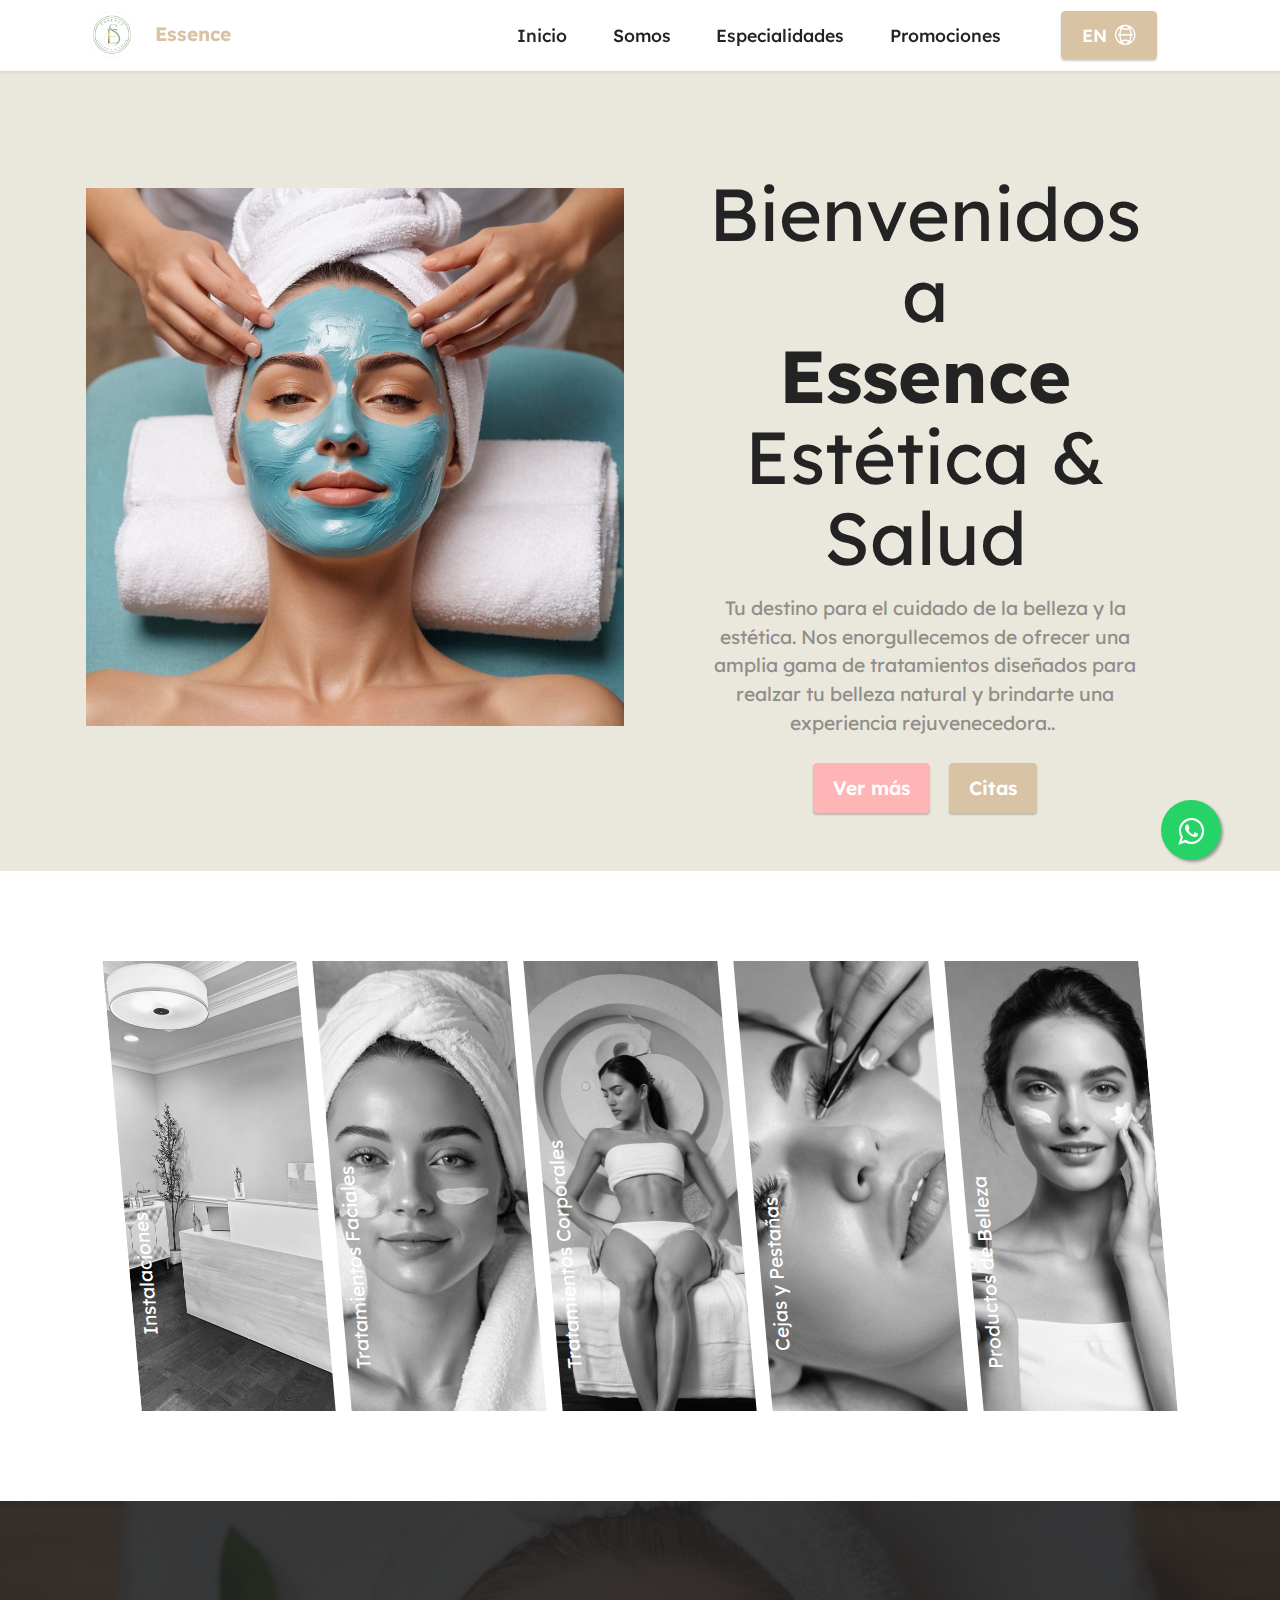
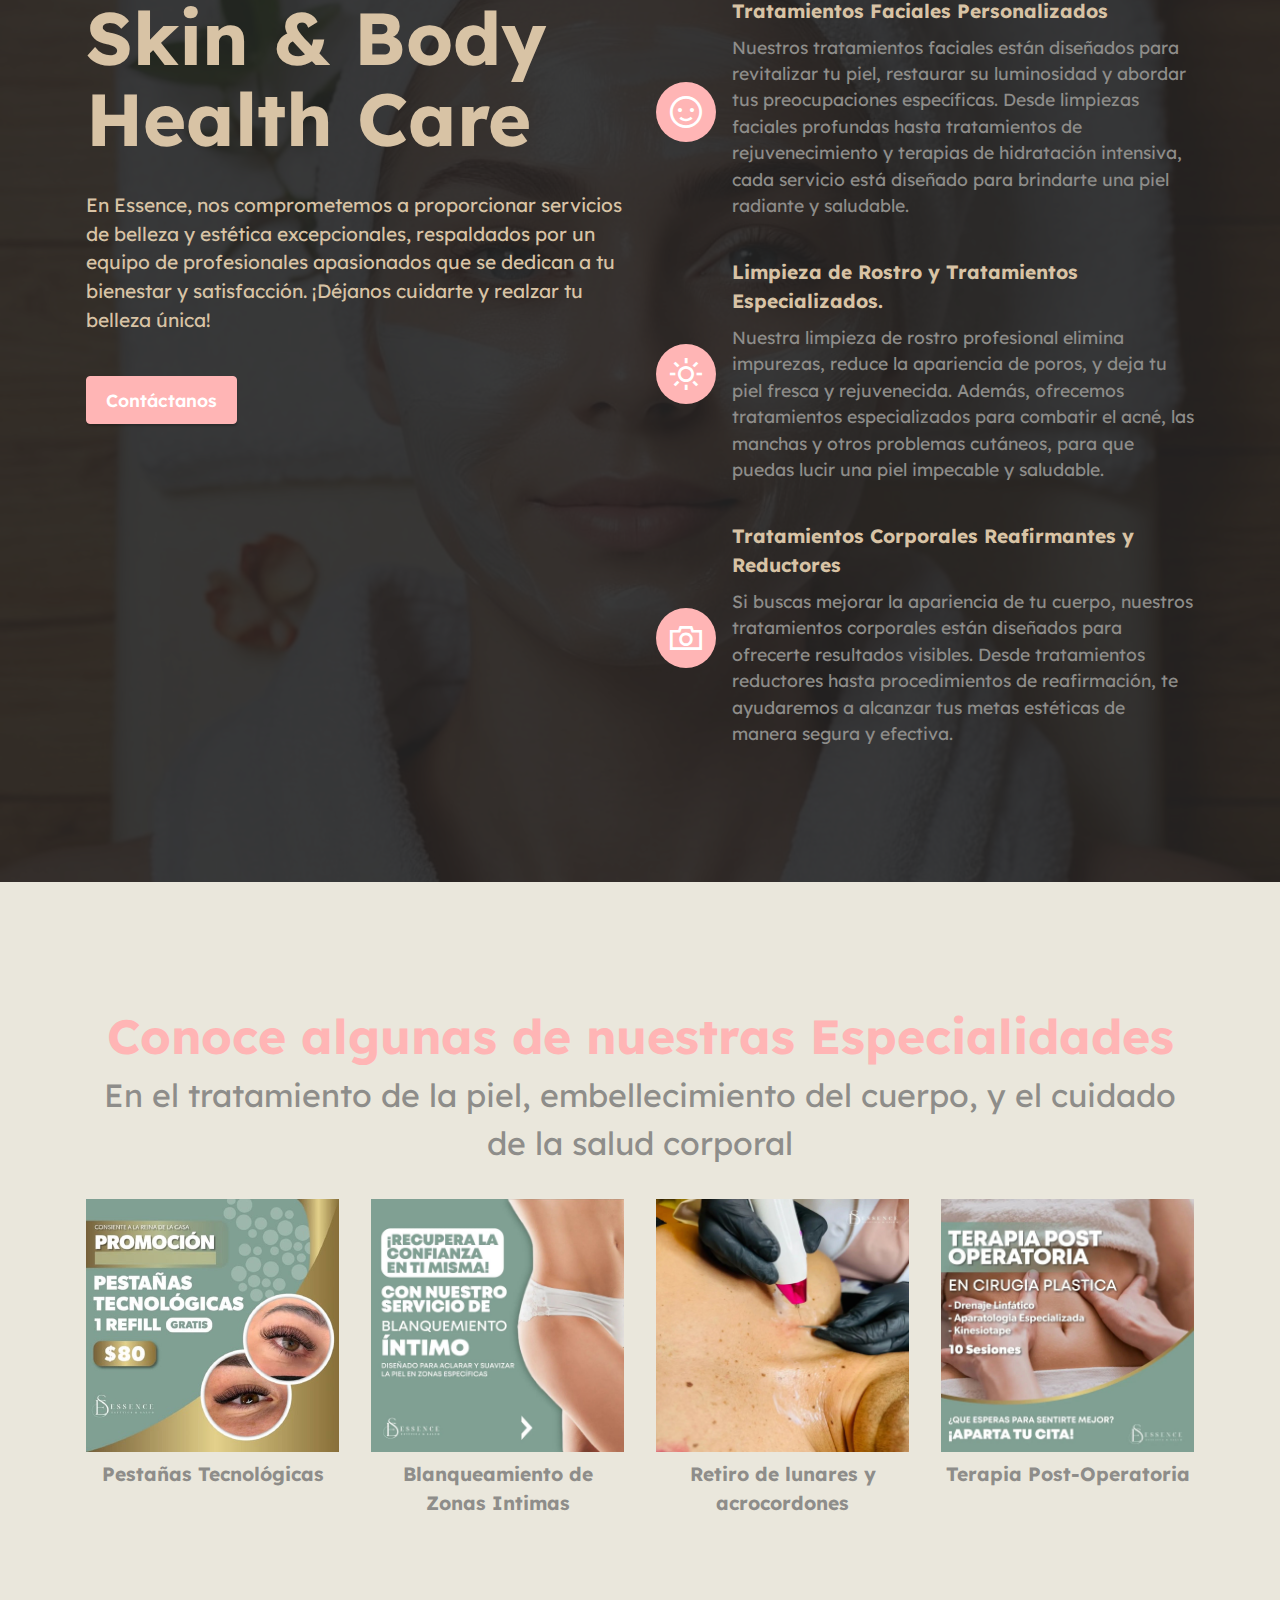
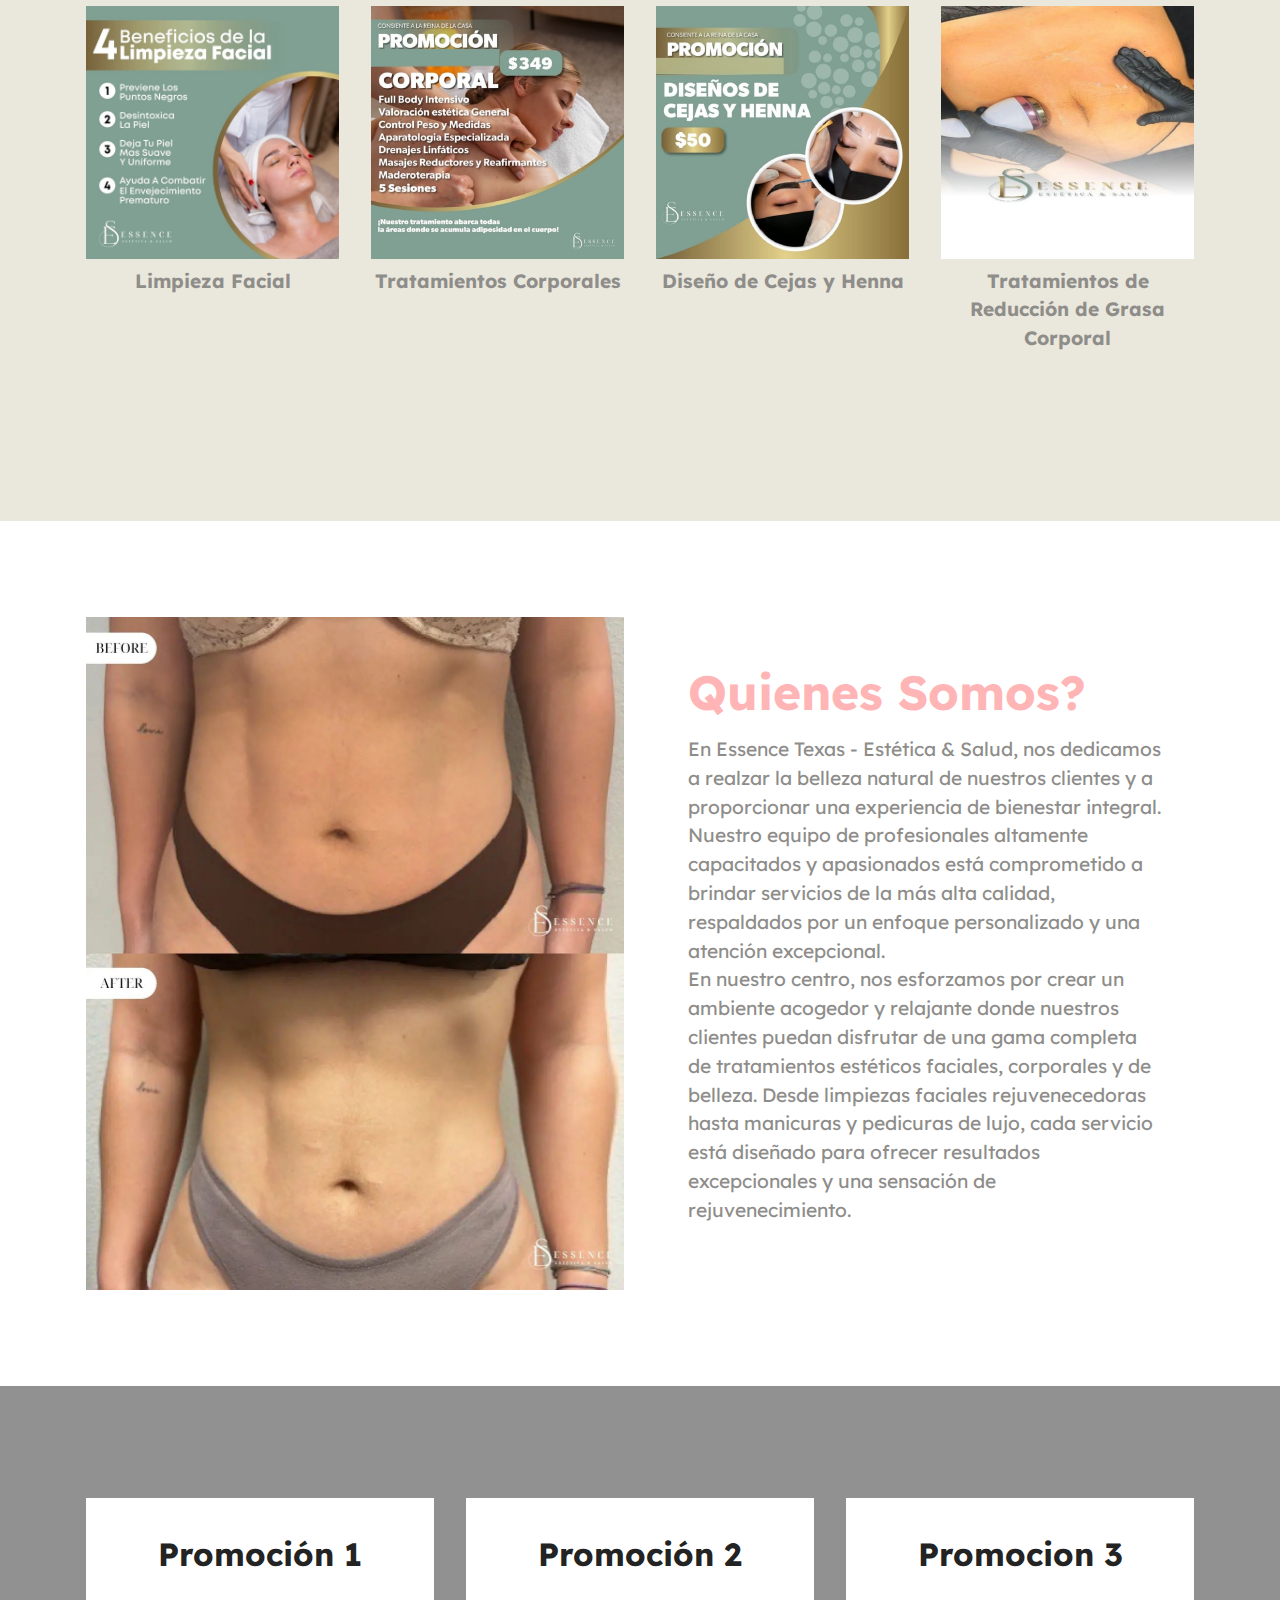
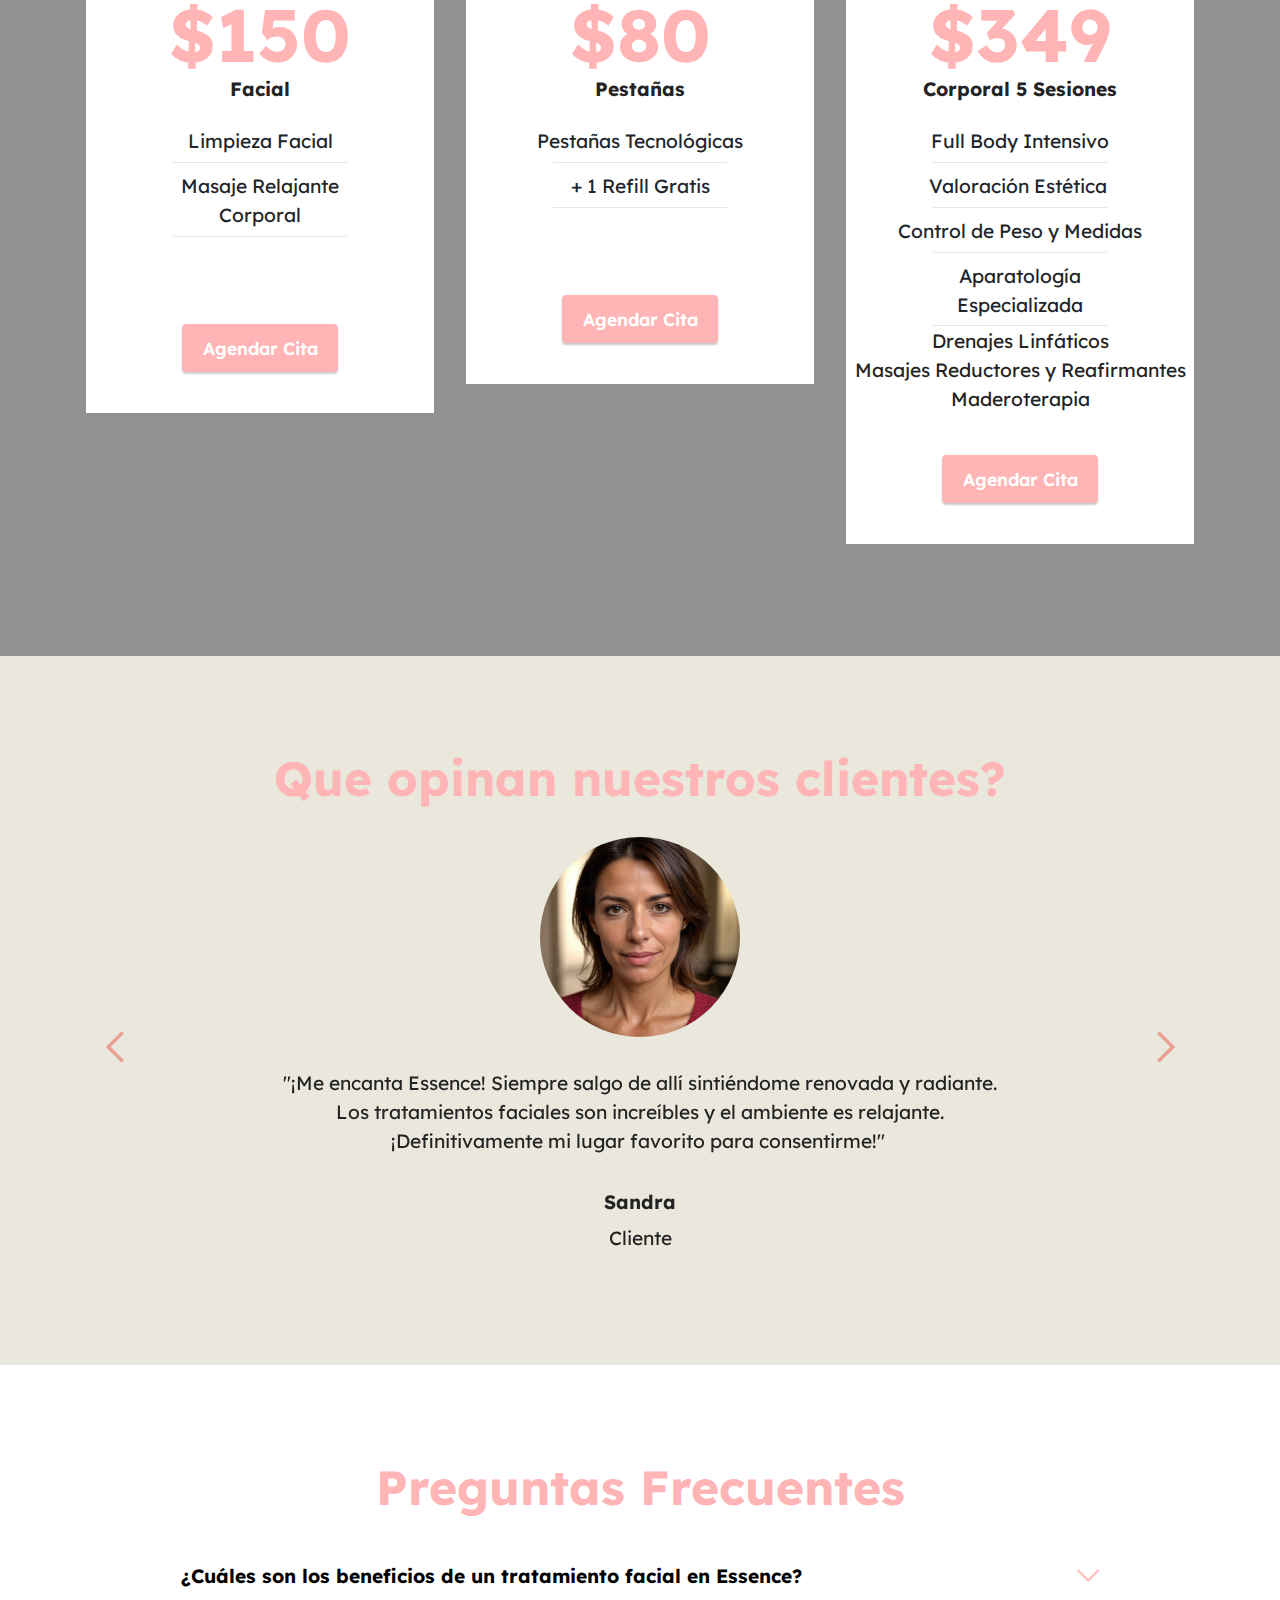
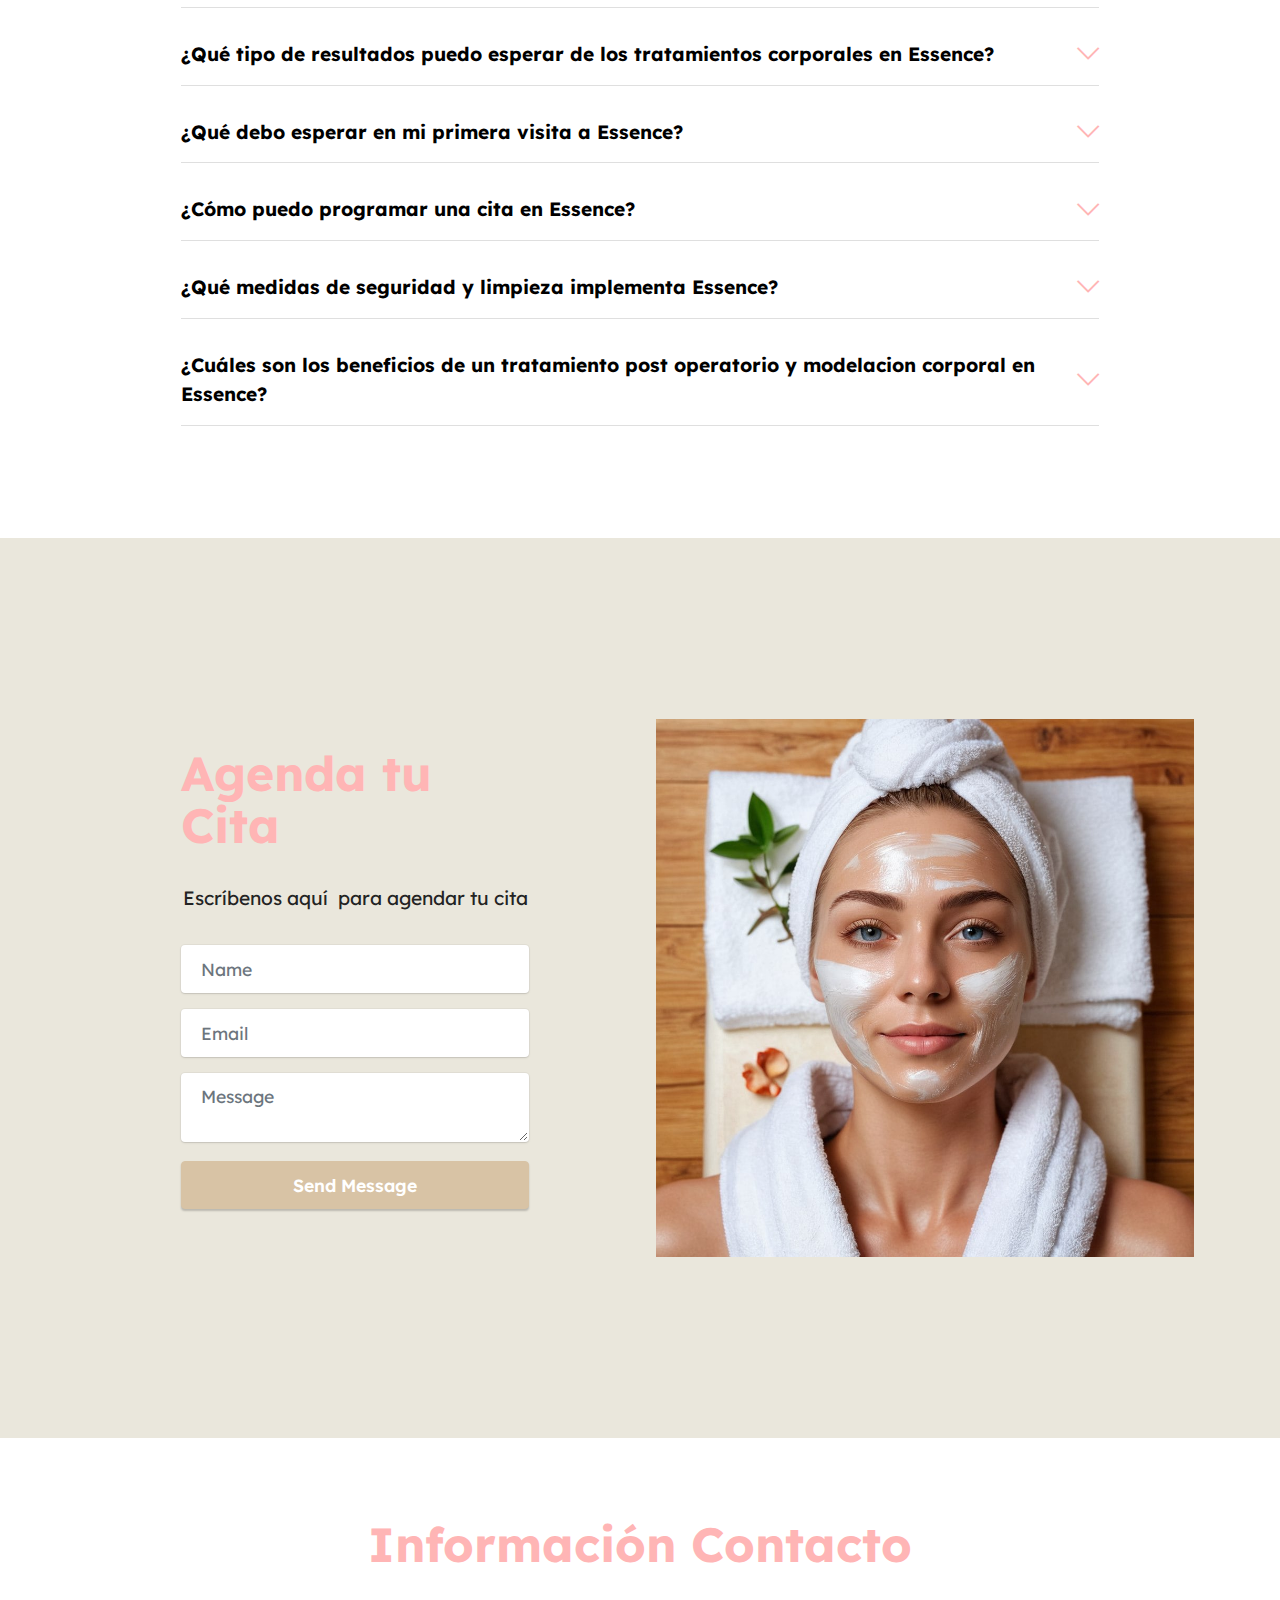
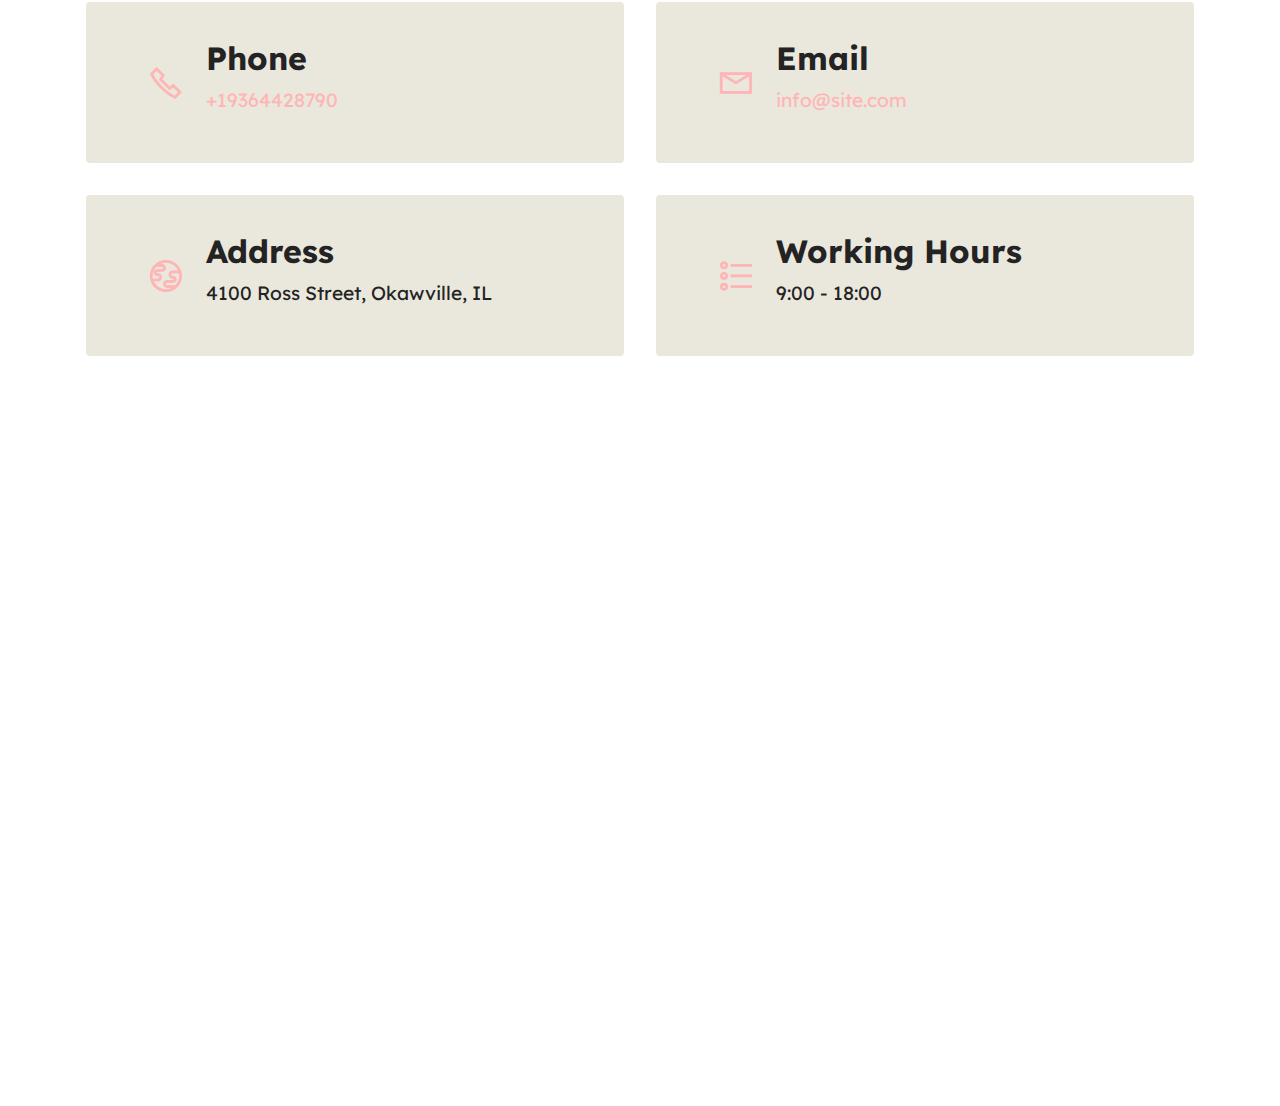
==== index.html @ 8eb68ddb "Update index.html" ====
<!DOCTYPE html>
<html  >
<head>
  <!-- Site made with Mobirise Website Builder v5.9.18, https://mobirise.com -->
  <meta charset="UTF-8">
  <meta http-equiv="X-UA-Compatible" content="IE=edge">
  <meta name="generator" content="Mobirise v5.9.18, mobirise.com">
  <meta name="viewport" content="width=device-width, initial-scale=1, minimum-scale=1">
  <link rel="shortcut icon" href="assets/images/logo-96x82.png" type="image/x-icon">
  <meta name="description" content="">
  
  
  <title>Essence</title>
  <link rel="stylesheet" href="assets/web/assets/mobirise-icons2/mobirise2.css">
  <link rel="stylesheet" href="assets/web/assets/mobirise-icons-bold/mobirise-icons-bold.css">
  <link rel="stylesheet" href="assets/web/assets/mobirise-icons/mobirise-icons.css">
  <link rel="stylesheet" href="assets/bootstrap/css/bootstrap.min.css">
  <link rel="stylesheet" href="assets/bootstrap/css/bootstrap-grid.min.css">
  <link rel="stylesheet" href="assets/bootstrap/css/bootstrap-reboot.min.css">
  <link rel="stylesheet" href="assets/parallax/jarallax.css">
  <link rel="stylesheet" href="assets/dropdown/css/style.css">
  <link rel="stylesheet" href="assets/socicon/css/styles.css">
  <link rel="stylesheet" href="assets/theme/css/style.css">
  <link rel="preload" href="https://fonts.googleapis.com/css?family=Lexend:100,200,300,400,500,600,700,800,900&display=swap" as="style" onload="this.onload=null;this.rel='stylesheet'">
  <noscript><link rel="stylesheet" href="https://fonts.googleapis.com/css?family=Lexend:100,200,300,400,500,600,700,800,900&display=swap"></noscript>
  <link rel="preload" as="style" href="assets/mobirise/css/mbr-additional.css?v=whCWok"><link rel="stylesheet" href="assets/mobirise/css/mbr-additional.css?v=whCWok" type="text/css">

  
  
  
</head>
<body>
  
  <section data-bs-version="5.1" class="menu menu2 cid-sFF0ciwnEL" once="menu" id="menu2-0">
    
    <nav class="navbar navbar-dropdown navbar-fixed-top navbar-expand-lg">
        <div class="container">
            <div class="navbar-brand">
                <span class="navbar-logo">
                    <a href="index.html">
                        <img src="assets/images/logo-96x82.png" alt="" style="height: 3rem;">
                    </a>
                </span>
                <span class="navbar-caption-wrap"><a class="navbar-caption text-secondary text-primary display-7" href="index.html">Essence&nbsp;<br></a></span>
            </div>
            <button class="navbar-toggler" type="button" data-toggle="collapse" data-bs-toggle="collapse" data-target="#navbarSupportedContent" data-bs-target="#navbarSupportedContent" aria-controls="navbarNavAltMarkup" aria-expanded="false" aria-label="Toggle navigation">
                <div class="hamburger">
                    <span></span>
                    <span></span>
                    <span></span>
                    <span></span>
                </div>
            </button>
            <div class="collapse navbar-collapse" id="navbarSupportedContent">
                <ul class="navbar-nav nav-dropdown" data-app-modern-menu="true"><li class="nav-item"><a class="nav-link link text-black text-primary display-4" href="index.html">Inicio</a></li>
                    <li class="nav-item"><a class="nav-link link text-black text-primary display-4" href="index.html#image1-b">Somos</a></li><li class="nav-item"><a class="nav-link link text-black text-primary display-4" href="index.html#gallery5-3">Especialidades</a></li>
                    <li class="nav-item"><a class="nav-link link text-black text-primary display-4" href="index.html#pricing2-c">Promociones</a>
                    </li></ul>
                
                <div class="navbar-buttons mbr-section-btn"><a class="btn btn-secondary display-4" href="index.html#top"><span class="mbrib-globe-2 mbr-iconfont mbr-iconfont-btn"></span>EN</a></div>
            </div>
        </div>
    </nav>
</section>

<section data-bs-version="5.1" class="header11 cid-sFF0SGinka" id="header11-1">

    

    

    <div class="container">
        <div class="row justify-content-center">
            <div class="col-12 col-md-6 image-wrapper">
                <img class="w-100" src="assets/images/whatsapp-image-2024-07-12-at-4.13.00-pm-1024x1024.jpg" alt="">
            </div>
            <div class="col-12 col-md">
                <div class="text-wrapper text-center">
                    <h1 class="mbr-section-title mbr-fonts-style mb-3 display-1">
                        <strong>
</strong><div><strong><br></strong></div><div>Bienvenidos a</div><div><strong>Essence </strong>Estética&nbsp;&amp; Salud</div></h1>
                    <p class="mbr-text mbr-fonts-style display-7">Tu destino para el cuidado de la belleza y la estética. Nos enorgullecemos de ofrecer una amplia gama de tratamientos diseñados para realzar tu belleza natural y brindarte una experiencia rejuvenecedora..&nbsp;</p>
                    <div class="mbr-section-btn mt-3"><a class="btn btn-primary display-7" href="index.html#features13-2">Ver más</a> <a class="btn btn-secondary display-7" href="index.html#form4-6">Citas</a></div>
                </div>
            </div>
        </div>
    </div>
</section>

<section data-bs-version="5.1" class="article11 cid-uikKVhFNmR" id="design-block-0">
    

    
    
    <div class="container-fluid">
        <div class="row justify-content-center">
            <div class="title col-md-12 col-lg-12">
                
                
                
<div class="container2">
  <div class="card">
    <img src="assets/images/salon-1440x1800.jpg" alt="">
    <div class="card__head"><h2 class="align-center mbr-fonts-style display-7">Instalaciones</h2></div>
  </div>
  <div class="card">
    <img src="assets/images/whatsapp-image-2024-07-12-at-4.07.46-pm-1-1024x1024.jpg" alt="">
    <div class="card__head"><h2 class="align-center mbr-fonts-style display-7">Tratamientos Faciales</h2></div>
  </div>
  <div class="card">
    <img src="assets/images/whatsapp-image-2024-07-12-at-4.24.44-pm-1024x1024.jpg" alt="">
    <div class="card__head"><h2 class="align-center mbr-fonts-style display-7">Tratamientos Corporales</h2></div>
  </div>
  <div class="card">
    <img src="assets/images/whatsapp-image-2024-07-12-at-4.39.20-pm-3-1024x1024.jpg" alt="">
    <div class="card__head"><h2 class="align-center mbr-fonts-style display-7">Cejas y Pestañas</h2></div>
  </div>
  <div class="card">
    <img src="assets/images/whatsapp-image-2024-07-12-at-4.55.31-pm-1024x1024.jpg" alt="">
    <div class="card__head"><h2 class="align-center mbr-fonts-style display-7">Productos de Belleza</h2></div>
  </div>
</div>


                </div>
            </div>
        </div>
    
</section>

<section data-bs-version="5.1" class="features12 cid-sFF3eJNZDT" id="features13-2">

    
    <div class="mbr-overlay" style="opacity: 0.9; background-color: rgb(35, 35, 35);">
    </div>
    <div class="container">
        <div class="row justify-content-center">
            <div class="col-12 col-lg-6">
                <div class="card-wrapper">
                    <div class="card-box align-left">
                        <h4 class="card-title mbr-fonts-style mb-4 display-1"><strong>Skin&nbsp;</strong><strong>&amp; Body Health Care</strong></h4>
                        <p class="mbr-text mbr-fonts-style mb-4 display-7">
                            En Essence, nos comprometemos a proporcionar servicios de belleza y estética excepcionales, respaldados por un equipo de profesionales apasionados que se dedican a tu bienestar y satisfacción. ¡Déjanos cuidarte y realzar tu belleza única!</p>
                        <div class="mbr-section-btn"><a class="btn btn-primary display-4" href="index.html#contacts2-8">Contáctanos</a></div>
                    </div>
                </div>
            </div>
            <div class="col-12 col-lg-6">
                <div class="item mbr-flex">
                    <div class="icon-box">
                        <span class="mbr-iconfont mobi-mbri-smile-face mobi-mbri"></span>
                    </div>
                    <div class="text-box">
                        <h4 class="icon-title mbr-black mbr-fonts-style display-7"><strong>Tratamientos Faciales Personalizad</strong><strong>os</strong></h4>
                        <h5 class="icon-text mbr-black mbr-fonts-style display-4">Nuestros tratamientos faciales están diseñados para revitalizar tu piel, restaurar su luminosidad y abordar tus preocupaciones específicas. Desde limpiezas faciales profundas hasta tratamientos de rejuvenecimiento y terapias de hidratación intensiva, cada servicio está diseñado para brindarte una piel radiante y saludable.&nbsp;</h5>
                    </div>
                </div>
                <div class="item mbr-flex">
                    <div class="icon-box">
                        <span class="mbr-iconfont mobi-mbri-sun mobi-mbri"></span>
                    </div>
                    <div class="text-box">
                        <h4 class="icon-title mbr-black mbr-fonts-style display-7"><strong>Limpieza de Rostro y Tratamientos Especializados.</strong></h4>
                        <h5 class="icon-text mbr-black mbr-fonts-style display-4">Nuestra limpieza de rostro profesional elimina impurezas, reduce la apariencia de poros, y deja tu piel fresca y rejuvenecida. Además, ofrecemos tratamientos especializados para combatir el acné, las manchas y otros problemas cutáneos, para que puedas lucir una piel impecable y saludable.&nbsp;</h5>
                    </div>
                </div>
                <div class="item mbr-flex">
                    <div class="icon-box">
                        <span class="mbr-iconfont mobi-mbri-camera mobi-mbri"></span>
                    </div>
                    <div class="text-box">
                        <h4 class="icon-title mbr-black mbr-fonts-style display-7"><strong>Tratamientos Corporales Reafirmantes y Reductores</strong></h4>
                        <h5 class="icon-text mbr-black mbr-fonts-style display-4">Si buscas mejorar la apariencia de tu cuerpo, nuestros tratamientos corporales están diseñados para ofrecerte resultados visibles. Desde tratamientos reductores hasta procedimientos de reafirmación, te ayudaremos a alcanzar tus metas estéticas de manera segura y efectiva.&nbsp;</h5>
                    </div>
                </div>
            </div>
        </div>
    </div>
</section>

<section data-bs-version="5.1" class="gallery5 mbr-gallery cid-sFF3kfZheU" id="gallery5-3">
    

    

    <div class="container">
        <div class="mbr-section-head">
            <h3 class="mbr-section-title mbr-fonts-style align-center m-0 display-2"><strong>Conoce algunas de nuestras Especialidades</strong></h3>
            <h4 class="mbr-section-subtitle mbr-fonts-style align-center mb-0 mt-2 display-5">En el tratamiento de la piel, embellecimiento del cuerpo, y el cuidado de la salud corporal</h4>
        </div>
        <div class="row mbr-gallery mt-4">
            <div class="col-12 col-md-6 col-lg-3 item gallery-image">
                <div class="item-wrapper" data-toggle="modal" data-bs-toggle="modal" data-target="#uiripi3y2B-modal" data-bs-target="#uiripi3y2B-modal">
                    <img class="w-100" src="assets/images/440581843-122113952252280281-6068812713474624455-n-506x506.jpg" alt="" data-slide-to="0" data-bs-slide-to="0" data-target="#lb-uiripi3y2B" data-bs-target="#lb-uiripi3y2B">
                    <div class="icon-wrapper">
                        <span class="mobi-mbri mobi-mbri-search mbr-iconfont mbr-iconfont-btn"></span>
                    </div>
                </div>
                <h6 class="mbr-item-subtitle mbr-fonts-style align-center mb-2 mt-2 display-7"><strong>Pestañas Tecnológicas</strong></h6>
            </div>
            <div class="col-12 col-md-6 col-lg-3 item gallery-image">
                <div class="item-wrapper" data-toggle="modal" data-bs-toggle="modal" data-target="#uiripi3y2B-modal" data-bs-target="#uiripi3y2B-modal">
                    <img class="w-100" src="assets/images/446856869-1429550844359792-1229540665485581456-n.webp" alt="" data-slide-to="1" data-bs-slide-to="1" data-target="#lb-uiripi3y2B" data-bs-target="#lb-uiripi3y2B">
                    <div class="icon-wrapper">
                        <span class="mobi-mbri mobi-mbri-search mbr-iconfont mbr-iconfont-btn"></span>
                    </div>
                </div>
                <h6 class="mbr-item-subtitle mbr-fonts-style align-center mb-2 mt-2 display-7"><strong>Blanqueamiento de Zonas Intimas</strong></h6>
            </div>
            <div class="col-12 col-md-6 col-lg-3 item gallery-image">
                <div class="item-wrapper" data-toggle="modal" data-bs-toggle="modal" data-target="#uiripi3y2B-modal" data-bs-target="#uiripi3y2B-modal">
                    <img class="w-100" src="assets/images/446260694-293198243864218-8311936735370177321-n-1.webp" alt="" data-slide-to="2" data-bs-slide-to="2" data-target="#lb-uiripi3y2B" data-bs-target="#lb-uiripi3y2B">
                    <div class="icon-wrapper">
                        <span class="mobi-mbri mobi-mbri-search mbr-iconfont mbr-iconfont-btn"></span>
                    </div>
                </div>
                <h6 class="mbr-item-subtitle mbr-fonts-style align-center mb-2 mt-2 display-7"><strong>Retiro de lunares y acrocordones</strong></h6>
            </div>
            <div class="col-12 col-md-6 col-lg-3 item gallery-image">
                <div class="item-wrapper" data-toggle="modal" data-bs-toggle="modal" data-target="#uiripi3y2B-modal" data-bs-target="#uiripi3y2B-modal">
                    <img class="w-100" src="assets/images/445674543-436581682317889-7359393292997760431-n.webp" alt="" data-slide-to="3" data-bs-slide-to="3" data-target="#lb-uiripi3y2B" data-bs-target="#lb-uiripi3y2B">
                    <div class="icon-wrapper">
                        <span class="mobi-mbri mobi-mbri-search mbr-iconfont mbr-iconfont-btn"></span>
                    </div>
                </div>
                <h6 class="mbr-item-subtitle mbr-fonts-style align-center mb-2 mt-2 display-7"><strong>Terapia Post-Operatoria</strong></h6>
            </div>
        </div>

        <div class="modal mbr-slider" tabindex="-1" role="dialog" aria-hidden="true" id="uiripi3y2B-modal">
            <div class="modal-dialog" role="document">
                <div class="modal-content">
                    <div class="modal-body">
                        <div class="carousel slide" id="lb-uiripi3y2B" data-interval="5000" data-bs-interval="5000">
                            <div class="carousel-inner">
                                <div class="carousel-item active">
                                    <img class="d-block w-100" src="assets/images/440581843-122113952252280281-6068812713474624455-n-506x506.jpg" alt="Mobirise Website Builder">
                                </div>
                                <div class="carousel-item">
                                    <img class="d-block w-100" src="assets/images/446856869-1429550844359792-1229540665485581456-n.webp" alt="Mobirise Website Builder">
                                </div>
                                <div class="carousel-item">
                                    <img class="d-block w-100" src="assets/images/446260694-293198243864218-8311936735370177321-n-1.webp" alt="Mobirise Website Builder">
                                </div>
                                <div class="carousel-item">
                                    <img class="d-block w-100" src="assets/images/445674543-436581682317889-7359393292997760431-n.webp" alt="Mobirise Website Builder">
                                </div>
                            </div>
                            <ol class="carousel-indicators">
                                <li data-slide-to="0" data-bs-slide-to="0" class="active" data-target="#lb-uiripi3y2B" data-bs-target="#lb-uiripi3y2B"></li>
                                <li data-slide-to="1" data-bs-slide-to="1" data-target="#lb-uiripi3y2B" data-bs-target="#lb-uiripi3y2B"></li>
                                <li data-slide-to="2" data-bs-slide-to="2" data-target="#lb-uiripi3y2B" data-bs-target="#lb-uiripi3y2B"></li>
                                <li data-slide-to="3" data-bs-slide-to="3" data-target="#lb-uiripi3y2B" data-bs-target="#lb-uiripi3y2B"></li>
                            </ol>
                            <a role="button" href="" class="close" data-dismiss="modal" data-bs-dismiss="modal" aria-label="Close">
                            </a>
                            <a class="carousel-control-prev carousel-control" role="button" data-slide="prev" data-bs-slide="prev" href="#lb-uiripi3y2B">
                                <span class="mobi-mbri mobi-mbri-arrow-prev" aria-hidden="true"></span>
                                <span class="sr-only visually-hidden">Previous</span>
                            </a>
                            <a class="carousel-control-next carousel-control" role="button" data-slide="next" data-bs-slide="next" href="#lb-uiripi3y2B">
                                <span class="mobi-mbri mobi-mbri-arrow-next" aria-hidden="true"></span>
                                <span class="sr-only visually-hidden">Next</span>
                            </a>
                        </div>
                    </div>
                </div>
            </div>
        </div>
    </div>
</section>

<section data-bs-version="5.1" class="gallery5 mbr-gallery cid-uiqj0w8EGp" id="gallery5-1">
    

    

    <div class="container">
        
        <div class="row mbr-gallery mt-4">
            <div class="col-12 col-md-6 col-lg-3 item gallery-image">
                <div class="item-wrapper" data-toggle="modal" data-bs-toggle="modal" data-target="#uiripj5RsK-modal" data-bs-target="#uiripj5RsK-modal">
                    <img class="w-100" src="assets/images/443901146-767793065461464-6611089081835804501-n.webp" alt="" data-slide-to="0" data-bs-slide-to="0" data-target="#lb-uiripj5RsK" data-bs-target="#lb-uiripj5RsK">
                    <div class="icon-wrapper">
                        <span class="mobi-mbri mobi-mbri-search mbr-iconfont mbr-iconfont-btn"></span>
                    </div>
                </div>
                <h6 class="mbr-item-subtitle mbr-fonts-style align-center mb-2 mt-2 display-7"><strong>Limpieza Facial</strong></h6>
            </div>
            <div class="col-12 col-md-6 col-lg-3 item gallery-image">
                <div class="item-wrapper" data-toggle="modal" data-bs-toggle="modal" data-target="#uiripj5RsK-modal" data-bs-target="#uiripj5RsK-modal">
                    <img class="w-100" src="assets/images/440573274-122114605256280281-5108754412438943288-n-506x506.jpg" alt="" data-slide-to="1" data-bs-slide-to="1" data-target="#lb-uiripj5RsK" data-bs-target="#lb-uiripj5RsK">
                    <div class="icon-wrapper">
                        <span class="mobi-mbri mobi-mbri-search mbr-iconfont mbr-iconfont-btn"></span>
                    </div>
                </div>
                <h6 class="mbr-item-subtitle mbr-fonts-style align-center mb-2 mt-2 display-7"><strong>Tratamientos Corporales</strong></h6>
            </div>
            <div class="col-12 col-md-6 col-lg-3 item gallery-image">
                <div class="item-wrapper" data-toggle="modal" data-bs-toggle="modal" data-target="#uiripj5RsK-modal" data-bs-target="#uiripj5RsK-modal">
                    <img class="w-100" src="assets/images/440578767-122114287586280281-4400674623484085042-n-506x506.jpg" alt="" data-slide-to="2" data-bs-slide-to="2" data-target="#lb-uiripj5RsK" data-bs-target="#lb-uiripj5RsK">
                    <div class="icon-wrapper">
                        <span class="mobi-mbri mobi-mbri-search mbr-iconfont mbr-iconfont-btn"></span>
                    </div>
                </div>
                <h6 class="mbr-item-subtitle mbr-fonts-style align-center mb-2 mt-2 display-7"><strong>Diseño de Cejas y Henna</strong></h6>
            </div>
            <div class="col-12 col-md-6 col-lg-3 item gallery-image">
                <div class="item-wrapper" data-toggle="modal" data-bs-toggle="modal" data-target="#uiripj5RsK-modal" data-bs-target="#uiripj5RsK-modal">
                    <img class="w-100" src="assets/images/440849426-3113072858827303-51667061909537446-n-506x506.jpg" alt="Mobirise Website Builder" data-slide-to="3" data-bs-slide-to="3" data-target="#lb-uiripj5RsK" data-bs-target="#lb-uiripj5RsK">
                    <div class="icon-wrapper">
                        <span class="mobi-mbri mobi-mbri-search mbr-iconfont mbr-iconfont-btn"></span>
                    </div>
                </div>
                <h6 class="mbr-item-subtitle mbr-fonts-style align-center mb-2 mt-2 display-7"><strong>Tratamientos de Reducción&nbsp;de Grasa Corporal</strong></h6>
            </div>
        </div>

        <div class="modal mbr-slider" tabindex="-1" role="dialog" aria-hidden="true" id="uiripj5RsK-modal">
            <div class="modal-dialog" role="document">
                <div class="modal-content">
                    <div class="modal-body">
                        <div class="carousel slide" id="lb-uiripj5RsK" data-interval="5000" data-bs-interval="5000">
                            <div class="carousel-inner">
                                <div class="carousel-item active">
                                    <img class="d-block w-100" src="assets/images/443901146-767793065461464-6611089081835804501-n.webp" alt="Mobirise Website Builder">
                                </div>
                                <div class="carousel-item">
                                    <img class="d-block w-100" src="assets/images/440573274-122114605256280281-5108754412438943288-n-506x506.jpg" alt="Mobirise Website Builder">
                                </div>
                                <div class="carousel-item">
                                    <img class="d-block w-100" src="assets/images/440578767-122114287586280281-4400674623484085042-n-506x506.jpg" alt="Mobirise Website Builder">
                                </div>
                                <div class="carousel-item">
                                    <img class="d-block w-100" src="assets/images/440849426-3113072858827303-51667061909537446-n-506x506.jpg" alt="Mobirise Website Builder">
                                </div>
                            </div>
                            <ol class="carousel-indicators">
                                <li data-slide-to="0" data-bs-slide-to="0" class="active" data-target="#lb-uiripj5RsK" data-bs-target="#lb-uiripj5RsK"></li>
                                <li data-slide-to="1" data-bs-slide-to="1" data-target="#lb-uiripj5RsK" data-bs-target="#lb-uiripj5RsK"></li>
                                <li data-slide-to="2" data-bs-slide-to="2" data-target="#lb-uiripj5RsK" data-bs-target="#lb-uiripj5RsK"></li>
                                <li data-slide-to="3" data-bs-slide-to="3" data-target="#lb-uiripj5RsK" data-bs-target="#lb-uiripj5RsK"></li>
                            </ol>
                            <a role="button" href="" class="close" data-dismiss="modal" data-bs-dismiss="modal" aria-label="Close">
                            </a>
                            <a class="carousel-control-prev carousel-control" role="button" data-slide="prev" data-bs-slide="prev" href="#lb-uiripj5RsK">
                                <span class="mobi-mbri mobi-mbri-arrow-prev" aria-hidden="true"></span>
                                <span class="sr-only visually-hidden">Previous</span>
                            </a>
                            <a class="carousel-control-next carousel-control" role="button" data-slide="next" data-bs-slide="next" href="#lb-uiripj5RsK">
                                <span class="mobi-mbri mobi-mbri-arrow-next" aria-hidden="true"></span>
                                <span class="sr-only visually-hidden">Next</span>
                            </a>
                        </div>
                    </div>
                </div>
            </div>
        </div>
    </div>
</section>

<section data-bs-version="5.1" class="image1 cid-sFF75ZhH2d" id="image1-b">
    

    

    <div class="container">
        <div class="row align-items-center">
            <div class="col-12 col-lg-6">
                <div class="image-wrapper">
                    <img src="assets/images/436339596-427102410288124-7586713690592608323-n.webp" alt="">
                    
                </div>
            </div>
            <div class="col-12 col-lg">
                <div class="text-wrapper">
                    <h3 class="mbr-section-title mbr-fonts-style mb-3 display-2">
                        <strong>Quienes Somos?</strong></h3>
                    <p class="mbr-text mbr-fonts-style display-7">En Essence Texas - Estética &amp; Salud, nos dedicamos a realzar la belleza natural de nuestros clientes y a proporcionar una experiencia de bienestar integral. Nuestro equipo de profesionales altamente capacitados y apasionados está comprometido a brindar servicios de la más alta calidad, respaldados por un enfoque personalizado y una atención excepcional.
<br>En nuestro centro, nos esforzamos por crear un ambiente acogedor y relajante donde nuestros clientes puedan disfrutar de una gama completa de tratamientos estéticos faciales, corporales y de belleza. Desde limpiezas faciales rejuvenecedoras hasta manicuras y pedicuras de lujo, cada servicio está diseñado para ofrecer resultados excepcionales y una sensación de rejuvenecimiento.</p>
                </div>
            </div>
        </div>
    </div>
</section>

<section data-bs-version="5.1" class="pricing2 cid-sFF7wKlLkT mbr-parallax-background" id="pricing2-c">
    

    <div class="mbr-overlay" style="opacity: 0.5; background-color: rgb(35, 35, 35);">
    </div>
    <div class="container">
        <div class="row justify-content-center">
            <div class="col-12 col-md-6 align-center col-lg-4">
                <div class="plan">
                    <div class="plan-header">
                        <h6 class="plan-title mbr-fonts-style mb-3 display-5"><strong>Promoción&nbsp;1</strong></h6>
                        <div class="plan-price">
                            <p class="price mbr-fonts-style m-0 display-1"><strong>$150</strong></p>
                            <p class="price-term mbr-fonts-style mb-3 display-7"><strong>Facial</strong></p>
                        </div>
                    </div>
                    <div class="plan-body">
                        <div class="plan-list mb-4">
                            <ul class="list-group mbr-fonts-style list-group-flush display-7">
                                <li class="list-group-item">Limpieza Facial</li><li class="list-group-item">Masaje Relajante Corporal</li><li class="list-group-item"><br></li>
                            </ul>
                        </div>
                        <div class="mbr-section-btn text-center"><a href="https://wa.me/19364428790" class="btn btn-primary display-4">Agendar Cita</a></div>
                    </div>
                </div>
            </div>
            <div class="col-12 col-md-6 align-center col-lg-4">
                <div class="plan">
                    <div class="plan-header">
                        <h6 class="plan-title mbr-fonts-style mb-3 display-5"><strong>Promoción 2</strong><br></h6>
                        <div class="plan-price">
                            <p class="price mbr-fonts-style m-0 display-1"><strong>$80</strong></p>
                            <p class="price-term mbr-fonts-style mb-3 display-7"><strong>Pestañas</strong></p>
                        </div>
                    </div>
                    <div class="plan-body">
                        <div class="plan-list mb-4">
                            <ul class="list-group mbr-fonts-style list-group-flush display-7">
                                <li class="list-group-item">Pestañas Tecnológicas</li><li class="list-group-item">+ 1 Refill Gratis</li><li class="list-group-item"><br></li>
                            </ul>
                        </div>
                        <div class="mbr-section-btn text-center"><a href="https://wa.me/19364428790" class="btn btn-primary display-4">Agendar Cita</a></div>
                    </div>
                </div>
            </div>
            <div class="col-12 col-md-6 align-center col-lg-4">
                <div class="plan">
                    <div class="plan-header">
                        <h6 class="plan-title mbr-fonts-style mb-3 display-5"><strong>Promocion 3</strong></h6>
                        <div class="plan-price">
                            <p class="price mbr-fonts-style m-0 display-1"><strong>$349</strong></p>
                            <p class="price-term mbr-fonts-style mb-3 display-7"><strong>Corporal 5 Sesiones</strong></p>
                        </div>
                    </div>
                    <div class="plan-body">
                        <div class="plan-list mb-4">
                            <ul class="list-group mbr-fonts-style list-group-flush display-7">
                                <li class="list-group-item">Full Body Intensivo</li><li class="list-group-item">Valoración Estética&nbsp;</li><li class="list-group-item">Control de Peso y Medidas</li><li class="list-group-item">Aparatología Especializada</li>Drenajes Linfáticos<br>Masajes Reductores y Reafirmantes<br>Maderoterapia</ul>
                        </div>
                        <div class="mbr-section-btn text-center"><a href="https://wa.me/19364428790" class="btn btn-primary display-4">Agendar Cita</a></div>
                    </div>
                </div>
            </div>
            
        </div>
    </div>
</section>

<section data-bs-version="5.1" class="testimonails3 carousel slide testimonials-slider cid-sFF3oey64R" data-interval="false" data-bs-interval="false" id="testimonials3-5">

    

    

    <div class="text-center container">
        <h3 class="mb-4 mbr-fonts-style display-2">
            <strong>Que opinan nuestros clientes?</strong></h3>

        <div class="carousel slide" role="listbox" data-pause="true" data-keyboard="false" data-ride="carousel" data-bs-ride="carousel" data-interval="8000" data-bs-interval="8000">
            <div class="carousel-inner">
                
                
            <div class="carousel-item">
                    <div class="user col-md-8">
                        <div class="user_image">
                            <img src="assets/images/whatsapp-image-2024-07-13-at-1.54.02-pm-400x400.jpg" alt="">
                        </div>
                        <div class="user_text mb-4">
                            <p class="mbr-fonts-style display-7">"¡Me encanta Essence! Siempre salgo de allí sintiéndome renovada y radiante. Los tratamientos faciales son increíbles y el ambiente es relajante. ¡Definitivamente mi lugar favorito para consentirme!"&nbsp;<br></p>
                        </div>
                        <div class="user_name mbr-fonts-style mb-2 display-7"><strong>Sandra</strong></div>
                        <div class="user_desk mbr-fonts-style display-7">
                            Cliente</div>
                    </div>
                </div><div class="carousel-item">
                    <div class="user col-md-8">
                        <div class="user_image">
                            <img src="assets/images/whatsapp-image-2024-07-13-at-1.54.02-pm-1-400x400.jpg" alt="">
                        </div>
                        <div class="user_text mb-4">
                            <p class="mbr-fonts-style display-7">
                                "He confiado en Essence para mis tratamientos estéticos durante años y nunca me han decepcionado. El personal es amable, profesional y realmente se preocupa por mis necesidades. Recomiendo Essence a cualquiera que busque resultados reales y un servicio excepcional."
                            </p>
                        </div>
                        <div class="user_name mbr-fonts-style mb-2 display-7">
                            <strong>Linda</strong>
                        </div>
                        <div class="user_desk mbr-fonts-style display-7">
                            Cliente</div>
                    </div>
                </div><div class="carousel-item">
                    <div class="user col-md-8">
                        <div class="user_image">
                            <img src="assets/images/whatsapp-image-2024-07-13-at-1.50.22-pm-400x400.jpg" alt="">
                        </div>
                        <div class="user_text mb-4">
                            <p class="mbr-fonts-style display-7">
                                "Estoy agradecida con el equipo de Essence por cuidar tan bien de mí. Desde mis tratamientos corporales hasta mis sesiones de manicura, siempre me han hecho sentir especial y mimada. ¡Gracias por hacerme sentir segura y hermosa cada vez que visito!"
                            </p>
                        </div>
                        <div class="user_name mbr-fonts-style mb-2 display-7">
                            <strong>Maria</strong></div>
                        <div class="user_desk mbr-fonts-style display-7">
                            Cliente</div>
                    </div>
                </div></div>

            <div class="carousel-controls">
                <a class="carousel-control-prev" role="button" data-slide="prev" data-bs-slide="prev">
                    <span aria-hidden="true" class="mobi-mbri mobi-mbri-arrow-prev mbr-iconfont"></span>
                    <span class="sr-only visually-hidden">Previous</span>
                </a>

                <a class="carousel-control-next" role="button" data-slide="next" data-bs-slide="next">
                    <span aria-hidden="true" class="mobi-mbri mobi-mbri-arrow-next mbr-iconfont"></span>
                    <span class="sr-only visually-hidden">Next</span>
                </a>
            </div>
        </div>
    </div>
</section>

<section data-bs-version="5.1" class="content16 cid-sFF5Wb1ZQt" id="content16-a">

    

    
    <div class="container">
        <div class="row justify-content-center">
            <div class="col-12 col-md-10">
                <div class="mbr-section-head align-center mb-4">
                    <h3 class="mbr-section-title mb-0 mbr-fonts-style display-2"><strong>Preguntas Frecuentes</strong></h3>
                    
                </div>
                <div id="bootstrap-accordion_9" class="panel-group accordionStyles accordion" role="tablist" aria-multiselectable="true">
                    <div class="card mb-3">
                        <div class="card-header" role="tab" id="headingOne">
                            <a role="button" class="panel-title collapsed" data-toggle="collapse" data-bs-toggle="collapse" data-core="" href="#collapse1_9" aria-expanded="false" aria-controls="collapse1">
                                <h6 class="panel-title-edit mbr-fonts-style mb-0 display-7"><strong>¿Cuáles son los beneficios de un tratamiento facial en Essence?&nbsp;</strong></h6>
                                <span class="sign mbr-iconfont mbri-arrow-down"></span>
                            </a>
                        </div>
                        <div id="collapse1_9" class="panel-collapse noScroll collapse" role="tabpanel" aria-labelledby="headingOne" data-parent="#accordion" data-bs-parent="#bootstrap-accordion_9">
                            <div class="panel-body">
                                <p class="mbr-fonts-style panel-text display-4">Nuestros tratamientos faciales están diseñados para revitalizar la piel, mejorar su apariencia y abordar preocupaciones específicas. Desde la limpieza profunda hasta la terapia de hidratación, nuestros tratamientos faciales promueven la salud y el bienestar de tu piel, dejándola radiante y rejuvenecida. </p>
                            </div>
                        </div>
                    </div>
                    <div class="card mb-3">
                        <div class="card-header" role="tab" id="headingOne">
                            <a role="button" class="panel-title collapsed" data-toggle="collapse" data-bs-toggle="collapse" data-core="" href="#collapse2_9" aria-expanded="false" aria-controls="collapse2">
                                <h6 class="panel-title-edit mbr-fonts-style mb-0 display-7"><strong>¿Qué tipo de resultados puedo esperar de los tratamientos corporales en Essence?</strong></h6>
                                <span class="sign mbr-iconfont mbri-arrow-down"></span>
                            </a>
                        </div>
                        <div id="collapse2_9" class="panel-collapse noScroll collapse" role="tabpanel" aria-labelledby="headingOne" data-parent="#accordion" data-bs-parent="#bootstrap-accordion_9">
                            <div class="panel-body">
                                <p class="mbr-fonts-style panel-text display-4">Nuestros tratamientos corporales están diseñados para ofrecer resultados visibles y duraderos. Desde la reducción de celulitis hasta la reafirmación de la piel, nuestros procedimientos están respaldados por años de experiencia y tecnología avanzada para brindarte los resultados que deseas.<br>
<br>
<br>
<br>
<br>You may also want to ask
<br>
<br>¿Cómo puedo reservar una consulta?
<br>¿Qué productos recomiendan para el cuidado diario?
<br>¿Tienen certificaciones o premios de reconocimiento?&nbsp;<br></p>
                            </div>
                        </div>
                    </div>
                    <div class="card mb-3">
                        <div class="card-header" role="tab" id="headingOne">
                            <a role="button" class="panel-title collapsed" data-toggle="collapse" data-bs-toggle="collapse" data-core="" href="#collapse3_9" aria-expanded="false" aria-controls="collapse3">
                                <h6 class="panel-title-edit mbr-fonts-style mb-0 display-7"><strong>¿Qué debo esperar en mi primera visita a Essence?&nbsp;</strong></h6>
                                <span class="sign mbr-iconfont mbri-arrow-down"></span>
                            </a>
                        </div>
                        <div id="collapse3_9" class="panel-collapse noScroll collapse" role="tabpanel" aria-labelledby="headingOne" data-parent="#accordion" data-bs-parent="#bootstrap-accordion_9">
                            <div class="panel-body">
                                <p class="mbr-fonts-style panel-text display-4">
                                    En tu primera visita a Essence, serás recibido por nuestro cálido equipo. Antes de cualquier tratamiento, uno de nuestros especialistas realizará una consulta personalizada para comprender tus objetivos estéticos y de bienestar. Nos esforzamos por brindar una experiencia personalizada y asegurarnos de que te sientas cómodo y bienvenido en nuestro centro. </p>
                            </div>
                        </div>
                    </div>
                    <div class="card mb-3">
                        <div class="card-header" role="tab" id="headingOne">
                            <a role="button" class="panel-title collapsed" data-toggle="collapse" data-bs-toggle="collapse" data-core="" href="#collapse4_9" aria-expanded="false" aria-controls="collapse4">
                                <h6 class="panel-title-edit mbr-fonts-style mb-0 display-7"><strong>¿Cómo puedo programar una cita en Essence?</strong></h6>
                                <span class="sign mbr-iconfont mbri-arrow-down"></span>
                            </a>
                        </div>
                        <div id="collapse4_9" class="panel-collapse noScroll collapse" role="tabpanel" aria-labelledby="headingOne" data-parent="#accordion" data-bs-parent="#bootstrap-accordion_9">
                            <div class="panel-body">
                                <p class="mbr-fonts-style panel-text display-4">Puedes programar una cita en Essence llamándonos al número de teléfono que aparece en nuestra página web, enviando un email directo y/o por nuestro formulario de contacto , o&nbsp; tambien utilizando nuestro sistema de reservas en línea via WhatsApp. Nuestro equipo estará encantado de ayudarte a encontrar la mejor hora para tu visita. </p>
                            </div>
                        </div>
                    </div>
                    <div class="card mb-3">
                        <div class="card-header" role="tab" id="headingOne">
                            <a role="button" class="panel-title collapsed" data-toggle="collapse" data-bs-toggle="collapse" data-core="" href="#collapse5_9" aria-expanded="false" aria-controls="collapse5">
                                <h6 class="panel-title-edit mbr-fonts-style mb-0 display-7"><strong>¿Qué medidas de seguridad y limpieza implementa Essence?</strong></h6>
                                <span class="sign mbr-iconfont mbri-arrow-down"></span>
                            </a>
                        </div>
                        <div id="collapse5_9" class="panel-collapse noScroll collapse" role="tabpanel" aria-labelledby="headingOne" data-parent="#accordion" data-bs-parent="#bootstrap-accordion_9">
                            <div class="panel-body">
                                <p class="mbr-fonts-style panel-text display-4">En Essence, la seguridad y la limpieza son nuestra máxima prioridad. Cumplimos con estrictos protocolos de higiene y desinfección en todas nuestras áreas. Además, nuestro personal está capacitado en prácticas de seguridad sanitaria para garantizar un entorno seguro para todos nuestros clientes.</p>
                            </div>
                        </div>
                    </div>
                    <div class="card mb-3">
                        <div class="card-header" role="tab" id="headingOne">
                            <a role="button" class="panel-title collapsed" data-toggle="collapse" data-bs-toggle="collapse" data-core="" href="#collapse6_9" aria-expanded="false" aria-controls="collapse6">
                                <h6 class="panel-title-edit mbr-fonts-style mb-0 display-7"><strong>¿Cuáles son los beneficios de un tratamiento post operatorio y modelacion corporal en Essence?</strong></h6>
                                <span class="sign mbr-iconfont mbri-arrow-down"></span>
                            </a>
                        </div>
                        <div id="collapse6_9" class="panel-collapse noScroll collapse" role="tabpanel" aria-labelledby="headingOne" data-parent="#accordion" data-bs-parent="#bootstrap-accordion_9">
                            <div class="panel-body">
                                <p class="mbr-fonts-style panel-text display-4">
                                    Los beneficios de un tratamiento post operatorio y modelación corporal en Essence incluyen la promoción de la recuperación integral del cuerpo después de procedimientos quirúrgicos, contribuyendo al recobro pleno de los tejidos y al alcance de resultados altamente satisfactorios en el modelamiento corporal. Además, estos tratamientos pueden acelerar la reabsorción de edemas y hematomas, disminuir la inflamación, evitar la contractura capsular en ciertas cirugías, y contribuir a la desaparición de equimosis. Asimismo, el masaje post operatorio puede ayudar en la movilización de líquidos acumulados, optimizando el contorno del cuerpo y siendo un complemento significativo para la recuperación del paciente. Estos tratamientos también pueden actuar estimulando la síntesis de colágeno y elastina, proporcionando múltiples beneficios a nivel corporal, como el moldeamiento corporal en grasa difícil de eliminar y la estimulación de la piel. </p>
                            </div>
                        </div>
                    </div>
                </div>
            </div>
        </div>
    </div>
</section>

<section data-bs-version="5.1" class="form4 cid-sFF3qL4anb mbr-fullscreen" id="form4-6">

    

    

    <div class="container">
        <div class="row content-wrapper justify-content-center">
            <div class="col-lg-4 offset-lg-1 mbr-form" data-form-type="formoid">
<!--Formbuilder Form-->
<form action="https://mobirise.eu/" method="POST" class="mbr-form form-with-styler" data-form-title="Form Name"><input type="hidden" name="email" data-form-email="true" value="w7VslXCBfSVpHh3PczchnII91IMVVMA5KxcZ1d4b3PUYdojq6FRB07LMC5uVd8mfiFZqCT7f74tiFuqKY1L2TkcxbIWZHinr6CYRg5ETxjKuzHaUem7GqEsoMSCwyRfw">
<div class="row">
<div hidden="hidden" data-form-alert="" class="alert alert-success col-12">Thanks for filling out the form!</div>
<div hidden="hidden" data-form-alert-danger="" class="alert alert-danger col-12">Oops...! some problem!</div>
</div>
<div class="dragArea row">
<div class="col-lg-12 col-md-12 col-sm-12">
<h1 class="mbr-section-title mb-4 display-2"><strong>Agenda tu Cita</strong></h1>
</div>
<div class="col-lg-12 col-md-12 col-sm-12">
<p class="mbr-text mbr-fonts-style mb-4 display-7"> Escríbenos aquí&nbsp; para agendar tu cita</p>
</div>
<div data-for="name" class="col-lg-12 col-md col-12 form-group mb-3">
<input type="text" name="name" placeholder="Name" data-form-field="name" class="form-control display-7" value="" id="name-form4-6">
</div>
<div data-for="email" class="col-lg-12 col-md col-12 form-group mb-3">
<input type="email" name="email" placeholder="Email" data-form-field="email" class="form-control display-7" value="" id="email-form4-6">
</div>
<div class="col-lg-12 col-md-12 col-sm-12 form-group" data-for="textarea">
<textarea name="textarea" placeholder="Message" data-form-field="textarea" class="form-control display-7" id="textarea-form4-6"></textarea>
</div>
<div class="col-12 col-md-auto mbr-section-btn"><button type="submit" class="btn btn-secondary display-4">Send Message</button></div>
</div>
</form><!--Formbuilder Form-->
</div>
            <div class="col-lg-6 offset-lg-1 col-12">
                <div class="image-wrapper">
                    <img class="w-100" src="assets/images/whatsapp-image-2024-07-12-at-4.07.46-pm-1024x1024.jpg" alt="">
                </div>
            </div>
        </div>
    </div>
</section>

<section data-bs-version="5.1" class="contacts2 cid-sFF3B84VW8" id="contacts2-8">
    <!---->
    
    
    <div class="container">
        <div class="mbr-section-head">
            <h3 class="mbr-section-title mbr-fonts-style align-center mb-0 display-2"><strong>Información&nbsp;Contacto</strong></h3>
            
        </div>
        <div class="row justify-content-center mt-4">
            <div class="card col-12 col-md-6">
                <div class="card-wrapper">
                    <div class="image-wrapper">
                        <span class="mbr-iconfont mobi-mbri-phone mobi-mbri"></span>
                    </div>
                    <div class="text-wrapper">
                        <h6 class="card-title mbr-fonts-style mb-1 display-5">
                            <strong>Phone</strong>
                        </h6>
                        <p class="mbr-text mbr-fonts-style display-7"><a href="tel:+19364428790" class="text-primary">+19364428790</a></p>
                    </div>
                </div>
            </div>
            <div class="card col-12 col-md-6">
                <div class="card-wrapper">
                    <div class="image-wrapper">
                        <span class="mbr-iconfont mobi-mbri-letter mobi-mbri"></span>
                    </div>
                    <div class="text-wrapper">
                        <h6 class="card-title mbr-fonts-style mb-1 display-5">
                            <strong>Email</strong>
                        </h6>
                        <p class="mbr-text mbr-fonts-style display-7">
                            <a href="mailto:neydamarquez30@gmail.com" class="text-primary">info@site.com</a>
                        </p>
                    </div>
                </div>
            </div>
            <div class="card col-12 col-md-6">
                <div class="card-wrapper">
                    <div class="image-wrapper">
                        <span class="mbr-iconfont mobi-mbri-globe mobi-mbri"></span>
                    </div>
                    <div class="text-wrapper">
                        <h6 class="card-title mbr-fonts-style mb-1 display-5">
                            <strong>Address</strong>
                        </h6>
                        <p class="mbr-text mbr-fonts-style display-7">
                            4100 Ross Street, Okawville, IL
                        </p>
                    </div>
                </div>
            </div>
            <div class="card col-12 col-md-6">
                <div class="card-wrapper">
                    <div class="image-wrapper">
                        <span class="mbr-iconfont mobi-mbri-bulleted-list mobi-mbri"></span>
                    </div>
                    <div class="text-wrapper">
                        <h6 class="card-title mbr-fonts-style mb-1 display-5">
                            <strong>Working Hours</strong>
                        </h6>
                        <p class="mbr-text mbr-fonts-style display-7">
                            9:00 - 18:00
                        </p>
                    </div>
                </div>
            </div>
        </div>
    </div>
</section>

<section data-bs-version="5.1" class="cid-uir7inHMLa mbr-reveal" id="footer2-2">

    

    

    <div class="container">
        <div class="media-container-row content mbr-white">
            <div class="col-12 col-md-3 mbr-fonts-style display-7">
                <p class="mbr-text"><strong>Dirección</strong><br>
                    <br>1234 Street Name
                    <br>City, AA 99999
                    <br>
                    <br>
                    <br><strong>Teléfono&nbsp;de Contacto</strong><br><strong>Agendar Citas&nbsp;</strong><br>
                    <br>Email: info@site.com
                    <br>Phone: <a href="tel:+19364428790" class="text-primary">+1 9364428790</a><br>Fax: <a href="tel:+19364428790" class="text-primary">+1 9364428790</a></p>
            </div>
            <div class="col-12 col-md-3 mbr-fonts-style display-7">
                <p class="mbr-text">
                    <strong>Menu General</strong><br><a href="index.html" class="text-primary">Inicio</a><br><a href="index.html#image1-b" class="text-primary">Somos</a><br><a href="index.html#gallery5-3" class="text-primary">Especialidades</a><br><a href="index.html#pricing2-c" class="text-primary">Promociones</a><br>
                    <br><strong>Essence</strong><br>"En Essence, nos dedicamos a realzar tu belleza natural y promover tu bienestar integral.&nbsp; Descubre una experiencia única en cuidado personal en Essence."<br></p>
            </div>
            <div class="col-12 col-md-6">
                <div class="google-map"><iframe frameborder="0" style="border:0" src="https://www.google.com/maps/embed?pb=!1m14!1m8!1m3!1d6045.3003145248895!2d-73.9884657!3d40.7477229!3m2!1i1024!2i768!4f13.1!3m3!1m2!1s0x89c259a9ac1f1b85%3A0x7e33d1c0e7af3be4!2zMzUwIDV0aCBBdmUsIE5ldyBZb3JrLCBOWSAxMDExOCwg0KHQqNCQ!5e0!3m2!1sru!2sru!4v1689597362021!5m2!1sen!2sen" allowfullscreen=""></iframe></div>
            </div>
        </div>
        <div class="footer-lower">
            <div class="media-container-row">
                <div class="col-sm-12">
                    <hr>
                </div>
            </div>
            <div class="media-container-row mbr-white">
                <div class="col-sm-6 copyright">
                    <p class="mbr-text mbr-fonts-style display-7">
                        © Copyright 2024 2TSYSTEMS - All Rights Reserved
                    </p>
                </div>
                <div class="col-md-6">
                    <div class="social-list align-right">
                        <div class="soc-item">
                            <a href="https://www.instagram.com/essence.texas/" target="_blank">
                                <span class="mbr-iconfont mbr-iconfont-social socicon-instagram socicon"></span>
                            </a>
                        </div>
                        <div class="soc-item">
                            <a href="index.html">
                                <span class="mbr-iconfont mbr-iconfont-social socicon-facebook socicon"></span>
                            </a>
                        </div>
                        
                        
                        
                        
                    </div>
                </div>
            </div>
        </div>
    </div>
</section>

<section data-bs-version="5.1" class="_customHTML cid-1PADphgLAP" id="design-block-1PADphgLAP">
 
  
     
  <div class="whatapp">
		<link rel="stylesheet" href="https://maxcdn.bootstrapcdn.com/font-awesome/4.5.0/css/font-awesome.min.css">
<a class="float" target="_blank" href="https://api.whatsapp.com/send?phone=+19364428790&text=Hello ! I would like more information about your product.">
<i class="fa fa-whatsapp my-float"></i>
</a>
	</div>
  



 <div style="padding:1rem; background-color:#c1c1c1;" class="hidden">
   <div class="align-center">
       <h10>
          <br>
           <br><br><br><br><br>Whatsapp Button<br><br>Click the "gear" icon to change the layout of the Whatsapp Button. This text will be removed on preview/publish.<br><br>

<svg id="svg" version="1.1" xmlns="http://www.w3.org/2000/svg" xmlns:xlink="http://www.w3.org/1999/xlink" width="150" viewBox="0, 0, 400,383.33333333333337">
<g id="svgg">
<path id="path0" d="M37.210 6.152 C 35.603 6.521,34.673 7.586,34.092 9.720 C 33.330 12.516,33.825 95.736,34.612 97.241 C 35.870 99.644,28.382 99.467,134.420 99.600 C 199.138 99.681,231.925 99.852,232.882 100.115 C 235.440 100.816,235.350 101.661,230.295 124.449 C 224.368 151.170,212.070 208.952,209.422 222.521 C 207.800 230.833,207.905 232.790,209.971 232.790 C 211.891 232.790,209.325 235.910,254.122 179.099 C 277.812 149.054,289.953 133.596,295.689 126.174 C 297.890 123.327,306.521 112.368,314.870 101.822 C 367.957 34.759,386.363 11.054,386.765 9.224 C 387.073 7.820,386.446 6.596,385.169 6.111 C 383.972 5.656,39.193 5.697,37.210 6.152 M382.917 8.569 C 384.519 9.741,380.855 14.580,323.489 87.057 C 313.389 99.818,299.260 117.766,292.092 126.942 C 279.051 143.636,265.977 160.258,245.456 186.236 C 239.439 193.853,229.856 206.001,224.162 213.231 C 210.292 230.840,210.188 230.897,212.490 219.587 C 217.028 197.295,227.371 148.754,232.598 125.216 C 237.896 101.359,238.065 99.524,235.099 97.991 C 234.120 97.484,228.193 97.405,188.034 97.358 C 75.294 97.227,37.576 96.911,36.978 96.092 C 36.161 94.974,36.161 10.490,36.978 9.373 C 37.513 8.642,38.883 8.626,116.843 8.435 C 301.952 7.984,382.171 8.024,382.917 8.569 M81.622 108.821 C 107.636 108.875,150.091 108.875,175.966 108.821 C 201.840 108.766,180.556 108.722,128.667 108.722 C 76.779 108.722,55.608 108.766,81.622 108.821 M177.885 157.718 C 177.182 158.404,174.020 162.244,170.860 166.251 C 167.700 170.259,164.939 173.732,164.724 173.970 C 164.509 174.207,161.918 177.468,158.965 181.217 C 156.012 184.965,150.834 191.512,147.459 195.767 C 144.084 200.021,139.856 205.359,138.063 207.629 C 129.342 218.668,112.627 239.779,108.533 244.926 C 107.162 246.650,103.624 251.125,100.671 254.870 C 97.718 258.615,93.156 264.369,90.533 267.657 C 87.910 270.944,79.126 282.263,71.012 292.809 C 62.899 303.356,50.820 318.802,44.170 327.133 C 28.112 347.253,23.297 353.336,21.093 356.284 C 20.566 356.990,18.921 359.133,17.439 361.046 C 6.762 374.827,3.520 379.694,4.240 380.859 C 4.652 381.526,352.012 381.883,353.760 381.218 L 354.749 380.843 354.547 336.442 C 354.330 288.424,354.421 291.066,352.956 290.282 C 351.831 289.680,309.260 289.563,226.846 289.934 C 183.386 290.130,157.086 289.826,155.238 289.106 C 153.350 288.370,153.375 288.079,156.655 272.483 C 157.410 268.897,158.183 265.187,158.374 264.238 C 159.208 260.094,161.885 247.419,162.221 246.021 C 162.651 244.231,164.430 235.954,166.258 227.229 C 166.966 223.854,167.895 219.453,168.324 217.450 C 168.753 215.446,169.619 211.390,170.249 208.437 C 170.879 205.484,171.843 200.997,172.391 198.466 C 172.938 195.935,173.542 193.087,173.734 192.138 C 173.925 191.189,174.694 187.478,175.444 183.893 C 181.253 156.107,181.424 154.270,177.885 157.718 M334.899 284.838 C 335.479 284.926,336.429 284.926,337.009 284.838 C 337.589 284.751,337.114 284.679,335.954 284.679 C 334.794 284.679,334.319 284.751,334.899 284.838 " stroke="none" fill="#b3b3b3" fill-rule="evenodd">
</path>
<path id="path1" d="M116.843 8.435 C 38.883 8.626,37.513 8.642,36.978 9.373 C 36.161 10.490,36.161 94.974,36.978 96.092 C 37.576 96.911,75.294 97.227,188.034 97.358 C 228.193 97.405,234.120 97.484,235.099 97.991 C 238.065 99.524,237.896 101.359,232.598 125.216 C 227.371 148.754,217.028 197.295,212.490 219.587 C 210.188 230.897,210.292 230.840,224.162 213.231 C 229.856 206.001,239.439 193.853,245.456 186.236 C 265.977 160.258,279.051 143.636,292.092 126.942 C 299.260 117.766,313.389 99.818,323.489 87.057 C 380.855 14.580,384.519 9.741,382.917 8.569 C 382.171 8.024,301.952 7.984,116.843 8.435 " stroke="none" fill="#4c4c4c" fill-rule="evenodd">
</path>
<path id="path2" d="M24.582 1.208 C 24.285 2.061,24.165 16.987,24.175 52.119 C 24.189 104.381,24.198 104.667,25.856 107.198 C 27.312 109.419,21.600 109.300,126.819 109.300 C 187.817 109.300,223.202 109.435,223.202 109.666 C 223.202 109.868,221.385 118.791,219.165 129.496 C 216.944 140.200,215.208 149.171,215.308 149.431 C 215.408 149.690,215.358 149.957,215.197 150.023 C 214.865 150.160,213.651 155.819,204.600 199.407 C 201.952 212.158,199.872 222.815,199.977 223.088 C 200.082 223.362,199.980 223.586,199.752 223.586 C 199.516 223.586,199.414 223.996,199.516 224.531 C 199.615 225.051,199.582 225.526,199.442 225.586 C 199.151 225.710,198.557 228.337,196.119 240.268 C 195.171 244.909,194.060 250.029,193.650 251.646 C 191.455 260.308,193.965 264.453,200.009 262.145 C 201.966 261.398,201.889 261.486,213.429 246.788 C 220.801 237.399,226.824 229.751,236.050 218.064 C 240.748 212.113,252.094 197.659,269.799 175.072 C 275.255 168.111,284.303 156.570,289.907 149.425 C 295.511 142.279,303.979 131.474,308.725 125.414 C 321.361 109.277,325.827 103.583,336.629 89.833 C 342.331 82.576,346.237 77.280,346.078 77.022 C 345.919 76.764,345.976 76.688,346.216 76.836 C 346.447 76.979,347.760 75.626,349.227 73.732 C 350.658 71.885,353.101 68.781,354.656 66.833 C 356.329 64.739,357.370 63.109,357.206 62.843 C 357.041 62.576,357.094 62.496,357.336 62.646 C 357.872 62.977,368.666 49.199,368.315 48.632 C 368.164 48.388,368.223 48.310,368.450 48.451 C 368.674 48.589,373.706 42.505,379.897 34.608 C 385.973 26.858,392.261 18.965,393.871 17.066 C 395.480 15.168,397.517 12.693,398.398 11.567 L 400.000 9.519 400.000 4.759 L 400.000 0.000 212.502 0.000 L 25.003 0.000 24.582 1.208 M385.169 6.111 C 386.446 6.596,387.073 7.820,386.765 9.224 C 386.363 11.054,367.957 34.759,314.870 101.822 C 306.521 112.368,297.890 123.327,295.689 126.174 C 289.953 133.596,277.812 149.054,254.122 179.099 C 209.325 235.910,211.891 232.790,209.971 232.790 C 207.905 232.790,207.800 230.833,209.422 222.521 C 212.070 208.952,224.368 151.170,230.295 124.449 C 235.350 101.661,235.440 100.816,232.882 100.115 C 231.925 99.852,199.138 99.681,134.420 99.600 C 28.382 99.467,35.870 99.644,34.612 97.241 C 33.825 95.736,33.330 12.516,34.092 9.720 C 34.673 7.586,35.603 6.521,37.210 6.152 C 39.193 5.697,383.972 5.656,385.169 6.111 M175.966 108.821 C 150.091 108.875,107.636 108.875,81.622 108.821 C 55.608 108.766,76.779 108.722,128.667 108.722 C 180.556 108.722,201.840 108.766,175.966 108.821 M180.735 144.991 C 179.413 145.394,178.766 146.116,171.634 155.164 C 166.035 162.266,160.321 169.481,152.304 179.573 C 148.329 184.577,145.792 188.088,145.958 188.357 C 146.118 188.615,146.070 188.703,145.844 188.563 C 145.295 188.224,144.060 189.684,144.413 190.256 C 144.585 190.533,144.541 190.624,144.307 190.478 C 143.770 190.147,136.792 198.920,137.142 199.485 C 137.301 199.742,137.247 199.823,137.013 199.678 C 136.474 199.345,127.972 210.042,128.323 210.610 C 128.476 210.857,128.426 210.944,128.208 210.810 C 127.996 210.679,125.945 212.939,123.650 215.832 C 121.355 218.726,116.830 224.412,113.595 228.469 C 110.061 232.902,107.824 236.025,107.991 236.295 C 108.151 236.554,108.103 236.641,107.877 236.502 C 107.327 236.162,106.092 237.623,106.445 238.194 C 106.613 238.465,106.574 238.562,106.354 238.426 C 106.145 238.297,104.765 239.694,103.288 241.531 C 96.608 249.837,76.645 275.196,70.771 282.838 C 67.204 287.478,62.325 293.824,59.929 296.939 C 57.436 300.180,55.688 302.790,55.842 303.039 C 55.996 303.289,55.941 303.369,55.712 303.227 C 55.170 302.893,54.322 303.975,54.676 304.549 C 54.843 304.818,54.798 304.908,54.569 304.766 C 54.020 304.427,52.785 305.888,53.138 306.459 C 53.307 306.733,53.266 306.827,53.039 306.686 C 52.524 306.368,45.925 314.778,46.261 315.323 C 46.416 315.573,46.348 315.638,46.095 315.482 C 45.595 315.173,22.023 344.549,22.104 345.380 C 22.133 345.675,22.027 345.837,21.868 345.738 C 21.392 345.444,20.226 346.987,20.539 347.494 C 20.712 347.773,20.668 347.862,20.431 347.716 C 20.071 347.493,14.984 353.821,7.143 364.244 C 5.466 366.473,4.298 368.371,4.451 368.618 C 4.610 368.875,4.551 368.949,4.308 368.799 C 4.071 368.653,3.080 369.715,1.982 371.294 L 0.069 374.044 0.025 378.776 L -0.020 383.509 180.335 383.509 L 360.690 383.509 360.580 337.776 C 360.460 288.005,360.498 288.865,358.312 286.446 C 355.732 283.591,359.250 283.754,301.092 283.791 C 272.531 283.809,249.028 283.908,248.862 284.010 C 247.895 284.608,161.482 283.949,160.872 283.340 C 160.729 283.196,161.071 280.888,161.632 278.211 C 162.193 275.534,162.558 273.098,162.443 272.798 C 162.327 272.497,162.365 272.333,162.526 272.433 C 162.687 272.532,163.297 270.255,163.881 267.371 C 164.465 264.488,167.099 252.044,169.734 239.719 C 172.369 227.393,174.442 217.093,174.340 216.829 C 174.239 216.565,174.296 216.294,174.468 216.228 C 174.932 216.048,176.895 206.412,176.573 205.891 C 176.400 205.611,176.462 205.545,176.738 205.716 C 177.004 205.880,177.181 205.740,177.181 205.367 C 177.181 205.025,178.123 200.312,179.274 194.894 C 183.691 174.105,185.667 164.276,185.737 162.744 C 185.777 161.869,185.963 161.247,186.149 161.360 C 186.336 161.474,186.409 161.024,186.312 160.361 C 186.214 159.699,186.256 159.156,186.405 159.156 C 186.650 159.156,187.185 156.010,187.710 151.486 C 188.291 146.478,185.225 143.623,180.735 144.991 M180.249 158.438 C 180.249 160.249,178.966 167.046,175.444 183.893 C 174.694 187.478,173.925 191.189,173.734 192.138 C 173.542 193.087,172.938 195.935,172.391 198.466 C 171.843 200.997,170.879 205.484,170.249 208.437 C 169.619 211.390,168.753 215.446,168.324 217.450 C 167.895 219.453,166.966 223.854,166.258 227.229 C 164.430 235.954,162.651 244.231,162.221 246.021 C 161.885 247.419,159.208 260.094,158.374 264.238 C 158.183 265.187,157.410 268.897,156.655 272.483 C 153.375 288.079,153.350 288.370,155.238 289.106 C 157.086 289.826,183.386 290.130,226.846 289.934 C 309.260 289.563,351.831 289.680,352.956 290.282 C 354.421 291.066,354.330 288.424,354.547 336.442 L 354.749 380.843 353.760 381.218 C 352.012 381.883,4.652 381.526,4.240 380.859 C 3.520 379.694,6.762 374.827,17.439 361.046 C 18.921 359.133,20.566 356.990,21.093 356.284 C 23.297 353.336,28.112 347.253,44.170 327.133 C 50.820 318.802,62.899 303.356,71.012 292.809 C 79.126 282.263,87.910 270.944,90.533 267.657 C 93.156 264.369,97.718 258.615,100.671 254.870 C 103.624 251.125,107.162 246.650,108.533 244.926 C 112.627 239.779,129.342 218.668,138.063 207.629 C 139.856 205.359,144.084 200.021,147.459 195.767 C 150.834 191.512,156.012 184.965,158.965 181.217 C 161.918 177.468,164.509 174.207,164.724 173.970 C 164.939 173.732,167.700 170.259,170.860 166.251 C 179.198 155.678,180.249 154.803,180.249 158.438 M337.009 284.838 C 336.429 284.926,335.479 284.926,334.899 284.838 C 334.319 284.751,334.794 284.679,335.954 284.679 C 337.114 284.679,337.589 284.751,337.009 284.838" stroke="none" fill="#fafafa" fill-rule="evenodd">
</path>
    </g>
           </svg>
           <br><br><br>
       </h10>				
    </div>
  </div>  
</section><section class="display-7" style="padding: 0;align-items: center;justify-content: center;flex-wrap: wrap;    align-content: center;display:none;position: relative;height: 4rem;"><a href="https://mobiri.se/1641846" style="flex: 1 1;height: 4rem;position: absolute;width: 100%;z-index: 1;"><img alt="" style="height: 4rem;" src="[data-uri]"></a><p style="margin: 0;text-align: center;" class="display-7">&#8204;</p><a style="z-index:1" href="https://mobirise.com/html-builder.html"></a></section><script src="assets/bootstrap/js/bootstrap.bundle.min.js"></script>  <script src="assets/parallax/jarallax.js"></script>  <script src="assets/smoothscroll/smooth-scroll.js"></script>  <script src="assets/ytplayer/index.js"></script>  <script src="assets/dropdown/js/navbar-dropdown.js"></script>  <script src="assets/mbr-switch-arrow/mbr-switch-arrow.js"></script>  <script src="assets/theme/js/script.js"></script>  <script src="assets/formoid/formoid.min.js"></script>  
  
  
</body>
</html>
---- assets/web/assets/mobirise-icons2/mobirise2.css ----
@font-face {
  font-family: 'Moririse2';
  font-display: swap;
  src:  url('mobirise2.eot?f2bix4');
  src:  url('mobirise2.eot?f2bix4#iefix') format('embedded-opentype'),
    url('mobirise2.ttf?f2bix4') format('truetype'),
    url('mobirise2.woff?f2bix4') format('woff'),
    url('mobirise2.svg?f2bix4#mobirise2') format('svg');
  font-weight: normal;
  font-style: normal;
}

[class^="mobi-"], [class*=" mobi-"] {
  /* use !important to prevent issues with browser extensions that change fonts */
  font-family: 'Moririse2' !important;
  speak: none;
  font-style: normal;
  font-weight: normal;
  font-variant: normal;
  text-transform: none;
  line-height: 1;

  /* Better Font Rendering =========== */
  -webkit-font-smoothing: antialiased;
  -moz-osx-font-smoothing: grayscale;
}

.mobi-mbri-add-submenu:before {
  content: "\e900";
}
.mobi-mbri-alert:before {
  content: "\e901";
}
.mobi-mbri-align-center:before {
  content: "\e902";
}
.mobi-mbri-align-justify:before {
  content: "\e903";
}
.mobi-mbri-align-left:before {
  content: "\e904";
}
.mobi-mbri-align-right:before {
  content: "\e905";
}
.mobi-mbri-android:before {
  content: "\e906";
}
.mobi-mbri-apple:before {
  content: "\e907";
}
.mobi-mbri-arrow-down:before {
  content: "\e908";
}
.mobi-mbri-arrow-next:before {
  content: "\e909";
}
.mobi-mbri-arrow-prev:before {
  content: "\e90a";
}
.mobi-mbri-arrow-up:before {
  content: "\e90b";
}
.mobi-mbri-bold:before {
  content: "\e90c";
}
.mobi-mbri-bookmark:before {
  content: "\e90d";
}
.mobi-mbri-bootstrap:before {
  content: "\e90e";
}
.mobi-mbri-briefcase:before {
  content: "\e90f";
}
.mobi-mbri-browse:before {
  content: "\e910";
}
.mobi-mbri-bulleted-list:before {
  content: "\e911";
}
.mobi-mbri-calendar:before {
  content: "\e912";
}
.mobi-mbri-camera:before {
  content: "\e913";
}
.mobi-mbri-cart-add:before {
  content: "\e914";
}
.mobi-mbri-cart-full:before {
  content: "\e915";
}
.mobi-mbri-cash:before {
  content: "\e916";
}
.mobi-mbri-change-style:before {
  content: "\e917";
}
.mobi-mbri-chat:before {
  content: "\e918";
}
.mobi-mbri-clock:before {
  content: "\e919";
}
.mobi-mbri-close:before {
  content: "\e91a";
}
.mobi-mbri-cloud:before {
  content: "\e91b";
}
.mobi-mbri-code:before {
  content: "\e91c";
}
.mobi-mbri-contact-form:before {
  content: "\e91d";
}
.mobi-mbri-credit-card:before {
  content: "\e91e";
}
.mobi-mbri-cursor-click:before {
  content: "\e91f";
}
.mobi-mbri-cust-feedback:before {
  content: "\e920";
}
.mobi-mbri-database:before {
  content: "\e921";
}
.mobi-mbri-delivery:before {
  content: "\e922";
}
.mobi-mbri-desktop:before {
  content: "\e923";
}
.mobi-mbri-devices:before {
  content: "\e924";
}
.mobi-mbri-down:before {
  content: "\e925";
}
.mobi-mbri-download-2:before {
  content: "\e926";
}
.mobi-mbri-download:before {
  content: "\e927";
}
.mobi-mbri-drag-n-drop-2:before {
  content: "\e928";
}
.mobi-mbri-drag-n-drop:before {
  content: "\e929";
}
.mobi-mbri-edit-2:before {
  content: "\e92a";
}
.mobi-mbri-edit:before {
  content: "\e92b";
}
.mobi-mbri-error:before {
  content: "\e92c";
}
.mobi-mbri-extension:before {
  content: "\e92d";
}
.mobi-mbri-features:before {
  content: "\e92e";
}
.mobi-mbri-file:before {
  content: "\e92f";
}
.mobi-mbri-flag:before {
  content: "\e930";
}
.mobi-mbri-folder:before {
  content: "\e931";
}
.mobi-mbri-gift:before {
  content: "\e932";
}
.mobi-mbri-github:before {
  content: "\e933";
}
.mobi-mbri-globe-2:before {
  content: "\e934";
}
.mobi-mbri-globe:before {
  content: "\e935";
}
.mobi-mbri-growing-chart:before {
  content: "\e936";
}
.mobi-mbri-hearth:before {
  content: "\e937";
}
.mobi-mbri-help:before {
  content: "\e938";
}
.mobi-mbri-home:before {
  content: "\e939";
}
.mobi-mbri-hot-cup:before {
  content: "\e93a";
}
.mobi-mbri-idea:before {
  content: "\e93b";
}
.mobi-mbri-image-gallery:before {
  content: "\e93c";
}
.mobi-mbri-image-slider:before {
  content: "\e93d";
}
.mobi-mbri-info:before {
  content: "\e93e";
}
.mobi-mbri-italic:before {
  content: "\e93f";
}
.mobi-mbri-key:before {
  content: "\e940";
}
.mobi-mbri-laptop:before {
  content: "\e941";
}
.mobi-mbri-layers:before {
  content: "\e942";
}
.mobi-mbri-left-right:before {
  content: "\e943";
}
.mobi-mbri-left:before {
  content: "\e944";
}
.mobi-mbri-letter:before {
  content: "\e945";
}
.mobi-mbri-like:before {
  content: "\e946";
}
.mobi-mbri-link:before {
  content: "\e947";
}
.mobi-mbri-lock:before {
  content: "\e948";
}
.mobi-mbri-login:before {
  content: "\e949";
}
.mobi-mbri-logout:before {
  content: "\e94a";
}
.mobi-mbri-magic-stick:before {
  content: "\e94b";
}
.mobi-mbri-map-pin:before {
  content: "\e94c";
}
.mobi-mbri-menu:before {
  content: "\e94d";
}
.mobi-mbri-mobile-2:before {
  content: "\e94e";
}
.mobi-mbri-mobile-horizontal:before {
  content: "\e94f";
}
.mobi-mbri-mobile:before {
  content: "\e950";
}
.mobi-mbri-mobirise:before {
  content: "\e951";
}
.mobi-mbri-more-horizontal:before {
  content: "\e952";
}
.mobi-mbri-more-vertical:before {
  content: "\e953";
}
.mobi-mbri-music:before {
  content: "\e954";
}
.mobi-mbri-new-file:before {
  content: "\e955";
}
.mobi-mbri-numbered-list:before {
  content: "\e956";
}
.mobi-mbri-opened-folder:before {
  content: "\e957";
}
.mobi-mbri-pages:before {
  content: "\e958";
}
.mobi-mbri-paper-plane:before {
  content: "\e959";
}
.mobi-mbri-paperclip:before {
  content: "\e95a";
}
.mobi-mbri-phone:before {
  content: "\e95b";
}
.mobi-mbri-photo:before {
  content: "\e95c";
}
.mobi-mbri-photos:before {
  content: "\e95d";
}
.mobi-mbri-pin:before {
  content: "\e95e";
}
.mobi-mbri-play:before {
  content: "\e95f";
}
.mobi-mbri-plus:before {
  content: "\e960";
}
.mobi-mbri-preview:before {
  content: "\e961";
}
.mobi-mbri-print:before {
  content: "\e962";
}
.mobi-mbri-protect:before {
  content: "\e963";
}
.mobi-mbri-question:before {
  content: "\e964";
}
.mobi-mbri-quote-left:before {
  content: "\e965";
}
.mobi-mbri-quote-right:before {
  content: "\e966";
}
.mobi-mbri-redo:before {
  content: "\e967";
}
.mobi-mbri-refresh:before {
  content: "\e968";
}
.mobi-mbri-responsive-2:before {
  content: "\e969";
}
.mobi-mbri-responsive:before {
  content: "\e96a";
}
.mobi-mbri-right:before {
  content: "\e96b";
}
.mobi-mbri-rocket:before {
  content: "\e96c";
}
.mobi-mbri-sad-face:before {
  content: "\e96d";
}
.mobi-mbri-sale:before {
  content: "\e96e";
}
.mobi-mbri-save:before {
  content: "\e96f";
}
.mobi-mbri-search:before {
  content: "\e970";
}
.mobi-mbri-setting-2:before {
  content: "\e971";
}
.mobi-mbri-setting-3:before {
  content: "\e972";
}
.mobi-mbri-setting:before {
  content: "\e973";
}
.mobi-mbri-share:before {
  content: "\e974";
}
.mobi-mbri-shopping-bag:before {
  content: "\e975";
}
.mobi-mbri-shopping-basket:before {
  content: "\e976";
}
.mobi-mbri-shopping-cart:before {
  content: "\e977";
}
.mobi-mbri-sites:before {
  content: "\e978";
}
.mobi-mbri-smile-face:before {
  content: "\e979";
}
.mobi-mbri-speed:before {
  content: "\e97a";
}
.mobi-mbri-star:before {
  content: "\e97b";
}
.mobi-mbri-success:before {
  content: "\e97c";
}
.mobi-mbri-sun:before {
  content: "\e97d";
}
.mobi-mbri-sun2:before {
  content: "\e97e";
}
.mobi-mbri-tablet-vertical:before {
  content: "\e97f";
}
.mobi-mbri-tablet:before {
  content: "\e980";
}
.mobi-mbri-target:before {
  content: "\e981";
}
.mobi-mbri-timer:before {
  content: "\e982";
}
.mobi-mbri-to-ftp:before {
  content: "\e983";
}
.mobi-mbri-to-local-drive:before {
  content: "\e984";
}
.mobi-mbri-touch-swipe:before {
  content: "\e985";
}
.mobi-mbri-touch:before {
  content: "\e986";
}
.mobi-mbri-trash:before {
  content: "\e987";
}
.mobi-mbri-underline:before {
  content: "\e988";
}
.mobi-mbri-undo:before {
  content: "\e989";
}
.mobi-mbri-unlink:before {
  content: "\e98a";
}
.mobi-mbri-unlock:before {
  content: "\e98b";
}
.mobi-mbri-up-down:before {
  content: "\e98c";
}
.mobi-mbri-up:before {
  content: "\e98d";
}
.mobi-mbri-update:before {
  content: "\e98e";
}
.mobi-mbri-upload-2:before {
  content: "\e98f";
}
.mobi-mbri-upload:before {
  content: "\e990";
}
.mobi-mbri-user-2:before {
  content: "\e991";
}
.mobi-mbri-user:before {
  content: "\e992";
}
.mobi-mbri-users:before {
  content: "\e993";
}
.mobi-mbri-video-play:before {
  content: "\e994";
}
.mobi-mbri-video:before {
  content: "\e995";
}
.mobi-mbri-watch:before {
  content: "\e996";
}
.mobi-mbri-website-theme-2:before {
  content: "\e997";
}
.mobi-mbri-website-theme:before {
  content: "\e998";
}
.mobi-mbri-wifi:before {
  content: "\e999";
}
.mobi-mbri-windows:before {
  content: "\e99a";
}
.mobi-mbri-zoom-in:before {
  content: "\e99b";
}
.mobi-mbri-zoom-out:before {
  content: "\e99c";
}
---- assets/web/assets/mobirise-icons-bold/mobirise-icons-bold.css ----
@font-face {
  font-family: 'mobirise-icons-bold';
  font-display: swap;
  src:  url('mobirise-icons-bold.eot?m1l4yr');
  src:  url('mobirise-icons-bold.eot?m1l4yr#iefix') format('embedded-opentype'),
    url('mobirise-icons-bold.ttf?m1l4yr') format('truetype'),
    url('mobirise-icons-bold.woff?m1l4yr') format('woff'),
    url('mobirise-icons-bold.svg?m1l4yr#mobirise-icons-bold') format('svg');
  font-weight: normal;
  font-style: normal;
}

[class^="mbrib-"], [class*="mbrib-"] {
  /* use !important to prevent issues with browser extensions that change fonts */
  font-family: 'mobirise-icons-bold' !important;
  speak: none;
  font-style: normal;
  font-weight: normal;
  font-variant: normal;
  text-transform: none;
  line-height: 1;

  /* Better Font Rendering =========== */
  -webkit-font-smoothing: antialiased;
  -moz-osx-font-smoothing: grayscale;
}

.mbrib-add-submenu:before {
  content: "\e900";
}
.mbrib-alert:before {
  content: "\e901";
}
.mbrib-align-center:before {
  content: "\e902";
}
.mbrib-align-justify:before {
  content: "\e903";
}
.mbrib-align-left:before {
  content: "\e904";
}
.mbrib-align-right:before {
  content: "\e905";
}
.mbrib-android:before {
  content: "\e906";
}
.mbrib-apple:before {
  content: "\e907";
}
.mbrib-arrow-down:before {
  content: "\e908";
}
.mbrib-arrow-next:before {
  content: "\e909";
}
.mbrib-arrow-prev:before {
  content: "\e90a";
}
.mbrib-arrow-up:before {
  content: "\e90b";
}
.mbrib-bold:before {
  content: "\e90c";
}
.mbrib-bookmark:before {
  content: "\e90d";
}
.mbrib-bootstrap:before {
  content: "\e90e";
}
.mbrib-briefcase:before {
  content: "\e90f";
}
.mbrib-browse:before {
  content: "\e910";
}
.mbrib-bulleted-list:before {
  content: "\e911";
}
.mbrib-calendar:before {
  content: "\e912";
}
.mbrib-camera:before {
  content: "\e913";
}
.mbrib-cart-add:before {
  content: "\e914";
}
.mbrib-cart-full:before {
  content: "\e915";
}
.mbrib-cash:before {
  content: "\e916";
}
.mbrib-change-style:before {
  content: "\e917";
}
.mbrib-chat:before {
  content: "\e918";
}
.mbrib-clock:before {
  content: "\e919";
}
.mbrib-close:before {
  content: "\e91a";
}
.mbrib-cloud:before {
  content: "\e91b";
}
.mbrib-code:before {
  content: "\e91c";
}
.mbrib-contact-form:before {
  content: "\e91d";
}
.mbrib-credit-card:before {
  content: "\e91e";
}
.mbrib-cursor-click:before {
  content: "\e91f";
}
.mbrib-cust-feedback:before {
  content: "\e920";
}
.mbrib-database:before {
  content: "\e921";
}
.mbrib-delivery:before {
  content: "\e922";
}
.mbrib-desktop:before {
  content: "\e923";
}
.mbrib-devices:before {
  content: "\e924";
}
.mbrib-down:before {
  content: "\e925";
}
.mbrib-download:before {
  content: "\e926";
}
.mbrib-drag-n-drop:before {
  content: "\e927";
}
.mbrib-drag-n-drop2:before {
  content: "\e928";
}
.mbrib-edit:before {
  content: "\e929";
}
.mbrib-edit2:before {
  content: "\e92a";
}
.mbrib-error:before {
  content: "\e92b";
}
.mbrib-extension:before {
  content: "\e92c";
}
.mbrib-features:before {
  content: "\e92d";
}
.mbrib-file:before {
  content: "\e92e";
}
.mbrib-flag:before {
  content: "\e92f";
}
.mbrib-folder:before {
  content: "\e930";
}
.mbrib-gift:before {
  content: "\e931";
}
.mbrib-github:before {
  content: "\e932";
}
.mbrib-globe-2:before {
  content: "\e933";
}
.mbrib-globe:before {
  content: "\e934";
}
.mbrib-growing-chart:before {
  content: "\e935";
}
.mbrib-hearth:before {
  content: "\e936";
}
.mbrib-help:before {
  content: "\e937";
}
.mbrib-home:before {
  content: "\e938";
}
.mbrib-hot-cup:before {
  content: "\e939";
}
.mbrib-idea:before {
  content: "\e93a";
}
.mbrib-image-gallery:before {
  content: "\e93b";
}
.mbrib-image-slider:before {
  content: "\e93c";
}
.mbrib-info:before {
  content: "\e93d";
}
.mbrib-italic:before {
  content: "\e93e";
}
.mbrib-key:before {
  content: "\e93f";
}
.mbrib-laptop:before {
  content: "\e940";
}
.mbrib-layers:before {
  content: "\e941";
}
.mbrib-left-right:before {
  content: "\e942";
}
.mbrib-left:before {
  content: "\e943";
}
.mbrib-letter:before {
  content: "\e944";
}
.mbrib-like:before {
  content: "\e945";
}
.mbrib-link:before {
  content: "\e946";
}
.mbrib-lock:before {
  content: "\e947";
}
.mbrib-login:before {
  content: "\e948";
}
.mbrib-logout:before {
  content: "\e949";
}
.mbrib-magic-stick:before {
  content: "\e94a";
}
.mbrib-map-pin:before {
  content: "\e94b";
}
.mbrib-menu:before {
  content: "\e94c";
}
.mbrib-mobile:before {
  content: "\e94d";
}
.mbrib-mobile2:before {
  content: "\e94e";
}
.mbrib-mobirise:before {
  content: "\e94f";
}
.mbrib-more-horizontal:before {
  content: "\e950";
}
.mbrib-more-vertical:before {
  content: "\e951";
}
.mbrib-music:before {
  content: "\e952";
}
.mbrib-new-file:before {
  content: "\e953";
}
.mbrib-numbered-list:before {
  content: "\e954";
}
.mbrib-opened-folder:before {
  content: "\e955";
}
.mbrib-pages:before {
  content: "\e956";
}
.mbrib-paper-plane:before {
  content: "\e957";
}
.mbrib-paperclip:before {
  content: "\e958";
}
.mbrib-photo:before {
  content: "\e959";
}
.mbrib-photos:before {
  content: "\e95a";
}
.mbrib-pin:before {
  content: "\e95b";
}
.mbrib-play:before {
  content: "\e95c";
}
.mbrib-plus:before {
  content: "\e95d";
}
.mbrib-preview:before {
  content: "\e95e";
}
.mbrib-print:before {
  content: "\e95f";
}
.mbrib-protect:before {
  content: "\e960";
}
.mbrib-question:before {
  content: "\e961";
}
.mbrib-quote-left:before {
  content: "\e962";
}
.mbrib-quote-right:before {
  content: "\e963";
}
.mbrib-redo:before {
  content: "\e964";
}
.mbrib-refresh:before {
  content: "\e965";
}
.mbrib-responsive:before {
  content: "\e966";
}
.mbrib-right:before {
  content: "\e967";
}
.mbrib-rocket:before {
  content: "\e968";
}
.mbrib-sad-face:before {
  content: "\e969";
}
.mbrib-sale:before {
  content: "\e96a";
}
.mbrib-save:before {
  content: "\e96b";
}
.mbrib-search:before {
  content: "\e96c";
}
.mbrib-setting:before {
  content: "\e96d";
}
.mbrib-setting2:before {
  content: "\e96e";
}
.mbrib-setting3:before {
  content: "\e96f";
}
.mbrib-share:before {
  content: "\e970";
}
.mbrib-shopping-bag:before {
  content: "\e971";
}
.mbrib-shopping-basket:before {
  content: "\e972";
}
.mbrib-shopping-cart:before {
  content: "\e973";
}
.mbrib-sites:before {
  content: "\e974";
}
.mbrib-smile-face:before {
  content: "\e975";
}
.mbrib-speed:before {
  content: "\e976";
}
.mbrib-star:before {
  content: "\e977";
}
.mbrib-success:before {
  content: "\e978";
}
.mbrib-sun:before {
  content: "\e979";
}
.mbrib-sun2:before {
  content: "\e97a";
}
.mbrib-tablet-vertical:before {
  content: "\e97b";
}
.mbrib-tablet:before {
  content: "\e97c";
}
.mbrib-target:before {
  content: "\e97d";
}
.mbrib-timer:before {
  content: "\e97e";
}
.mbrib-to-ftp:before {
  content: "\e97f";
}
.mbrib-to-local-drive:before {
  content: "\e980";
}
.mbrib-touch-swipe:before {
  content: "\e981";
}
.mbrib-touch:before {
  content: "\e982";
}
.mbrib-trash:before {
  content: "\e983";
}
.mbrib-underline:before {
  content: "\e984";
}
.mbrib-undo:before {
  content: "\e985";
}
.mbrib-unlink:before {
  content: "\e986";
}
.mbrib-unlock:before {
  content: "\e987";
}
.mbrib-up-down:before {
  content: "\e988";
}
.mbrib-up:before {
  content: "\e989";
}
.mbrib-update:before {
  content: "\e98a";
}
.mbrib-upload:before {
  content: "\e98b";
}
.mbrib-user:before {
  content: "\e98c";
}
.mbrib-user2:before {
  content: "\e98d";
}
.mbrib-users:before {
  content: "\e98e";
}
.mbrib-video-play:before {
  content: "\e98f";
}
.mbrib-video:before {
  content: "\e990";
}
.mbrib-watch:before {
  content: "\e991";
}
.mbrib-website-theme:before {
  content: "\e992";
}
.mbrib-wifi:before {
  content: "\e993";
}
.mbrib-windows:before {
  content: "\e994";
}
.mbrib-zoom-out:before {
  content: "\e995";
}
---- assets/web/assets/mobirise-icons/mobirise-icons.css ----
@font-face {
  font-family: 'MobiriseIcons';
  src:  url('mobirise-icons.eot?spat4u');
  src:  url('mobirise-icons.eot?spat4u#iefix') format('embedded-opentype'),
    url('mobirise-icons.ttf?spat4u') format('truetype'),
    url('mobirise-icons.woff?spat4u') format('woff'),
    url('mobirise-icons.svg?spat4u#MobiriseIcons') format('svg');
  font-weight: normal;
  font-style: normal;
  font-display: swap;
}

[class^="mbri-"], [class*=" mbri-"] {
  /* use !important to prevent issues with browser extensions that change fonts */
  font-family: MobiriseIcons !important;
  speak: none;
  font-style: normal;
  font-weight: normal;
  font-variant: normal;
  text-transform: none;
  line-height: 1;

  /* Better Font Rendering =========== */
  -webkit-font-smoothing: antialiased;
  -moz-osx-font-smoothing: grayscale;
}

.mbri-add-submenu:before {
  content: "\e900";
}
.mbri-alert:before {
  content: "\e901";
}
.mbri-align-center:before {
  content: "\e902";
}
.mbri-align-justify:before {
  content: "\e903";
}
.mbri-align-left:before {
  content: "\e904";
}
.mbri-align-right:before {
  content: "\e905";
}
.mbri-android:before {
  content: "\e906";
}
.mbri-apple:before {
  content: "\e907";
}
.mbri-arrow-down:before {
  content: "\e908";
}
.mbri-arrow-next:before {
  content: "\e909";
}
.mbri-arrow-prev:before {
  content: "\e90a";
}
.mbri-arrow-up:before {
  content: "\e90b";
}
.mbri-bold:before {
  content: "\e90c";
}
.mbri-bookmark:before {
  content: "\e90d";
}
.mbri-bootstrap:before {
  content: "\e90e";
}
.mbri-briefcase:before {
  content: "\e90f";
}
.mbri-browse:before {
  content: "\e910";
}
.mbri-bulleted-list:before {
  content: "\e911";
}
.mbri-calendar:before {
  content: "\e912";
}
.mbri-camera:before {
  content: "\e913";
}
.mbri-cart-add:before {
  content: "\e914";
}
.mbri-cart-full:before {
  content: "\e915";
}
.mbri-cash:before {
  content: "\e916";
}
.mbri-change-style:before {
  content: "\e917";
}
.mbri-chat:before {
  content: "\e918";
}
.mbri-clock:before {
  content: "\e919";
}
.mbri-close:before {
  content: "\e91a";
}
.mbri-cloud:before {
  content: "\e91b";
}
.mbri-code:before {
  content: "\e91c";
}
.mbri-contact-form:before {
  content: "\e91d";
}
.mbri-credit-card:before {
  content: "\e91e";
}
.mbri-cursor-click:before {
  content: "\e91f";
}
.mbri-cust-feedback:before {
  content: "\e920";
}
.mbri-database:before {
  content: "\e921";
}
.mbri-delivery:before {
  content: "\e922";
}
.mbri-desktop:before {
  content: "\e923";
}
.mbri-devices:before {
  content: "\e924";
}
.mbri-down:before {
  content: "\e925";
}
.mbri-download:before {
  content: "\e989";
}
.mbri-drag-n-drop:before {
  content: "\e927";
}
.mbri-drag-n-drop2:before {
  content: "\e928";
}
.mbri-edit:before {
  content: "\e929";
}
.mbri-edit2:before {
  content: "\e92a";
}
.mbri-error:before {
  content: "\e92b";
}
.mbri-extension:before {
  content: "\e92c";
}
.mbri-features:before {
  content: "\e92d";
}
.mbri-file:before {
  content: "\e92e";
}
.mbri-flag:before {
  content: "\e92f";
}
.mbri-folder:before {
  content: "\e930";
}
.mbri-gift:before {
  content: "\e931";
}
.mbri-github:before {
  content: "\e932";
}
.mbri-globe:before {
  content: "\e933";
}
.mbri-globe-2:before {
  content: "\e934";
}
.mbri-growing-chart:before {
  content: "\e935";
}
.mbri-hearth:before {
  content: "\e936";
}
.mbri-help:before {
  content: "\e937";
}
.mbri-home:before {
  content: "\e938";
}
.mbri-hot-cup:before {
  content: "\e939";
}
.mbri-idea:before {
  content: "\e93a";
}
.mbri-image-gallery:before {
  content: "\e93b";
}
.mbri-image-slider:before {
  content: "\e93c";
}
.mbri-info:before {
  content: "\e93d";
}
.mbri-italic:before {
  content: "\e93e";
}
.mbri-key:before {
  content: "\e93f";
}
.mbri-laptop:before {
  content: "\e940";
}
.mbri-layers:before {
  content: "\e941";
}
.mbri-left-right:before {
  content: "\e942";
}
.mbri-left:before {
  content: "\e943";
}
.mbri-letter:before {
  content: "\e944";
}
.mbri-like:before {
  content: "\e945";
}
.mbri-link:before {
  content: "\e946";
}
.mbri-lock:before {
  content: "\e947";
}
.mbri-login:before {
  content: "\e948";
}
.mbri-logout:before {
  content: "\e949";
}
.mbri-magic-stick:before {
  content: "\e94a";
}
.mbri-map-pin:before {
  content: "\e94b";
}
.mbri-menu:before {
  content: "\e94c";
}
.mbri-mobile:before {
  content: "\e94d";
}
.mbri-mobile2:before {
  content: "\e94e";
}
.mbri-mobirise:before {
  content: "\e94f";
}
.mbri-more-horizontal:before {
  content: "\e950";
}
.mbri-more-vertical:before {
  content: "\e951";
}
.mbri-music:before {
  content: "\e952";
}
.mbri-new-file:before {
  content: "\e953";
}
.mbri-numbered-list:before {
  content: "\e954";
}
.mbri-opened-folder:before {
  content: "\e955";
}
.mbri-pages:before {
  content: "\e956";
}
.mbri-paper-plane:before {
  content: "\e957";
}
.mbri-paperclip:before {
  content: "\e958";
}
.mbri-photo:before {
  content: "\e959";
}
.mbri-photos:before {
  content: "\e95a";
}
.mbri-pin:before {
  content: "\e95b";
}
.mbri-play:before {
  content: "\e95c";
}
.mbri-plus:before {
  content: "\e95d";
}
.mbri-preview:before {
  content: "\e95e";
}
.mbri-print:before {
  content: "\e95f";
}
.mbri-protect:before {
  content: "\e960";
}
.mbri-question:before {
  content: "\e961";
}
.mbri-quote-left:before {
  content: "\e962";
}
.mbri-quote-right:before {
  content: "\e963";
}
.mbri-refresh:before {
  content: "\e964";
}
.mbri-responsive:before {
  content: "\e965";
}
.mbri-right:before {
  content: "\e966";
}
.mbri-rocket:before {
  content: "\e967";
}
.mbri-sad-face:before {
  content: "\e968";
}
.mbri-sale:before {
  content: "\e969";
}
.mbri-save:before {
  content: "\e96a";
}
.mbri-search:before {
  content: "\e96b";
}
.mbri-setting:before {
  content: "\e96c";
}
.mbri-setting2:before {
  content: "\e96d";
}
.mbri-setting3:before {
  content: "\e96e";
}
.mbri-share:before {
  content: "\e96f";
}
.mbri-shopping-bag:before {
  content: "\e970";
}
.mbri-shopping-basket:before {
  content: "\e971";
}
.mbri-shopping-cart:before {
  content: "\e972";
}
.mbri-sites:before {
  content: "\e973";
}
.mbri-smile-face:before {
  content: "\e974";
}
.mbri-speed:before {
  content: "\e975";
}
.mbri-star:before {
  content: "\e976";
}
.mbri-success:before {
  content: "\e977";
}
.mbri-sun:before {
  content: "\e978";
}
.mbri-sun2:before {
  content: "\e979";
}
.mbri-tablet:before {
  content: "\e97a";
}
.mbri-tablet-vertical:before {
  content: "\e97b";
}
.mbri-target:before {
  content: "\e97c";
}
.mbri-timer:before {
  content: "\e97d";
}
.mbri-to-ftp:before {
  content: "\e97e";
}
.mbri-to-local-drive:before {
  content: "\e97f";
}
.mbri-touch-swipe:before {
  content: "\e980";
}
.mbri-touch:before {
  content: "\e981";
}
.mbri-trash:before {
  content: "\e982";
}
.mbri-underline:before {
  content: "\e983";
}
.mbri-unlink:before {
  content: "\e984";
}
.mbri-unlock:before {
  content: "\e985";
}
.mbri-up-down:before {
  content: "\e986";
}
.mbri-up:before {
  content: "\e987";
}
.mbri-update:before {
  content: "\e988";
}
.mbri-upload:before {
 content: "\e926"; 
}
.mbri-user:before {
  content: "\e98a";
}
.mbri-user2:before {
  content: "\e98b";
}
.mbri-users:before {
  content: "\e98c";
}
.mbri-video:before {
  content: "\e98d";
}
.mbri-video-play:before {
  content: "\e98e";
}
.mbri-watch:before {
  content: "\e98f";
}
.mbri-website-theme:before {
  content: "\e990";
}
.mbri-wifi:before {
  content: "\e991";
}
.mbri-windows:before {
  content: "\e992";
}
.mbri-zoom-out:before {
  content: "\e993";
}
.mbri-redo:before {
  content: "\e994";
}
.mbri-undo:before {
  content: "\e995";
}
---- assets/parallax/jarallax.css ----
.jarallax {
    position: relative;
    z-index: 0;
}
.jarallax > .jarallax-img {
    position: absolute;
    object-fit: cover;
    /* support for plugin https://github.com/bfred-it/object-fit-images */
    font-family: 'object-fit: cover;';
    top: 0;
    left: 0;
    width: 100%;
    height: 100%;
    z-index: -1;
}
---- assets/dropdown/css/style.css ----
.navbar-dropdown {
  left: 0;
  padding: 0;
  position: absolute;
  right: 0;
  top: 0;
  transition: all 0.45s ease;
  z-index: 1030;
  background: #282828; }
  .navbar-dropdown .navbar-logo {
    margin-right: 0.8rem;
    transition: margin 0.3s ease-in-out;
    vertical-align: middle; }
    .navbar-dropdown .navbar-logo img {
      height: 3.125rem;
      transition: all 0.3s ease-in-out; }
    .navbar-dropdown .navbar-logo.mbr-iconfont {
      font-size: 3.125rem;
      line-height: 3.125rem; }
  .navbar-dropdown .navbar-caption {
    font-weight: 700;
    white-space: normal;
    vertical-align: -4px;
    line-height: 3.125rem !important; }
    .navbar-dropdown .navbar-caption, .navbar-dropdown .navbar-caption:hover {
      color: inherit;
      text-decoration: none; }
  .navbar-dropdown .mbr-iconfont + .navbar-caption {
    vertical-align: -1px; }
  .navbar-dropdown.navbar-fixed-top {
    position: fixed; }
  .navbar-dropdown .navbar-brand span {
    vertical-align: -4px; }
  .navbar-dropdown.bg-color.transparent {
    background: none; }
  .navbar-dropdown.navbar-short .navbar-brand {
    padding: 0.625rem 0; }
    .navbar-dropdown.navbar-short .navbar-brand span {
      vertical-align: -1px; }
  .navbar-dropdown.navbar-short .navbar-caption {
    line-height: 2.375rem !important;
    vertical-align: -2px; }
  .navbar-dropdown.navbar-short .navbar-logo {
    margin-right: 0.5rem; }
    .navbar-dropdown.navbar-short .navbar-logo img {
      height: 2.375rem; }
    .navbar-dropdown.navbar-short .navbar-logo.mbr-iconfont {
      font-size: 2.375rem;
      line-height: 2.375rem; }
  .navbar-dropdown.navbar-short .mbr-table-cell {
    height: 3.625rem; }
  .navbar-dropdown .navbar-close {
    left: 0.6875rem;
    position: fixed;
    top: 0.75rem;
    z-index: 1000; }
  .navbar-dropdown .hamburger-icon {
    content: "";
    display: inline-block;
    vertical-align: middle;
    width: 16px;
    -webkit-box-shadow: 0 -6px 0 1px #282828,0 0 0 1px #282828,0 6px 0 1px #282828;
    -moz-box-shadow: 0 -6px 0 1px #282828,0 0 0 1px #282828,0 6px 0 1px #282828;
    box-shadow: 0 -6px 0 1px #282828,0 0 0 1px #282828,0 6px 0 1px #282828; }

.dropdown-menu .dropdown-toggle[data-toggle="dropdown-submenu"]::after {
  border-bottom: 0.35em solid transparent;
  border-left: 0.35em solid;
  border-right: 0;
  border-top: 0.35em solid transparent;
  margin-left: 0.3rem; }

.dropdown-menu .dropdown-item:focus {
  outline: 0; }

.nav-dropdown {
  font-size: 0.75rem;
  font-weight: 500;
  height: auto !important; }
  .nav-dropdown .nav-btn {
    padding-left: 1rem; }
  .nav-dropdown .link {
    margin: .667em 1.667em;
    font-weight: 500;
    padding: 0;
    transition: color .2s ease-in-out; }
    .nav-dropdown .link.dropdown-toggle {
      margin-right: 2.583em; }
      .nav-dropdown .link.dropdown-toggle::after {
        margin-left: .25rem;
        border-top: 0.35em solid;
        border-right: 0.35em solid transparent;
        border-left: 0.35em solid transparent;
        border-bottom: 0; }
      .nav-dropdown .link.dropdown-toggle[aria-expanded="true"] {
        margin: 0;
        padding: 0.667em 3.263em  0.667em 1.667em; }
  .nav-dropdown .link::after,
  .nav-dropdown .dropdown-item::after {
    color: inherit; }
  .nav-dropdown .btn {
    font-size: 0.75rem;
    font-weight: 700;
    letter-spacing: 0;
    margin-bottom: 0;
    padding-left: 1.25rem;
    padding-right: 1.25rem; }
  .nav-dropdown .dropdown-menu {
    border-radius: 0;
    border: 0;
    left: 0;
    margin: 0;
    padding-bottom: 1.25rem;
    padding-top: 1.25rem;
    position: relative; }
  .nav-dropdown .dropdown-submenu {
    margin-left: 0.125rem;
    top: 0; }
  .nav-dropdown .dropdown-item {
    font-weight: 500;
    line-height: 2;
    padding: 0.3846em 4.615em 0.3846em 1.5385em;
    position: relative;
    transition: color .2s ease-in-out, background-color .2s ease-in-out; }
    .nav-dropdown .dropdown-item::after {
      margin-top: -0.3077em;
      position: absolute;
      right: 1.1538em;
      top: 50%; }
    .nav-dropdown .dropdown-item:focus, .nav-dropdown .dropdown-item:hover {
      background: none; }

@media (max-width: 767px) {
  .nav-dropdown.navbar-toggleable-sm {
    bottom: 0;
    display: none;
    left: 0;
    overflow-x: hidden;
    position: fixed;
    top: 0;
    transform: translateX(-100%);
    -ms-transform: translateX(-100%);
    -webkit-transform: translateX(-100%);
    width: 18.75rem;
    z-index: 999; } }
.nav-dropdown.navbar-toggleable-xl {
  bottom: 0;
  display: none;
  left: 0;
  overflow-x: hidden;
  position: fixed;
  top: 0;
  transform: translateX(-100%);
  -ms-transform: translateX(-100%);
  -webkit-transform: translateX(-100%);
  width: 18.75rem;
  z-index: 999; }

.nav-dropdown-sm {
  display: block !important;
  overflow-x: hidden;
  overflow: auto;
  padding-top: 3.875rem; }
  .nav-dropdown-sm::after {
    content: "";
    display: block;
    height: 3rem;
    width: 100%; }
  .nav-dropdown-sm.collapse.in ~ .navbar-close {
    display: block !important; }
  .nav-dropdown-sm.collapsing, .nav-dropdown-sm.collapse.in {
    transform: translateX(0);
    -ms-transform: translateX(0);
    -webkit-transform: translateX(0);
    transition: all 0.25s ease-out;
    -webkit-transition: all 0.25s ease-out;
    background: #282828; }
  .nav-dropdown-sm.collapsing[aria-expanded="false"] {
    transform: translateX(-100%);
    -ms-transform: translateX(-100%);
    -webkit-transform: translateX(-100%); }
  .nav-dropdown-sm .nav-item {
    display: block;
    margin-left: 0 !important;
    padding-left: 0; }
  .nav-dropdown-sm .link,
  .nav-dropdown-sm .dropdown-item {
    border-top: 1px dotted rgba(255, 255, 255, 0.1);
    font-size: 0.8125rem;
    line-height: 1.6;
    margin: 0 !important;
    padding: 0.875rem 2.4rem 0.875rem 1.5625rem !important;
    position: relative;
    white-space: normal; }
    .nav-dropdown-sm .link:focus, .nav-dropdown-sm .link:hover,
    .nav-dropdown-sm .dropdown-item:focus,
    .nav-dropdown-sm .dropdown-item:hover {
      background: rgba(0, 0, 0, 0.2) !important;
      color: #c0a375; }
  .nav-dropdown-sm .nav-btn {
    position: relative;
    padding: 1.5625rem 1.5625rem 0 1.5625rem; }
    .nav-dropdown-sm .nav-btn::before {
      border-top: 1px dotted rgba(255, 255, 255, 0.1);
      content: "";
      left: 0;
      position: absolute;
      top: 0;
      width: 100%; }
    .nav-dropdown-sm .nav-btn + .nav-btn {
      padding-top: 0.625rem; }
      .nav-dropdown-sm .nav-btn + .nav-btn::before {
        display: none; }
  .nav-dropdown-sm .btn {
    padding: 0.625rem 0; }
  .nav-dropdown-sm .dropdown-toggle[data-toggle="dropdown-submenu"]::after {
    margin-left: .25rem;
    border-top: 0.35em solid;
    border-right: 0.35em solid transparent;
    border-left: 0.35em solid transparent;
    border-bottom: 0; }
  .nav-dropdown-sm .dropdown-toggle[data-toggle="dropdown-submenu"][aria-expanded="true"]::after {
    border-top: 0;
    border-right: 0.35em solid transparent;
    border-left: 0.35em solid transparent;
    border-bottom: 0.35em solid; }
  .nav-dropdown-sm .dropdown-menu {
    margin: 0;
    padding: 0;
    position: relative;
    top: 0;
    left: 0;
    width: 100%;
    border: 0;
    float: none;
    border-radius: 0;
    background: none; }
  .nav-dropdown-sm .dropdown-submenu {
    left: 100%;
    margin-left: 0.125rem;
    margin-top: -1.25rem;
    top: 0; }

.navbar-toggleable-sm .nav-dropdown .dropdown-menu {
  position: absolute; }

.navbar-toggleable-sm .nav-dropdown .dropdown-submenu {
  left: 100%;
  margin-left: 0.125rem;
  margin-top: -1.25rem;
  top: 0; }

.navbar-toggleable-sm.opened .nav-dropdown .dropdown-menu {
  position: relative; }

.navbar-toggleable-sm.opened .nav-dropdown .dropdown-submenu {
  left: 0;
  margin-left: 00rem;
  margin-top: 0rem;
  top: 0; }

.is-builder .nav-dropdown.collapsing {
  transition: none !important; }
---- assets/socicon/css/styles.css ----
@charset "UTF-8";

@font-face {
  font-family: 'Socicon';
  src:  url('../fonts/socicon.eot');
  src:  url('../fonts/socicon.eot?#iefix') format('embedded-opentype'),
    url('../fonts/socicon.woff2') format('woff2'),
    url('../fonts/socicon.ttf') format('truetype'),
    url('../fonts/socicon.woff') format('woff'),
    url('../fonts/socicon.svg#socicon') format('svg');
  font-weight: normal;
  font-style: normal;
  font-display: swap;
}

[data-icon]:before {
  font-family: "socicon" !important;
  content: attr(data-icon);
  font-style: normal !important;
  font-weight: normal !important;
  font-variant: normal !important;
  text-transform: none !important;
  speak: none;
  line-height: 1;
  -webkit-font-smoothing: antialiased;
  -moz-osx-font-smoothing: grayscale;
}

[class^="socicon-"], [class*=" socicon-"] {
  /* use !important to prevent issues with browser extensions that change fonts */
  font-family: 'Socicon' !important;
  speak: none;
  font-style: normal;
  font-weight: normal;
  font-variant: normal;
  text-transform: none;
  line-height: 1;

  /* Better Font Rendering =========== */
  -webkit-font-smoothing: antialiased;
  -moz-osx-font-smoothing: grayscale;
}

.socicon-500px:before {
  content: "\e000";
}
.socicon-8tracks:before {
  content: "\e001";
}
.socicon-airbnb:before {
  content: "\e002";
}
.socicon-alliance:before {
  content: "\e003";
}
.socicon-amazon:before {
  content: "\e004";
}
.socicon-amplement:before {
  content: "\e005";
}
.socicon-android:before {
  content: "\e006";
}
.socicon-angellist:before {
  content: "\e007";
}
.socicon-apple:before {
  content: "\e008";
}
.socicon-appnet:before {
  content: "\e009";
}
.socicon-baidu:before {
  content: "\e00a";
}
.socicon-bandcamp:before {
  content: "\e00b";
}
.socicon-battlenet:before {
  content: "\e00c";
}
.socicon-mixer:before {
  content: "\e00d";
}
.socicon-bebee:before {
  content: "\e00e";
}
.socicon-bebo:before {
  content: "\e00f";
}
.socicon-behance:before {
  content: "\e010";
}
.socicon-blizzard:before {
  content: "\e011";
}
.socicon-blogger:before {
  content: "\e012";
}
.socicon-buffer:before {
  content: "\e013";
}
.socicon-chrome:before {
  content: "\e014";
}
.socicon-coderwall:before {
  content: "\e015";
}
.socicon-curse:before {
  content: "\e016";
}
.socicon-dailymotion:before {
  content: "\e017";
}
.socicon-deezer:before {
  content: "\e018";
}
.socicon-delicious:before {
  content: "\e019";
}
.socicon-deviantart:before {
  content: "\e01a";
}
.socicon-diablo:before {
  content: "\e01b";
}
.socicon-digg:before {
  content: "\e01c";
}
.socicon-discord:before {
  content: "\e01d";
}
.socicon-disqus:before {
  content: "\e01e";
}
.socicon-douban:before {
  content: "\e01f";
}
.socicon-draugiem:before {
  content: "\e020";
}
.socicon-dribbble:before {
  content: "\e021";
}
.socicon-drupal:before {
  content: "\e022";
}
.socicon-ebay:before {
  content: "\e023";
}
.socicon-ello:before {
  content: "\e024";
}
.socicon-endomodo:before {
  content: "\e025";
}
.socicon-envato:before {
  content: "\e026";
}
.socicon-etsy:before {
  content: "\e027";
}
.socicon-facebook:before {
  content: "\e028";
}
.socicon-feedburner:before {
  content: "\e029";
}
.socicon-filmweb:before {
  content: "\e02a";
}
.socicon-firefox:before {
  content: "\e02b";
}
.socicon-flattr:before {
  content: "\e02c";
}
.socicon-flickr:before {
  content: "\e02d";
}
.socicon-formulr:before {
  content: "\e02e";
}
.socicon-forrst:before {
  content: "\e02f";
}
.socicon-foursquare:before {
  content: "\e030";
}
.socicon-friendfeed:before {
  content: "\e031";
}
.socicon-github:before {
  content: "\e032";
}
.socicon-goodreads:before {
  content: "\e033";
}
.socicon-google:before {
  content: "\e034";
}
.socicon-googlescholar:before {
  content: "\e035";
}
.socicon-googlegroups:before {
  content: "\e036";
}
.socicon-googlephotos:before {
  content: "\e037";
}
.socicon-googleplus:before {
  content: "\e038";
}
.socicon-grooveshark:before {
  content: "\e039";
}
.socicon-hackerrank:before {
  content: "\e03a";
}
.socicon-hearthstone:before {
  content: "\e03b";
}
.socicon-hellocoton:before {
  content: "\e03c";
}
.socicon-heroes:before {
  content: "\e03d";
}
.socicon-smashcast:before {
  content: "\e03e";
}
.socicon-horde:before {
  content: "\e03f";
}
.socicon-houzz:before {
  content: "\e040";
}
.socicon-icq:before {
  content: "\e041";
}
.socicon-identica:before {
  content: "\e042";
}
.socicon-imdb:before {
  content: "\e043";
}
.socicon-instagram:before {
  content: "\e044";
}
.socicon-issuu:before {
  content: "\e045";
}
.socicon-istock:before {
  content: "\e046";
}
.socicon-itunes:before {
  content: "\e047";
}
.socicon-keybase:before {
  content: "\e048";
}
.socicon-lanyrd:before {
  content: "\e049";
}
.socicon-lastfm:before {
  content: "\e04a";
}
.socicon-line:before {
  content: "\e04b";
}
.socicon-linkedin:before {
  content: "\e04c";
}
.socicon-livejournal:before {
  content: "\e04d";
}
.socicon-lyft:before {
  content: "\e04e";
}
.socicon-macos:before {
  content: "\e04f";
}
.socicon-mail:before {
  content: "\e050";
}
.socicon-medium:before {
  content: "\e051";
}
.socicon-meetup:before {
  content: "\e052";
}
.socicon-mixcloud:before {
  content: "\e053";
}
.socicon-modelmayhem:before {
  content: "\e054";
}
.socicon-mumble:before {
  content: "\e055";
}
.socicon-myspace:before {
  content: "\e056";
}
.socicon-newsvine:before {
  content: "\e057";
}
.socicon-nintendo:before {
  content: "\e058";
}
.socicon-npm:before {
  content: "\e059";
}
.socicon-odnoklassniki:before {
  content: "\e05a";
}
.socicon-openid:before {
  content: "\e05b";
}
.socicon-opera:before {
  content: "\e05c";
}
.socicon-outlook:before {
  content: "\e05d";
}
.socicon-overwatch:before {
  content: "\e05e";
}
.socicon-patreon:before {
  content: "\e05f";
}
.socicon-paypal:before {
  content: "\e060";
}
.socicon-periscope:before {
  content: "\e061";
}
.socicon-persona:before {
  content: "\e062";
}
.socicon-pinterest:before {
  content: "\e063";
}
.socicon-play:before {
  content: "\e064";
}
.socicon-player:before {
  content: "\e065";
}
.socicon-playstation:before {
  content: "\e066";
}
.socicon-pocket:before {
  content: "\e067";
}
.socicon-qq:before {
  content: "\e068";
}
.socicon-quora:before {
  content: "\e069";
}
.socicon-raidcall:before {
  content: "\e06a";
}
.socicon-ravelry:before {
  content: "\e06b";
}
.socicon-reddit:before {
  content: "\e06c";
}
.socicon-renren:before {
  content: "\e06d";
}
.socicon-researchgate:before {
  content: "\e06e";
}
.socicon-residentadvisor:before {
  content: "\e06f";
}
.socicon-reverbnation:before {
  content: "\e070";
}
.socicon-rss:before {
  content: "\e071";
}
.socicon-sharethis:before {
  content: "\e072";
}
.socicon-skype:before {
  content: "\e073";
}
.socicon-slideshare:before {
  content: "\e074";
}
.socicon-smugmug:before {
  content: "\e075";
}
.socicon-snapchat:before {
  content: "\e076";
}
.socicon-songkick:before {
  content: "\e077";
}
.socicon-soundcloud:before {
  content: "\e078";
}
.socicon-spotify:before {
  content: "\e079";
}
.socicon-stackexchange:before {
  content: "\e07a";
}
.socicon-stackoverflow:before {
  content: "\e07b";
}
.socicon-starcraft:before {
  content: "\e07c";
}
.socicon-stayfriends:before {
  content: "\e07d";
}
.socicon-steam:before {
  content: "\e07e";
}
.socicon-storehouse:before {
  content: "\e07f";
}
.socicon-strava:before {
  content: "\e080";
}
.socicon-streamjar:before {
  content: "\e081";
}
.socicon-stumbleupon:before {
  content: "\e082";
}
.socicon-swarm:before {
  content: "\e083";
}
.socicon-teamspeak:before {
  content: "\e084";
}
.socicon-teamviewer:before {
  content: "\e085";
}
.socicon-technorati:before {
  content: "\e086";
}
.socicon-telegram:before {
  content: "\e087";
}
.socicon-tripadvisor:before {
  content: "\e088";
}
.socicon-tripit:before {
  content: "\e089";
}
.socicon-triplej:before {
  content: "\e08a";
}
.socicon-tumblr:before {
  content: "\e08b";
}
.socicon-twitch:before {
  content: "\e08c";
}
.socicon-twitter:before {
  content: "\e08d";
}
.socicon-uber:before {
  content: "\e08e";
}
.socicon-ventrilo:before {
  content: "\e08f";
}
.socicon-viadeo:before {
  content: "\e090";
}
.socicon-viber:before {
  content: "\e091";
}
.socicon-viewbug:before {
  content: "\e092";
}
.socicon-vimeo:before {
  content: "\e093";
}
.socicon-vine:before {
  content: "\e094";
}
.socicon-vkontakte:before {
  content: "\e095";
}
.socicon-warcraft:before {
  content: "\e096";
}
.socicon-wechat:before {
  content: "\e097";
}
.socicon-weibo:before {
  content: "\e098";
}
.socicon-whatsapp:before {
  content: "\e099";
}
.socicon-wikipedia:before {
  content: "\e09a";
}
.socicon-windows:before {
  content: "\e09b";
}
.socicon-wordpress:before {
  content: "\e09c";
}
.socicon-wykop:before {
  content: "\e09d";
}
.socicon-xbox:before {
  content: "\e09e";
}
.socicon-xing:before {
  content: "\e09f";
}
.socicon-yahoo:before {
  content: "\e0a0";
}
.socicon-yammer:before {
  content: "\e0a1";
}
.socicon-yandex:before {
  content: "\e0a2";
}
.socicon-yelp:before {
  content: "\e0a3";
}
.socicon-younow:before {
  content: "\e0a4";
}
.socicon-youtube:before {
  content: "\e0a5";
}
.socicon-zapier:before {
  content: "\e0a6";
}
.socicon-zerply:before {
  content: "\e0a7";
}
.socicon-zomato:before {
  content: "\e0a8";
}
.socicon-zynga:before {
  content: "\e0a9";
}
.socicon-spreadshirt:before {
  content: "\e901";
}
.socicon-gamejolt:before {
  content: "\e902";
}
.socicon-trello:before {
  content: "\e903";
}
.socicon-tunein:before {
  content: "\e904";
}
.socicon-bloglovin:before {
  content: "\e905";
}
.socicon-gamewisp:before {
  content: "\e906";
}
.socicon-messenger:before {
  content: "\e907";
}
.socicon-pandora:before {
  content: "\e908";
}
.socicon-augment:before {
  content: "\e909";
}
.socicon-bitbucket:before {
  content: "\e90a";
}
.socicon-fyuse:before {
  content: "\e90b";
}
.socicon-yt-gaming:before {
  content: "\e90c";
}
.socicon-sketchfab:before {
  content: "\e90d";
}
.socicon-mobcrush:before {
  content: "\e90e";
}
.socicon-microsoft:before {
  content: "\e90f";
}
.socicon-realtor:before {
  content: "\e910";
}
.socicon-tidal:before {
  content: "\e911";
}
.socicon-qobuz:before {
  content: "\e912";
}
.socicon-natgeo:before {
  content: "\e913";
}
.socicon-mastodon:before {
  content: "\e914";
}
.socicon-unsplash:before {
  content: "\e915";
}
.socicon-homeadvisor:before {
  content: "\e916";
}
.socicon-angieslist:before {
  content: "\e917";
}
.socicon-codepen:before {
  content: "\e918";
}
.socicon-slack:before {
  content: "\e919";
}
.socicon-openaigym:before {
  content: "\e91a";
}
.socicon-logmein:before {
  content: "\e91b";
}
.socicon-fiverr:before {
  content: "\e91c";
}
.socicon-gotomeeting:before {
  content: "\e91d";
}
.socicon-aliexpress:before {
  content: "\e91e";
}
.socicon-guru:before {
  content: "\e91f";
}
.socicon-appstore:before {
  content: "\e920";
}
.socicon-homes:before {
  content: "\e921";
}
.socicon-zoom:before {
  content: "\e922";
}
.socicon-alibaba:before {
  content: "\e923";
}
.socicon-craigslist:before {
  content: "\e924";
}
.socicon-wix:before {
  content: "\e925";
}
.socicon-redfin:before {
  content: "\e926";
}
.socicon-googlecalendar:before {
  content: "\e927";
}
.socicon-shopify:before {
  content: "\e928";
}
.socicon-freelancer:before {
  content: "\e929";
}
.socicon-seedrs:before {
  content: "\e92a";
}
.socicon-bing:before {
  content: "\e92b";
}
.socicon-doodle:before {
  content: "\e92c";
}
.socicon-bonanza:before {
  content: "\e92d";
}
.socicon-squarespace:before {
  content: "\e92e";
}
.socicon-toptal:before {
  content: "\e92f";
}
.socicon-gust:before {
  content: "\e930";
}
.socicon-ask:before {
  content: "\e931";
}
.socicon-trulia:before {
  content: "\e932";
}
.socicon-loomly:before {
  content: "\e933";
}
.socicon-ghost:before {
  content: "\e934";
}
.socicon-upwork:before {
  content: "\e935";
}
.socicon-fundable:before {
  content: "\e936";
}
.socicon-booking:before {
  content: "\e937";
}
.socicon-googlemaps:before {
  content: "\e938";
}
.socicon-zillow:before {
  content: "\e939";
}
.socicon-niconico:before {
  content: "\e93a";
}
.socicon-toneden:before {
  content: "\e93b";
}
.socicon-crunchbase:before {
  content: "\e93c";
}
.socicon-homefy:before {
  content: "\e93d";
}
.socicon-calendly:before {
  content: "\e93e";
}
.socicon-livemaster:before {
  content: "\e93f";
}
.socicon-udemy:before {
  content: "\e940";
}
.socicon-codered:before {
  content: "\e941";
}
.socicon-origin:before {
  content: "\e942";
}
.socicon-nextdoor:before {
  content: "\e943";
}
.socicon-portfolio:before {
  content: "\e944";
}
.socicon-instructables:before {
  content: "\e945";
}
.socicon-gitlab:before {
  content: "\e946";
}
.socicon-hackernews:before {
  content: "\e947";
}
.socicon-smashwords:before {
  content: "\e948";
}
.socicon-kobo:before {
  content: "\e949";
}
.socicon-bookbub:before {
  content: "\e94a";
}
.socicon-mailru:before {
  content: "\e94b";
}
.socicon-moddb:before {
  content: "\e94c";
}
.socicon-indiedb:before {
  content: "\e94d";
}
.socicon-traxsource:before {
  content: "\e94e";
}
.socicon-gamefor:before {
  content: "\e94f";
}
.socicon-pixiv:before {
  content: "\e950";
}
.socicon-myanimelist:before {
  content: "\e951";
}
.socicon-blackberry:before {
  content: "\e952";
}
.socicon-wickr:before {
  content: "\e953";
}
.socicon-spip:before {
  content: "\e954";
}
.socicon-napster:before {
  content: "\e955";
}
.socicon-beatport:before {
  content: "\e956";
}
.socicon-hackerone:before {
  content: "\e957";
}
.socicon-internet:before {
  content: "\e958";
}
.socicon-ubuntu:before {
  content: "\e959";
}
.socicon-artstation:before {
  content: "\e95a";
}
.socicon-invision:before {
  content: "\e95b";
}
.socicon-torial:before {
  content: "\e95c";
}
.socicon-collectorz:before {
  content: "\e95d";
}
.socicon-seenthis:before {
  content: "\e95e";
}
.socicon-googleplaymusic:before {
  content: "\e95f";
}
.socicon-debian:before {
  content: "\e960";
}
.socicon-filmfreeway:before {
  content: "\e961";
}
.socicon-gnome:before {
  content: "\e962";
}
.socicon-itchio:before {
  content: "\e963";
}
.socicon-jamendo:before {
  content: "\e964";
}
.socicon-mix:before {
  content: "\e965";
}
.socicon-sharepoint:before {
  content: "\e966";
}
.socicon-tinder:before {
  content: "\e967";
}
.socicon-windguru:before {
  content: "\e968";
}
.socicon-cdbaby:before {
  content: "\e969";
}
.socicon-elementaryos:before {
  content: "\e96a";
}
.socicon-stage32:before {
  content: "\e96b";
}
.socicon-tiktok:before {
  content: "\e96c";
}
.socicon-gitter:before {
  content: "\e96d";
}
.socicon-letterboxd:before {
  content: "\e96e";
}
.socicon-threema:before {
  content: "\e96f";
}
.socicon-splice:before {
  content: "\e970";
}
.socicon-metapop:before {
  content: "\e971";
}
.socicon-naver:before {
  content: "\e972";
}
.socicon-remote:before {
  content: "\e973";
}
.socicon-flipboard:before {
  content: "\e974";
}
.socicon-googlehangouts:before {
  content: "\e975";
}
.socicon-dlive:before {
  content: "\e976";
}
.socicon-vsco:before {
  content: "\e977";
}
.socicon-stitcher:before {
  content: "\e978";
}
.socicon-avvo:before {
  content: "\e979";
}
.socicon-redbubble:before {
  content: "\e97a";
}
.socicon-society6:before {
  content: "\e97b";
}
.socicon-zazzle:before {
  content: "\e97c";
}
.socicon-eitaa:before {
  content: "\e97d";
}
.socicon-soroush:before {
  content: "\e97e";
}
.socicon-bale:before {
  content: "\e97f";
}
---- assets/theme/css/style.css ----
@charset "UTF-8";
section {
  background-color: #ffffff;
}

body {
  font-style: normal;
  line-height: 1.5;
  font-weight: 400;
  color: #232323;
  position: relative;
}

button {
  background-color: transparent;
  border-color: transparent;
}

section,
.container,
.container-fluid {
  position: relative;
  word-wrap: break-word;
}

a.mbr-iconfont:hover {
  text-decoration: none;
}

.article .lead p,
.article .lead ul,
.article .lead ol,
.article .lead pre,
.article .lead blockquote {
  margin-bottom: 0;
}

a {
  font-style: normal;
  font-weight: 400;
  cursor: pointer;
}
a, a:hover {
  text-decoration: none;
}

.mbr-section-title {
  font-style: normal;
  line-height: 1.3;
}

.mbr-section-subtitle {
  line-height: 1.3;
}

.mbr-text {
  font-style: normal;
  line-height: 1.7;
}

h1,
h2,
h3,
h4,
h5,
h6,
.display-1,
.display-2,
.display-4,
.display-5,
.display-7,
span,
p,
a {
  line-height: 1;
  word-break: break-word;
  word-wrap: break-word;
  font-weight: 400;
}

b,
strong {
  font-weight: bold;
}

input:-webkit-autofill, input:-webkit-autofill:hover, input:-webkit-autofill:focus, input:-webkit-autofill:active {
  transition-delay: 9999s;
  -webkit-transition-property: background-color, color;
  transition-property: background-color, color;
}

textarea[type=hidden] {
  display: none;
}

section {
  background-position: 50% 50%;
  background-repeat: no-repeat;
  background-size: cover;
}
section .mbr-background-video,
section .mbr-background-video-preview {
  position: absolute;
  bottom: 0;
  left: 0;
  right: 0;
  top: 0;
}

.hidden {
  visibility: hidden;
}

.mbr-z-index20 {
  z-index: 20;
}

/*! Base colors */
.mbr-white {
  color: #ffffff;
}

.mbr-black {
  color: #111111;
}

.mbr-bg-white {
  background-color: #ffffff;
}

.mbr-bg-black {
  background-color: #000000;
}

/*! Text-aligns */
.align-left {
  text-align: left;
}

.align-center {
  text-align: center;
}

.align-right {
  text-align: right;
}

/*! Font-weight  */
.mbr-light {
  font-weight: 300;
}

.mbr-regular {
  font-weight: 400;
}

.mbr-semibold {
  font-weight: 500;
}

.mbr-bold {
  font-weight: 700;
}

/*! Media  */
.media-content {
  flex-basis: 100%;
}

.media-container-row {
  display: flex;
  flex-direction: row;
  flex-wrap: wrap;
  justify-content: center;
  align-content: center;
  align-items: start;
}
.media-container-row .media-size-item {
  width: 400px;
}

.media-container-column {
  display: flex;
  flex-direction: column;
  flex-wrap: wrap;
  justify-content: center;
  align-content: center;
  align-items: stretch;
}
.media-container-column > * {
  width: 100%;
}

@media (min-width: 992px) {
  .media-container-row {
    flex-wrap: nowrap;
  }
}
figure {
  margin-bottom: 0;
  overflow: hidden;
}

figure[mbr-media-size] {
  transition: width 0.1s;
}

img,
iframe {
  display: block;
  width: 100%;
}

.card {
  background-color: transparent;
  border: none;
}

.card-box {
  width: 100%;
}

.card-img {
  text-align: center;
  flex-shrink: 0;
  -webkit-flex-shrink: 0;
}

.media {
  max-width: 100%;
  margin: 0 auto;
}

.mbr-figure {
  align-self: center;
}

.media-container > div {
  max-width: 100%;
}

.mbr-figure img,
.card-img img {
  width: 100%;
}

@media (max-width: 991px) {
  .media-size-item {
    width: auto !important;
  }

  .media {
    width: auto;
  }

  .mbr-figure {
    width: 100% !important;
  }
}
/*! Buttons */
.mbr-section-btn {
  margin-left: -0.6rem;
  margin-right: -0.6rem;
  font-size: 0;
}

.btn {
  font-weight: 600;
  border-width: 1px;
  font-style: normal;
  margin: 0.6rem 0.6rem;
  white-space: normal;
  transition: all 0.2s ease-in-out;
  display: inline-flex;
  align-items: center;
  justify-content: center;
  word-break: break-word;
}

.btn-sm {
  font-weight: 600;
  letter-spacing: 0px;
  transition: all 0.3s ease-in-out;
}

.btn-md {
  font-weight: 600;
  letter-spacing: 0px;
  transition: all 0.3s ease-in-out;
}

.btn-lg {
  font-weight: 600;
  letter-spacing: 0px;
  transition: all 0.3s ease-in-out;
}

.btn-form {
  margin: 0;
}
.btn-form:hover {
  cursor: pointer;
}

nav .mbr-section-btn {
  margin-left: 0rem;
  margin-right: 0rem;
}

/*! Btn icon margin */
.btn .mbr-iconfont,
.btn.btn-sm .mbr-iconfont {
  order: 1;
  cursor: pointer;
  margin-left: 0.5rem;
  vertical-align: sub;
}

.btn.btn-md .mbr-iconfont,
.btn.btn-md .mbr-iconfont {
  margin-left: 0.8rem;
}

.mbr-regular {
  font-weight: 400;
}

.mbr-semibold {
  font-weight: 500;
}

.mbr-bold {
  font-weight: 700;
}

[type=submit] {
  -webkit-appearance: none;
}

/*! Full-screen */
.mbr-fullscreen .mbr-overlay {
  min-height: 100vh;
}

.mbr-fullscreen {
  display: flex;
  display: -moz-flex;
  display: -ms-flex;
  display: -o-flex;
  align-items: center;
  min-height: 100vh;
  padding-top: 3rem;
  padding-bottom: 3rem;
}

/*! Map */
.map {
  height: 25rem;
  position: relative;
}
.map iframe {
  width: 100%;
  height: 100%;
}

/*! Scroll to top arrow */
.mbr-arrow-up {
  bottom: 25px;
  right: 90px;
  position: fixed;
  text-align: right;
  z-index: 5000;
  color: #ffffff;
  font-size: 22px;
}

.mbr-arrow-up a {
  background: rgba(0, 0, 0, 0.2);
  border-radius: 50%;
  color: #fff;
  display: inline-block;
  height: 60px;
  width: 60px;
  border: 2px solid #fff;
  outline-style: none !important;
  position: relative;
  text-decoration: none;
  transition: all 0.3s ease-in-out;
  cursor: pointer;
  text-align: center;
}
.mbr-arrow-up a:hover {
  background-color: rgba(0, 0, 0, 0.4);
}
.mbr-arrow-up a i {
  line-height: 60px;
}

.mbr-arrow-up-icon {
  display: block;
  color: #fff;
}

.mbr-arrow-up-icon::before {
  content: "›";
  display: inline-block;
  font-family: serif;
  font-size: 22px;
  line-height: 1;
  font-style: normal;
  position: relative;
  top: 6px;
  left: -4px;
  transform: rotate(-90deg);
}

/*! Arrow Down */
.mbr-arrow {
  position: absolute;
  bottom: 45px;
  left: 50%;
  width: 60px;
  height: 60px;
  cursor: pointer;
  background-color: rgba(80, 80, 80, 0.5);
  border-radius: 50%;
  transform: translateX(-50%);
}
@media (max-width: 767px) {
  .mbr-arrow {
    display: none;
  }
}
.mbr-arrow > a {
  display: inline-block;
  text-decoration: none;
  outline-style: none;
  -webkit-animation: arrowdown 1.7s ease-in-out infinite;
          animation: arrowdown 1.7s ease-in-out infinite;
  color: #ffffff;
}
.mbr-arrow > a > i {
  position: absolute;
  top: -2px;
  left: 15px;
  font-size: 2rem;
}

#scrollToTop a i::before {
  content: "";
  position: absolute;
  display: block;
  border-bottom: 2.5px solid #fff;
  border-left: 2.5px solid #fff;
  width: 27.8%;
  height: 27.8%;
  left: 50%;
  top: 51%;
  transform: translateY(-30%) translateX(-50%) rotate(135deg);
}

@keyframes arrowdown {
  0% {
    transform: translateY(0px);
  }
  50% {
    transform: translateY(-5px);
  }
  100% {
    transform: translateY(0px);
  }
}
@-webkit-keyframes arrowdown {
  0% {
    transform: translateY(0px);
  }
  50% {
    transform: translateY(-5px);
  }
  100% {
    transform: translateY(0px);
  }
}
@media (max-width: 500px) {
  .mbr-arrow-up {
    left: 0;
    right: 0;
    text-align: center;
  }
}
/*Gradients animation*/
@keyframes gradient-animation {
  from {
    background-position: 0% 100%;
    -webkit-animation-timing-function: ease-in-out;
            animation-timing-function: ease-in-out;
  }
  to {
    background-position: 100% 0%;
    -webkit-animation-timing-function: ease-in-out;
            animation-timing-function: ease-in-out;
  }
}
@-webkit-keyframes gradient-animation {
  from {
    background-position: 0% 100%;
    -webkit-animation-timing-function: ease-in-out;
            animation-timing-function: ease-in-out;
  }
  to {
    background-position: 100% 0%;
    -webkit-animation-timing-function: ease-in-out;
            animation-timing-function: ease-in-out;
  }
}
.bg-gradient {
  background-size: 200% 200%;
  animation: gradient-animation 5s infinite alternate;
  -webkit-animation: gradient-animation 5s infinite alternate;
}

.menu .navbar-brand {
  display: -webkit-flex;
}
.menu .navbar-brand span {
  display: flex;
  display: -webkit-flex;
}
.menu .navbar-brand .navbar-caption-wrap {
  display: -webkit-flex;
}
.menu .navbar-brand .navbar-logo img {
  display: -webkit-flex;
  width: auto;
}
@media (min-width: 768px) and (max-width: 991px) {
  .menu .navbar-toggleable-sm .navbar-nav {
    display: -ms-flexbox;
  }
}
@media (max-width: 991px) {
  .menu .navbar-collapse {
    max-height: 93.5vh;
  }
  .menu .navbar-collapse.show {
    overflow: auto;
  }
}
@media (min-width: 992px) {
  .menu .navbar-nav.nav-dropdown {
    display: -webkit-flex;
  }
  .menu .navbar-toggleable-sm .navbar-collapse {
    display: -webkit-flex !important;
  }
  .menu .collapsed .navbar-collapse {
    max-height: 93.5vh;
  }
  .menu .collapsed .navbar-collapse.show {
    overflow: auto;
  }
}
@media (max-width: 767px) {
  .menu .navbar-collapse {
    max-height: 80vh;
  }
}

.nav-link .mbr-iconfont {
  margin-right: 0.5rem;
}

.navbar {
  display: -webkit-flex;
  -webkit-flex-wrap: wrap;
  -webkit-align-items: center;
  -webkit-justify-content: space-between;
}

.navbar-collapse {
  -webkit-flex-basis: 100%;
  -webkit-flex-grow: 1;
  -webkit-align-items: center;
}

.nav-dropdown .link {
  padding: 0.667em 1.667em !important;
  margin: 0 !important;
}

.nav {
  display: -webkit-flex;
  -webkit-flex-wrap: wrap;
}

.row {
  display: -webkit-flex;
  -webkit-flex-wrap: wrap;
}

.justify-content-center {
  -webkit-justify-content: center;
}

.form-inline {
  display: -webkit-flex;
}

.card-wrapper {
  -webkit-flex: 1;
}

.carousel-control {
  z-index: 10;
  display: -webkit-flex;
}

.carousel-controls {
  display: -webkit-flex;
}

.media {
  display: -webkit-flex;
}

.form-group:focus {
  outline: none;
}

.jq-selectbox__select {
  padding: 7px 0;
  position: relative;
}

.jq-selectbox__dropdown {
  overflow: hidden;
  border-radius: 10px;
  position: absolute;
  top: 100%;
  left: 0 !important;
  width: 100% !important;
}

.jq-selectbox__trigger-arrow {
  right: 0;
  transform: translateY(-50%);
}

.jq-selectbox li {
  padding: 1.07em 0.5em;
}

input[type=range] {
  padding-left: 0 !important;
  padding-right: 0 !important;
}

.modal-dialog,
.modal-content {
  height: 100%;
}

.modal-dialog .carousel-inner {
  height: calc(100vh - 1.75rem);
}
@media (max-width: 575px) {
  .modal-dialog .carousel-inner {
    height: calc(100vh - 1rem);
  }
}

.carousel-item {
  text-align: center;
}

.carousel-item img {
  margin: auto;
}

.navbar-toggler {
  align-self: flex-start;
  padding: 0.25rem 0.75rem;
  font-size: 1.25rem;
  line-height: 1;
  background: transparent;
  border: 1px solid transparent;
  border-radius: 0.25rem;
}

.navbar-toggler:focus,
.navbar-toggler:hover {
  text-decoration: none;
  box-shadow: none;
}

.navbar-toggler-icon {
  display: inline-block;
  width: 1.5em;
  height: 1.5em;
  vertical-align: middle;
  content: "";
  background: no-repeat center center;
  background-size: 100% 100%;
}

.navbar-toggler-left {
  position: absolute;
  left: 1rem;
}

.navbar-toggler-right {
  position: absolute;
  right: 1rem;
}

.card-img {
  width: auto;
}

.menu .navbar.collapsed:not(.beta-menu) {
  flex-direction: column;
}

.carousel-item.active,
.carousel-item-next,
.carousel-item-prev {
  display: flex;
}

.note-air-layout .dropup .dropdown-menu,
.note-air-layout .navbar-fixed-bottom .dropdown .dropdown-menu {
  bottom: initial !important;
}

html,
body {
  height: auto;
  min-height: 100vh;
}

.dropup .dropdown-toggle::after {
  display: none;
}

.form-asterisk {
  font-family: initial;
  position: absolute;
  top: -2px;
  font-weight: normal;
}

.form-control-label {
  position: relative;
  cursor: pointer;
  margin-bottom: 0.357em;
  padding: 0;
}

.alert {
  color: #ffffff;
  border-radius: 0;
  border: 0;
  font-size: 1.1rem;
  line-height: 1.5;
  margin-bottom: 1.875rem;
  padding: 1.25rem;
  position: relative;
  text-align: center;
}
.alert.alert-form::after {
  background-color: inherit;
  bottom: -7px;
  content: "";
  display: block;
  height: 14px;
  left: 50%;
  margin-left: -7px;
  position: absolute;
  transform: rotate(45deg);
  width: 14px;
}

.form-control {
  background-color: #ffffff;
  background-clip: border-box;
  color: #232323;
  line-height: 1rem !important;
  height: auto;
  padding: 0.6rem 1.2rem;
  transition: border-color 0.25s ease 0s;
  border: 1px solid transparent !important;
  border-radius: 4px;
  box-shadow: rgba(0, 0, 0, 0.07) 0px 1px 1px 0px, rgba(0, 0, 0, 0.07) 0px 1px 3px 0px, rgba(0, 0, 0, 0.03) 0px 0px 0px 1px;
}
.form-active .form-control:invalid {
  border-color: red;
}

form .row {
  margin-left: -0.6rem;
  margin-right: -0.6rem;
}
form .row [class*=col] {
  padding-left: 0.6rem;
  padding-right: 0.6rem;
}

form .mbr-section-btn {
  margin: 0;
  padding-left: 0.6rem;
  padding-right: 0.6rem;
}

form .btn {
  display: flex;
  padding: 0.6rem 1.2rem;
  margin: 0;
}

form .form-check-input {
  margin-top: 0.5;
}

textarea.form-control {
  line-height: 1.5rem !important;
}

.form-group {
  margin-bottom: 1.2rem;
}

.form-control,
form .btn {
  min-height: 48px;
}

.gdpr-block label span.textGDPR input[name=gdpr] {
  top: 7px;
}

.form-control:focus {
  box-shadow: none;
}

:focus {
  outline: none;
}

.mbr-overlay {
  background-color: #000;
  bottom: 0;
  left: 0;
  opacity: 0.5;
  position: absolute;
  right: 0;
  top: 0;
  z-index: 0;
  pointer-events: none;
}

blockquote {
  font-style: italic;
  padding: 3rem;
  font-size: 1.09rem;
  position: relative;
  border-left: 3px solid;
}

ul,
ol,
pre,
blockquote {
  margin-bottom: 2.3125rem;
}

.mt-4 {
  margin-top: 2rem !important;
}

.mb-4 {
  margin-bottom: 2rem !important;
}

@media (min-width: 992px) {
  .container {
    padding-left: 16px;
    padding-right: 16px;
  }

  .row {
    margin-left: -16px;
    margin-right: -16px;
  }
  .row > [class*=col] {
    padding-left: 16px;
    padding-right: 16px;
  }
}
@media (min-width: 768px) {
  .container-fluid {
    padding-left: 32px;
    padding-right: 32px;
  }
}
@media (min-width: 768px) and (max-width: 991px) {
  .mbr-container {
    padding-left: 32px;
    padding-right: 32px;
  }
}
@media (max-width: 767px) {
  .mbr-container {
    padding-left: 16px;
    padding-right: 16px;
  }
}
.card-wrapper,
.item-wrapper {
  overflow: hidden;
}

.app-video-wrapper > img {
  opacity: 1;
}

.item {
  position: relative;
}

.dropdown-menu .dropdown-menu {
  left: 100%;
}

.dropdown-item + .dropdown-menu {
  display: none;
}

.dropdown-item:hover + .dropdown-menu,
.dropdown-menu:hover {
  display: block;
}

@media (min-aspect-ratio: 16/9) {
  .mbr-video-foreground {
    height: 300% !important;
    top: -100% !important;
  }
}
@media (max-aspect-ratio: 16/9) {
  .mbr-video-foreground {
    width: 300% !important;
    left: -100% !important;
  }
}.engine {
	position: absolute;
	text-indent: -2400px;
	text-align: center;
	padding: 0;
	top: 0;
	left: -2400px;
}
---- assets/mobirise/css/mbr-additional.css ----
body {
  font-family: Jost;
}
.display-1 {
  font-family: 'Lexend', sans-serif;
  font-size: 4.6rem;
  line-height: 1.1;
}
.display-1 > .mbr-iconfont {
  font-size: 5.75rem;
}
.display-2 {
  font-family: 'Lexend', sans-serif;
  font-size: 3rem;
  line-height: 1.1;
}
.display-2 > .mbr-iconfont {
  font-size: 3.75rem;
}
.display-4 {
  font-family: 'Lexend', sans-serif;
  font-size: 1.1rem;
  line-height: 1.5;
}
.display-4 > .mbr-iconfont {
  font-size: 1.375rem;
}
.display-5 {
  font-family: 'Lexend', sans-serif;
  font-size: 2rem;
  line-height: 1.5;
}
.display-5 > .mbr-iconfont {
  font-size: 2.5rem;
}
.display-7 {
  font-family: 'Lexend', sans-serif;
  font-size: 1.2rem;
  line-height: 1.5;
}
.display-7 > .mbr-iconfont {
  font-size: 1.5rem;
}
/* ---- Fluid typography for mobile devices ---- */
/* 1.4 - font scale ratio ( bootstrap == 1.42857 ) */
/* 100vw - current viewport width */
/* (48 - 20)  48 == 48rem == 768px, 20 == 20rem == 320px(minimal supported viewport) */
/* 0.65 - min scale variable, may vary */
@media (max-width: 992px) {
  .display-1 {
    font-size: 3.68rem;
  }
}
@media (max-width: 768px) {
  .display-1 {
    font-size: 3.22rem;
    font-size: calc( 2.26rem + (4.6 - 2.26) * ((100vw - 20rem) / (48 - 20)));
    line-height: calc( 1.1 * (2.26rem + (4.6 - 2.26) * ((100vw - 20rem) / (48 - 20))));
  }
  .display-2 {
    font-size: 2.4rem;
    font-size: calc( 1.7rem + (3 - 1.7) * ((100vw - 20rem) / (48 - 20)));
    line-height: calc( 1.3 * (1.7rem + (3 - 1.7) * ((100vw - 20rem) / (48 - 20))));
  }
  .display-4 {
    font-size: 0.88rem;
    font-size: calc( 1.0350000000000001rem + (1.1 - 1.0350000000000001) * ((100vw - 20rem) / (48 - 20)));
    line-height: calc( 1.4 * (1.0350000000000001rem + (1.1 - 1.0350000000000001) * ((100vw - 20rem) / (48 - 20))));
  }
  .display-5 {
    font-size: 1.6rem;
    font-size: calc( 1.35rem + (2 - 1.35) * ((100vw - 20rem) / (48 - 20)));
    line-height: calc( 1.4 * (1.35rem + (2 - 1.35) * ((100vw - 20rem) / (48 - 20))));
  }
  .display-7 {
    font-size: 0.96rem;
    font-size: calc( 1.07rem + (1.2 - 1.07) * ((100vw - 20rem) / (48 - 20)));
    line-height: calc( 1.4 * (1.07rem + (1.2 - 1.07) * ((100vw - 20rem) / (48 - 20))));
  }
}
/* Buttons */
.btn {
  padding: 0.6rem 1.2rem;
  border-radius: 4px;
}
.btn-sm {
  padding: 0.6rem 1.2rem;
  border-radius: 4px;
}
.btn-md {
  padding: 0.6rem 1.2rem;
  border-radius: 4px;
}
.btn-lg {
  padding: 1rem 2.6rem;
  border-radius: 4px;
}
.bg-primary {
  background-color: #ffb5b5 !important;
}
.bg-success {
  background-color: #40b0bf !important;
}
.bg-info {
  background-color: #47b5ed !important;
}
.bg-warning {
  background-color: #ffe161 !important;
}
.bg-danger {
  background-color: #ff9966 !important;
}
.btn-primary,
.btn-primary:active {
  background-color: #ffb5b5 !important;
  border-color: #ffb5b5 !important;
  color: #ffffff !important;
  box-shadow: 0 2px 2px 0 rgba(0, 0, 0, 0.2);
}
.btn-primary:hover,
.btn-primary:focus,
.btn-primary.focus,
.btn-primary.active {
  color: #ffffff !important;
  background-color: #ff5e5e !important;
  border-color: #ff5e5e !important;
  box-shadow: 0 2px 5px 0 rgba(0, 0, 0, 0.2);
}
.btn-primary.disabled,
.btn-primary:disabled {
  color: #ffffff !important;
  background-color: #ff5e5e !important;
  border-color: #ff5e5e !important;
}
.btn-secondary,
.btn-secondary:active {
  background-color: #d8c3a5 !important;
  border-color: #d8c3a5 !important;
  color: #ffffff !important;
  box-shadow: 0 2px 2px 0 rgba(0, 0, 0, 0.2);
}
.btn-secondary:hover,
.btn-secondary:focus,
.btn-secondary.focus,
.btn-secondary.active {
  color: #ffffff !important;
  background-color: #be9b69 !important;
  border-color: #be9b69 !important;
  box-shadow: 0 2px 5px 0 rgba(0, 0, 0, 0.2);
}
.btn-secondary.disabled,
.btn-secondary:disabled {
  color: #ffffff !important;
  background-color: #be9b69 !important;
  border-color: #be9b69 !important;
}
.btn-info,
.btn-info:active {
  background-color: #47b5ed !important;
  border-color: #47b5ed !important;
  color: #ffffff !important;
  box-shadow: 0 2px 2px 0 rgba(0, 0, 0, 0.2);
}
.btn-info:hover,
.btn-info:focus,
.btn-info.focus,
.btn-info.active {
  color: #ffffff !important;
  background-color: #148cca !important;
  border-color: #148cca !important;
  box-shadow: 0 2px 5px 0 rgba(0, 0, 0, 0.2);
}
.btn-info.disabled,
.btn-info:disabled {
  color: #ffffff !important;
  background-color: #148cca !important;
  border-color: #148cca !important;
}
.btn-success,
.btn-success:active {
  background-color: #40b0bf !important;
  border-color: #40b0bf !important;
  color: #ffffff !important;
  box-shadow: 0 2px 2px 0 rgba(0, 0, 0, 0.2);
}
.btn-success:hover,
.btn-success:focus,
.btn-success.focus,
.btn-success.active {
  color: #ffffff !important;
  background-color: #2a747e !important;
  border-color: #2a747e !important;
  box-shadow: 0 2px 5px 0 rgba(0, 0, 0, 0.2);
}
.btn-success.disabled,
.btn-success:disabled {
  color: #ffffff !important;
  background-color: #2a747e !important;
  border-color: #2a747e !important;
}
.btn-warning,
.btn-warning:active {
  background-color: #ffe161 !important;
  border-color: #ffe161 !important;
  color: #614f00 !important;
  box-shadow: 0 2px 2px 0 rgba(0, 0, 0, 0.2);
}
.btn-warning:hover,
.btn-warning:focus,
.btn-warning.focus,
.btn-warning.active {
  color: #0a0800 !important;
  background-color: #ffd10a !important;
  border-color: #ffd10a !important;
  box-shadow: 0 2px 5px 0 rgba(0, 0, 0, 0.2);
}
.btn-warning.disabled,
.btn-warning:disabled {
  color: #614f00 !important;
  background-color: #ffd10a !important;
  border-color: #ffd10a !important;
}
.btn-danger,
.btn-danger:active {
  background-color: #ff9966 !important;
  border-color: #ff9966 !important;
  color: #ffffff !important;
  box-shadow: 0 2px 2px 0 rgba(0, 0, 0, 0.2);
}
.btn-danger:hover,
.btn-danger:focus,
.btn-danger.focus,
.btn-danger.active {
  color: #ffffff !important;
  background-color: #ff5f0f !important;
  border-color: #ff5f0f !important;
  box-shadow: 0 2px 5px 0 rgba(0, 0, 0, 0.2);
}
.btn-danger.disabled,
.btn-danger:disabled {
  color: #ffffff !important;
  background-color: #ff5f0f !important;
  border-color: #ff5f0f !important;
}
.btn-white,
.btn-white:active {
  background-color: #fafafa !important;
  border-color: #fafafa !important;
  color: #7a7a7a !important;
  box-shadow: 0 2px 2px 0 rgba(0, 0, 0, 0.2);
}
.btn-white:hover,
.btn-white:focus,
.btn-white.focus,
.btn-white.active {
  color: #4f4f4f !important;
  background-color: #cfcfcf !important;
  border-color: #cfcfcf !important;
  box-shadow: 0 2px 5px 0 rgba(0, 0, 0, 0.2);
}
.btn-white.disabled,
.btn-white:disabled {
  color: #7a7a7a !important;
  background-color: #cfcfcf !important;
  border-color: #cfcfcf !important;
}
.btn-black,
.btn-black:active {
  background-color: #232323 !important;
  border-color: #232323 !important;
  color: #ffffff !important;
  box-shadow: 0 2px 2px 0 rgba(0, 0, 0, 0.2);
}
.btn-black:hover,
.btn-black:focus,
.btn-black.focus,
.btn-black.active {
  color: #ffffff !important;
  background-color: #000000 !important;
  border-color: #000000 !important;
  box-shadow: 0 2px 5px 0 rgba(0, 0, 0, 0.2);
}
.btn-black.disabled,
.btn-black:disabled {
  color: #ffffff !important;
  background-color: #000000 !important;
  border-color: #000000 !important;
}
.btn-primary-outline,
.btn-primary-outline:active {
  background-color: transparent !important;
  border-color: transparent;
  color: #ffb5b5;
}
.btn-primary-outline:hover,
.btn-primary-outline:focus,
.btn-primary-outline.focus,
.btn-primary-outline.active {
  color: #ff5e5e !important;
  background-color: transparent!important;
  border-color: transparent!important;
  box-shadow: none!important;
}
.btn-primary-outline.disabled,
.btn-primary-outline:disabled {
  color: #ffffff !important;
  background-color: #ffb5b5 !important;
  border-color: #ffb5b5 !important;
}
.btn-secondary-outline,
.btn-secondary-outline:active {
  background-color: transparent !important;
  border-color: transparent;
  color: #d8c3a5;
}
.btn-secondary-outline:hover,
.btn-secondary-outline:focus,
.btn-secondary-outline.focus,
.btn-secondary-outline.active {
  color: #be9b69 !important;
  background-color: transparent!important;
  border-color: transparent!important;
  box-shadow: none!important;
}
.btn-secondary-outline.disabled,
.btn-secondary-outline:disabled {
  color: #ffffff !important;
  background-color: #d8c3a5 !important;
  border-color: #d8c3a5 !important;
}
.btn-info-outline,
.btn-info-outline:active {
  background-color: transparent !important;
  border-color: transparent;
  color: #47b5ed;
}
.btn-info-outline:hover,
.btn-info-outline:focus,
.btn-info-outline.focus,
.btn-info-outline.active {
  color: #148cca !important;
  background-color: transparent!important;
  border-color: transparent!important;
  box-shadow: none!important;
}
.btn-info-outline.disabled,
.btn-info-outline:disabled {
  color: #ffffff !important;
  background-color: #47b5ed !important;
  border-color: #47b5ed !important;
}
.btn-success-outline,
.btn-success-outline:active {
  background-color: transparent !important;
  border-color: transparent;
  color: #40b0bf;
}
.btn-success-outline:hover,
.btn-success-outline:focus,
.btn-success-outline.focus,
.btn-success-outline.active {
  color: #2a747e !important;
  background-color: transparent!important;
  border-color: transparent!important;
  box-shadow: none!important;
}
.btn-success-outline.disabled,
.btn-success-outline:disabled {
  color: #ffffff !important;
  background-color: #40b0bf !important;
  border-color: #40b0bf !important;
}
.btn-warning-outline,
.btn-warning-outline:active {
  background-color: transparent !important;
  border-color: transparent;
  color: #ffe161;
}
.btn-warning-outline:hover,
.btn-warning-outline:focus,
.btn-warning-outline.focus,
.btn-warning-outline.active {
  color: #ffd10a !important;
  background-color: transparent!important;
  border-color: transparent!important;
  box-shadow: none!important;
}
.btn-warning-outline.disabled,
.btn-warning-outline:disabled {
  color: #614f00 !important;
  background-color: #ffe161 !important;
  border-color: #ffe161 !important;
}
.btn-danger-outline,
.btn-danger-outline:active {
  background-color: transparent !important;
  border-color: transparent;
  color: #ff9966;
}
.btn-danger-outline:hover,
.btn-danger-outline:focus,
.btn-danger-outline.focus,
.btn-danger-outline.active {
  color: #ff5f0f !important;
  background-color: transparent!important;
  border-color: transparent!important;
  box-shadow: none!important;
}
.btn-danger-outline.disabled,
.btn-danger-outline:disabled {
  color: #ffffff !important;
  background-color: #ff9966 !important;
  border-color: #ff9966 !important;
}
.btn-black-outline,
.btn-black-outline:active {
  background-color: transparent !important;
  border-color: transparent;
  color: #232323;
}
.btn-black-outline:hover,
.btn-black-outline:focus,
.btn-black-outline.focus,
.btn-black-outline.active {
  color: #000000 !important;
  background-color: transparent!important;
  border-color: transparent!important;
  box-shadow: none!important;
}
.btn-black-outline.disabled,
.btn-black-outline:disabled {
  color: #ffffff !important;
  background-color: #232323 !important;
  border-color: #232323 !important;
}
.btn-white-outline,
.btn-white-outline:active {
  background-color: transparent !important;
  border-color: transparent;
  color: #fafafa;
}
.btn-white-outline:hover,
.btn-white-outline:focus,
.btn-white-outline.focus,
.btn-white-outline.active {
  color: #cfcfcf !important;
  background-color: transparent!important;
  border-color: transparent!important;
  box-shadow: none!important;
}
.btn-white-outline.disabled,
.btn-white-outline:disabled {
  color: #7a7a7a !important;
  background-color: #fafafa !important;
  border-color: #fafafa !important;
}
.text-primary {
  color: #ffb5b5 !important;
}
.text-secondary {
  color: #d8c3a5 !important;
}
.text-success {
  color: #40b0bf !important;
}
.text-info {
  color: #47b5ed !important;
}
.text-warning {
  color: #ffe161 !important;
}
.text-danger {
  color: #ff9966 !important;
}
.text-white {
  color: #fafafa !important;
}
.text-black {
  color: #232323 !important;
}
a.text-primary:hover,
a.text-primary:focus,
a.text-primary.active {
  color: #ff4f4f !important;
}
a.text-secondary:hover,
a.text-secondary:focus,
a.text-secondary.active {
  color: #b9945e !important;
}
a.text-success:hover,
a.text-success:focus,
a.text-success.active {
  color: #266a73 !important;
}
a.text-info:hover,
a.text-info:focus,
a.text-info.active {
  color: #1283bc !important;
}
a.text-warning:hover,
a.text-warning:focus,
a.text-warning.active {
  color: #facb00 !important;
}
a.text-danger:hover,
a.text-danger:focus,
a.text-danger.active {
  color: #ff5500 !important;
}
a.text-white:hover,
a.text-white:focus,
a.text-white.active {
  color: #c7c7c7 !important;
}
a.text-black:hover,
a.text-black:focus,
a.text-black.active {
  color: #000000 !important;
}
a[class*="text-"]:not(.nav-link):not(.dropdown-item):not([role]):not(.navbar-caption) {
  position: relative;
  background-image: transparent;
  background-size: 10000px 2px;
  background-repeat: no-repeat;
  background-position: 0px 1.2em;
  background-position: -10000px 1.2em;
}
a[class*="text-"]:not(.nav-link):not(.dropdown-item):not([role]):not(.navbar-caption):hover {
  transition: background-position 2s ease-in-out;
  background-image: linear-gradient(currentColor 50%, currentColor 50%);
  background-position: 0px 1.2em;
}
.nav-tabs .nav-link.active {
  color: #ffb5b5;
}
.nav-tabs .nav-link:not(.active) {
  color: #232323;
}
.alert-success {
  background-color: #70c770;
}
.alert-info {
  background-color: #47b5ed;
}
.alert-warning {
  background-color: #ffe161;
}
.alert-danger {
  background-color: #ff9966;
}
.mbr-gallery-filter li.active .btn {
  background-color: #ffb5b5;
  border-color: #ffb5b5;
  color: #ffffff;
}
.mbr-gallery-filter li.active .btn:focus {
  box-shadow: none;
}
a,
a:hover {
  color: #ffb5b5;
}
.mbr-plan-header.bg-primary .mbr-plan-subtitle,
.mbr-plan-header.bg-primary .mbr-plan-price-desc {
  color: #ffffff;
}
.mbr-plan-header.bg-success .mbr-plan-subtitle,
.mbr-plan-header.bg-success .mbr-plan-price-desc {
  color: #a0d8df;
}
.mbr-plan-header.bg-info .mbr-plan-subtitle,
.mbr-plan-header.bg-info .mbr-plan-price-desc {
  color: #ffffff;
}
.mbr-plan-header.bg-warning .mbr-plan-subtitle,
.mbr-plan-header.bg-warning .mbr-plan-price-desc {
  color: #ffffff;
}
.mbr-plan-header.bg-danger .mbr-plan-subtitle,
.mbr-plan-header.bg-danger .mbr-plan-price-desc {
  color: #ffffff;
}
/* Scroll to top button*/
.scrollToTop_wraper {
  display: none;
}
.form-control {
  font-family: 'Lexend', sans-serif;
  font-size: 1.1rem;
  line-height: 1.5;
  font-weight: 400;
}
.form-control > .mbr-iconfont {
  font-size: 1.375rem;
}
.form-control:hover,
.form-control:focus {
  box-shadow: rgba(0, 0, 0, 0.07) 0px 1px 1px 0px, rgba(0, 0, 0, 0.07) 0px 1px 3px 0px, rgba(0, 0, 0, 0.03) 0px 0px 0px 1px;
  border-color: #ffb5b5 !important;
}
.form-control:-webkit-input-placeholder {
  font-family: 'Lexend', sans-serif;
  font-size: 1.1rem;
  line-height: 1.5;
  font-weight: 400;
}
.form-control:-webkit-input-placeholder > .mbr-iconfont {
  font-size: 1.375rem;
}
blockquote {
  border-color: #ffb5b5;
}
/* Forms */
.jq-selectbox li:hover,
.jq-selectbox li.selected {
  background-color: #ffb5b5;
  color: #ffffff;
}
.jq-number__spin {
  transition: 0.25s ease;
}
.jq-number__spin:hover {
  border-color: #ffb5b5;
}
.jq-selectbox .jq-selectbox__trigger-arrow,
.jq-number__spin.minus:after,
.jq-number__spin.plus:after {
  transition: 0.4s;
  border-top-color: #353535;
  border-bottom-color: #353535;
}
.jq-selectbox:hover .jq-selectbox__trigger-arrow,
.jq-number__spin.minus:hover:after,
.jq-number__spin.plus:hover:after {
  border-top-color: #ffb5b5;
  border-bottom-color: #ffb5b5;
}
.xdsoft_datetimepicker .xdsoft_calendar td.xdsoft_default,
.xdsoft_datetimepicker .xdsoft_calendar td.xdsoft_current,
.xdsoft_datetimepicker .xdsoft_timepicker .xdsoft_time_box > div > div.xdsoft_current {
  color: #000000 !important;
  background-color: #ffb5b5 !important;
  box-shadow: none !important;
}
.xdsoft_datetimepicker .xdsoft_calendar td:hover,
.xdsoft_datetimepicker .xdsoft_timepicker .xdsoft_time_box > div > div:hover {
  color: #000000 !important;
  background: #d8c3a5 !important;
  box-shadow: none !important;
}
.lazy-bg {
  background-image: none !important;
}
.lazy-placeholder:not(section),
.lazy-none {
  display: block;
  position: relative;
  padding-bottom: 56.25%;
  width: 100%;
  height: auto;
}
iframe.lazy-placeholder,
.lazy-placeholder:after {
  content: '';
  position: absolute;
  width: 200px;
  height: 200px;
  background: transparent no-repeat center;
  background-size: contain;
  top: 50%;
  left: 50%;
  transform: translateX(-50%) translateY(-50%);
  background-image: url("data:image/svg+xml;charset=UTF-8,%3csvg width='32' height='32' viewBox='0 0 64 64' xmlns='http://www.w3.org/2000/svg' stroke='%23ffb5b5' %3e%3cg fill='none' fill-rule='evenodd'%3e%3cg transform='translate(16 16)' stroke-width='2'%3e%3ccircle stroke-opacity='.5' cx='16' cy='16' r='16'/%3e%3cpath d='M32 16c0-9.94-8.06-16-16-16'%3e%3canimateTransform attributeName='transform' type='rotate' from='0 16 16' to='360 16 16' dur='1s' repeatCount='indefinite'/%3e%3c/path%3e%3c/g%3e%3c/g%3e%3c/svg%3e");
}
section.lazy-placeholder:after {
  opacity: 0.5;
}
body {
  overflow-x: hidden;
}
a {
  transition: color 0.6s;
}
.cid-sFF0ciwnEL {
  z-index: 1000;
  width: 100%;
  position: relative;
  min-height: 60px;
}
.cid-sFF0ciwnEL nav.navbar {
  position: fixed;
}
.cid-sFF0ciwnEL .dropdown-item:before {
  font-family: Moririse2 !important;
  content: "\e966";
  display: inline-block;
  width: 0;
  position: absolute;
  left: 1rem;
  top: 0.5rem;
  margin-right: 0.5rem;
  line-height: 1;
  font-size: inherit;
  vertical-align: middle;
  text-align: center;
  overflow: hidden;
  transform: scale(0, 1);
  transition: all 0.25s ease-in-out;
}
.cid-sFF0ciwnEL .dropdown-menu {
  padding: 0;
  border-radius: 4px;
  box-shadow: 0 1px 3px 0 rgba(0, 0, 0, 0.1);
}
.cid-sFF0ciwnEL .dropdown-item {
  border-bottom: 1px solid #e6e6e6;
}
.cid-sFF0ciwnEL .dropdown-item:hover,
.cid-sFF0ciwnEL .dropdown-item:focus {
  background: #ffb5b5 !important;
  color: white !important;
}
.cid-sFF0ciwnEL .dropdown-item:first-child {
  border-top-left-radius: 4px;
  border-top-right-radius: 4px;
}
.cid-sFF0ciwnEL .dropdown-item:last-child {
  border-bottom: none;
  border-bottom-left-radius: 4px;
  border-bottom-right-radius: 4px;
}
.cid-sFF0ciwnEL .nav-dropdown .link {
  padding: 0 0.3em !important;
  margin: 0.667em 1em !important;
}
.cid-sFF0ciwnEL .nav-dropdown .link.dropdown-toggle::after {
  margin-left: 0.5rem;
  margin-top: 0.2rem;
}
.cid-sFF0ciwnEL .nav-link {
  position: relative;
}
.cid-sFF0ciwnEL .container {
  display: flex;
  margin: auto;
}
.cid-sFF0ciwnEL .iconfont-wrapper {
  color: #000000 !important;
  font-size: 1.5rem;
  padding-right: 0.5rem;
}
.cid-sFF0ciwnEL .dropdown-menu,
.cid-sFF0ciwnEL .navbar.opened {
  background: #ffffff !important;
}
.cid-sFF0ciwnEL .nav-item:focus,
.cid-sFF0ciwnEL .nav-link:focus {
  outline: none;
}
.cid-sFF0ciwnEL .dropdown .dropdown-menu .dropdown-item {
  width: auto;
  transition: all 0.25s ease-in-out;
}
.cid-sFF0ciwnEL .dropdown .dropdown-menu .dropdown-item::after {
  right: 0.5rem;
}
.cid-sFF0ciwnEL .dropdown .dropdown-menu .dropdown-item .mbr-iconfont {
  margin-right: 0.5rem;
  vertical-align: sub;
}
.cid-sFF0ciwnEL .dropdown .dropdown-menu .dropdown-item .mbr-iconfont:before {
  display: inline-block;
  transform: scale(1, 1);
  transition: all 0.25s ease-in-out;
}
.cid-sFF0ciwnEL .collapsed .dropdown-menu .dropdown-item:before {
  display: none;
}
.cid-sFF0ciwnEL .collapsed .dropdown .dropdown-menu .dropdown-item {
  padding: 0.235em 1.5em 0.235em 1.5em !important;
  transition: none;
  margin: 0 !important;
}
.cid-sFF0ciwnEL .navbar {
  min-height: 70px;
  transition: all 0.3s;
  border-bottom: 1px solid transparent;
  box-shadow: 0 1px 3px 0 rgba(0, 0, 0, 0.1);
  background: #ffffff;
}
.cid-sFF0ciwnEL .navbar.opened {
  transition: all 0.3s;
}
.cid-sFF0ciwnEL .navbar .dropdown-item {
  padding: 0.5rem 1.8rem;
}
.cid-sFF0ciwnEL .navbar .navbar-logo img {
  width: auto;
}
.cid-sFF0ciwnEL .navbar .navbar-collapse {
  justify-content: flex-end;
  z-index: 1;
}
.cid-sFF0ciwnEL .navbar.collapsed {
  justify-content: center;
}
.cid-sFF0ciwnEL .navbar.collapsed .nav-item .nav-link::before {
  display: none;
}
.cid-sFF0ciwnEL .navbar.collapsed.opened .dropdown-menu {
  top: 0;
}
@media (min-width: 992px) {
  .cid-sFF0ciwnEL .navbar.collapsed.opened:not(.navbar-short) .navbar-collapse {
    max-height: calc(98.5vh - 3rem);
  }
}
.cid-sFF0ciwnEL .navbar.collapsed .dropdown-menu .dropdown-submenu {
  left: 0 !important;
}
.cid-sFF0ciwnEL .navbar.collapsed .dropdown-menu .dropdown-item:after {
  right: auto;
}
.cid-sFF0ciwnEL .navbar.collapsed .dropdown-menu .dropdown-toggle[data-toggle="dropdown-submenu"]:after {
  margin-left: 0.5rem;
  margin-top: 0.2rem;
  border-top: 0.35em solid;
  border-right: 0.35em solid transparent;
  border-left: 0.35em solid transparent;
  border-bottom: 0;
  top: 41%;
}
.cid-sFF0ciwnEL .navbar.collapsed ul.navbar-nav li {
  margin: auto;
}
.cid-sFF0ciwnEL .navbar.collapsed .dropdown-menu .dropdown-item {
  padding: 0.25rem 1.5rem;
  text-align: center;
}
.cid-sFF0ciwnEL .navbar.collapsed .icons-menu {
  padding-left: 0;
  padding-right: 0;
  padding-top: 0.5rem;
  padding-bottom: 0.5rem;
}
@media (max-width: 991px) {
  .cid-sFF0ciwnEL .navbar .nav-item .nav-link::before {
    display: none;
  }
  .cid-sFF0ciwnEL .navbar.opened .dropdown-menu {
    top: 0;
  }
  .cid-sFF0ciwnEL .navbar .dropdown-menu .dropdown-submenu {
    left: 0 !important;
  }
  .cid-sFF0ciwnEL .navbar .dropdown-menu .dropdown-item:after {
    right: auto;
  }
  .cid-sFF0ciwnEL .navbar .dropdown-menu .dropdown-toggle[data-toggle="dropdown-submenu"]:after {
    margin-left: 0.5rem;
    margin-top: 0.2rem;
    border-top: 0.35em solid;
    border-right: 0.35em solid transparent;
    border-left: 0.35em solid transparent;
    border-bottom: 0;
    top: 40%;
  }
  .cid-sFF0ciwnEL .navbar .navbar-logo img {
    height: 3rem !important;
  }
  .cid-sFF0ciwnEL .navbar ul.navbar-nav li {
    margin: auto;
  }
  .cid-sFF0ciwnEL .navbar .dropdown-menu .dropdown-item {
    padding: 0.25rem 1.5rem !important;
    text-align: center;
  }
  .cid-sFF0ciwnEL .navbar .navbar-brand {
    flex-shrink: initial;
    flex-basis: auto;
    word-break: break-word;
    padding-right: 2rem;
  }
  .cid-sFF0ciwnEL .navbar .navbar-toggler {
    flex-basis: auto;
  }
  .cid-sFF0ciwnEL .navbar .icons-menu {
    padding-left: 0;
    padding-top: 0.5rem;
    padding-bottom: 0.5rem;
  }
}
.cid-sFF0ciwnEL .navbar.navbar-short {
  min-height: 60px;
}
.cid-sFF0ciwnEL .navbar.navbar-short .navbar-logo img {
  height: 2.5rem !important;
}
.cid-sFF0ciwnEL .navbar.navbar-short .navbar-brand {
  min-height: 60px;
  padding: 0;
}
.cid-sFF0ciwnEL .navbar-brand {
  min-height: 70px;
  flex-shrink: 0;
  align-items: center;
  margin-right: 0;
  padding: 10px 0;
  transition: all 0.3s;
  word-break: break-word;
  z-index: 1;
}
.cid-sFF0ciwnEL .navbar-brand .navbar-caption {
  line-height: inherit !important;
}
.cid-sFF0ciwnEL .navbar-brand .navbar-logo a {
  outline: none;
}
.cid-sFF0ciwnEL .dropdown-item.active,
.cid-sFF0ciwnEL .dropdown-item:active {
  background-color: transparent;
}
.cid-sFF0ciwnEL .navbar-expand-lg .navbar-nav .nav-link {
  padding: 0;
}
.cid-sFF0ciwnEL .nav-dropdown .link.dropdown-toggle {
  margin-right: 1.667em;
}
.cid-sFF0ciwnEL .nav-dropdown .link.dropdown-toggle[aria-expanded="true"] {
  margin-right: 0;
  padding: 0.667em 1.667em;
}
.cid-sFF0ciwnEL .navbar.navbar-expand-lg .dropdown .dropdown-menu {
  background: #ffffff;
}
.cid-sFF0ciwnEL .navbar.navbar-expand-lg .dropdown .dropdown-menu .dropdown-submenu {
  margin: 0;
  left: 100%;
}
.cid-sFF0ciwnEL .navbar .dropdown.open > .dropdown-menu {
  display: block;
}
.cid-sFF0ciwnEL ul.navbar-nav {
  flex-wrap: wrap;
}
.cid-sFF0ciwnEL .navbar-buttons {
  text-align: center;
  min-width: 170px;
}
.cid-sFF0ciwnEL button.navbar-toggler {
  outline: none;
  width: 31px;
  height: 20px;
  cursor: pointer;
  transition: all 0.2s;
  position: relative;
  align-self: center;
}
.cid-sFF0ciwnEL button.navbar-toggler .hamburger span {
  position: absolute;
  right: 0;
  width: 30px;
  height: 2px;
  border-right: 5px;
  background-color: #000000;
}
.cid-sFF0ciwnEL button.navbar-toggler .hamburger span:nth-child(1) {
  top: 0;
  transition: all 0.2s;
}
.cid-sFF0ciwnEL button.navbar-toggler .hamburger span:nth-child(2) {
  top: 8px;
  transition: all 0.15s;
}
.cid-sFF0ciwnEL button.navbar-toggler .hamburger span:nth-child(3) {
  top: 8px;
  transition: all 0.15s;
}
.cid-sFF0ciwnEL button.navbar-toggler .hamburger span:nth-child(4) {
  top: 16px;
  transition: all 0.2s;
}
.cid-sFF0ciwnEL nav.opened .hamburger span:nth-child(1) {
  top: 8px;
  width: 0;
  opacity: 0;
  right: 50%;
  transition: all 0.2s;
}
.cid-sFF0ciwnEL nav.opened .hamburger span:nth-child(2) {
  transform: rotate(45deg);
  transition: all 0.25s;
}
.cid-sFF0ciwnEL nav.opened .hamburger span:nth-child(3) {
  transform: rotate(-45deg);
  transition: all 0.25s;
}
.cid-sFF0ciwnEL nav.opened .hamburger span:nth-child(4) {
  top: 8px;
  width: 0;
  opacity: 0;
  right: 50%;
  transition: all 0.2s;
}
.cid-sFF0ciwnEL .navbar-dropdown {
  padding: 0 1rem;
  position: fixed;
}
.cid-sFF0ciwnEL a.nav-link {
  display: flex;
  align-items: center;
  justify-content: center;
}
.cid-sFF0ciwnEL .icons-menu {
  flex-wrap: nowrap;
  display: flex;
  justify-content: center;
  padding-left: 1rem;
  padding-right: 1rem;
  padding-top: 0.3rem;
  text-align: center;
}
@media screen and (-ms-high-contrast: active), (-ms-high-contrast: none) {
  .cid-sFF0ciwnEL .navbar {
    height: 70px;
  }
  .cid-sFF0ciwnEL .navbar.opened {
    height: auto;
  }
  .cid-sFF0ciwnEL .nav-item .nav-link:hover::before {
    width: 175%;
    max-width: calc(100% + 2rem);
    left: -1rem;
  }
}
.cid-sFF0SGinka {
  padding-top: 2rem;
  padding-bottom: 3rem;
  background-color: #eae7dc;
}
.cid-sFF0SGinka .row {
  align-items: center;
}
@media (max-width: 991px) {
  .cid-sFF0SGinka .image-wrapper {
    padding: 1rem;
  }
}
@media (min-width: 992px) {
  .cid-sFF0SGinka .text-wrapper {
    padding: 0 2rem;
  }
}
.cid-sFF0SGinka .mbr-section-title {
  color: #232323;
}
.cid-sFF0SGinka .mbr-text,
.cid-sFF0SGinka .mbr-section-btn {
  color: #8e8d8a;
}
.cid-uikKVhFNmR {
  padding-top: 0rem;
  padding-bottom: 0rem;
  background-color: #ffffff;
}
.cid-uikKVhFNmR .mbr-fallback-image.disabled {
  display: none;
}
.cid-uikKVhFNmR .mbr-fallback-image {
  display: block;
  background-size: cover;
  background-position: center center;
  width: 100%;
  height: 100%;
  position: absolute;
  top: 0;
}
@media (min-width: 801px) {
  .cid-uikKVhFNmR .container2 {
    display: flex;
    justify-content: center;
    align-items: center;
    margin: 10vmin;
    overflow: hidden;
    transform: skew(5deg);
  }
  .cid-uikKVhFNmR .container2 .card {
    flex: 1;
    transition: all 1s ease-in-out;
    height: 50vmin;
    position: relative;
  }
  .cid-uikKVhFNmR .container2 .card .card__head {
    background: rgba(159, 232, 112, 0);
    padding: 1.6px;
    transform: rotate(-90deg);
    transform-origin: 0% 0%;
    transition: all 0.5s ease-in-out;
    min-width: 100%;
    text-align: center;
    position: absolute;
    bottom: 0;
    left: 0;
    white-space: nowrap;
    color: #ffffff;
  }
  .cid-uikKVhFNmR .container2 .card:hover {
    flex-grow: 10;
  }
  .cid-uikKVhFNmR .container2 .card:hover img {
    filter: grayscale(0%);
  }
  .cid-uikKVhFNmR .container2 .card:hover .card__head {
    text-align: center;
    top: calc(95%);
    color: #ffffff;
    background: rgba(0, 0, 0, 0.6);
    font-size: 2em;
    transform: rotate(0deg) skew(-2deg);
  }
  .cid-uikKVhFNmR .container2 .card img {
    width: 100%;
    height: 100%;
    object-fit: cover;
    transition: all 1s ease-in-out;
    filter: grayscale(100%);
  }
  .cid-uikKVhFNmR .container2 .card:not(:nth-child(5)) {
    margin-right: 1em;
  }
  .cid-uikKVhFNmR .mbr-section-subtitle {
    color: #ffffff;
  }
}
@media (max-width: 800px) {
  .cid-uikKVhFNmR .container2 {
    display: flex;
    flex-direction: column;
    align-items: center;
    padding: 20px;
  }
  .cid-uikKVhFNmR .card {
    margin-bottom: 20px;
    position: relative;
  }
  .cid-uikKVhFNmR .card img {
    max-width: 100%;
    height: auto;
    display: block;
  }
  .cid-uikKVhFNmR .card__head {
    position: absolute;
    bottom: 0;
    left: 0;
    right: 0;
    background: rgba(0, 0, 0, 0.6);
    color: #ffffff;
    padding: 10px;
    text-align: center;
  }
}
.cid-uikKVhFNmR .mbr-section-subtitle {
  color: #ff0000;
}
.cid-sFF3eJNZDT {
  padding-top: 6rem;
  padding-bottom: 6rem;
  background-image: url("../../../assets/images/whatsapp-image-2024-07-12-at-4.07.46-pm-1024x1024.jpg");
}
.cid-sFF3eJNZDT .item {
  display: flex;
  align-items: center;
  margin-bottom: 2rem;
}
.cid-sFF3eJNZDT .icon-box {
  background: #ffb5b5;
  width: 60px;
  min-width: 60px;
  height: 60px;
  border-radius: 50%;
  margin-right: 1rem;
  display: flex;
  justify-content: center;
  align-items: center;
}
.cid-sFF3eJNZDT .mbr-iconfont {
  font-size: 2rem;
  color: #ffffff;
}
@media (max-width: 991px) {
  .cid-sFF3eJNZDT .card {
    margin-bottom: 2rem;
  }
  .cid-sFF3eJNZDT .card-wrapper {
    margin-bottom: 2rem;
  }
}
.cid-sFF3eJNZDT .card-title,
.cid-sFF3eJNZDT .card-box {
  color: #d8c3a5;
}
.cid-sFF3eJNZDT .icon-text {
  color: #8e8d8a;
}
.cid-sFF3eJNZDT .icon-title {
  color: #d8c3a5;
}
.cid-sFF3kfZheU {
  padding-top: 8rem;
  padding-bottom: 0rem;
  background-color: #eae7dc;
}
.cid-sFF3kfZheU .item {
  padding-bottom: 2rem;
}
.cid-sFF3kfZheU .item-wrapper {
  position: relative;
}
.cid-sFF3kfZheU .item-wrapper .icon-wrapper {
  pointer-events: none;
  position: absolute;
  width: 60px;
  height: 60px;
  font-size: 22px;
  left: 50%;
  top: 50%;
  display: flex;
  align-items: center;
  justify-content: center;
  border: 2px solid #ffffff;
  border-radius: 50%;
  opacity: 0;
  color: #ffffff;
  transform: translateX(-50%) translateY(-50%);
  background-color: #1b1b1b;
  transition: 0.2s;
}
.cid-sFF3kfZheU .item-wrapper:hover .icon-wrapper {
  opacity: 0.7;
}
.cid-sFF3kfZheU .carousel-control,
.cid-sFF3kfZheU .close {
  background: #1b1b1b;
}
.cid-sFF3kfZheU .carousel-control-prev {
  margin-left: 2.5rem;
}
.cid-sFF3kfZheU .carousel-control-prev span {
  margin-right: 5px;
}
.cid-sFF3kfZheU .carousel-control-next {
  margin-right: 2.5rem;
}
.cid-sFF3kfZheU .carousel-control-next span {
  margin-left: 5px;
}
.cid-sFF3kfZheU .close {
  position: fixed;
  opacity: 0.5;
  font-size: 22px;
  font-weight: 300;
  width: 60px;
  height: 60px;
  border-radius: 50%;
  color: #fff;
  top: 2.5rem;
  right: 2.5rem;
  border: 2px solid #fff;
  text-shadow: none;
  z-index: 5;
  transition: opacity 0.3s ease;
  font-family: 'Moririse2';
  align-items: center;
  justify-content: center;
  display: flex;
}
.cid-sFF3kfZheU .close::before {
  content: '\e91a';
}
.cid-sFF3kfZheU .close:hover {
  opacity: 1;
  background: #000;
  color: #fff;
}
.cid-sFF3kfZheU .carousel-control {
  display: flex;
  top: 50%;
  width: 60px;
  height: 60px;
  margin-top: -1.5rem;
  font-size: 22px;
  background-color: rgba(0, 0, 0, 0.5);
  border: 2px solid #fff;
  border-radius: 50%;
  transition: all 0.3s;
}
.cid-sFF3kfZheU .carousel-control.carousel-control-prev {
  left: 0;
  margin-left: 2.5rem;
}
.cid-sFF3kfZheU .carousel-control.carousel-control-next {
  right: 0;
  margin-right: 2.5rem;
}
@media (max-width: 767px) {
  .cid-sFF3kfZheU .carousel-control {
    top: auto;
    bottom: 1rem;
  }
}
.cid-sFF3kfZheU .carousel-indicators {
  position: absolute;
  bottom: 0;
  margin-bottom: 3px;
}
.cid-sFF3kfZheU .carousel-indicators li {
  max-width: 15px;
  height: 15px;
  width: 15px;
  max-height: 15px;
  margin: 3px;
  background-color: rgba(0, 0, 0, 0.5);
  border: 2px solid #fff;
  border-radius: 50%;
  opacity: 0.5;
  transition: all 0.3s;
}
.cid-sFF3kfZheU .carousel-indicators li.active,
.cid-sFF3kfZheU .carousel-indicators li:hover {
  opacity: 0.9;
}
.cid-sFF3kfZheU .carousel-indicators li::after,
.cid-sFF3kfZheU .carousel-indicators li::before {
  content: none;
}
.cid-sFF3kfZheU .carousel-indicators.ie-fix {
  left: 50%;
  display: block;
  width: 60%;
  margin-left: -30%;
  text-align: center;
}
@media (max-width: 768px) {
  .cid-sFF3kfZheU .carousel-indicators {
    display: none !important;
  }
}
@media (max-width: 991px) {
  .cid-sFF3kfZheU .carousel-indicators {
    margin-bottom: 3.625rem !important;
    padding-left: 2.5rem;
    padding-right: 2.5rem;
  }
}
@media (max-width: 767px) {
  .cid-sFF3kfZheU .carousel-indicators {
    display: none;
  }
}
.cid-sFF3kfZheU .carousel-inner {
  display: flex;
  align-items: center;
}
.cid-sFF3kfZheU .carousel-inner > .active {
  display: block;
}
.cid-sFF3kfZheU .carousel-control.left {
  left: 0;
  margin-left: 2.5rem;
}
.cid-sFF3kfZheU .carousel-control.right {
  right: 0;
  margin-right: 2.5rem;
}
.cid-sFF3kfZheU .carousel-control:hover {
  background: #1b1b1b;
  color: #fff;
  opacity: 1;
}
@media (max-width: 768px) {
  .cid-sFF3kfZheU .carousel-control,
  .cid-sFF3kfZheU .carousel-indicators,
  .cid-sFF3kfZheU .modal .close {
    position: fixed;
  }
}
@media (max-width: 767px) {
  .cid-sFF3kfZheU .mbr-slider .carousel-control {
    top: auto;
    bottom: 20px;
  }
  .cid-sFF3kfZheU .mbr-slider > .container .carousel-control {
    margin-bottom: 0;
  }
}
.cid-sFF3kfZheU .carousel-indicators .active,
.cid-sFF3kfZheU .carousel-indicators li {
  width: 7px;
  height: 7px;
  margin: 3px;
  background: #000000;
  opacity: 0.5;
  border: 4px solid #000000;
}
.cid-sFF3kfZheU .carousel-indicators .active {
  background: #fff;
}
.cid-sFF3kfZheU .carousel-indicators li {
  max-width: 15px;
  max-height: 15px;
  border-radius: 50%;
}
.cid-sFF3kfZheU .modal {
  padding-left: 0 !important;
  position: fixed;
  overflow: hidden;
  padding-right: 0 !important;
}
.cid-sFF3kfZheU .modal-dialog {
  margin: 0 auto;
  max-width: 100%;
  padding-left: 1rem;
  padding-right: 1rem;
}
.cid-sFF3kfZheU .modal-content {
  border-radius: 0;
  border: none;
  background: transparent;
}
.cid-sFF3kfZheU .modal-body {
  padding: 0;
  display: flex;
  align-items: center;
}
.cid-sFF3kfZheU .modal-body img {
  width: 100%;
  object-fit: contain;
  max-height: calc(100vh - 1.75rem);
}
.cid-sFF3kfZheU .carousel {
  width: 100%;
}
.cid-sFF3kfZheU .modal-backdrop.in {
  opacity: 0.8;
}
.cid-sFF3kfZheU .modal.fade .modal-dialog {
  transition: margin-top 0.3s ease-out;
}
.cid-sFF3kfZheU .modal.fade .modal-dialog,
.cid-sFF3kfZheU .modal.in .modal-dialog {
  transform: none;
}
.cid-sFF3kfZheU .mbr-gallery .item-wrapper {
  cursor: pointer;
}
.cid-sFF3kfZheU H6 {
  text-align: center;
  color: #8e8d8a;
}
.cid-sFF3kfZheU H4 {
  color: #8e8d8a;
}
.cid-sFF3kfZheU H3 {
  color: #ffb5b5;
}
.cid-uiqj0w8EGp {
  padding-top: 1rem;
  padding-bottom: 8rem;
  background-color: #eae7dc;
}
.cid-uiqj0w8EGp .item {
  padding-bottom: 2rem;
}
.cid-uiqj0w8EGp .item-wrapper {
  position: relative;
}
.cid-uiqj0w8EGp .item-wrapper .icon-wrapper {
  pointer-events: none;
  position: absolute;
  width: 60px;
  height: 60px;
  font-size: 22px;
  left: 50%;
  top: 50%;
  display: flex;
  align-items: center;
  justify-content: center;
  border: 2px solid #ffffff;
  border-radius: 50%;
  opacity: 0;
  color: #ffffff;
  transform: translateX(-50%) translateY(-50%);
  background-color: #1b1b1b;
  transition: 0.2s;
}
.cid-uiqj0w8EGp .item-wrapper:hover .icon-wrapper {
  opacity: 0.7;
}
.cid-uiqj0w8EGp .carousel-control,
.cid-uiqj0w8EGp .close {
  background: #1b1b1b;
}
.cid-uiqj0w8EGp .carousel-control-prev {
  margin-left: 2.5rem;
}
.cid-uiqj0w8EGp .carousel-control-prev span {
  margin-right: 5px;
}
.cid-uiqj0w8EGp .carousel-control-next {
  margin-right: 2.5rem;
}
.cid-uiqj0w8EGp .carousel-control-next span {
  margin-left: 5px;
}
.cid-uiqj0w8EGp .close {
  position: fixed;
  opacity: 0.5;
  font-size: 22px;
  font-weight: 300;
  width: 60px;
  height: 60px;
  border-radius: 50%;
  color: #fff;
  top: 2.5rem;
  right: 2.5rem;
  border: 2px solid #fff;
  text-shadow: none;
  z-index: 5;
  transition: opacity 0.3s ease;
  font-family: 'Moririse2';
  align-items: center;
  justify-content: center;
  display: flex;
}
.cid-uiqj0w8EGp .close::before {
  content: '\e91a';
}
.cid-uiqj0w8EGp .close:hover {
  opacity: 1;
  background: #000;
  color: #fff;
}
.cid-uiqj0w8EGp .carousel-control {
  display: flex;
  top: 50%;
  width: 60px;
  height: 60px;
  margin-top: -1.5rem;
  font-size: 22px;
  background-color: rgba(0, 0, 0, 0.5);
  border: 2px solid #fff;
  border-radius: 50%;
  transition: all 0.3s;
}
.cid-uiqj0w8EGp .carousel-control.carousel-control-prev {
  left: 0;
  margin-left: 2.5rem;
}
.cid-uiqj0w8EGp .carousel-control.carousel-control-next {
  right: 0;
  margin-right: 2.5rem;
}
@media (max-width: 767px) {
  .cid-uiqj0w8EGp .carousel-control {
    top: auto;
    bottom: 1rem;
  }
}
.cid-uiqj0w8EGp .carousel-indicators {
  position: absolute;
  bottom: 0;
  margin-bottom: 3px;
}
.cid-uiqj0w8EGp .carousel-indicators li {
  max-width: 15px;
  height: 15px;
  width: 15px;
  max-height: 15px;
  margin: 3px;
  background-color: rgba(0, 0, 0, 0.5);
  border: 2px solid #fff;
  border-radius: 50%;
  opacity: 0.5;
  transition: all 0.3s;
}
.cid-uiqj0w8EGp .carousel-indicators li.active,
.cid-uiqj0w8EGp .carousel-indicators li:hover {
  opacity: 0.9;
}
.cid-uiqj0w8EGp .carousel-indicators li::after,
.cid-uiqj0w8EGp .carousel-indicators li::before {
  content: none;
}
.cid-uiqj0w8EGp .carousel-indicators.ie-fix {
  left: 50%;
  display: block;
  width: 60%;
  margin-left: -30%;
  text-align: center;
}
@media (max-width: 768px) {
  .cid-uiqj0w8EGp .carousel-indicators {
    display: none !important;
  }
}
@media (max-width: 991px) {
  .cid-uiqj0w8EGp .carousel-indicators {
    margin-bottom: 3.625rem !important;
    padding-left: 2.5rem;
    padding-right: 2.5rem;
  }
}
@media (max-width: 767px) {
  .cid-uiqj0w8EGp .carousel-indicators {
    display: none;
  }
}
.cid-uiqj0w8EGp .carousel-inner {
  display: flex;
  align-items: center;
}
.cid-uiqj0w8EGp .carousel-inner > .active {
  display: block;
}
.cid-uiqj0w8EGp .carousel-control.left {
  left: 0;
  margin-left: 2.5rem;
}
.cid-uiqj0w8EGp .carousel-control.right {
  right: 0;
  margin-right: 2.5rem;
}
.cid-uiqj0w8EGp .carousel-control:hover {
  background: #1b1b1b;
  color: #fff;
  opacity: 1;
}
@media (max-width: 768px) {
  .cid-uiqj0w8EGp .carousel-control,
  .cid-uiqj0w8EGp .carousel-indicators,
  .cid-uiqj0w8EGp .modal .close {
    position: fixed;
  }
}
@media (max-width: 767px) {
  .cid-uiqj0w8EGp .mbr-slider .carousel-control {
    top: auto;
    bottom: 20px;
  }
  .cid-uiqj0w8EGp .mbr-slider > .container .carousel-control {
    margin-bottom: 0;
  }
}
.cid-uiqj0w8EGp .carousel-indicators .active,
.cid-uiqj0w8EGp .carousel-indicators li {
  width: 7px;
  height: 7px;
  margin: 3px;
  background: #000000;
  opacity: 0.5;
  border: 4px solid #000000;
}
.cid-uiqj0w8EGp .carousel-indicators .active {
  background: #fff;
}
.cid-uiqj0w8EGp .carousel-indicators li {
  max-width: 15px;
  max-height: 15px;
  border-radius: 50%;
}
.cid-uiqj0w8EGp .modal {
  padding-left: 0 !important;
  position: fixed;
  overflow: hidden;
  padding-right: 0 !important;
}
.cid-uiqj0w8EGp .modal-dialog {
  margin: 0 auto;
  max-width: 100%;
  padding-left: 1rem;
  padding-right: 1rem;
}
.cid-uiqj0w8EGp .modal-content {
  border-radius: 0;
  border: none;
  background: transparent;
}
.cid-uiqj0w8EGp .modal-body {
  padding: 0;
  display: flex;
  align-items: center;
}
.cid-uiqj0w8EGp .modal-body img {
  width: 100%;
  object-fit: contain;
  max-height: calc(100vh - 1.75rem);
}
.cid-uiqj0w8EGp .carousel {
  width: 100%;
}
.cid-uiqj0w8EGp .modal-backdrop.in {
  opacity: 0.8;
}
.cid-uiqj0w8EGp .modal.fade .modal-dialog {
  transition: margin-top 0.3s ease-out;
}
.cid-uiqj0w8EGp .modal.fade .modal-dialog,
.cid-uiqj0w8EGp .modal.in .modal-dialog {
  transform: none;
}
.cid-uiqj0w8EGp .mbr-gallery .item-wrapper {
  cursor: pointer;
}
.cid-uiqj0w8EGp H6 {
  text-align: center;
  color: #8e8d8a;
}
.cid-uiqj0w8EGp H4 {
  color: #8e8d8a;
}
.cid-uiqj0w8EGp H3 {
  color: #ffb5b5;
}
.cid-sFF75ZhH2d {
  padding-top: 6rem;
  padding-bottom: 6rem;
  background-color: #ffffff;
}
@media (max-width: 991px) {
  .cid-sFF75ZhH2d .image-wrapper {
    margin-bottom: 1rem;
  }
}
.cid-sFF75ZhH2d img {
  width: 100%;
}
@media (min-width: 992px) {
  .cid-sFF75ZhH2d .text-wrapper {
    padding: 2rem;
  }
}
.cid-sFF75ZhH2d .mbr-section-title {
  color: #ffb5b5;
}
.cid-sFF75ZhH2d .mbr-text {
  color: #8e8d8a;
}
.cid-sFF7wKlLkT {
  padding-top: 7rem;
  padding-bottom: 7rem;
  background-image: url("../../../assets/images/438862694-1473115543311946-8097713740698381463-n.webp");
}
.cid-sFF7wKlLkT .list-group-item {
  background-color: transparent;
  padding: .5rem 3.25rem;
}
.cid-sFF7wKlLkT .plan-body {
  padding-bottom: 2rem;
}
.cid-sFF7wKlLkT .plan-header {
  padding-top: 2rem;
  padding-left: 1rem;
  padding-right: 1rem;
}
.cid-sFF7wKlLkT .price {
  color: #ffb5b5;
}
.cid-sFF7wKlLkT .plan {
  word-break: break-word;
  background-color: #ffffff;
}
.cid-sFF7wKlLkT .plan .list-group-item {
  position: relative;
  justify-content: center;
  border: 0;
}
.cid-sFF7wKlLkT .plan .list-group-item::after {
  position: absolute;
  bottom: 1px;
  left: 25%;
  width: 50%;
  height: 1px;
  content: "";
  background-color: rgba(0, 0, 0, 0.1);
}
.cid-sFF7wKlLkT .plan .list-group-item:last-child::after {
  display: none;
}
@media (max-width: 991px) {
  .cid-sFF7wKlLkT .plan {
    margin-bottom: 2rem;
  }
}
.cid-sFF3oey64R {
  padding-top: 6rem;
  padding-bottom: 7rem;
  background-color: #eae7dc;
}
.cid-sFF3oey64R .carousel-item {
  justify-content: center;
}
.cid-sFF3oey64R .carousel-item.active,
.cid-sFF3oey64R .carousel-item-next,
.cid-sFF3oey64R .carousel-item-prev {
  display: flex;
}
.cid-sFF3oey64R .carousel-controls a {
  transition: opacity .5s;
  font-size: 30px;
  position: absolute;
  top: 180px;
  bottom: auto;
  height: 60px;
  width: 60px;
  padding: 10px;
  color: #e85a4f;
}
.cid-sFF3oey64R .carousel-controls a .mbr-iconfont {
  font-weight: 800;
}
.cid-sFF3oey64R .carousel-control-next span {
  padding-left: 5px;
}
.cid-sFF3oey64R .carousel-control-prev span {
  padding-right: 5px;
}
.cid-sFF3oey64R .user_image {
  width: 200px;
  height: 200px;
  margin-bottom: 1.6rem;
  overflow: hidden;
  border-radius: 50%;
  margin: 0 auto 2rem auto;
}
.cid-sFF3oey64R .user_image img {
  width: 100%;
  min-width: 100%;
  min-height: 100%;
}
@media (max-width: 230px) {
  .cid-sFF3oey64R .user_image {
    width: 100%;
    height: auto;
  }
}
.cid-sFF3oey64R H3 {
  color: #ffb5b5;
}
.cid-sFF5Wb1ZQt {
  padding-top: 6rem;
  padding-bottom: 6rem;
  background-color: #ffffff;
}
.cid-sFF5Wb1ZQt .mbr-iconfont {
  font-size: 1.4rem !important;
  font-family: 'Moririse2' !important;
  color: #ffb5b5;
  margin-left: 1rem;
}
.cid-sFF5Wb1ZQt .panel-group {
  border: none;
}
.cid-sFF5Wb1ZQt .panel-title {
  display: flex;
  align-items: center;
  justify-content: space-between;
}
.cid-sFF5Wb1ZQt .panel-body,
.cid-sFF5Wb1ZQt .card-header {
  padding: 1rem 0;
}
.cid-sFF5Wb1ZQt .panel-title-edit {
  color: #000000;
}
.cid-sFF5Wb1ZQt .card .card-header {
  background-color: transparent;
  margin-bottom: 0;
}
.cid-sFF5Wb1ZQt H3 {
  color: #ffb5b5;
}
.cid-sFF3qL4anb {
  background-color: #eae7dc;
}
.cid-sFF3qL4anb .mbr-text,
.cid-sFF3qL4anb .mbr-section-btn {
  color: #232323;
}
@media (max-width: 991px) {
  .cid-sFF3qL4anb .mbr-text,
  .cid-sFF3qL4anb .mbr-section-title {
    text-align: center;
  }
}
.cid-sFF3qL4anb a.btn {
  height: 100%;
  margin: 0;
}
.cid-sFF3qL4anb .mbr-section-btn {
  display: flex;
  margin-bottom: 1.2rem;
  width: 100%;
}
.cid-sFF3qL4anb .mbr-section-btn .btn {
  width: 100%;
}
@media (max-width: 991px) {
  .cid-sFF3qL4anb .image-wrapper {
    margin-bottom: 2rem;
  }
  .cid-sFF3qL4anb .content-wrapper {
    flex-direction: column-reverse;
  }
}
.cid-sFF3qL4anb .justify-content-center {
  align-items: center;
}
.cid-sFF3qL4anb H1 {
  color: #ffb5b5;
}
.cid-sFF3qL4anb P {
  text-align: center;
}
.cid-sFF3B84VW8 {
  padding-top: 5rem;
  padding-bottom: 5rem;
  background-color: #ffffff;
}
.cid-sFF3B84VW8 .image-wrapper {
  display: flex;
  align-items: center;
}
.cid-sFF3B84VW8 .card-wrapper {
  margin-bottom: 2rem;
  display: flex;
  border-radius: 4px;
  background: #eae7dc;
}
@media (max-width: 991px) {
  .cid-sFF3B84VW8 .card-wrapper {
    padding: 1rem 2rem;
  }
}
@media (min-width: 992px) {
  .cid-sFF3B84VW8 .card-wrapper {
    padding: 2rem 4rem;
  }
}
.cid-sFF3B84VW8 .mbr-iconfont {
  font-size: 2rem;
  padding-right: 1.5rem;
  color: #ffb5b5;
}
.cid-sFF3B84VW8 .mbr-section-title {
  color: #ffb5b5;
}
.cid-uir7inHMLa {
  padding-top: 60px;
  padding-bottom: 60px;
  background-color: #232323;
}
@media (max-width: 767px) {
  .cid-uir7inHMLa .content {
    text-align: center;
  }
  .cid-uir7inHMLa .content > div:not(:last-child) {
    margin-bottom: 2rem;
  }
}
.cid-uir7inHMLa .map {
  height: 18.75rem;
}
@media (max-width: 767px) {
  .cid-uir7inHMLa .footer-lower .copyright {
    margin-bottom: 1rem;
    text-align: center;
  }
}
.cid-uir7inHMLa .footer-lower hr {
  margin: 1rem 0;
  border-color: #fff;
  opacity: .05;
}
.cid-uir7inHMLa .footer-lower .social-list {
  padding-left: 0;
  margin-bottom: 0;
  list-style: none;
  display: flex;
  -webkit-justify-content: flex-end;
  justify-content: flex-end;
  -webkit-flex-wrap: wrap;
  flex-wrap: wrap;
}
.cid-uir7inHMLa .footer-lower .social-list .mbr-iconfont-social {
  font-size: 1.3rem;
  color: #fff;
}
.cid-uir7inHMLa .footer-lower .social-list .soc-item {
  margin: 0 .5rem;
}
.cid-uir7inHMLa .footer-lower .social-list a {
  margin: 0;
  opacity: .5;
  -webkit-transition: .2s linear;
  transition: .2s linear;
}
.cid-uir7inHMLa .footer-lower .social-list a:hover {
  opacity: 1;
}
@media (max-width: 767px) {
  .cid-uir7inHMLa .footer-lower .social-list {
    -webkit-justify-content: center;
    justify-content: center;
  }
}
.cid-uir7inHMLa .google-map {
  height: 25rem;
  position: relative;
}
.cid-uir7inHMLa .google-map iframe {
  height: 100%;
  width: 100%;
}
.cid-uir7inHMLa .google-map [data-state-details] {
  color: #6b6763;
  font-family: Montserrat;
  height: 1.5em;
  margin-top: -0.75em;
  padding-left: 1.25rem;
  padding-right: 1.25rem;
  position: absolute;
  text-align: center;
  top: 50%;
  width: 100%;
}
.cid-uir7inHMLa .google-map[data-state] {
  background: #e9e5dc;
}
.cid-uir7inHMLa .google-map[data-state="loading"] [data-state-details] {
  display: none;
}
.cid-1PADphgLAP .float {
  position: fixed;
  width: 60px;
  height: 60px;
  bottom: 40px;
  right: 59px;
  background-color: #25d366;
  color: #ffffff;
  border-radius: 60px;
  text-align: center;
  font-size: 30px;
  box-shadow: 2px 2px 3px #999;
  z-index: 100;
}
.cid-1PADphgLAP .my-float {
  margin-top: 16px;
}
.cid-1PADphgLAP P {
  color: #232323;
}
.cid-1PADphgLAP DIV {
  color: #ffffff;
}
.cid-1PADphgLAP H10 {
  color: #767676;
}
.cid-1PADphgLAP .hidden {
  display: none;
}
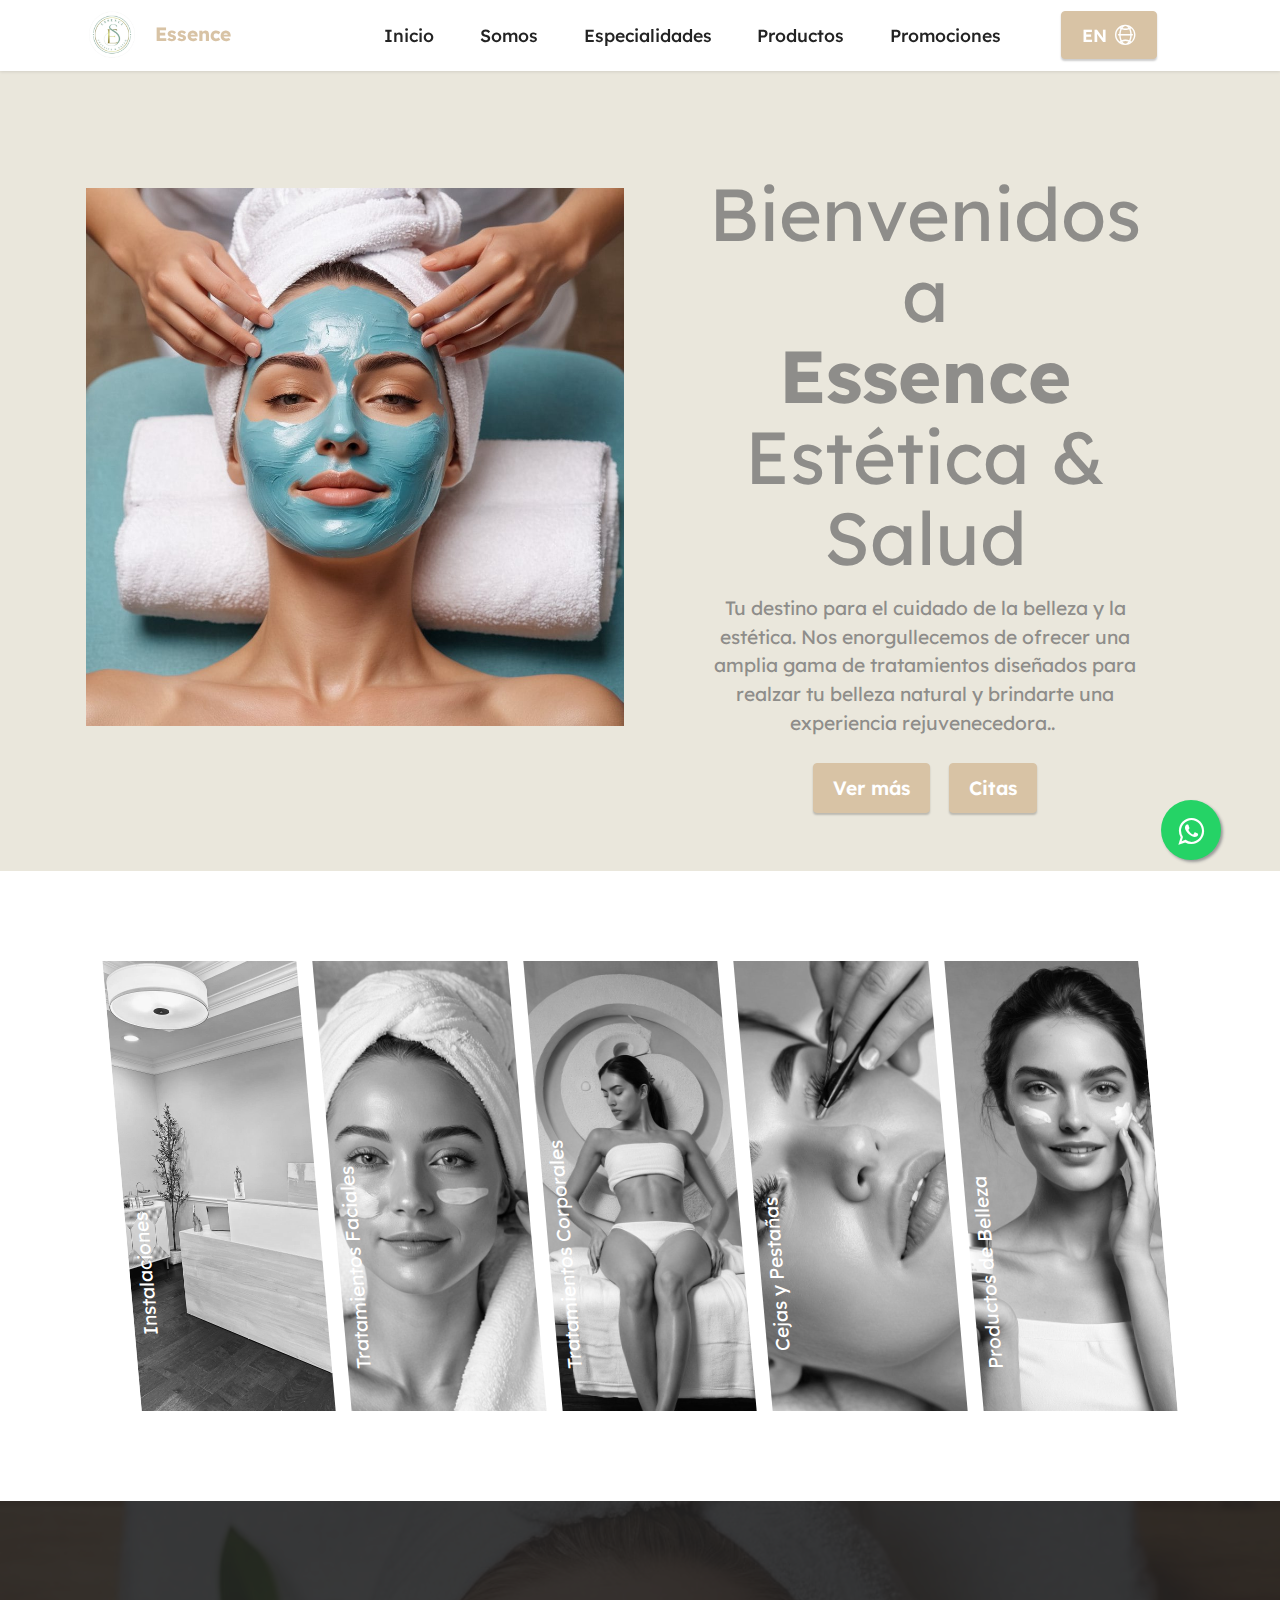
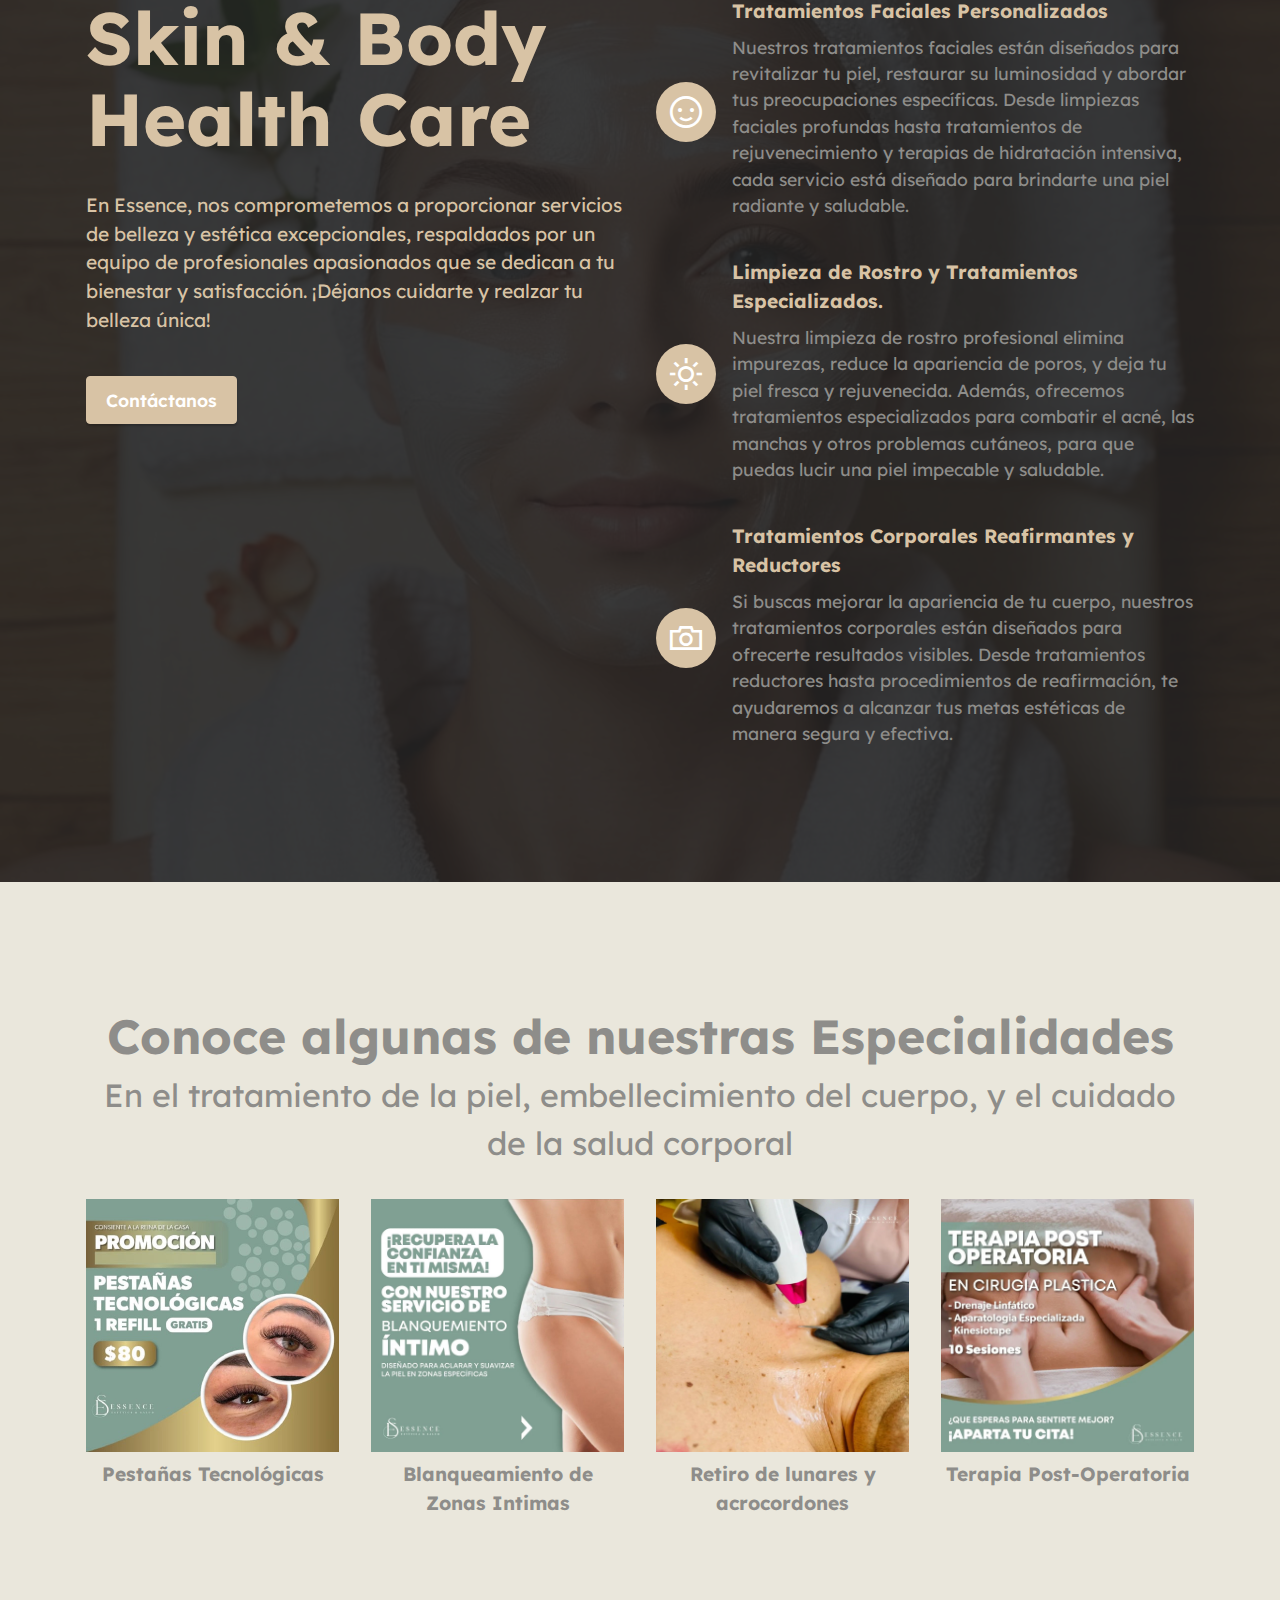
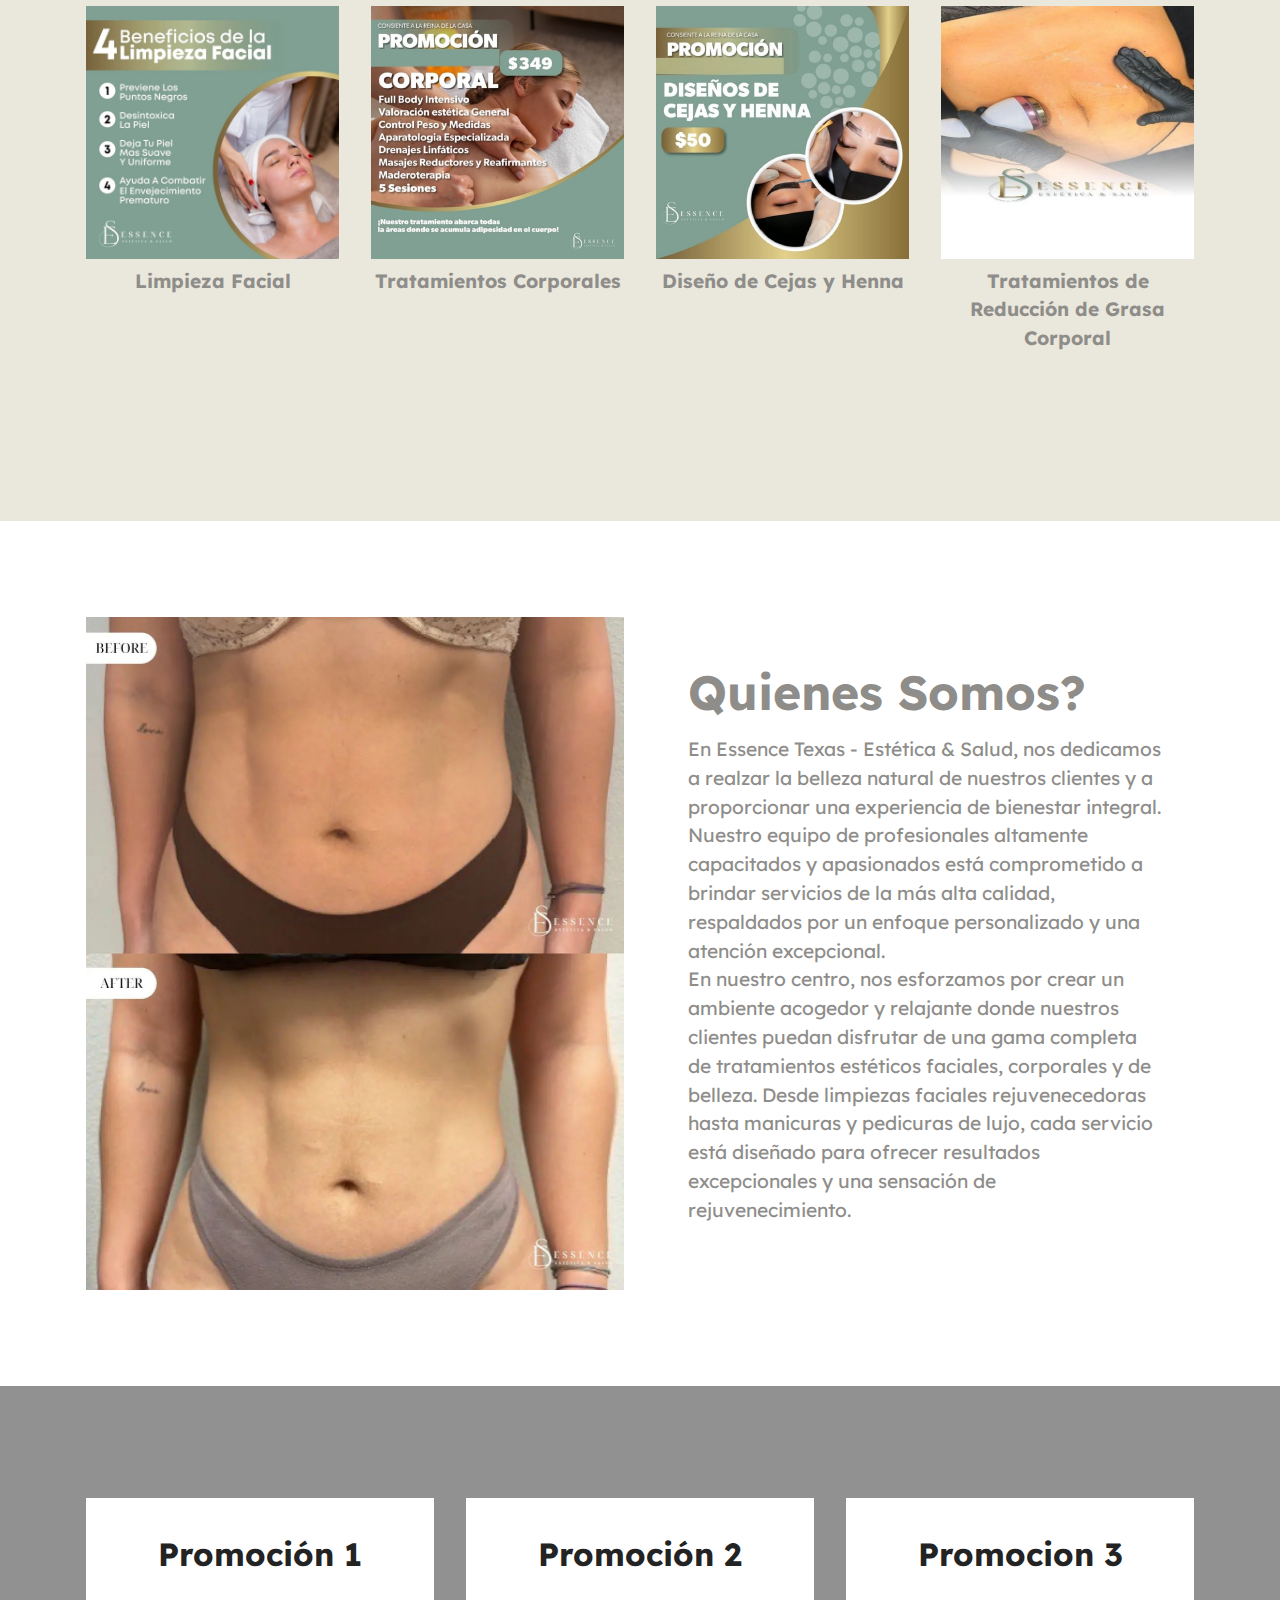
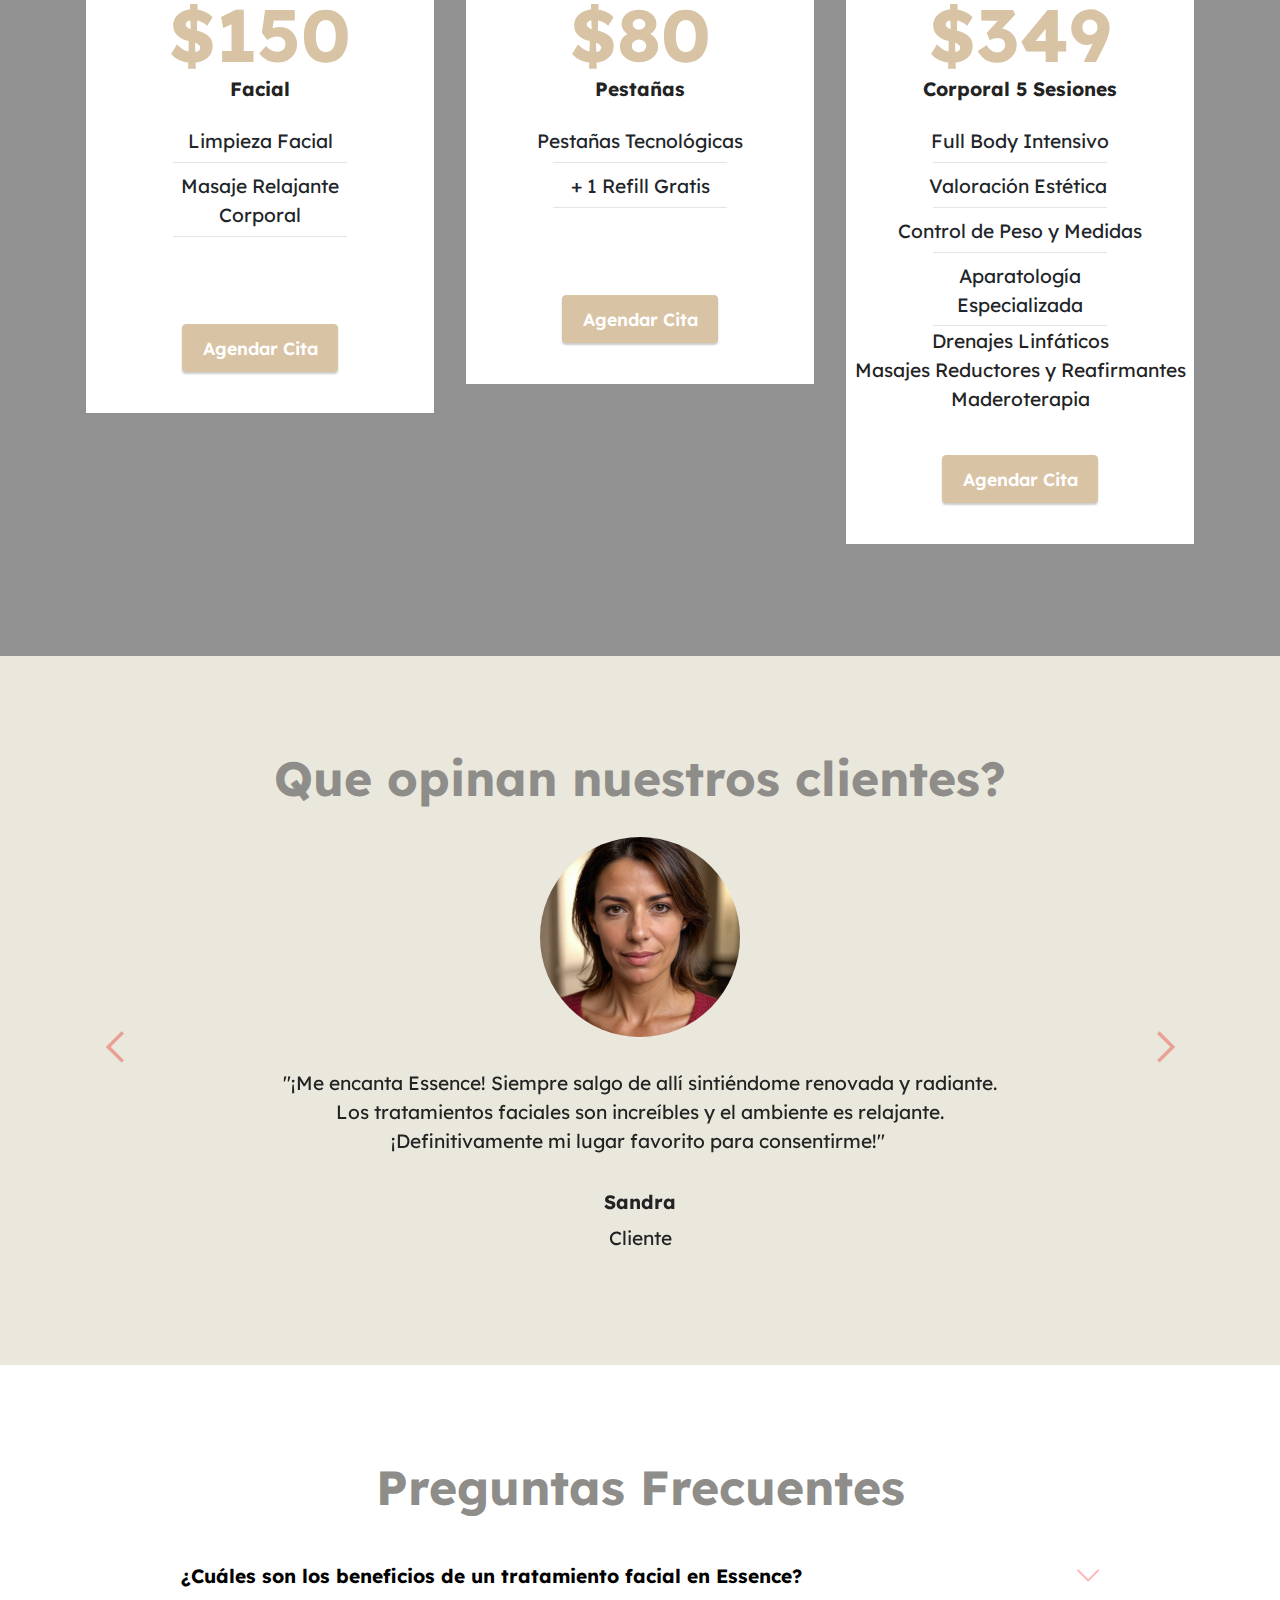
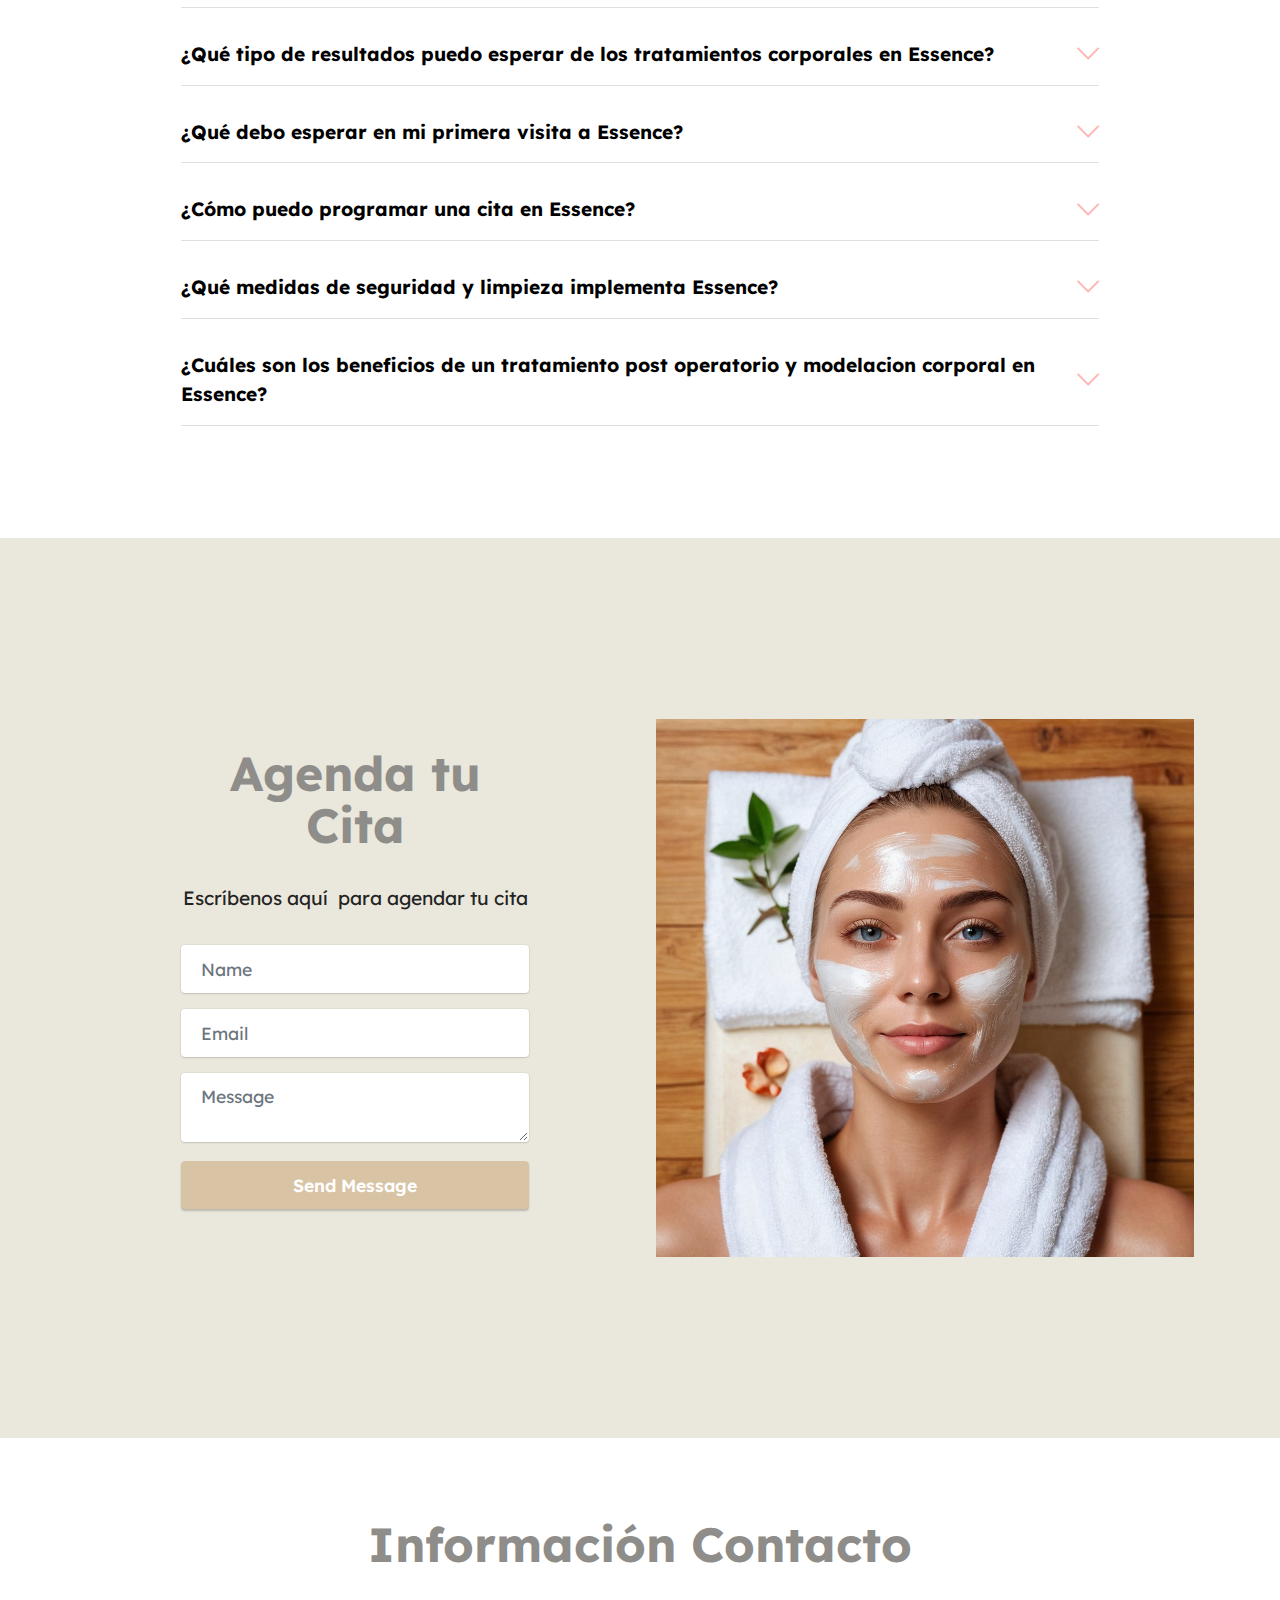
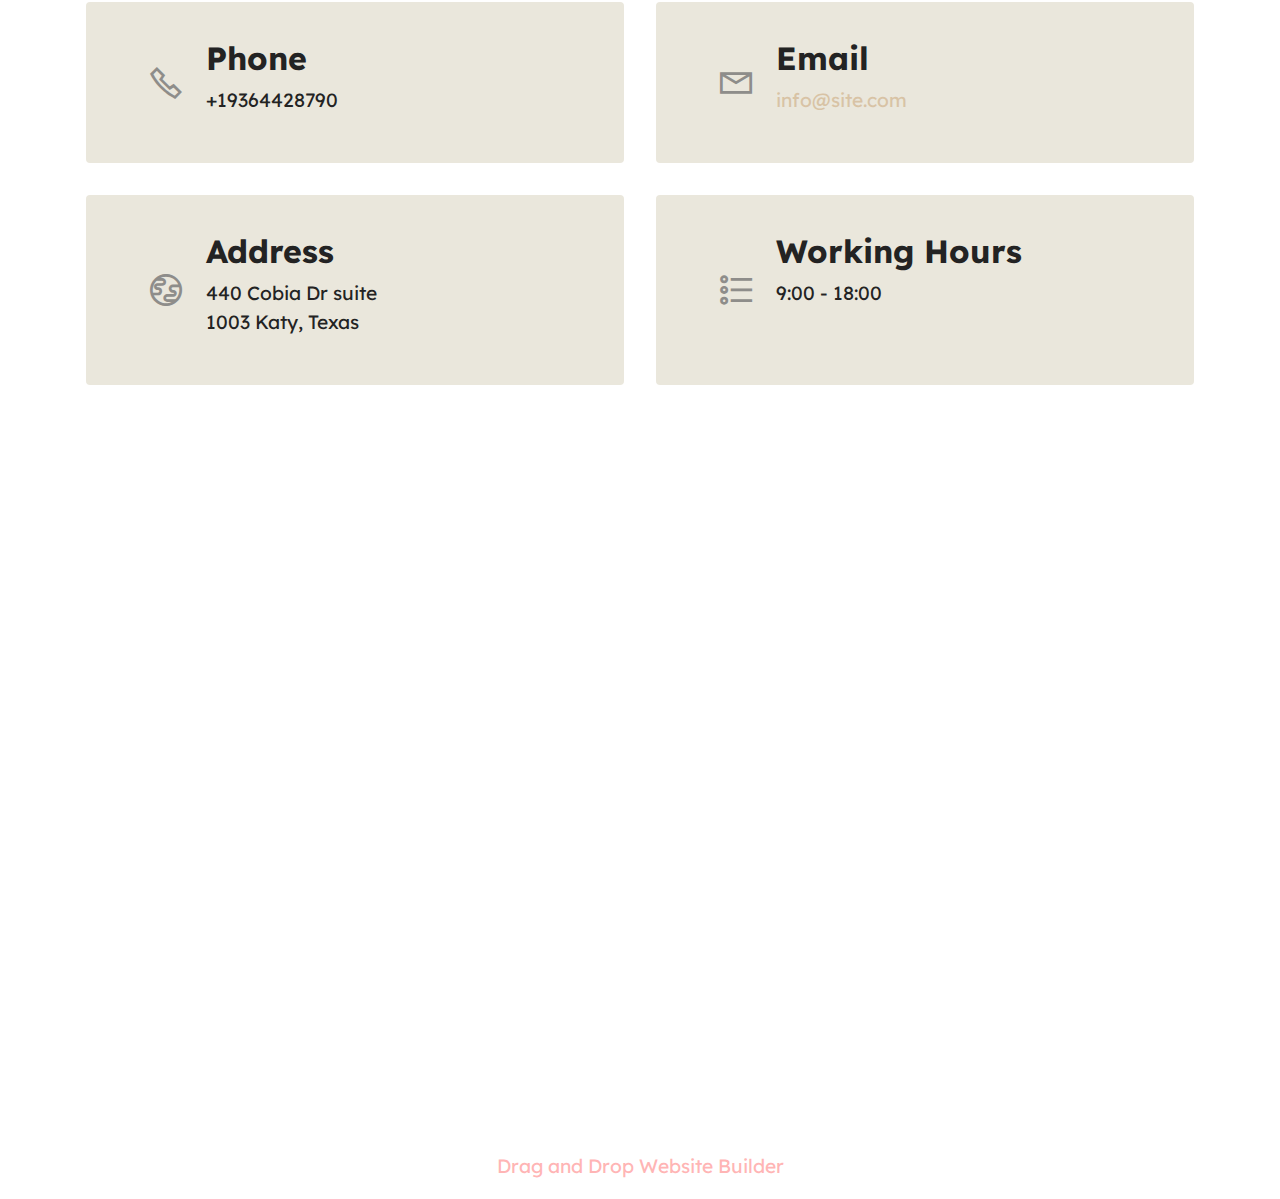
==== commit bcb08d8e: "Add files via upload" ====
--- a/index.html
+++ b/index.html
@@ -23,7 +23,7 @@
   <link rel="stylesheet" href="assets/theme/css/style.css">
   <link rel="preload" href="https://fonts.googleapis.com/css?family=Lexend:100,200,300,400,500,600,700,800,900&display=swap" as="style" onload="this.onload=null;this.rel='stylesheet'">
   <noscript><link rel="stylesheet" href="https://fonts.googleapis.com/css?family=Lexend:100,200,300,400,500,600,700,800,900&display=swap"></noscript>
-  <link rel="preload" as="style" href="assets/mobirise/css/mbr-additional.css?v=whCWok"><link rel="stylesheet" href="assets/mobirise/css/mbr-additional.css?v=whCWok" type="text/css">
+  <link rel="preload" as="style" href="assets/mobirise/css/mbr-additional.css?v=ItWCgC"><link rel="stylesheet" href="assets/mobirise/css/mbr-additional.css?v=ItWCgC" type="text/css">
 
   
   
@@ -53,7 +53,7 @@
             </button>
             <div class="collapse navbar-collapse" id="navbarSupportedContent">
                 <ul class="navbar-nav nav-dropdown" data-app-modern-menu="true"><li class="nav-item"><a class="nav-link link text-black text-primary display-4" href="index.html">Inicio</a></li>
-                    <li class="nav-item"><a class="nav-link link text-black text-primary display-4" href="index.html#image1-b">Somos</a></li><li class="nav-item"><a class="nav-link link text-black text-primary display-4" href="index.html#gallery5-3">Especialidades</a></li>
+                    <li class="nav-item"><a class="nav-link link text-black text-primary display-4" href="index.html#image1-b">Somos</a></li><li class="nav-item"><a class="nav-link link text-black text-primary display-4" href="index.html#gallery5-3">Especialidades</a></li><li class="nav-item"><a class="nav-link link text-black text-primary display-4" href="index.html#top">Productos</a></li>
                     <li class="nav-item"><a class="nav-link link text-black text-primary display-4" href="index.html#pricing2-c">Promociones</a>
                     </li></ul>
                 
@@ -80,7 +80,7 @@
                         <strong>
 </strong><div><strong><br></strong></div><div>Bienvenidos a</div><div><strong>Essence </strong>Estética&nbsp;&amp; Salud</div></h1>
                     <p class="mbr-text mbr-fonts-style display-7">Tu destino para el cuidado de la belleza y la estética. Nos enorgullecemos de ofrecer una amplia gama de tratamientos diseñados para realzar tu belleza natural y brindarte una experiencia rejuvenecedora..&nbsp;</p>
-                    <div class="mbr-section-btn mt-3"><a class="btn btn-primary display-7" href="index.html#features13-2">Ver más</a> <a class="btn btn-secondary display-7" href="index.html#form4-6">Citas</a></div>
+                    <div class="mbr-section-btn mt-3"><a class="btn btn-secondary display-7" href="index.html#features13-2">Ver más</a> <a class="btn btn-secondary display-7" href="index.html#form4-6">Citas</a></div>
                 </div>
             </div>
         </div>
@@ -141,7 +141,7 @@
                         <h4 class="card-title mbr-fonts-style mb-4 display-1"><strong>Skin&nbsp;</strong><strong>&amp; Body Health Care</strong></h4>
                         <p class="mbr-text mbr-fonts-style mb-4 display-7">
                             En Essence, nos comprometemos a proporcionar servicios de belleza y estética excepcionales, respaldados por un equipo de profesionales apasionados que se dedican a tu bienestar y satisfacción. ¡Déjanos cuidarte y realzar tu belleza única!</p>
-                        <div class="mbr-section-btn"><a class="btn btn-primary display-4" href="index.html#contacts2-8">Contáctanos</a></div>
+                        <div class="mbr-section-btn"><a class="btn btn-secondary display-4" href="index.html#contacts2-8">Contáctanos</a></div>
                     </div>
                 </div>
             </div>
@@ -190,8 +190,8 @@
         </div>
         <div class="row mbr-gallery mt-4">
             <div class="col-12 col-md-6 col-lg-3 item gallery-image">
-                <div class="item-wrapper" data-toggle="modal" data-bs-toggle="modal" data-target="#uiripi3y2B-modal" data-bs-target="#uiripi3y2B-modal">
-                    <img class="w-100" src="assets/images/440581843-122113952252280281-6068812713474624455-n-506x506.jpg" alt="" data-slide-to="0" data-bs-slide-to="0" data-target="#lb-uiripi3y2B" data-bs-target="#lb-uiripi3y2B">
+                <div class="item-wrapper" data-toggle="modal" data-bs-toggle="modal" data-target="#uiyjMa5Aex-modal" data-bs-target="#uiyjMa5Aex-modal">
+                    <img class="w-100" src="assets/images/440581843-122113952252280281-6068812713474624455-n-506x506.jpg" alt="" data-slide-to="0" data-bs-slide-to="0" data-target="#lb-uiyjMa5Aex" data-bs-target="#lb-uiyjMa5Aex">
                     <div class="icon-wrapper">
                         <span class="mobi-mbri mobi-mbri-search mbr-iconfont mbr-iconfont-btn"></span>
                     </div>
@@ -199,8 +199,8 @@
                 <h6 class="mbr-item-subtitle mbr-fonts-style align-center mb-2 mt-2 display-7"><strong>Pestañas Tecnológicas</strong></h6>
             </div>
             <div class="col-12 col-md-6 col-lg-3 item gallery-image">
-                <div class="item-wrapper" data-toggle="modal" data-bs-toggle="modal" data-target="#uiripi3y2B-modal" data-bs-target="#uiripi3y2B-modal">
-                    <img class="w-100" src="assets/images/446856869-1429550844359792-1229540665485581456-n.webp" alt="" data-slide-to="1" data-bs-slide-to="1" data-target="#lb-uiripi3y2B" data-bs-target="#lb-uiripi3y2B">
+                <div class="item-wrapper" data-toggle="modal" data-bs-toggle="modal" data-target="#uiyjMa5Aex-modal" data-bs-target="#uiyjMa5Aex-modal">
+                    <img class="w-100" src="assets/images/446856869-1429550844359792-1229540665485581456-n.webp" alt="" data-slide-to="1" data-bs-slide-to="1" data-target="#lb-uiyjMa5Aex" data-bs-target="#lb-uiyjMa5Aex">
                     <div class="icon-wrapper">
                         <span class="mobi-mbri mobi-mbri-search mbr-iconfont mbr-iconfont-btn"></span>
                     </div>
@@ -208,8 +208,8 @@
                 <h6 class="mbr-item-subtitle mbr-fonts-style align-center mb-2 mt-2 display-7"><strong>Blanqueamiento de Zonas Intimas</strong></h6>
             </div>
             <div class="col-12 col-md-6 col-lg-3 item gallery-image">
-                <div class="item-wrapper" data-toggle="modal" data-bs-toggle="modal" data-target="#uiripi3y2B-modal" data-bs-target="#uiripi3y2B-modal">
-                    <img class="w-100" src="assets/images/446260694-293198243864218-8311936735370177321-n-1.webp" alt="" data-slide-to="2" data-bs-slide-to="2" data-target="#lb-uiripi3y2B" data-bs-target="#lb-uiripi3y2B">
+                <div class="item-wrapper" data-toggle="modal" data-bs-toggle="modal" data-target="#uiyjMa5Aex-modal" data-bs-target="#uiyjMa5Aex-modal">
+                    <img class="w-100" src="assets/images/446260694-293198243864218-8311936735370177321-n-1.webp" alt="" data-slide-to="2" data-bs-slide-to="2" data-target="#lb-uiyjMa5Aex" data-bs-target="#lb-uiyjMa5Aex">
                     <div class="icon-wrapper">
                         <span class="mobi-mbri mobi-mbri-search mbr-iconfont mbr-iconfont-btn"></span>
                     </div>
@@ -217,8 +217,8 @@
                 <h6 class="mbr-item-subtitle mbr-fonts-style align-center mb-2 mt-2 display-7"><strong>Retiro de lunares y acrocordones</strong></h6>
             </div>
             <div class="col-12 col-md-6 col-lg-3 item gallery-image">
-                <div class="item-wrapper" data-toggle="modal" data-bs-toggle="modal" data-target="#uiripi3y2B-modal" data-bs-target="#uiripi3y2B-modal">
-                    <img class="w-100" src="assets/images/445674543-436581682317889-7359393292997760431-n.webp" alt="" data-slide-to="3" data-bs-slide-to="3" data-target="#lb-uiripi3y2B" data-bs-target="#lb-uiripi3y2B">
+                <div class="item-wrapper" data-toggle="modal" data-bs-toggle="modal" data-target="#uiyjMa5Aex-modal" data-bs-target="#uiyjMa5Aex-modal">
+                    <img class="w-100" src="assets/images/445674543-436581682317889-7359393292997760431-n.webp" alt="" data-slide-to="3" data-bs-slide-to="3" data-target="#lb-uiyjMa5Aex" data-bs-target="#lb-uiyjMa5Aex">
                     <div class="icon-wrapper">
                         <span class="mobi-mbri mobi-mbri-search mbr-iconfont mbr-iconfont-btn"></span>
                     </div>
@@ -227,11 +227,11 @@
             </div>
         </div>
 
-        <div class="modal mbr-slider" tabindex="-1" role="dialog" aria-hidden="true" id="uiripi3y2B-modal">
+        <div class="modal mbr-slider" tabindex="-1" role="dialog" aria-hidden="true" id="uiyjMa5Aex-modal">
             <div class="modal-dialog" role="document">
                 <div class="modal-content">
                     <div class="modal-body">
-                        <div class="carousel slide" id="lb-uiripi3y2B" data-interval="5000" data-bs-interval="5000">
+                        <div class="carousel slide" id="lb-uiyjMa5Aex" data-interval="5000" data-bs-interval="5000">
                             <div class="carousel-inner">
                                 <div class="carousel-item active">
                                     <img class="d-block w-100" src="assets/images/440581843-122113952252280281-6068812713474624455-n-506x506.jpg" alt="Mobirise Website Builder">
@@ -247,18 +247,18 @@
                                 </div>
                             </div>
                             <ol class="carousel-indicators">
-                                <li data-slide-to="0" data-bs-slide-to="0" class="active" data-target="#lb-uiripi3y2B" data-bs-target="#lb-uiripi3y2B"></li>
-                                <li data-slide-to="1" data-bs-slide-to="1" data-target="#lb-uiripi3y2B" data-bs-target="#lb-uiripi3y2B"></li>
-                                <li data-slide-to="2" data-bs-slide-to="2" data-target="#lb-uiripi3y2B" data-bs-target="#lb-uiripi3y2B"></li>
-                                <li data-slide-to="3" data-bs-slide-to="3" data-target="#lb-uiripi3y2B" data-bs-target="#lb-uiripi3y2B"></li>
+                                <li data-slide-to="0" data-bs-slide-to="0" class="active" data-target="#lb-uiyjMa5Aex" data-bs-target="#lb-uiyjMa5Aex"></li>
+                                <li data-slide-to="1" data-bs-slide-to="1" data-target="#lb-uiyjMa5Aex" data-bs-target="#lb-uiyjMa5Aex"></li>
+                                <li data-slide-to="2" data-bs-slide-to="2" data-target="#lb-uiyjMa5Aex" data-bs-target="#lb-uiyjMa5Aex"></li>
+                                <li data-slide-to="3" data-bs-slide-to="3" data-target="#lb-uiyjMa5Aex" data-bs-target="#lb-uiyjMa5Aex"></li>
                             </ol>
                             <a role="button" href="" class="close" data-dismiss="modal" data-bs-dismiss="modal" aria-label="Close">
                             </a>
-                            <a class="carousel-control-prev carousel-control" role="button" data-slide="prev" data-bs-slide="prev" href="#lb-uiripi3y2B">
+                            <a class="carousel-control-prev carousel-control" role="button" data-slide="prev" data-bs-slide="prev" href="#lb-uiyjMa5Aex">
                                 <span class="mobi-mbri mobi-mbri-arrow-prev" aria-hidden="true"></span>
                                 <span class="sr-only visually-hidden">Previous</span>
                             </a>
-                            <a class="carousel-control-next carousel-control" role="button" data-slide="next" data-bs-slide="next" href="#lb-uiripi3y2B">
+                            <a class="carousel-control-next carousel-control" role="button" data-slide="next" data-bs-slide="next" href="#lb-uiyjMa5Aex">
                                 <span class="mobi-mbri mobi-mbri-arrow-next" aria-hidden="true"></span>
                                 <span class="sr-only visually-hidden">Next</span>
                             </a>
@@ -279,8 +279,8 @@
         
         <div class="row mbr-gallery mt-4">
             <div class="col-12 col-md-6 col-lg-3 item gallery-image">
-                <div class="item-wrapper" data-toggle="modal" data-bs-toggle="modal" data-target="#uiripj5RsK-modal" data-bs-target="#uiripj5RsK-modal">
-                    <img class="w-100" src="assets/images/443901146-767793065461464-6611089081835804501-n.webp" alt="" data-slide-to="0" data-bs-slide-to="0" data-target="#lb-uiripj5RsK" data-bs-target="#lb-uiripj5RsK">
+                <div class="item-wrapper" data-toggle="modal" data-bs-toggle="modal" data-target="#uiyjMbLiZm-modal" data-bs-target="#uiyjMbLiZm-modal">
+                    <img class="w-100" src="assets/images/443901146-767793065461464-6611089081835804501-n.webp" alt="" data-slide-to="0" data-bs-slide-to="0" data-target="#lb-uiyjMbLiZm" data-bs-target="#lb-uiyjMbLiZm">
                     <div class="icon-wrapper">
                         <span class="mobi-mbri mobi-mbri-search mbr-iconfont mbr-iconfont-btn"></span>
                     </div>
@@ -288,8 +288,8 @@
                 <h6 class="mbr-item-subtitle mbr-fonts-style align-center mb-2 mt-2 display-7"><strong>Limpieza Facial</strong></h6>
             </div>
             <div class="col-12 col-md-6 col-lg-3 item gallery-image">
-                <div class="item-wrapper" data-toggle="modal" data-bs-toggle="modal" data-target="#uiripj5RsK-modal" data-bs-target="#uiripj5RsK-modal">
-                    <img class="w-100" src="assets/images/440573274-122114605256280281-5108754412438943288-n-506x506.jpg" alt="" data-slide-to="1" data-bs-slide-to="1" data-target="#lb-uiripj5RsK" data-bs-target="#lb-uiripj5RsK">
+                <div class="item-wrapper" data-toggle="modal" data-bs-toggle="modal" data-target="#uiyjMbLiZm-modal" data-bs-target="#uiyjMbLiZm-modal">
+                    <img class="w-100" src="assets/images/440573274-122114605256280281-5108754412438943288-n-506x506.jpg" alt="" data-slide-to="1" data-bs-slide-to="1" data-target="#lb-uiyjMbLiZm" data-bs-target="#lb-uiyjMbLiZm">
                     <div class="icon-wrapper">
                         <span class="mobi-mbri mobi-mbri-search mbr-iconfont mbr-iconfont-btn"></span>
                     </div>
@@ -297,8 +297,8 @@
                 <h6 class="mbr-item-subtitle mbr-fonts-style align-center mb-2 mt-2 display-7"><strong>Tratamientos Corporales</strong></h6>
             </div>
             <div class="col-12 col-md-6 col-lg-3 item gallery-image">
-                <div class="item-wrapper" data-toggle="modal" data-bs-toggle="modal" data-target="#uiripj5RsK-modal" data-bs-target="#uiripj5RsK-modal">
-                    <img class="w-100" src="assets/images/440578767-122114287586280281-4400674623484085042-n-506x506.jpg" alt="" data-slide-to="2" data-bs-slide-to="2" data-target="#lb-uiripj5RsK" data-bs-target="#lb-uiripj5RsK">
+                <div class="item-wrapper" data-toggle="modal" data-bs-toggle="modal" data-target="#uiyjMbLiZm-modal" data-bs-target="#uiyjMbLiZm-modal">
+                    <img class="w-100" src="assets/images/440578767-122114287586280281-4400674623484085042-n-506x506.jpg" alt="" data-slide-to="2" data-bs-slide-to="2" data-target="#lb-uiyjMbLiZm" data-bs-target="#lb-uiyjMbLiZm">
                     <div class="icon-wrapper">
                         <span class="mobi-mbri mobi-mbri-search mbr-iconfont mbr-iconfont-btn"></span>
                     </div>
@@ -306,8 +306,8 @@
                 <h6 class="mbr-item-subtitle mbr-fonts-style align-center mb-2 mt-2 display-7"><strong>Diseño de Cejas y Henna</strong></h6>
             </div>
             <div class="col-12 col-md-6 col-lg-3 item gallery-image">
-                <div class="item-wrapper" data-toggle="modal" data-bs-toggle="modal" data-target="#uiripj5RsK-modal" data-bs-target="#uiripj5RsK-modal">
-                    <img class="w-100" src="assets/images/440849426-3113072858827303-51667061909537446-n-506x506.jpg" alt="Mobirise Website Builder" data-slide-to="3" data-bs-slide-to="3" data-target="#lb-uiripj5RsK" data-bs-target="#lb-uiripj5RsK">
+                <div class="item-wrapper" data-toggle="modal" data-bs-toggle="modal" data-target="#uiyjMbLiZm-modal" data-bs-target="#uiyjMbLiZm-modal">
+                    <img class="w-100" src="assets/images/440849426-3113072858827303-51667061909537446-n-506x506.jpg" alt="Mobirise Website Builder" data-slide-to="3" data-bs-slide-to="3" data-target="#lb-uiyjMbLiZm" data-bs-target="#lb-uiyjMbLiZm">
                     <div class="icon-wrapper">
                         <span class="mobi-mbri mobi-mbri-search mbr-iconfont mbr-iconfont-btn"></span>
                     </div>
@@ -316,11 +316,11 @@
             </div>
         </div>
 
-        <div class="modal mbr-slider" tabindex="-1" role="dialog" aria-hidden="true" id="uiripj5RsK-modal">
+        <div class="modal mbr-slider" tabindex="-1" role="dialog" aria-hidden="true" id="uiyjMbLiZm-modal">
             <div class="modal-dialog" role="document">
                 <div class="modal-content">
                     <div class="modal-body">
-                        <div class="carousel slide" id="lb-uiripj5RsK" data-interval="5000" data-bs-interval="5000">
+                        <div class="carousel slide" id="lb-uiyjMbLiZm" data-interval="5000" data-bs-interval="5000">
                             <div class="carousel-inner">
                                 <div class="carousel-item active">
                                     <img class="d-block w-100" src="assets/images/443901146-767793065461464-6611089081835804501-n.webp" alt="Mobirise Website Builder">
@@ -336,18 +336,18 @@
                                 </div>
                             </div>
                             <ol class="carousel-indicators">
-                                <li data-slide-to="0" data-bs-slide-to="0" class="active" data-target="#lb-uiripj5RsK" data-bs-target="#lb-uiripj5RsK"></li>
-                                <li data-slide-to="1" data-bs-slide-to="1" data-target="#lb-uiripj5RsK" data-bs-target="#lb-uiripj5RsK"></li>
-                                <li data-slide-to="2" data-bs-slide-to="2" data-target="#lb-uiripj5RsK" data-bs-target="#lb-uiripj5RsK"></li>
-                                <li data-slide-to="3" data-bs-slide-to="3" data-target="#lb-uiripj5RsK" data-bs-target="#lb-uiripj5RsK"></li>
+                                <li data-slide-to="0" data-bs-slide-to="0" class="active" data-target="#lb-uiyjMbLiZm" data-bs-target="#lb-uiyjMbLiZm"></li>
+                                <li data-slide-to="1" data-bs-slide-to="1" data-target="#lb-uiyjMbLiZm" data-bs-target="#lb-uiyjMbLiZm"></li>
+                                <li data-slide-to="2" data-bs-slide-to="2" data-target="#lb-uiyjMbLiZm" data-bs-target="#lb-uiyjMbLiZm"></li>
+                                <li data-slide-to="3" data-bs-slide-to="3" data-target="#lb-uiyjMbLiZm" data-bs-target="#lb-uiyjMbLiZm"></li>
                             </ol>
                             <a role="button" href="" class="close" data-dismiss="modal" data-bs-dismiss="modal" aria-label="Close">
                             </a>
-                            <a class="carousel-control-prev carousel-control" role="button" data-slide="prev" data-bs-slide="prev" href="#lb-uiripj5RsK">
+                            <a class="carousel-control-prev carousel-control" role="button" data-slide="prev" data-bs-slide="prev" href="#lb-uiyjMbLiZm">
                                 <span class="mobi-mbri mobi-mbri-arrow-prev" aria-hidden="true"></span>
                                 <span class="sr-only visually-hidden">Previous</span>
                             </a>
-                            <a class="carousel-control-next carousel-control" role="button" data-slide="next" data-bs-slide="next" href="#lb-uiripj5RsK">
+                            <a class="carousel-control-next carousel-control" role="button" data-slide="next" data-bs-slide="next" href="#lb-uiyjMbLiZm">
                                 <span class="mobi-mbri mobi-mbri-arrow-next" aria-hidden="true"></span>
                                 <span class="sr-only visually-hidden">Next</span>
                             </a>
@@ -406,7 +406,7 @@
                                 <li class="list-group-item">Limpieza Facial</li><li class="list-group-item">Masaje Relajante Corporal</li><li class="list-group-item"><br></li>
                             </ul>
                         </div>
-                        <div class="mbr-section-btn text-center"><a href="https://wa.me/19364428790" class="btn btn-primary display-4">Agendar Cita</a></div>
+                        <div class="mbr-section-btn text-center"><a href="https://wa.me/19364428790" class="btn btn-secondary display-4">Agendar Cita</a></div>
                     </div>
                 </div>
             </div>
@@ -425,7 +425,7 @@
                                 <li class="list-group-item">Pestañas Tecnológicas</li><li class="list-group-item">+ 1 Refill Gratis</li><li class="list-group-item"><br></li>
                             </ul>
                         </div>
-                        <div class="mbr-section-btn text-center"><a href="https://wa.me/19364428790" class="btn btn-primary display-4">Agendar Cita</a></div>
+                        <div class="mbr-section-btn text-center"><a href="https://wa.me/19364428790" class="btn btn-secondary display-4">Agendar Cita</a></div>
                     </div>
                 </div>
             </div>
@@ -443,7 +443,7 @@
                             <ul class="list-group mbr-fonts-style list-group-flush display-7">
                                 <li class="list-group-item">Full Body Intensivo</li><li class="list-group-item">Valoración Estética&nbsp;</li><li class="list-group-item">Control de Peso y Medidas</li><li class="list-group-item">Aparatología Especializada</li>Drenajes Linfáticos<br>Masajes Reductores y Reafirmantes<br>Maderoterapia</ul>
                         </div>
-                        <div class="mbr-section-btn text-center"><a href="https://wa.me/19364428790" class="btn btn-primary display-4">Agendar Cita</a></div>
+                        <div class="mbr-section-btn text-center"><a href="https://wa.me/19364428790" class="btn btn-secondary display-4">Agendar Cita</a></div>
                     </div>
                 </div>
             </div>
@@ -643,7 +643,7 @@
         <div class="row content-wrapper justify-content-center">
             <div class="col-lg-4 offset-lg-1 mbr-form" data-form-type="formoid">
 <!--Formbuilder Form-->
-<form action="https://mobirise.eu/" method="POST" class="mbr-form form-with-styler" data-form-title="Form Name"><input type="hidden" name="email" data-form-email="true" value="w7VslXCBfSVpHh3PczchnII91IMVVMA5KxcZ1d4b3PUYdojq6FRB07LMC5uVd8mfiFZqCT7f74tiFuqKY1L2TkcxbIWZHinr6CYRg5ETxjKuzHaUem7GqEsoMSCwyRfw">
+<form action="https://mobirise.eu/" method="POST" class="mbr-form form-with-styler" data-form-title="Form Name"><input type="hidden" name="email" data-form-email="true" value="Y38sWyoNofEOLUZk2Kjsg9PVJHDvxIK1ZOkx9KIV1q6wR3KG4vJeNNaSDWkB1EuS2rx0e/gUTxO66uMgRDwO1WtRetWslC9Lm73o6EHnrLymRZelBXoODfC7159i0GMn">
 <div class="row">
 <div hidden="hidden" data-form-alert="" class="alert alert-success col-12">Thanks for filling out the form!</div>
 <div hidden="hidden" data-form-alert-danger="" class="alert alert-danger col-12">Oops...! some problem!</div>
@@ -690,27 +690,27 @@
             <div class="card col-12 col-md-6">
                 <div class="card-wrapper">
                     <div class="image-wrapper">
-                        <span class="mbr-iconfont mobi-mbri-phone mobi-mbri"></span>
+                        <span class="mbr-iconfont mobi-mbri-phone mobi-mbri" style="color: rgb(142, 141, 138); fill: rgb(142, 141, 138);"></span>
                     </div>
                     <div class="text-wrapper">
                         <h6 class="card-title mbr-fonts-style mb-1 display-5">
                             <strong>Phone</strong>
                         </h6>
-                        <p class="mbr-text mbr-fonts-style display-7"><a href="tel:+19364428790" class="text-primary">+19364428790</a></p>
+                        <p class="mbr-text mbr-fonts-style display-7"><a href="tel:+19364428790" class="text-black">+19364428790</a></p>
                     </div>
                 </div>
             </div>
             <div class="card col-12 col-md-6">
                 <div class="card-wrapper">
                     <div class="image-wrapper">
-                        <span class="mbr-iconfont mobi-mbri-letter mobi-mbri"></span>
+                        <span class="mbr-iconfont mobi-mbri-letter mobi-mbri" style="color: rgb(142, 141, 138); fill: rgb(142, 141, 138);"></span>
                     </div>
                     <div class="text-wrapper">
                         <h6 class="card-title mbr-fonts-style mb-1 display-5">
                             <strong>Email</strong>
                         </h6>
                         <p class="mbr-text mbr-fonts-style display-7">
-                            <a href="mailto:neydamarquez30@gmail.com" class="text-primary">info@site.com</a>
+                            <a href="mailto:neydamarquez30@gmail.com" class="text-secondary">info@site.com</a>
                         </p>
                     </div>
                 </div>
@@ -718,22 +718,21 @@
             <div class="card col-12 col-md-6">
                 <div class="card-wrapper">
                     <div class="image-wrapper">
-                        <span class="mbr-iconfont mobi-mbri-globe mobi-mbri"></span>
+                        <span class="mbr-iconfont mobi-mbri-globe mobi-mbri" style="color: rgb(142, 141, 138); fill: rgb(142, 141, 138);"></span>
                     </div>
                     <div class="text-wrapper">
                         <h6 class="card-title mbr-fonts-style mb-1 display-5">
                             <strong>Address</strong>
                         </h6>
-                        <p class="mbr-text mbr-fonts-style display-7">
-                            4100 Ross Street, Okawville, IL
-                        </p>
+                        <p class="mbr-text mbr-fonts-style display-7">440 Cobia Dr suite
+<br>1003 Katy, Texas</p>
                     </div>
                 </div>
             </div>
             <div class="card col-12 col-md-6">
                 <div class="card-wrapper">
                     <div class="image-wrapper">
-                        <span class="mbr-iconfont mobi-mbri-bulleted-list mobi-mbri"></span>
+                        <span class="mbr-iconfont mobi-mbri-bulleted-list mobi-mbri" style="color: rgb(142, 141, 138); fill: rgb(142, 141, 138);"></span>
                     </div>
                     <div class="text-wrapper">
                         <h6 class="card-title mbr-fonts-style mb-1 display-5">
@@ -759,21 +758,19 @@
         <div class="media-container-row content mbr-white">
             <div class="col-12 col-md-3 mbr-fonts-style display-7">
                 <p class="mbr-text"><strong>Dirección</strong><br>
-                    <br>1234 Street Name
-                    <br>City, AA 99999
-                    <br>
+                    <br>440 Cobia Dr suite <br>1003 Katy, Texas<br>
                     <br>
                     <br><strong>Teléfono&nbsp;de Contacto</strong><br><strong>Agendar Citas&nbsp;</strong><br>
                     <br>Email: info@site.com
-                    <br>Phone: <a href="tel:+19364428790" class="text-primary">+1 9364428790</a><br>Fax: <a href="tel:+19364428790" class="text-primary">+1 9364428790</a></p>
+                    <br>Phone: <a href="tel:+19364428790" class="text-secondary">+1 9364428790</a><br>Fax: <a href="tel:+19364428790" class="text-secondary">+1 9364428790</a></p>
             </div>
             <div class="col-12 col-md-3 mbr-fonts-style display-7">
                 <p class="mbr-text">
-                    <strong>Menu General</strong><br><a href="index.html" class="text-primary">Inicio</a><br><a href="index.html#image1-b" class="text-primary">Somos</a><br><a href="index.html#gallery5-3" class="text-primary">Especialidades</a><br><a href="index.html#pricing2-c" class="text-primary">Promociones</a><br>
+                    <strong>Menu General</strong><br><a href="index.html" class="text-secondary">Inicio</a><br><a href="index.html#image1-b" class="text-secondary">Somos</a><br><a href="index.html#gallery5-3" class="text-secondary">Especialidades</a><br><a href="index.html#pricing2-c" class="text-secondary">Promociones</a><br>
                     <br><strong>Essence</strong><br>"En Essence, nos dedicamos a realzar tu belleza natural y promover tu bienestar integral.&nbsp; Descubre una experiencia única en cuidado personal en Essence."<br></p>
             </div>
             <div class="col-12 col-md-6">
-                <div class="google-map"><iframe frameborder="0" style="border:0" src="https://www.google.com/maps/embed?pb=!1m14!1m8!1m3!1d6045.3003145248895!2d-73.9884657!3d40.7477229!3m2!1i1024!2i768!4f13.1!3m3!1m2!1s0x89c259a9ac1f1b85%3A0x7e33d1c0e7af3be4!2zMzUwIDV0aCBBdmUsIE5ldyBZb3JrLCBOWSAxMDExOCwg0KHQqNCQ!5e0!3m2!1sru!2sru!4v1689597362021!5m2!1sen!2sen" allowfullscreen=""></iframe></div>
+                <div class="google-map"><iframe frameborder="0" style="border:0" src="https://maps.google.com/maps?q=440%20Cobia%20Dr%20suite%201003%20Katy,%20Texas&amp;t=&amp;z=13&amp;ie=UTF8&amp;iwloc=&amp;output=embed" allowfullscreen=""></iframe></div>
             </div>
         </div>
         <div class="footer-lower">
@@ -845,8 +842,8 @@
        </h10>				
     </div>
   </div>  
-</section><section class="display-7" style="padding: 0;align-items: center;justify-content: center;flex-wrap: wrap;    align-content: center;display:none;position: relative;height: 4rem;"><a href="https://mobiri.se/1641846" style="flex: 1 1;height: 4rem;position: absolute;width: 100%;z-index: 1;"><img alt="" style="height: 4rem;" src="[data-uri]"></a><p style="margin: 0;text-align: center;" class="display-7">&#8204;</p><a style="z-index:1" href="https://mobirise.com/html-builder.html"></a></section><script src="assets/bootstrap/js/bootstrap.bundle.min.js"></script>  <script src="assets/parallax/jarallax.js"></script>  <script src="assets/smoothscroll/smooth-scroll.js"></script>  <script src="assets/ytplayer/index.js"></script>  <script src="assets/dropdown/js/navbar-dropdown.js"></script>  <script src="assets/mbr-switch-arrow/mbr-switch-arrow.js"></script>  <script src="assets/theme/js/script.js"></script>  <script src="assets/formoid/formoid.min.js"></script>  
+</section><section class="display-7" style="padding: 0;align-items: center;justify-content: center;flex-wrap: wrap;    align-content: center;display: flex;position: relative;height: 4rem;"><a href="https://mobiri.se/1641846" style="flex: 1 1;height: 4rem;position: absolute;width: 100%;z-index: 1;"><img alt="" style="height: 4rem;" src="[data-uri]"></a><p style="margin: 0;text-align: center;" class="display-7">&#8204;</p><a style="z-index:1" href="https://mobirise.com/drag-drop-website-builder.html">Drag and Drop Website Builder</a></section><script src="assets/bootstrap/js/bootstrap.bundle.min.js"></script>  <script src="assets/parallax/jarallax.js"></script>  <script src="assets/smoothscroll/smooth-scroll.js"></script>  <script src="assets/ytplayer/index.js"></script>  <script src="assets/dropdown/js/navbar-dropdown.js"></script>  <script src="assets/mbr-switch-arrow/mbr-switch-arrow.js"></script>  <script src="assets/theme/js/script.js"></script>  <script src="assets/formoid/formoid.min.js"></script>  
   
   
 </body>
-</html>
+</html>--- a/assets/mobirise/css/mbr-additional.css
+++ b/assets/mobirise/css/mbr-additional.css
@@ -1053,7 +1053,7 @@
   }
 }
 .cid-sFF0SGinka .mbr-section-title {
-  color: #232323;
+  color: #8e8d8a;
 }
 .cid-sFF0SGinka .mbr-text,
 .cid-sFF0SGinka .mbr-section-btn {
@@ -1174,7 +1174,7 @@
   margin-bottom: 2rem;
 }
 .cid-sFF3eJNZDT .icon-box {
-  background: #ffb5b5;
+  background: #d8c3a5;
   width: 60px;
   min-width: 60px;
   height: 60px;
@@ -1202,6 +1202,7 @@
 }
 .cid-sFF3eJNZDT .icon-text {
   color: #8e8d8a;
+  text-align: left;
 }
 .cid-sFF3eJNZDT .icon-title {
   color: #d8c3a5;
@@ -1462,7 +1463,7 @@
   color: #8e8d8a;
 }
 .cid-sFF3kfZheU H3 {
-  color: #ffb5b5;
+  color: #8e8d8a;
 }
 .cid-uiqj0w8EGp {
   padding-top: 1rem;
@@ -1741,7 +1742,7 @@
   }
 }
 .cid-sFF75ZhH2d .mbr-section-title {
-  color: #ffb5b5;
+  color: #8e8d8a;
 }
 .cid-sFF75ZhH2d .mbr-text {
   color: #8e8d8a;
@@ -1764,7 +1765,7 @@
   padding-right: 1rem;
 }
 .cid-sFF7wKlLkT .price {
-  color: #ffb5b5;
+  color: #d8c3a5;
 }
 .cid-sFF7wKlLkT .plan {
   word-break: break-word;
@@ -1845,7 +1846,7 @@
   }
 }
 .cid-sFF3oey64R H3 {
-  color: #ffb5b5;
+  color: #8e8d8a;
 }
 .cid-sFF5Wb1ZQt {
   padding-top: 6rem;
@@ -1878,7 +1879,7 @@
   margin-bottom: 0;
 }
 .cid-sFF5Wb1ZQt H3 {
-  color: #ffb5b5;
+  color: #8e8d8a;
 }
 .cid-sFF3qL4anb {
   background-color: #eae7dc;
@@ -1917,7 +1918,8 @@
   align-items: center;
 }
 .cid-sFF3qL4anb H1 {
-  color: #ffb5b5;
+  color: #8e8d8a;
+  text-align: center;
 }
 .cid-sFF3qL4anb P {
   text-align: center;
@@ -1953,7 +1955,7 @@
   color: #ffb5b5;
 }
 .cid-sFF3B84VW8 .mbr-section-title {
-  color: #ffb5b5;
+  color: #8e8d8a;
 }
 .cid-uir7inHMLa {
   padding-top: 60px;
--- a/assets/mobirise/css/mbr-additional.css
+++ b/assets/mobirise/css/mbr-additional.css
@@ -1053,7 +1053,7 @@
   }
 }
 .cid-sFF0SGinka .mbr-section-title {
-  color: #232323;
+  color: #8e8d8a;
 }
 .cid-sFF0SGinka .mbr-text,
 .cid-sFF0SGinka .mbr-section-btn {
@@ -1174,7 +1174,7 @@
   margin-bottom: 2rem;
 }
 .cid-sFF3eJNZDT .icon-box {
-  background: #ffb5b5;
+  background: #d8c3a5;
   width: 60px;
   min-width: 60px;
   height: 60px;
@@ -1202,6 +1202,7 @@
 }
 .cid-sFF3eJNZDT .icon-text {
   color: #8e8d8a;
+  text-align: left;
 }
 .cid-sFF3eJNZDT .icon-title {
   color: #d8c3a5;
@@ -1462,7 +1463,7 @@
   color: #8e8d8a;
 }
 .cid-sFF3kfZheU H3 {
-  color: #ffb5b5;
+  color: #8e8d8a;
 }
 .cid-uiqj0w8EGp {
   padding-top: 1rem;
@@ -1741,7 +1742,7 @@
   }
 }
 .cid-sFF75ZhH2d .mbr-section-title {
-  color: #ffb5b5;
+  color: #8e8d8a;
 }
 .cid-sFF75ZhH2d .mbr-text {
   color: #8e8d8a;
@@ -1764,7 +1765,7 @@
   padding-right: 1rem;
 }
 .cid-sFF7wKlLkT .price {
-  color: #ffb5b5;
+  color: #d8c3a5;
 }
 .cid-sFF7wKlLkT .plan {
   word-break: break-word;
@@ -1845,7 +1846,7 @@
   }
 }
 .cid-sFF3oey64R H3 {
-  color: #ffb5b5;
+  color: #8e8d8a;
 }
 .cid-sFF5Wb1ZQt {
   padding-top: 6rem;
@@ -1878,7 +1879,7 @@
   margin-bottom: 0;
 }
 .cid-sFF5Wb1ZQt H3 {
-  color: #ffb5b5;
+  color: #8e8d8a;
 }
 .cid-sFF3qL4anb {
   background-color: #eae7dc;
@@ -1917,7 +1918,8 @@
   align-items: center;
 }
 .cid-sFF3qL4anb H1 {
-  color: #ffb5b5;
+  color: #8e8d8a;
+  text-align: center;
 }
 .cid-sFF3qL4anb P {
   text-align: center;
@@ -1953,7 +1955,7 @@
   color: #ffb5b5;
 }
 .cid-sFF3B84VW8 .mbr-section-title {
-  color: #ffb5b5;
+  color: #8e8d8a;
 }
 .cid-uir7inHMLa {
   padding-top: 60px;
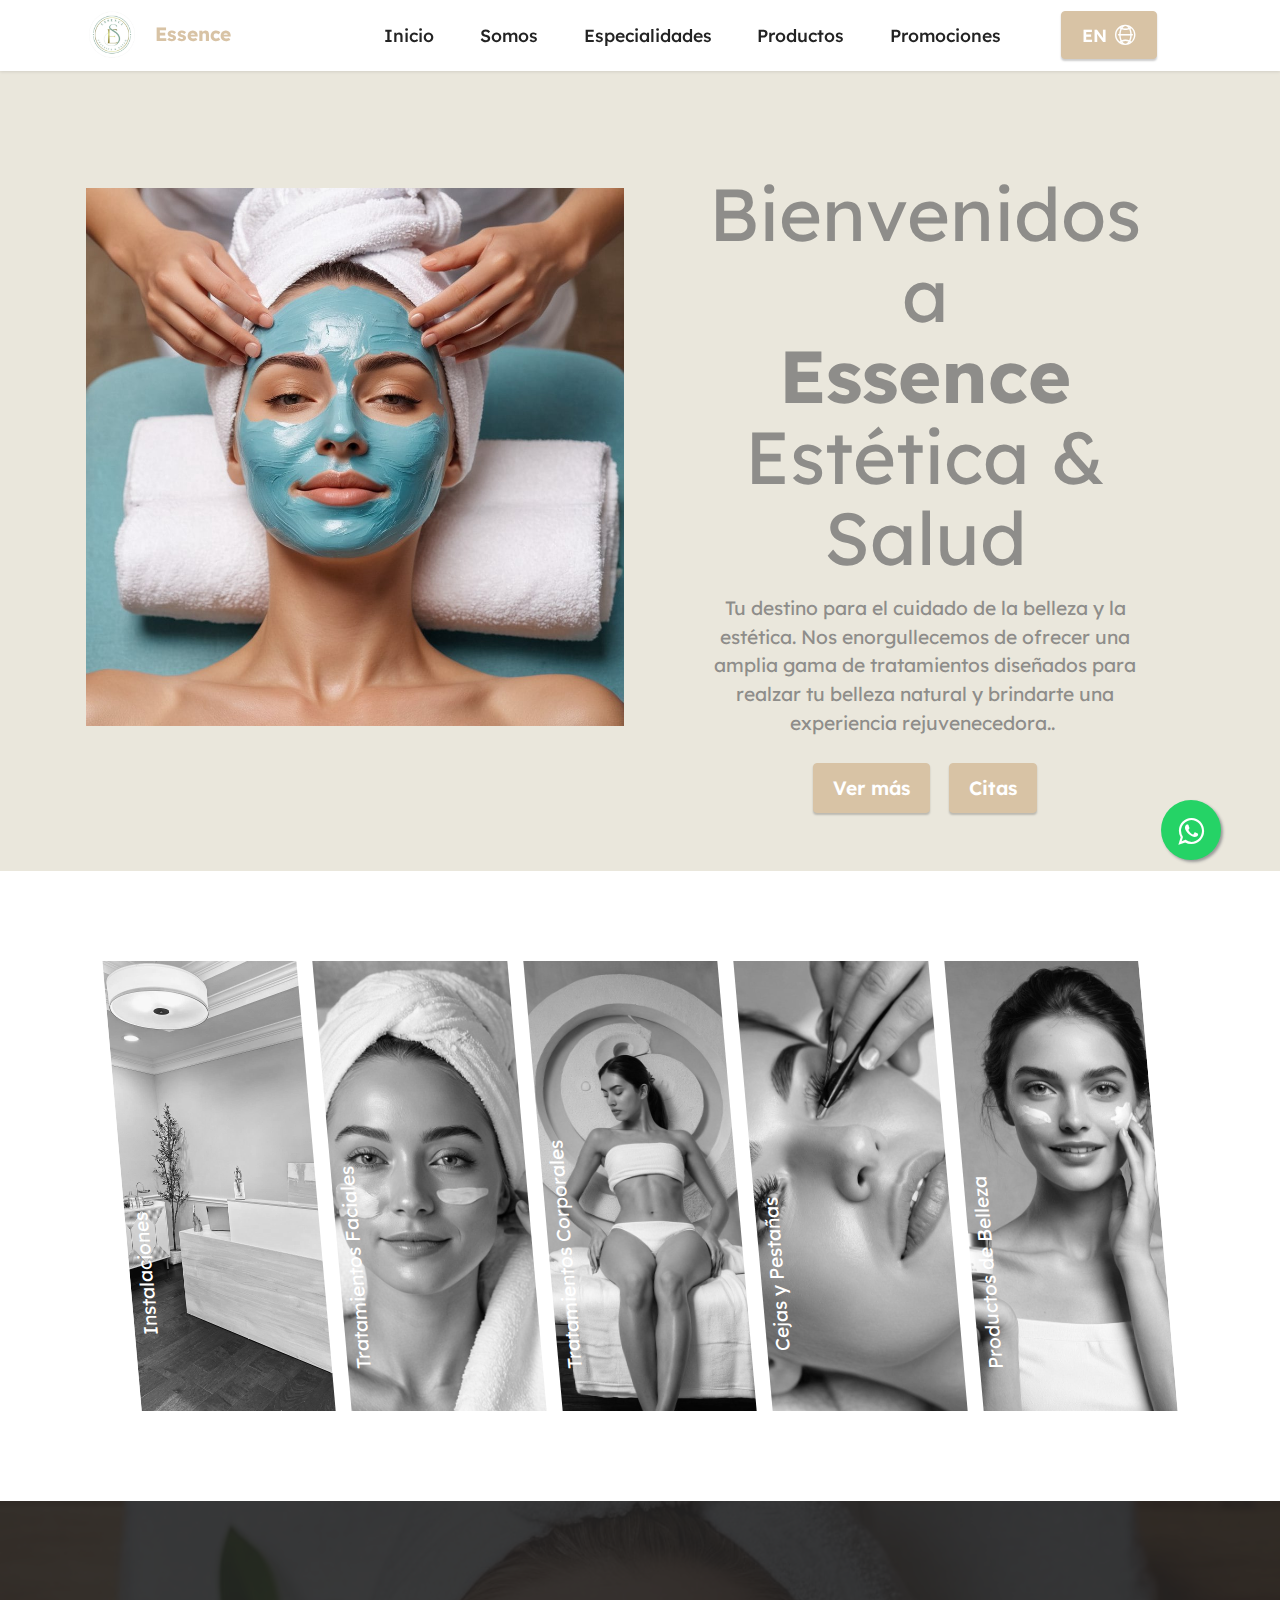
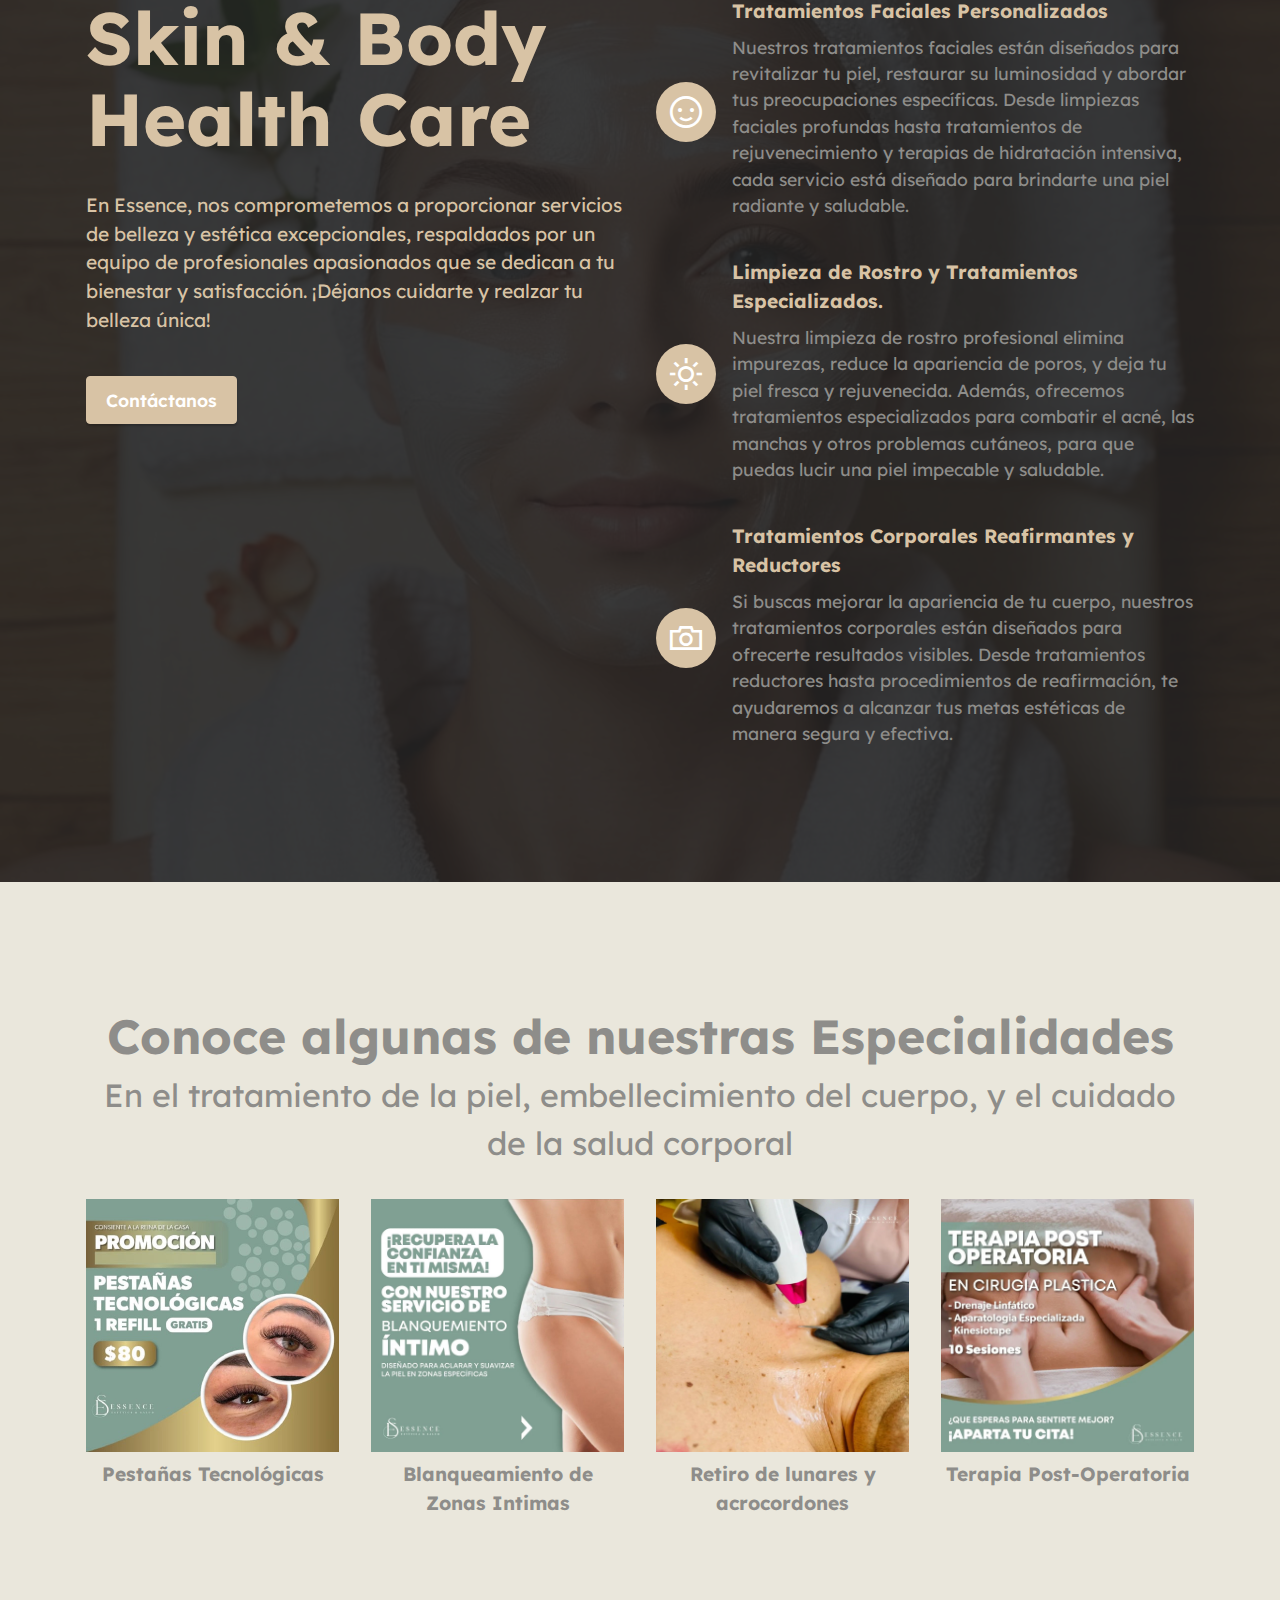
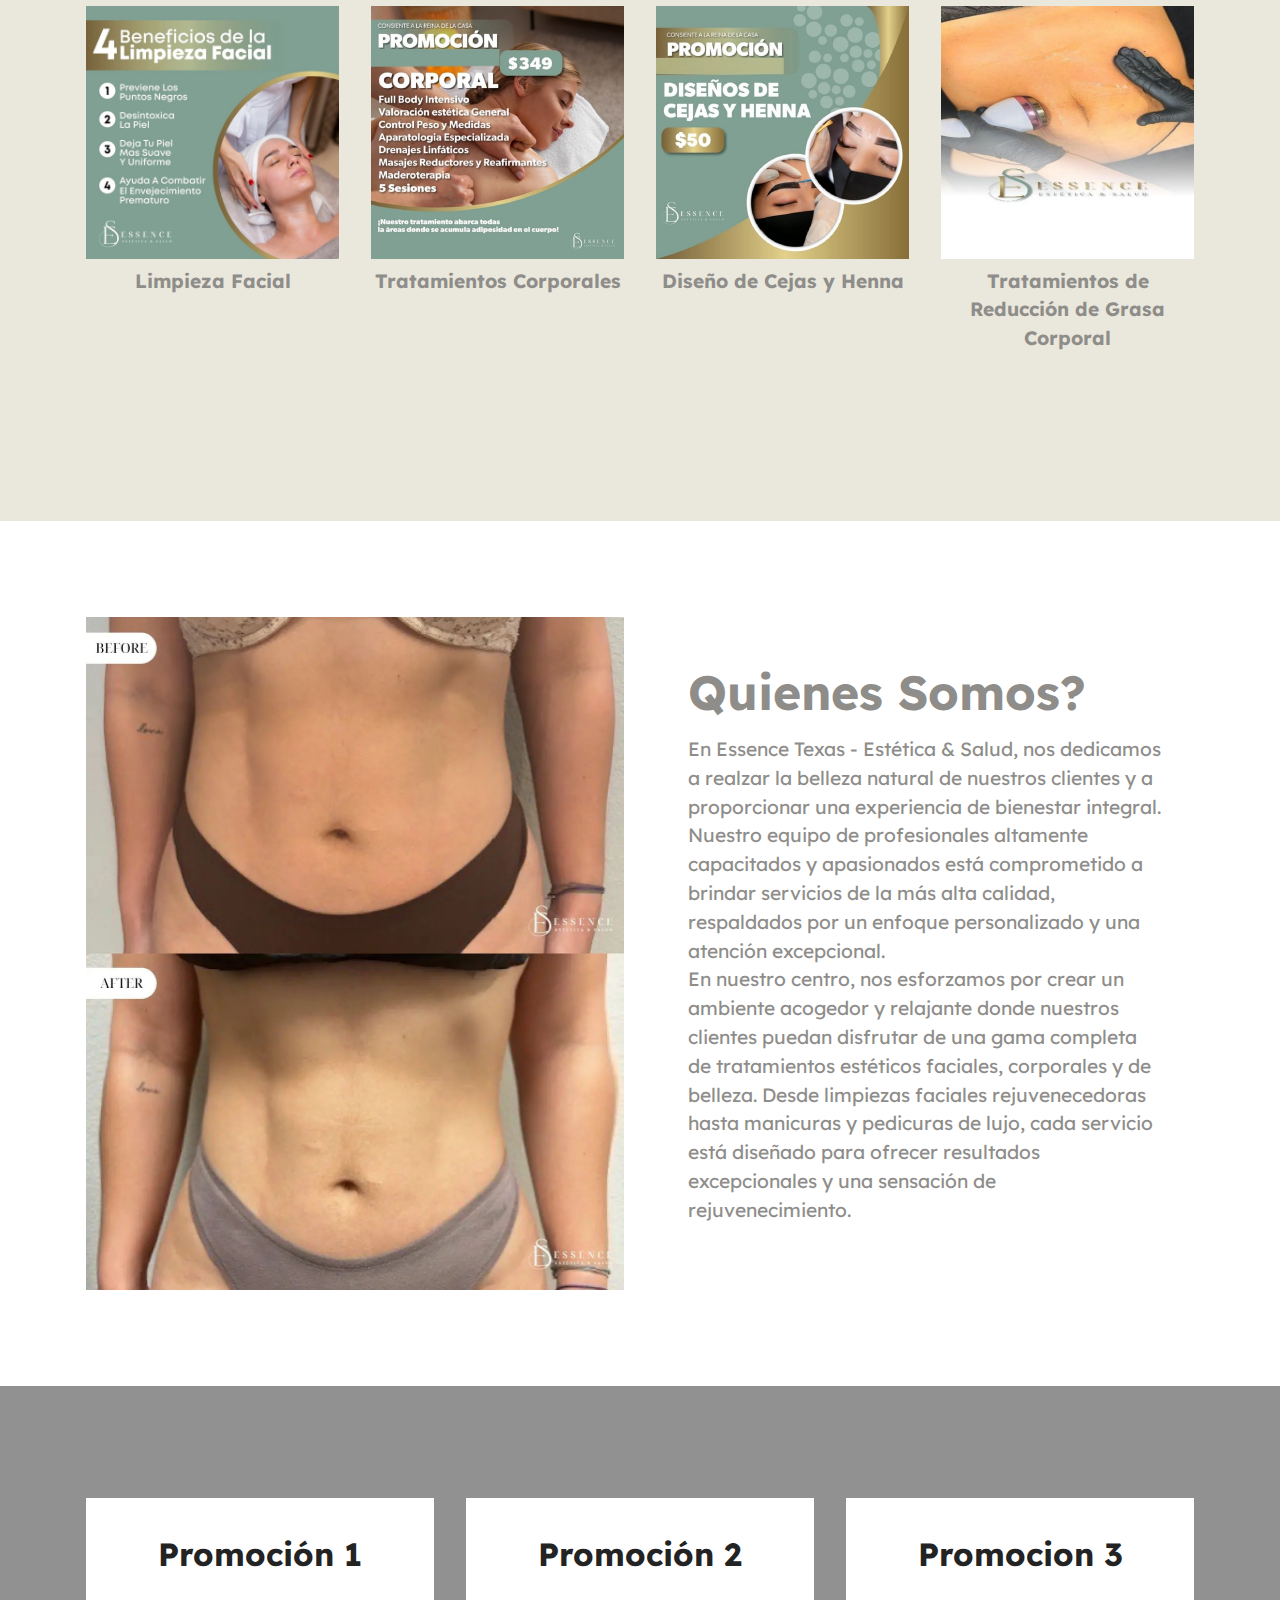
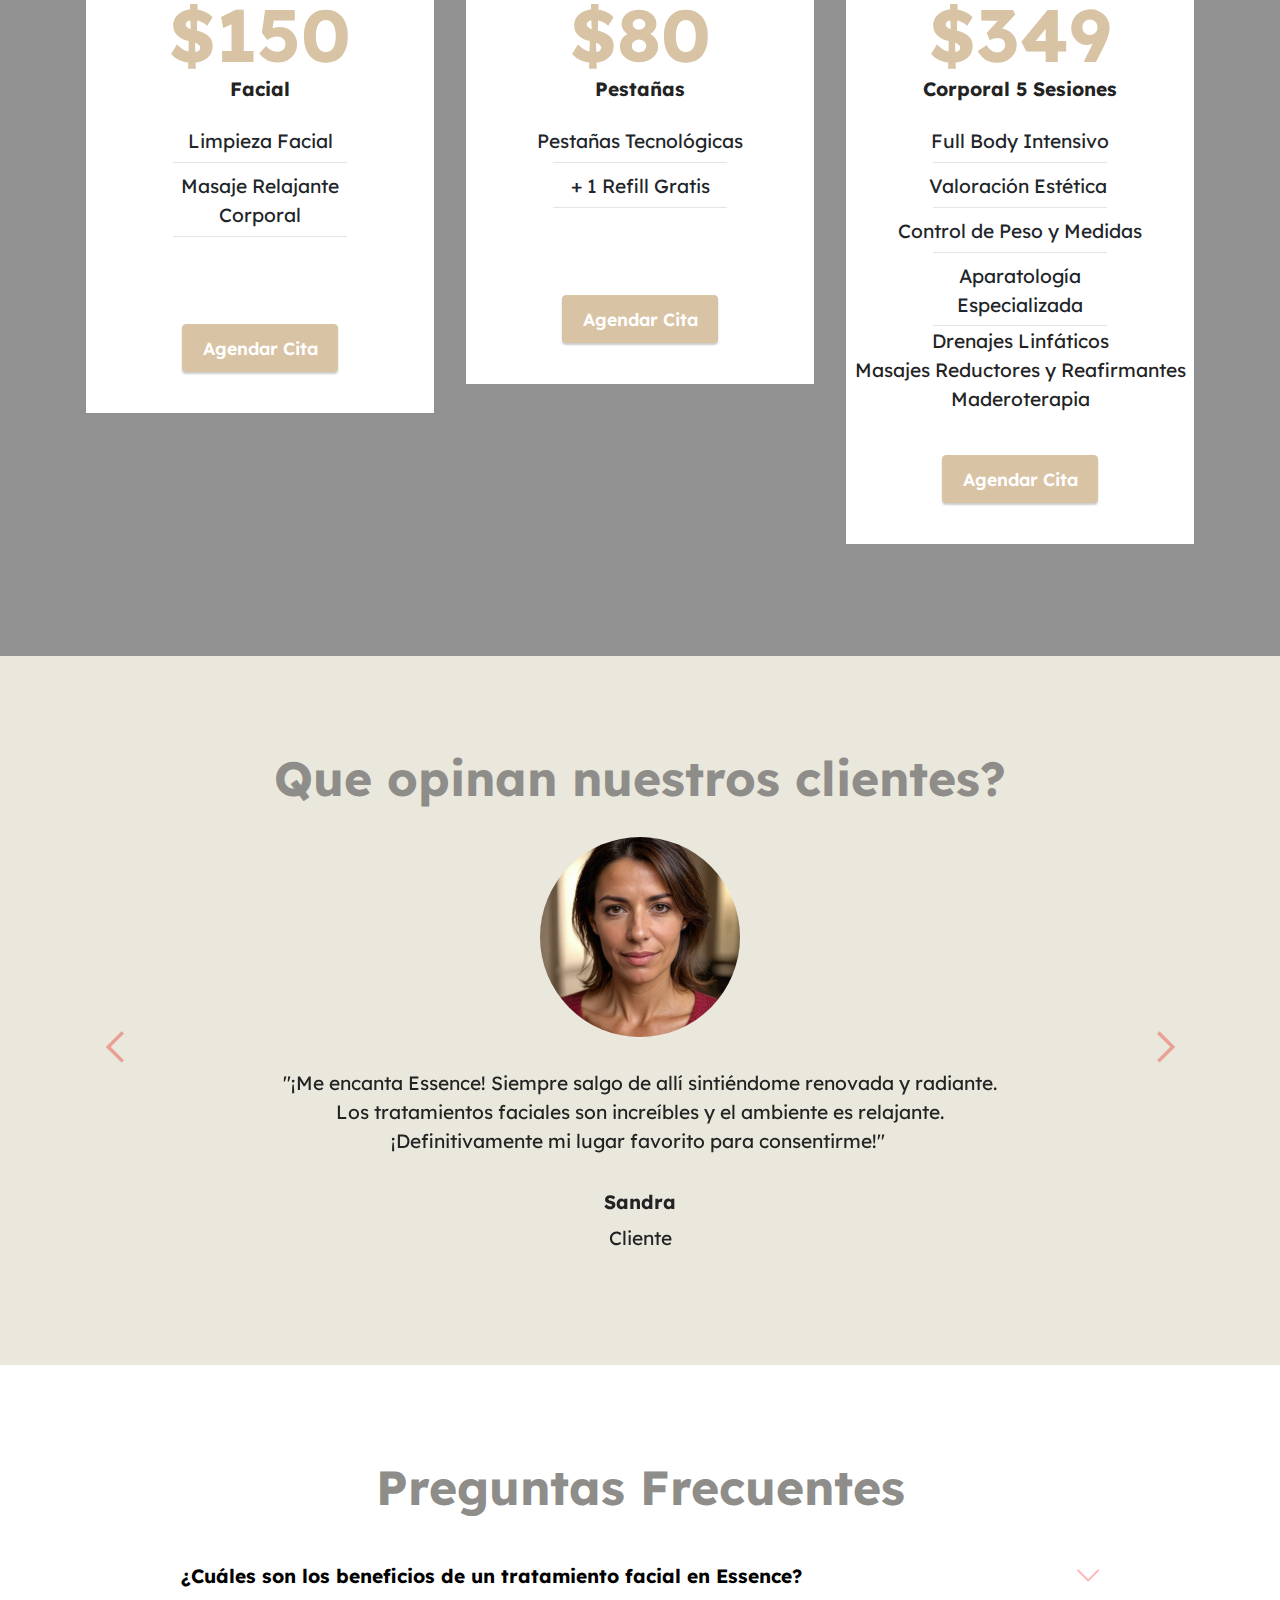
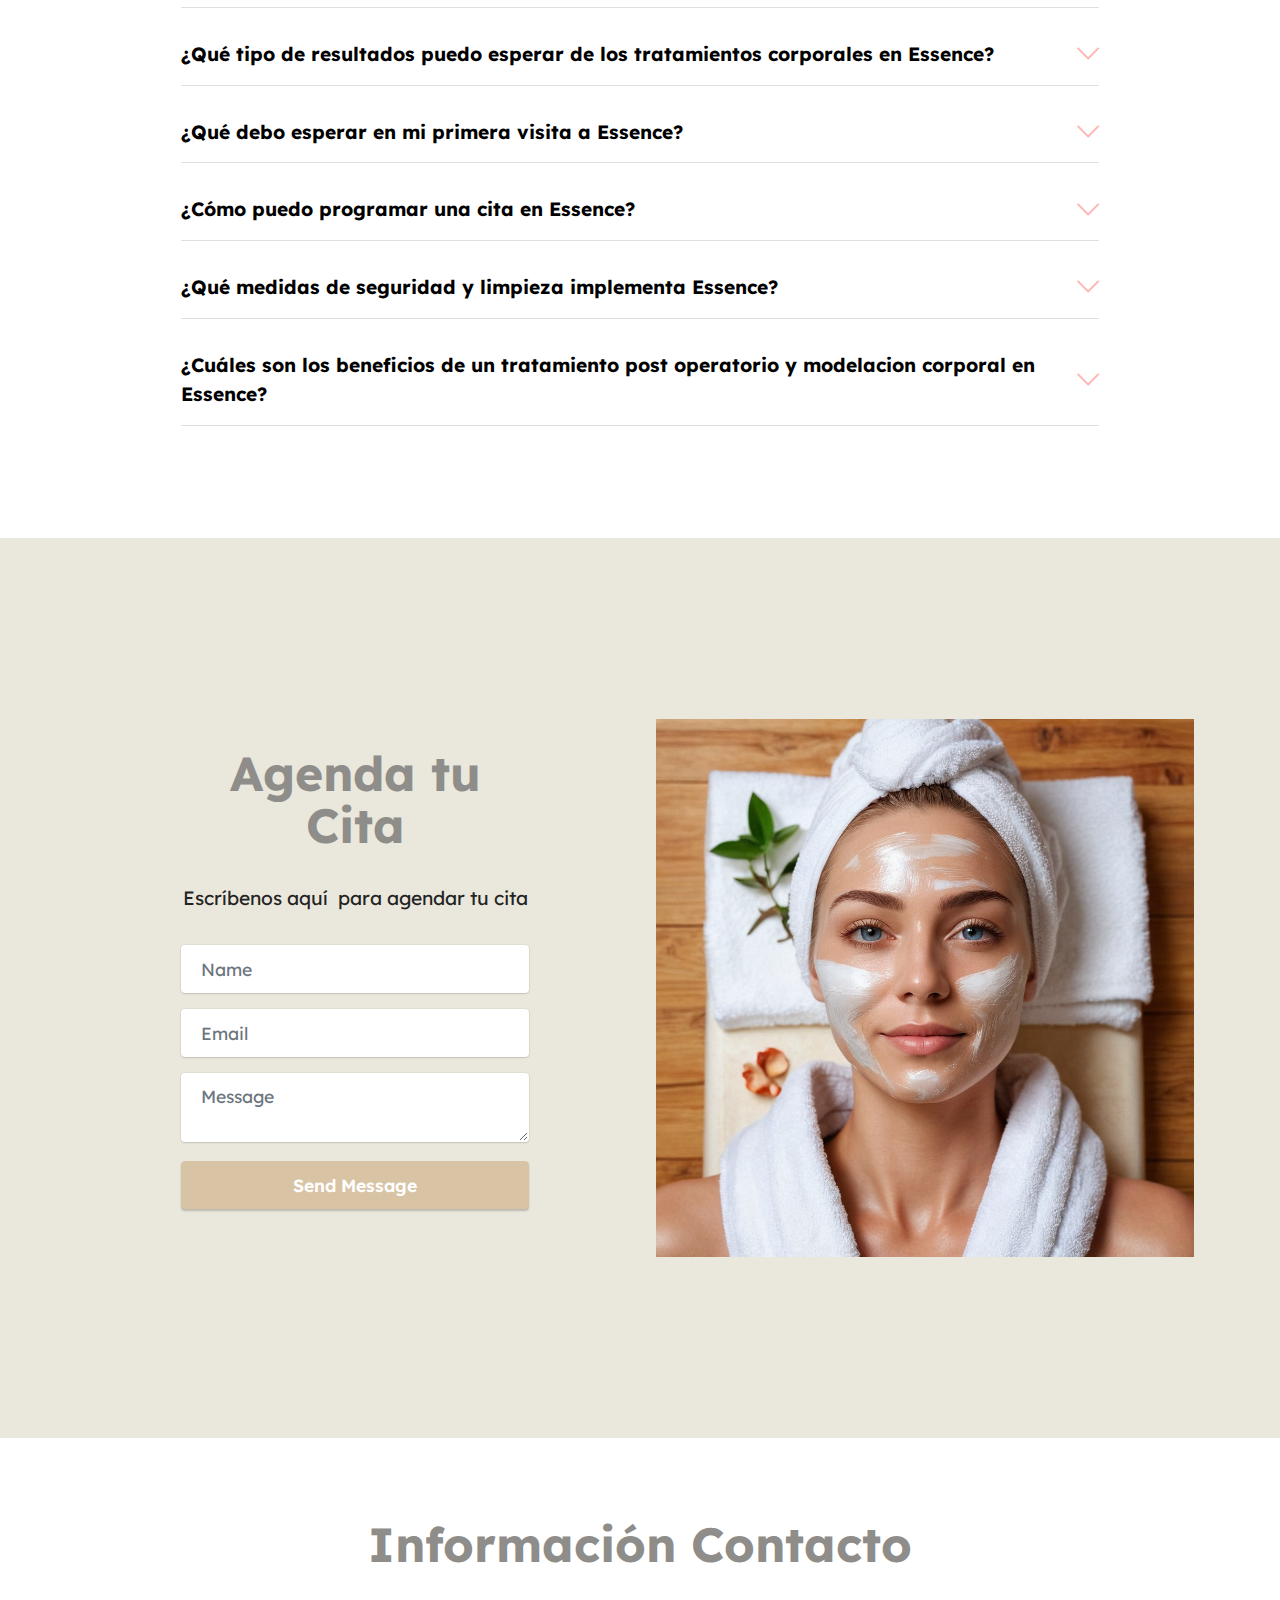
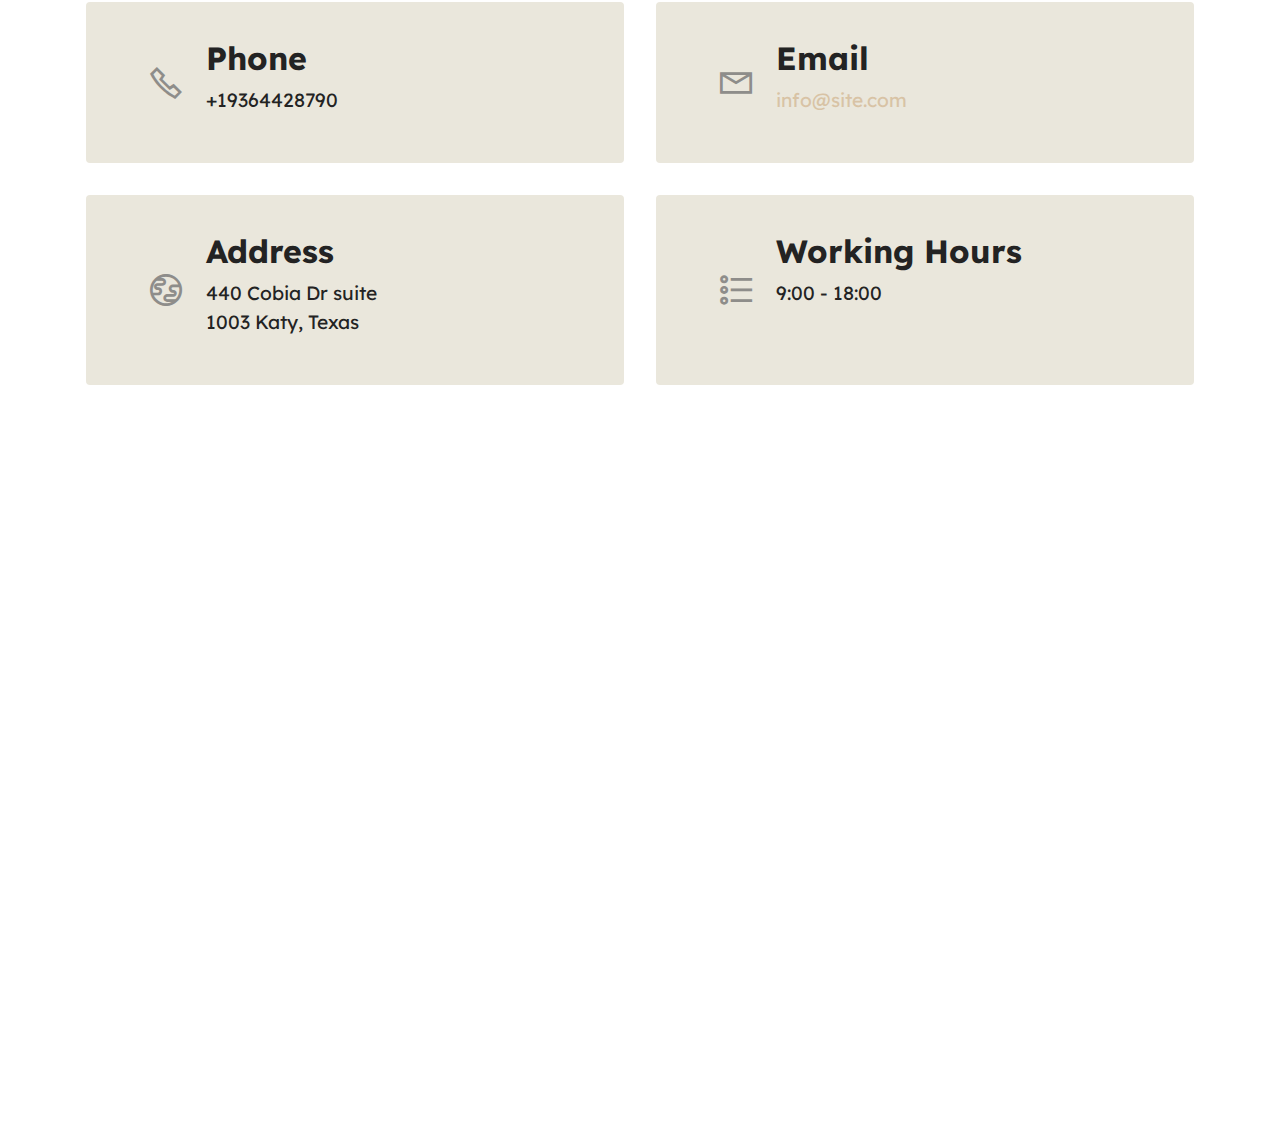
==== commit 29df33c2: "Update index.html" ====
--- a/index.html
+++ b/index.html
@@ -842,8 +842,8 @@
        </h10>				
     </div>
   </div>  
-</section><section class="display-7" style="padding: 0;align-items: center;justify-content: center;flex-wrap: wrap;    align-content: center;display: flex;position: relative;height: 4rem;"><a href="https://mobiri.se/1641846" style="flex: 1 1;height: 4rem;position: absolute;width: 100%;z-index: 1;"><img alt="" style="height: 4rem;" src="[data-uri]"></a><p style="margin: 0;text-align: center;" class="display-7">&#8204;</p><a style="z-index:1" href="https://mobirise.com/drag-drop-website-builder.html">Drag and Drop Website Builder</a></section><script src="assets/bootstrap/js/bootstrap.bundle.min.js"></script>  <script src="assets/parallax/jarallax.js"></script>  <script src="assets/smoothscroll/smooth-scroll.js"></script>  <script src="assets/ytplayer/index.js"></script>  <script src="assets/dropdown/js/navbar-dropdown.js"></script>  <script src="assets/mbr-switch-arrow/mbr-switch-arrow.js"></script>  <script src="assets/theme/js/script.js"></script>  <script src="assets/formoid/formoid.min.js"></script>  
+</section><section class="display-7" style="padding: 0;align-items: center;justify-content: center;flex-wrap: wrap;    align-content: center;display: none;position: relative;height: 4rem;"><a href="https://mobiri.se/1641846" style="flex: 1 1;height: 4rem;position: absolute;width: 100%;z-index: 1;"><img alt="" style="height: 4rem;" src="[data-uri]"></a><p style="margin: 0;text-align: center;" class="display-7">&#8204;</p><a style="z-index:1" href="https://mobirise.com/drag-drop-website-builder.html"></a></section><script src="assets/bootstrap/js/bootstrap.bundle.min.js"></script>  <script src="assets/parallax/jarallax.js"></script>  <script src="assets/smoothscroll/smooth-scroll.js"></script>  <script src="assets/ytplayer/index.js"></script>  <script src="assets/dropdown/js/navbar-dropdown.js"></script>  <script src="assets/mbr-switch-arrow/mbr-switch-arrow.js"></script>  <script src="assets/theme/js/script.js"></script>  <script src="assets/formoid/formoid.min.js"></script>  
   
   
 </body>
-</html>+</html>
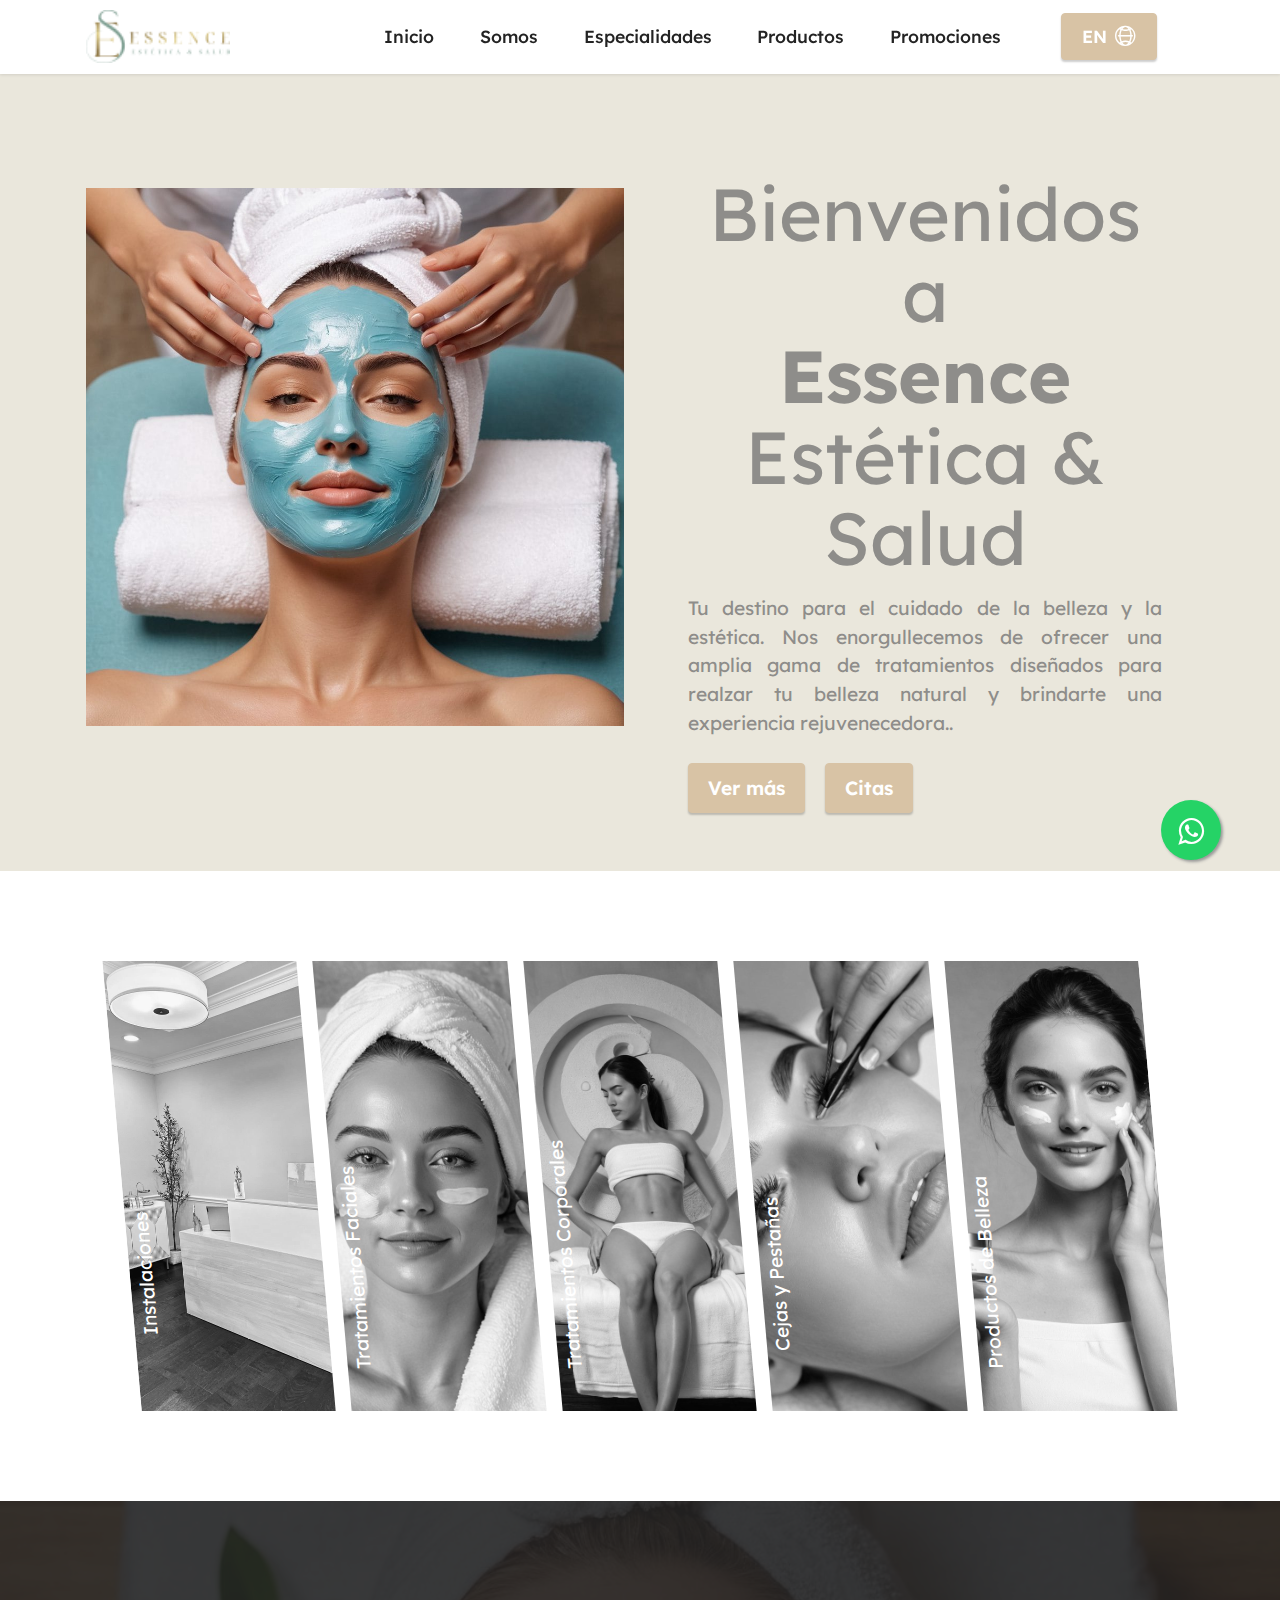
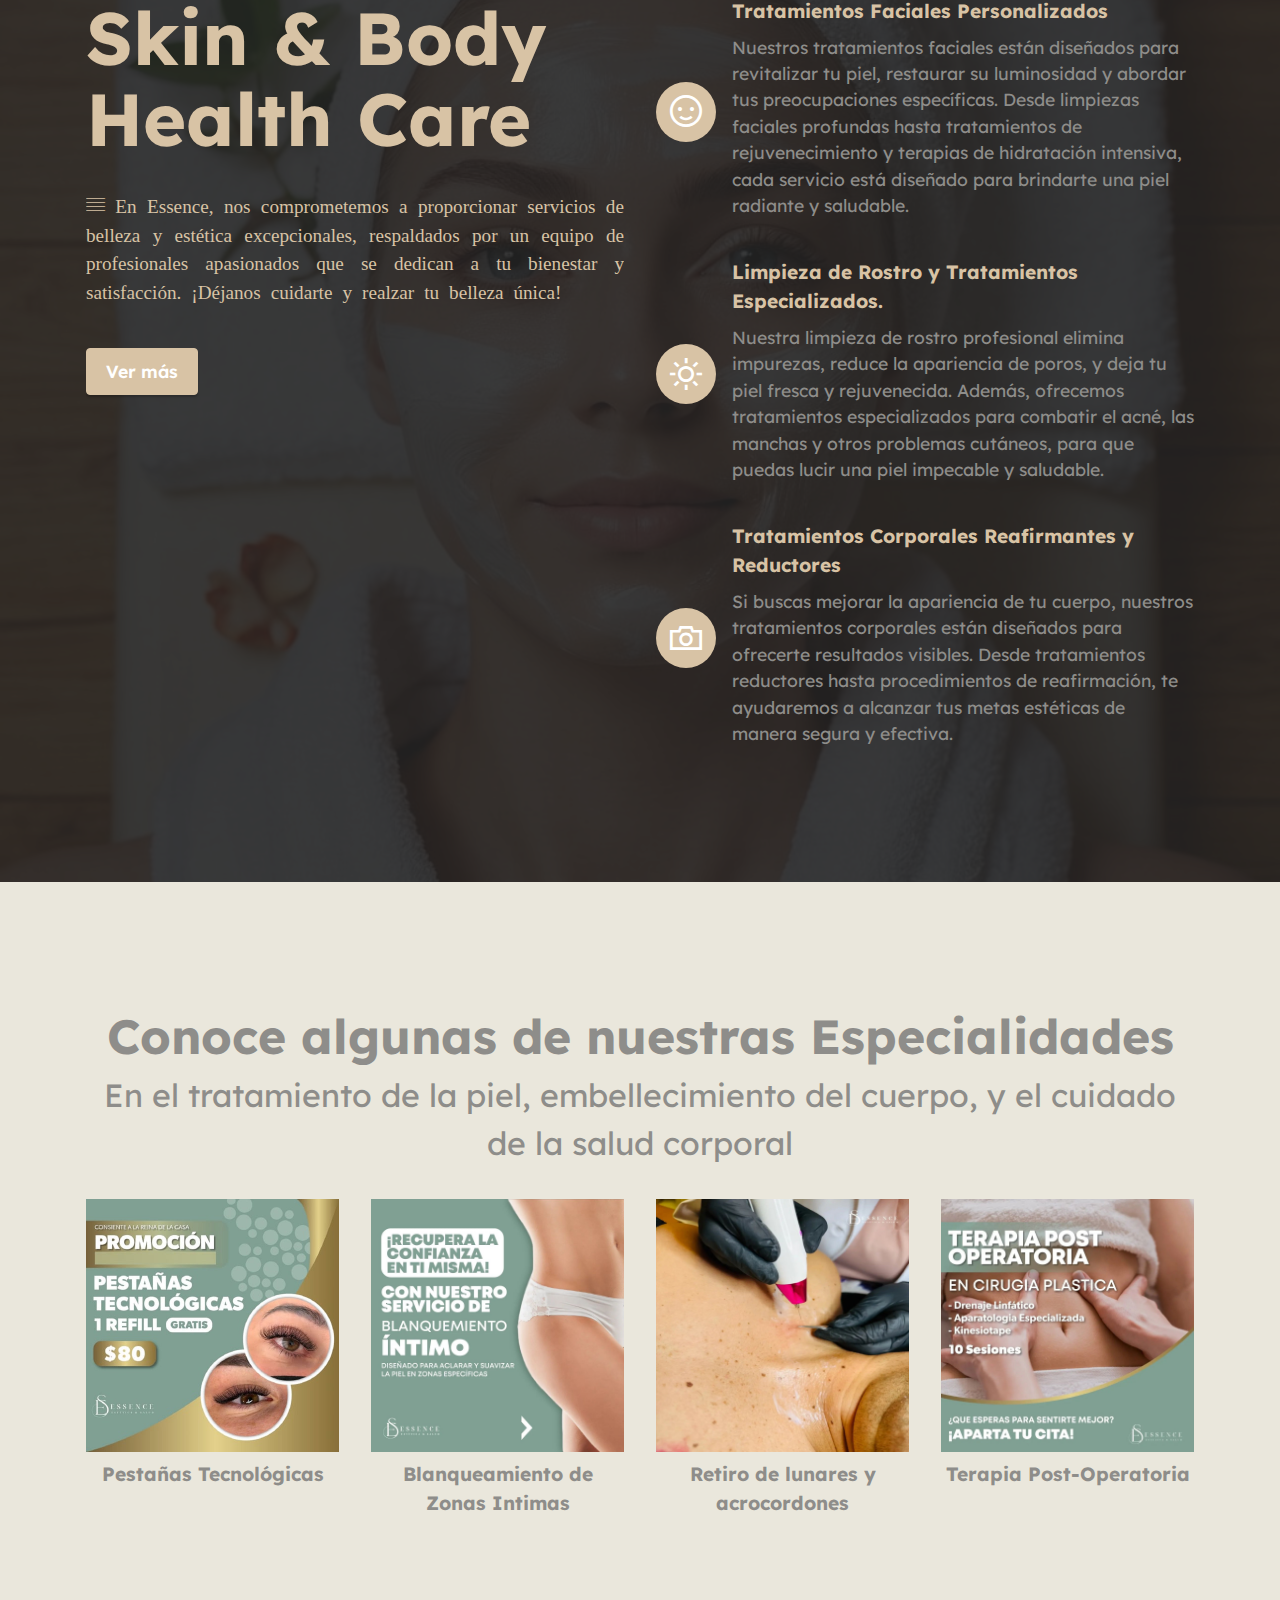
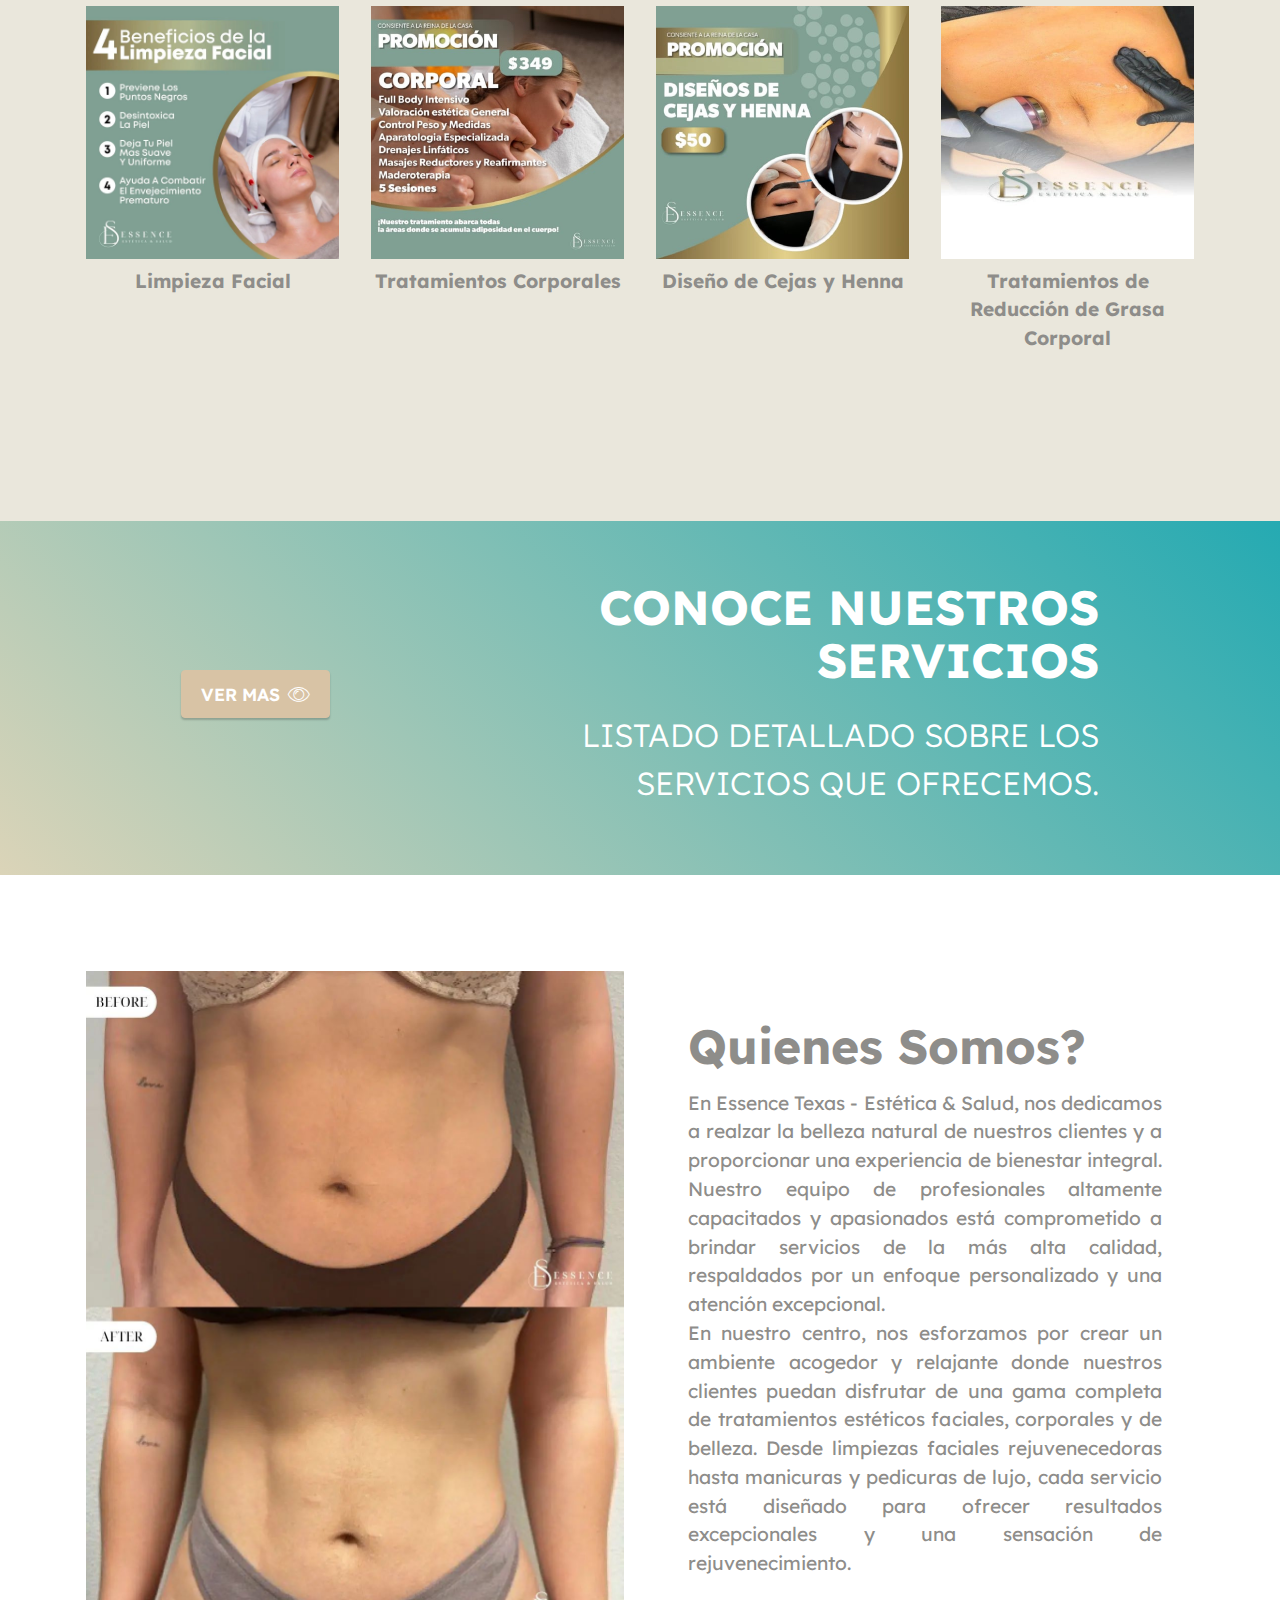
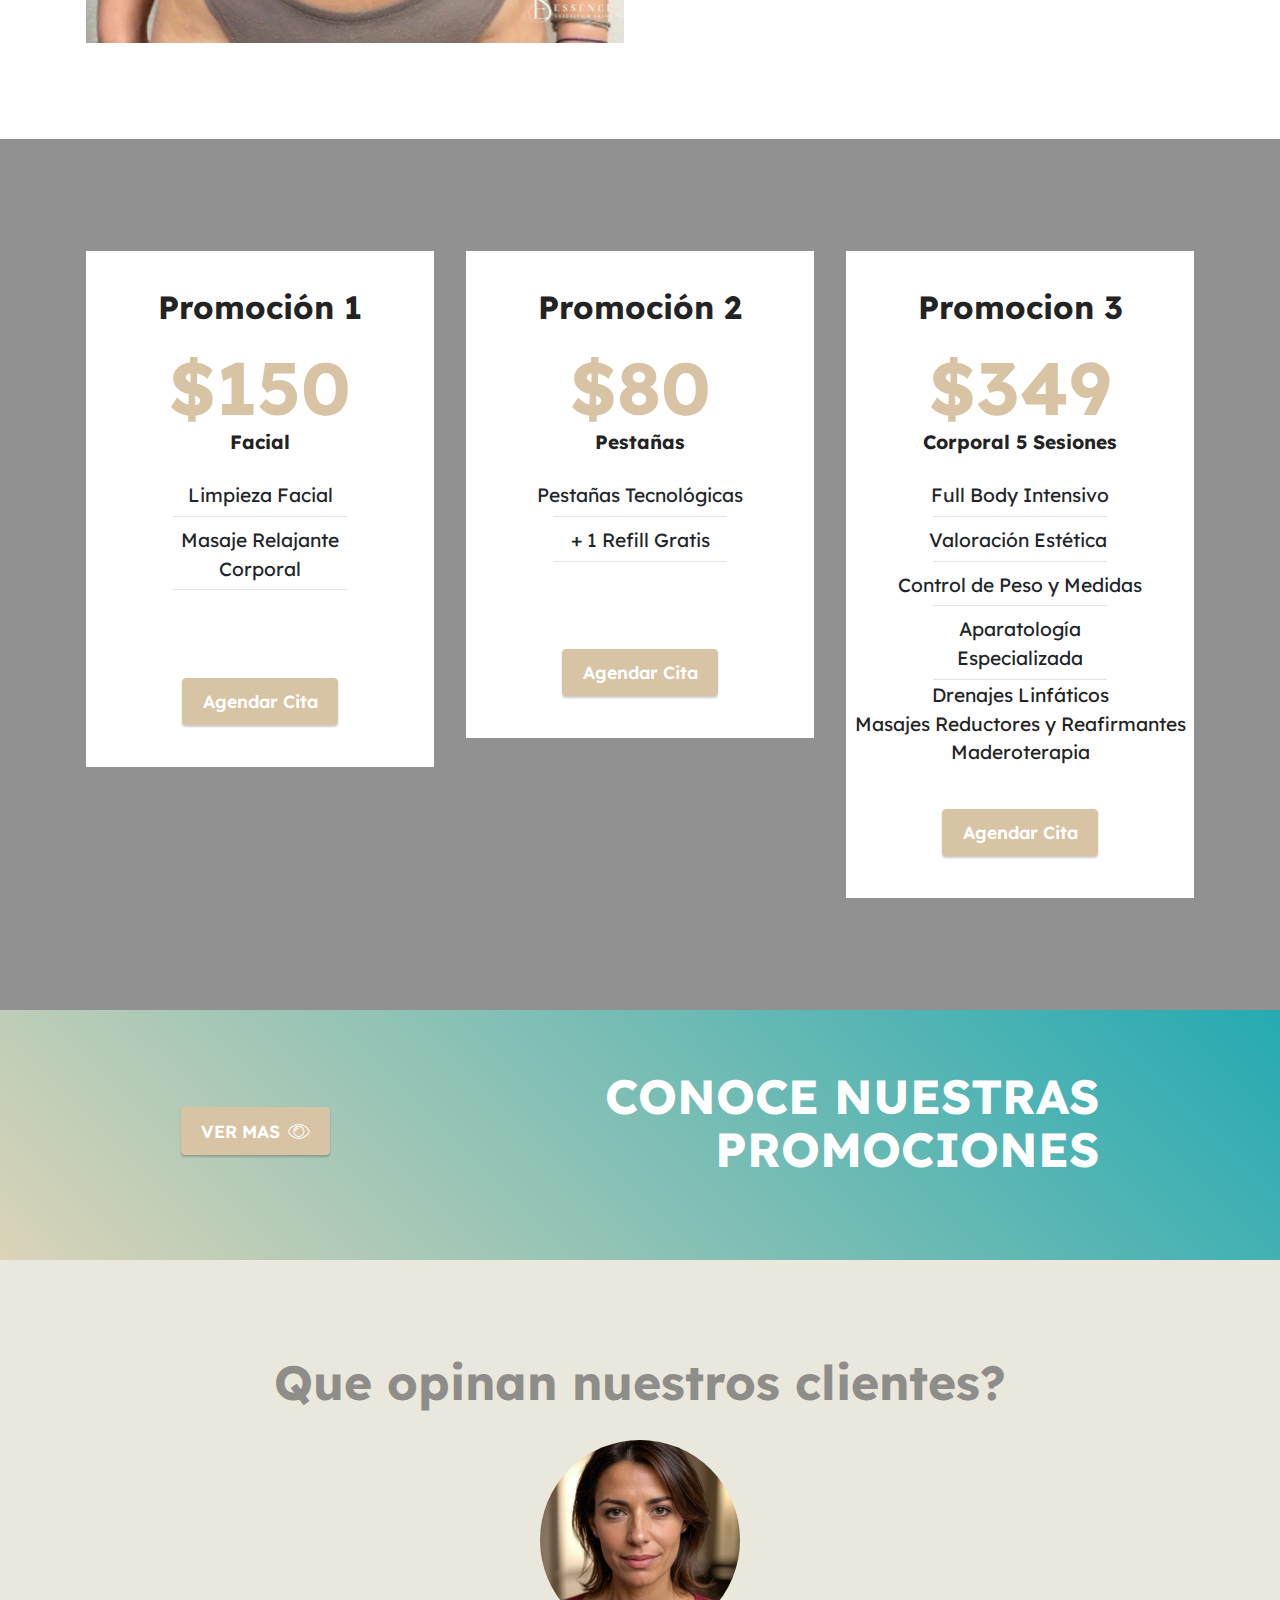
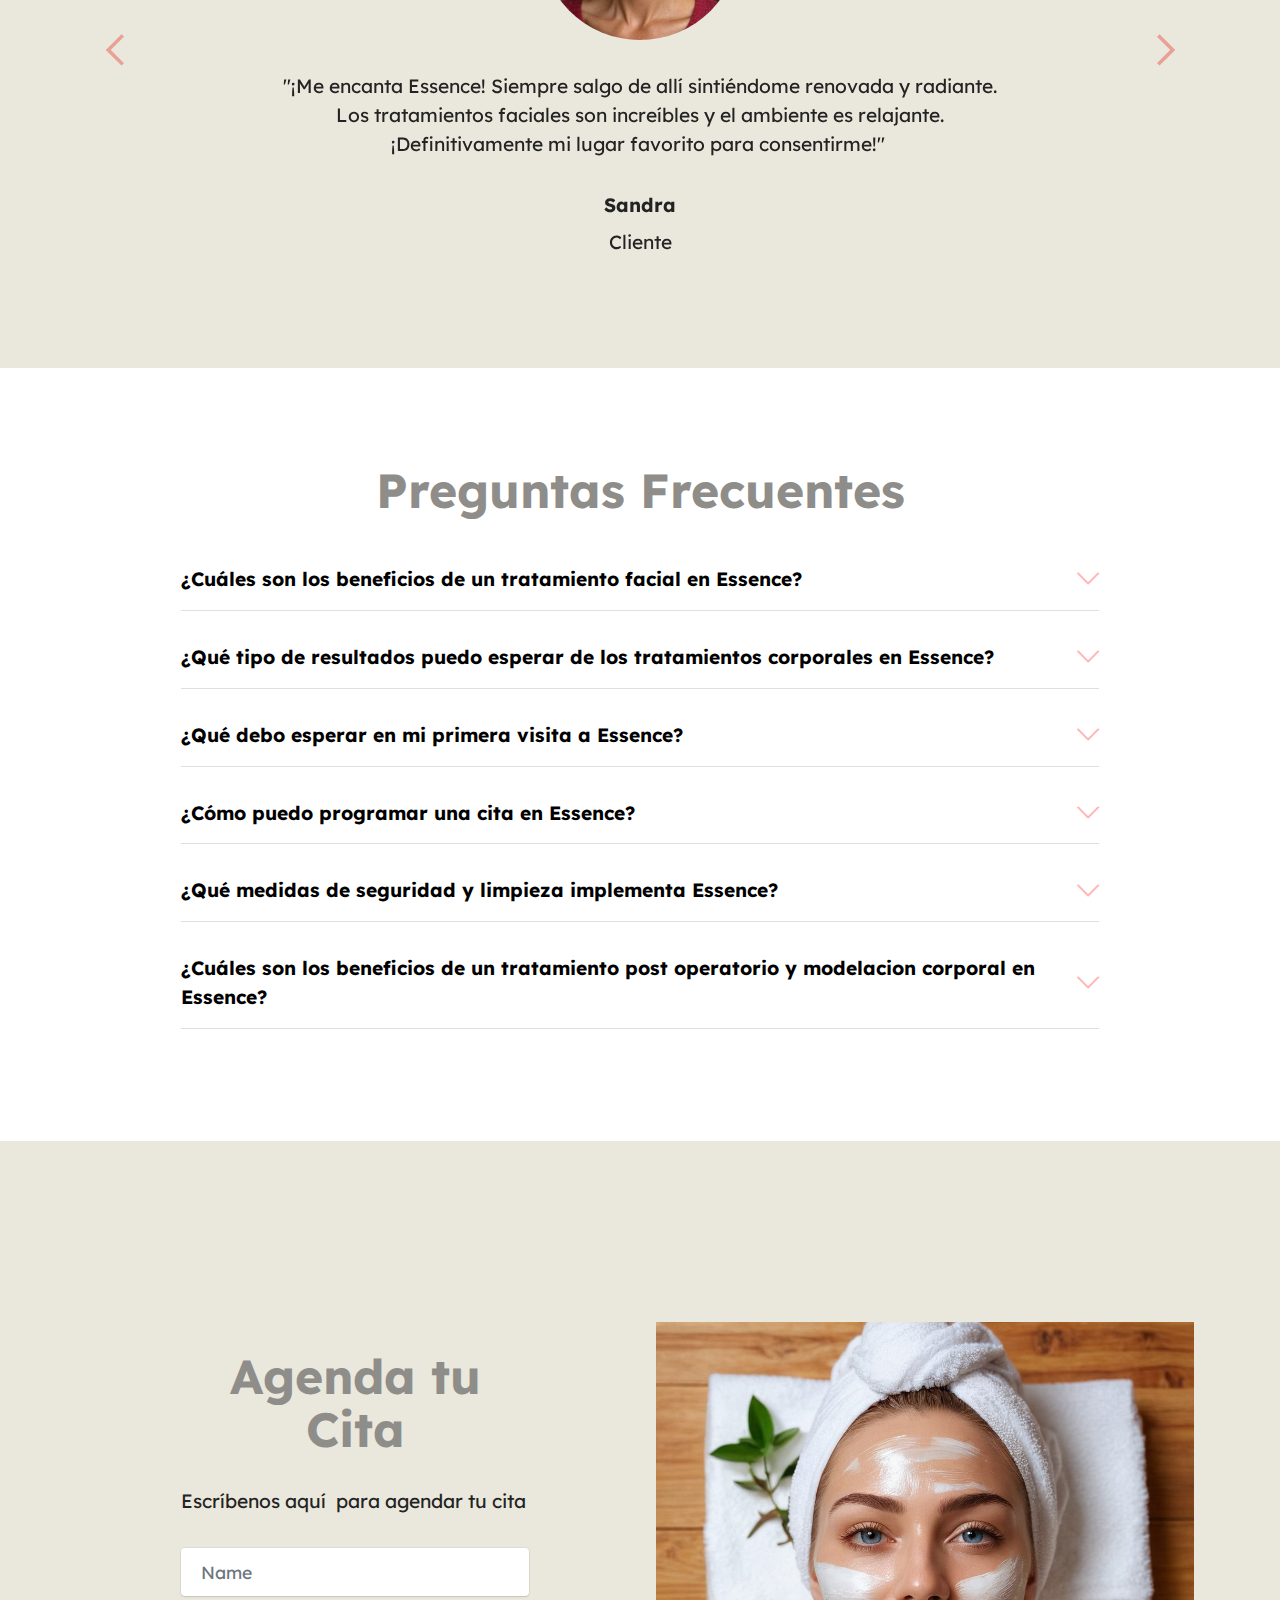
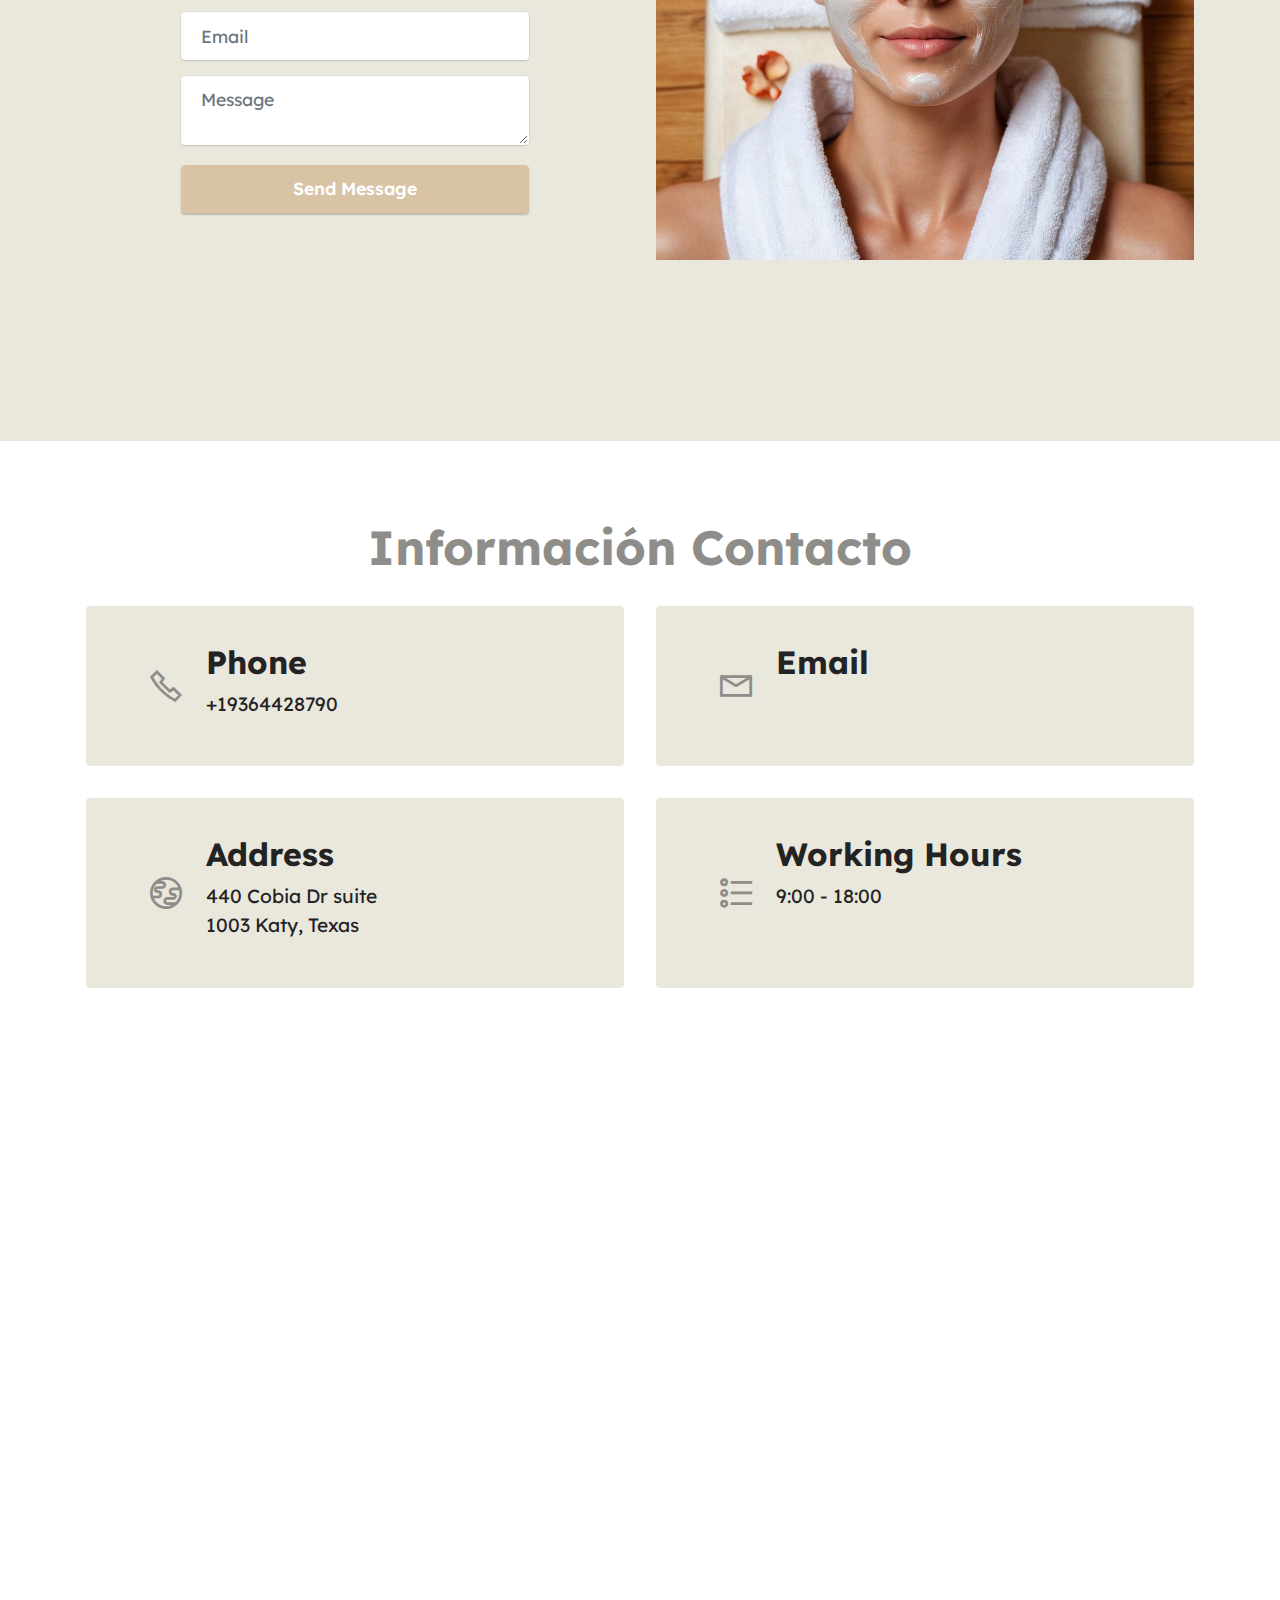
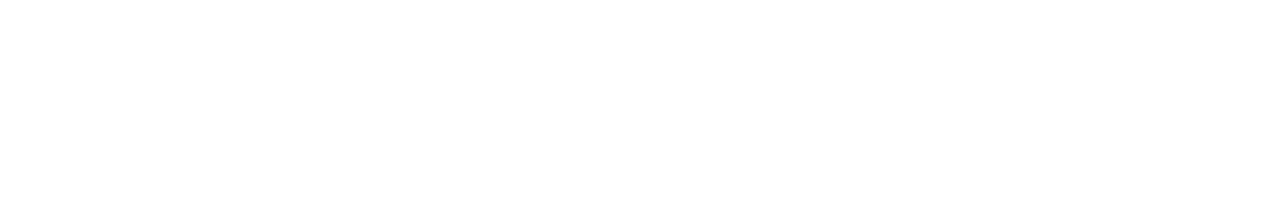
==== commit e35630af: "Update index.html" ====
--- a/index.html
+++ b/index.html
@@ -6,7 +6,7 @@
   <meta http-equiv="X-UA-Compatible" content="IE=edge">
   <meta name="generator" content="Mobirise v5.9.18, mobirise.com">
   <meta name="viewport" content="width=device-width, initial-scale=1, minimum-scale=1">
-  <link rel="shortcut icon" href="assets/images/logo-96x82.png" type="image/x-icon">
+  <link rel="shortcut icon" href="assets/images/essence-esttica-logo-marca-de-agua-93x34.png" type="image/x-icon">
   <meta name="description" content="">
   
   
@@ -23,7 +23,7 @@
   <link rel="stylesheet" href="assets/theme/css/style.css">
   <link rel="preload" href="https://fonts.googleapis.com/css?family=Lexend:100,200,300,400,500,600,700,800,900&display=swap" as="style" onload="this.onload=null;this.rel='stylesheet'">
   <noscript><link rel="stylesheet" href="https://fonts.googleapis.com/css?family=Lexend:100,200,300,400,500,600,700,800,900&display=swap"></noscript>
-  <link rel="preload" as="style" href="assets/mobirise/css/mbr-additional.css?v=ItWCgC"><link rel="stylesheet" href="assets/mobirise/css/mbr-additional.css?v=ItWCgC" type="text/css">
+  <link rel="preload" as="style" href="assets/mobirise/css/mbr-additional.css?v=WmdgZL"><link rel="stylesheet" href="assets/mobirise/css/mbr-additional.css?v=WmdgZL" type="text/css">
 
   
   
@@ -38,10 +38,10 @@
             <div class="navbar-brand">
                 <span class="navbar-logo">
                     <a href="index.html">
-                        <img src="assets/images/logo-96x82.png" alt="" style="height: 3rem;">
+                        <img src="assets/images/essence-esttica-logo-marca-de-agua-93x34.png" alt="" style="height: 3.3rem;">
                     </a>
                 </span>
-                <span class="navbar-caption-wrap"><a class="navbar-caption text-secondary text-primary display-7" href="index.html">Essence&nbsp;<br></a></span>
+                
             </div>
             <button class="navbar-toggler" type="button" data-toggle="collapse" data-bs-toggle="collapse" data-target="#navbarSupportedContent" data-bs-target="#navbarSupportedContent" aria-controls="navbarNavAltMarkup" aria-expanded="false" aria-label="Toggle navigation">
                 <div class="hamburger">
@@ -53,11 +53,11 @@
             </button>
             <div class="collapse navbar-collapse" id="navbarSupportedContent">
                 <ul class="navbar-nav nav-dropdown" data-app-modern-menu="true"><li class="nav-item"><a class="nav-link link text-black text-primary display-4" href="index.html">Inicio</a></li>
-                    <li class="nav-item"><a class="nav-link link text-black text-primary display-4" href="index.html#image1-b">Somos</a></li><li class="nav-item"><a class="nav-link link text-black text-primary display-4" href="index.html#gallery5-3">Especialidades</a></li><li class="nav-item"><a class="nav-link link text-black text-primary display-4" href="index.html#top">Productos</a></li>
-                    <li class="nav-item"><a class="nav-link link text-black text-primary display-4" href="index.html#pricing2-c">Promociones</a>
+                    <li class="nav-item"><a class="nav-link link text-black text-primary display-4" href="index.html#image1-b">Somos</a></li><li class="nav-item"><a class="nav-link link text-black text-primary display-4" href="page2.html">Especialidades</a></li><li class="nav-item"><a class="nav-link link text-black text-primary display-4" href="index.html#top">Productos</a></li>
+                    <li class="nav-item"><a class="nav-link link text-black text-primary display-4" href="page3.html">Promociones</a>
                     </li></ul>
                 
-                <div class="navbar-buttons mbr-section-btn"><a class="btn btn-secondary display-4" href="index.html#top"><span class="mbrib-globe-2 mbr-iconfont mbr-iconfont-btn"></span>EN</a></div>
+                <div class="navbar-buttons mbr-section-btn"><a class="btn btn-secondary display-4" href="page4.html"><span class="mbrib-globe-2 mbr-iconfont mbr-iconfont-btn"></span>EN</a></div>
             </div>
         </div>
     </nav>
@@ -80,7 +80,7 @@
                         <strong>
 </strong><div><strong><br></strong></div><div>Bienvenidos a</div><div><strong>Essence </strong>Estética&nbsp;&amp; Salud</div></h1>
                     <p class="mbr-text mbr-fonts-style display-7">Tu destino para el cuidado de la belleza y la estética. Nos enorgullecemos de ofrecer una amplia gama de tratamientos diseñados para realzar tu belleza natural y brindarte una experiencia rejuvenecedora..&nbsp;</p>
-                    <div class="mbr-section-btn mt-3"><a class="btn btn-secondary display-7" href="index.html#features13-2">Ver más</a> <a class="btn btn-secondary display-7" href="index.html#form4-6">Citas</a></div>
+                    <div class="mbr-section-btn mt-3"><a class="btn btn-secondary display-7" href="index.html#features13-2">Ver más</a> <a class="btn btn-secondary display-7" href="https://squareup.com/appointments/book/dos3sue3dopys2/L8J88J5GZVH4Y/start">Citas</a></div>
                 </div>
             </div>
         </div>
@@ -139,38 +139,38 @@
                 <div class="card-wrapper">
                     <div class="card-box align-left">
                         <h4 class="card-title mbr-fonts-style mb-4 display-1"><strong>Skin&nbsp;</strong><strong>&amp; Body Health Care</strong></h4>
-                        <p class="mbr-text mbr-fonts-style mb-4 display-7">
-                            En Essence, nos comprometemos a proporcionar servicios de belleza y estética excepcionales, respaldados por un equipo de profesionales apasionados que se dedican a tu bienestar y satisfacción. ¡Déjanos cuidarte y realzar tu belleza única!</p>
-                        <div class="mbr-section-btn"><a class="btn btn-secondary display-4" href="index.html#contacts2-8">Contáctanos</a></div>
+                        <p class="mbr-text mbri-align-justify mbr-fonts-style mb-4 display-7">
+                        En Essence, nos comprometemos a proporcionar servicios de belleza y estética excepcionales, respaldados por un equipo de profesionales apasionados que se dedican a tu bienestar y satisfacción. ¡Déjanos cuidarte y realzar tu belleza única!</p>
+                        <div class="mbr-section-btn"><a class="btn btn-secondary display-4" href="page2.html">Ver más</a></div>
                     </div>
                 </div>
             </div>
             <div class="col-12 col-lg-6">
                 <div class="item mbr-flex">
                     <div class="icon-box">
-                        <span class="mbr-iconfont mobi-mbri-smile-face mobi-mbri"></span>
+                        <a href="page2.html"><span class="mbr-iconfont mobi-mbri-smile-face mobi-mbri"></span></a>
                     </div>
                     <div class="text-box">
                         <h4 class="icon-title mbr-black mbr-fonts-style display-7"><strong>Tratamientos Faciales Personalizad</strong><strong>os</strong></h4>
-                        <h5 class="icon-text mbr-black mbr-fonts-style display-4">Nuestros tratamientos faciales están diseñados para revitalizar tu piel, restaurar su luminosidad y abordar tus preocupaciones específicas. Desde limpiezas faciales profundas hasta tratamientos de rejuvenecimiento y terapias de hidratación intensiva, cada servicio está diseñado para brindarte una piel radiante y saludable.&nbsp;</h5>
+                        <h5 class="icon-text  text-align-justify  mbr-black mbr-fonts-style display-4">Nuestros tratamientos faciales están diseñados para revitalizar tu piel, restaurar su luminosidad y abordar tus preocupaciones específicas. Desde limpiezas faciales profundas hasta tratamientos de rejuvenecimiento y terapias de hidratación intensiva, cada servicio está diseñado para brindarte una piel radiante y saludable.&nbsp;</h5>
                     </div>
                 </div>
                 <div class="item mbr-flex">
                     <div class="icon-box">
-                        <span class="mbr-iconfont mobi-mbri-sun mobi-mbri"></span>
+                        <a href="page2.html"><span class="mbr-iconfont mobi-mbri-sun mobi-mbri"></span></a>
                     </div>
                     <div class="text-box">
                         <h4 class="icon-title mbr-black mbr-fonts-style display-7"><strong>Limpieza de Rostro y Tratamientos Especializados.</strong></h4>
-                        <h5 class="icon-text mbr-black mbr-fonts-style display-4">Nuestra limpieza de rostro profesional elimina impurezas, reduce la apariencia de poros, y deja tu piel fresca y rejuvenecida. Además, ofrecemos tratamientos especializados para combatir el acné, las manchas y otros problemas cutáneos, para que puedas lucir una piel impecable y saludable.&nbsp;</h5>
+                        <h5 class="icon-text mbr-text-align-justify mbr-fonts-style display-4">Nuestra limpieza de rostro profesional elimina impurezas, reduce la apariencia de poros, y deja tu piel fresca y rejuvenecida. Además, ofrecemos tratamientos especializados para combatir el acné, las manchas y otros problemas cutáneos, para que puedas lucir una piel impecable y saludable.&nbsp;</h5>
                     </div>
                 </div>
                 <div class="item mbr-flex">
                     <div class="icon-box">
-                        <span class="mbr-iconfont mobi-mbri-camera mobi-mbri"></span>
+                        <a href="page2.html"><span class="mbr-iconfont mobi-mbri-camera mobi-mbri"></span></a>
                     </div>
                     <div class="text-box">
                         <h4 class="icon-title mbr-black mbr-fonts-style display-7"><strong>Tratamientos Corporales Reafirmantes y Reductores</strong></h4>
-                        <h5 class="icon-text mbr-black mbr-fonts-style display-4">Si buscas mejorar la apariencia de tu cuerpo, nuestros tratamientos corporales están diseñados para ofrecerte resultados visibles. Desde tratamientos reductores hasta procedimientos de reafirmación, te ayudaremos a alcanzar tus metas estéticas de manera segura y efectiva.&nbsp;</h5>
+                        <h5 class="icon-text mbr-text-align-justify mbr-black mbr-fonts-style display-4">Si buscas mejorar la apariencia de tu cuerpo, nuestros tratamientos corporales están diseñados para ofrecerte resultados visibles. Desde tratamientos reductores hasta procedimientos de reafirmación, te ayudaremos a alcanzar tus metas estéticas de manera segura y efectiva.&nbsp;</h5>
                     </div>
                 </div>
             </div>
@@ -190,8 +190,8 @@
         </div>
         <div class="row mbr-gallery mt-4">
             <div class="col-12 col-md-6 col-lg-3 item gallery-image">
-                <div class="item-wrapper" data-toggle="modal" data-bs-toggle="modal" data-target="#uiyjMa5Aex-modal" data-bs-target="#uiyjMa5Aex-modal">
-                    <img class="w-100" src="assets/images/440581843-122113952252280281-6068812713474624455-n-506x506.jpg" alt="" data-slide-to="0" data-bs-slide-to="0" data-target="#lb-uiyjMa5Aex" data-bs-target="#lb-uiyjMa5Aex">
+                <div class="item-wrapper" data-toggle="modal" data-bs-toggle="modal" data-target="#uiVVlnayvf-modal" data-bs-target="#uiVVlnayvf-modal">
+                    <img class="w-100" src="assets/images/440581843-122113952252280281-6068812713474624455-n-506x506.jpg" alt="" data-slide-to="0" data-bs-slide-to="0" data-target="#lb-uiVVlnayvf" data-bs-target="#lb-uiVVlnayvf">
                     <div class="icon-wrapper">
                         <span class="mobi-mbri mobi-mbri-search mbr-iconfont mbr-iconfont-btn"></span>
                     </div>
@@ -199,8 +199,8 @@
                 <h6 class="mbr-item-subtitle mbr-fonts-style align-center mb-2 mt-2 display-7"><strong>Pestañas Tecnológicas</strong></h6>
             </div>
             <div class="col-12 col-md-6 col-lg-3 item gallery-image">
-                <div class="item-wrapper" data-toggle="modal" data-bs-toggle="modal" data-target="#uiyjMa5Aex-modal" data-bs-target="#uiyjMa5Aex-modal">
-                    <img class="w-100" src="assets/images/446856869-1429550844359792-1229540665485581456-n.webp" alt="" data-slide-to="1" data-bs-slide-to="1" data-target="#lb-uiyjMa5Aex" data-bs-target="#lb-uiyjMa5Aex">
+                <div class="item-wrapper" data-toggle="modal" data-bs-toggle="modal" data-target="#uiVVlnayvf-modal" data-bs-target="#uiVVlnayvf-modal">
+                    <img class="w-100" src="assets/images/446856869-1429550844359792-1229540665485581456-n.webp" alt="" data-slide-to="1" data-bs-slide-to="1" data-target="#lb-uiVVlnayvf" data-bs-target="#lb-uiVVlnayvf">
                     <div class="icon-wrapper">
                         <span class="mobi-mbri mobi-mbri-search mbr-iconfont mbr-iconfont-btn"></span>
                     </div>
@@ -208,8 +208,8 @@
                 <h6 class="mbr-item-subtitle mbr-fonts-style align-center mb-2 mt-2 display-7"><strong>Blanqueamiento de Zonas Intimas</strong></h6>
             </div>
             <div class="col-12 col-md-6 col-lg-3 item gallery-image">
-                <div class="item-wrapper" data-toggle="modal" data-bs-toggle="modal" data-target="#uiyjMa5Aex-modal" data-bs-target="#uiyjMa5Aex-modal">
-                    <img class="w-100" src="assets/images/446260694-293198243864218-8311936735370177321-n-1.webp" alt="" data-slide-to="2" data-bs-slide-to="2" data-target="#lb-uiyjMa5Aex" data-bs-target="#lb-uiyjMa5Aex">
+                <div class="item-wrapper" data-toggle="modal" data-bs-toggle="modal" data-target="#uiVVlnayvf-modal" data-bs-target="#uiVVlnayvf-modal">
+                    <img class="w-100" src="assets/images/446260694-293198243864218-8311936735370177321-n-1.webp" alt="" data-slide-to="2" data-bs-slide-to="2" data-target="#lb-uiVVlnayvf" data-bs-target="#lb-uiVVlnayvf">
                     <div class="icon-wrapper">
                         <span class="mobi-mbri mobi-mbri-search mbr-iconfont mbr-iconfont-btn"></span>
                     </div>
@@ -217,8 +217,8 @@
                 <h6 class="mbr-item-subtitle mbr-fonts-style align-center mb-2 mt-2 display-7"><strong>Retiro de lunares y acrocordones</strong></h6>
             </div>
             <div class="col-12 col-md-6 col-lg-3 item gallery-image">
-                <div class="item-wrapper" data-toggle="modal" data-bs-toggle="modal" data-target="#uiyjMa5Aex-modal" data-bs-target="#uiyjMa5Aex-modal">
-                    <img class="w-100" src="assets/images/445674543-436581682317889-7359393292997760431-n.webp" alt="" data-slide-to="3" data-bs-slide-to="3" data-target="#lb-uiyjMa5Aex" data-bs-target="#lb-uiyjMa5Aex">
+                <div class="item-wrapper" data-toggle="modal" data-bs-toggle="modal" data-target="#uiVVlnayvf-modal" data-bs-target="#uiVVlnayvf-modal">
+                    <img class="w-100" src="assets/images/445674543-436581682317889-7359393292997760431-n.webp" alt="" data-slide-to="3" data-bs-slide-to="3" data-target="#lb-uiVVlnayvf" data-bs-target="#lb-uiVVlnayvf">
                     <div class="icon-wrapper">
                         <span class="mobi-mbri mobi-mbri-search mbr-iconfont mbr-iconfont-btn"></span>
                     </div>
@@ -227,11 +227,11 @@
             </div>
         </div>
 
-        <div class="modal mbr-slider" tabindex="-1" role="dialog" aria-hidden="true" id="uiyjMa5Aex-modal">
+        <div class="modal mbr-slider" tabindex="-1" role="dialog" aria-hidden="true" id="uiVVlnayvf-modal">
             <div class="modal-dialog" role="document">
                 <div class="modal-content">
                     <div class="modal-body">
-                        <div class="carousel slide" id="lb-uiyjMa5Aex" data-interval="5000" data-bs-interval="5000">
+                        <div class="carousel slide" id="lb-uiVVlnayvf" data-interval="5000" data-bs-interval="5000">
                             <div class="carousel-inner">
                                 <div class="carousel-item active">
                                     <img class="d-block w-100" src="assets/images/440581843-122113952252280281-6068812713474624455-n-506x506.jpg" alt="Mobirise Website Builder">
@@ -247,18 +247,18 @@
                                 </div>
                             </div>
                             <ol class="carousel-indicators">
-                                <li data-slide-to="0" data-bs-slide-to="0" class="active" data-target="#lb-uiyjMa5Aex" data-bs-target="#lb-uiyjMa5Aex"></li>
-                                <li data-slide-to="1" data-bs-slide-to="1" data-target="#lb-uiyjMa5Aex" data-bs-target="#lb-uiyjMa5Aex"></li>
-                                <li data-slide-to="2" data-bs-slide-to="2" data-target="#lb-uiyjMa5Aex" data-bs-target="#lb-uiyjMa5Aex"></li>
-                                <li data-slide-to="3" data-bs-slide-to="3" data-target="#lb-uiyjMa5Aex" data-bs-target="#lb-uiyjMa5Aex"></li>
+                                <li data-slide-to="0" data-bs-slide-to="0" class="active" data-target="#lb-uiVVlnayvf" data-bs-target="#lb-uiVVlnayvf"></li>
+                                <li data-slide-to="1" data-bs-slide-to="1" data-target="#lb-uiVVlnayvf" data-bs-target="#lb-uiVVlnayvf"></li>
+                                <li data-slide-to="2" data-bs-slide-to="2" data-target="#lb-uiVVlnayvf" data-bs-target="#lb-uiVVlnayvf"></li>
+                                <li data-slide-to="3" data-bs-slide-to="3" data-target="#lb-uiVVlnayvf" data-bs-target="#lb-uiVVlnayvf"></li>
                             </ol>
                             <a role="button" href="" class="close" data-dismiss="modal" data-bs-dismiss="modal" aria-label="Close">
                             </a>
-                            <a class="carousel-control-prev carousel-control" role="button" data-slide="prev" data-bs-slide="prev" href="#lb-uiyjMa5Aex">
+                            <a class="carousel-control-prev carousel-control" role="button" data-slide="prev" data-bs-slide="prev" href="#lb-uiVVlnayvf">
                                 <span class="mobi-mbri mobi-mbri-arrow-prev" aria-hidden="true"></span>
                                 <span class="sr-only visually-hidden">Previous</span>
                             </a>
-                            <a class="carousel-control-next carousel-control" role="button" data-slide="next" data-bs-slide="next" href="#lb-uiyjMa5Aex">
+                            <a class="carousel-control-next carousel-control" role="button" data-slide="next" data-bs-slide="next" href="#lb-uiVVlnayvf">
                                 <span class="mobi-mbri mobi-mbri-arrow-next" aria-hidden="true"></span>
                                 <span class="sr-only visually-hidden">Next</span>
                             </a>
@@ -279,8 +279,8 @@
         
         <div class="row mbr-gallery mt-4">
             <div class="col-12 col-md-6 col-lg-3 item gallery-image">
-                <div class="item-wrapper" data-toggle="modal" data-bs-toggle="modal" data-target="#uiyjMbLiZm-modal" data-bs-target="#uiyjMbLiZm-modal">
-                    <img class="w-100" src="assets/images/443901146-767793065461464-6611089081835804501-n.webp" alt="" data-slide-to="0" data-bs-slide-to="0" data-target="#lb-uiyjMbLiZm" data-bs-target="#lb-uiyjMbLiZm">
+                <div class="item-wrapper" data-toggle="modal" data-bs-toggle="modal" data-target="#uiVVlpvNK2-modal" data-bs-target="#uiVVlpvNK2-modal">
+                    <img class="w-100" src="assets/images/443901146-767793065461464-6611089081835804501-n.webp" alt="" data-slide-to="0" data-bs-slide-to="0" data-target="#lb-uiVVlpvNK2" data-bs-target="#lb-uiVVlpvNK2">
                     <div class="icon-wrapper">
                         <span class="mobi-mbri mobi-mbri-search mbr-iconfont mbr-iconfont-btn"></span>
                     </div>
@@ -288,8 +288,8 @@
                 <h6 class="mbr-item-subtitle mbr-fonts-style align-center mb-2 mt-2 display-7"><strong>Limpieza Facial</strong></h6>
             </div>
             <div class="col-12 col-md-6 col-lg-3 item gallery-image">
-                <div class="item-wrapper" data-toggle="modal" data-bs-toggle="modal" data-target="#uiyjMbLiZm-modal" data-bs-target="#uiyjMbLiZm-modal">
-                    <img class="w-100" src="assets/images/440573274-122114605256280281-5108754412438943288-n-506x506.jpg" alt="" data-slide-to="1" data-bs-slide-to="1" data-target="#lb-uiyjMbLiZm" data-bs-target="#lb-uiyjMbLiZm">
+                <div class="item-wrapper" data-toggle="modal" data-bs-toggle="modal" data-target="#uiVVlpvNK2-modal" data-bs-target="#uiVVlpvNK2-modal">
+                    <img class="w-100" src="assets/images/440573274-122114605256280281-5108754412438943288-n-506x506.jpg" alt="" data-slide-to="1" data-bs-slide-to="1" data-target="#lb-uiVVlpvNK2" data-bs-target="#lb-uiVVlpvNK2">
                     <div class="icon-wrapper">
                         <span class="mobi-mbri mobi-mbri-search mbr-iconfont mbr-iconfont-btn"></span>
                     </div>
@@ -297,8 +297,8 @@
                 <h6 class="mbr-item-subtitle mbr-fonts-style align-center mb-2 mt-2 display-7"><strong>Tratamientos Corporales</strong></h6>
             </div>
             <div class="col-12 col-md-6 col-lg-3 item gallery-image">
-                <div class="item-wrapper" data-toggle="modal" data-bs-toggle="modal" data-target="#uiyjMbLiZm-modal" data-bs-target="#uiyjMbLiZm-modal">
-                    <img class="w-100" src="assets/images/440578767-122114287586280281-4400674623484085042-n-506x506.jpg" alt="" data-slide-to="2" data-bs-slide-to="2" data-target="#lb-uiyjMbLiZm" data-bs-target="#lb-uiyjMbLiZm">
+                <div class="item-wrapper" data-toggle="modal" data-bs-toggle="modal" data-target="#uiVVlpvNK2-modal" data-bs-target="#uiVVlpvNK2-modal">
+                    <img class="w-100" src="assets/images/440578767-122114287586280281-4400674623484085042-n-506x506.jpg" alt="" data-slide-to="2" data-bs-slide-to="2" data-target="#lb-uiVVlpvNK2" data-bs-target="#lb-uiVVlpvNK2">
                     <div class="icon-wrapper">
                         <span class="mobi-mbri mobi-mbri-search mbr-iconfont mbr-iconfont-btn"></span>
                     </div>
@@ -306,8 +306,8 @@
                 <h6 class="mbr-item-subtitle mbr-fonts-style align-center mb-2 mt-2 display-7"><strong>Diseño de Cejas y Henna</strong></h6>
             </div>
             <div class="col-12 col-md-6 col-lg-3 item gallery-image">
-                <div class="item-wrapper" data-toggle="modal" data-bs-toggle="modal" data-target="#uiyjMbLiZm-modal" data-bs-target="#uiyjMbLiZm-modal">
-                    <img class="w-100" src="assets/images/440849426-3113072858827303-51667061909537446-n-506x506.jpg" alt="Mobirise Website Builder" data-slide-to="3" data-bs-slide-to="3" data-target="#lb-uiyjMbLiZm" data-bs-target="#lb-uiyjMbLiZm">
+                <div class="item-wrapper" data-toggle="modal" data-bs-toggle="modal" data-target="#uiVVlpvNK2-modal" data-bs-target="#uiVVlpvNK2-modal">
+                    <img class="w-100" src="assets/images/440849426-3113072858827303-51667061909537446-n-506x506.jpg" alt="Mobirise Website Builder" data-slide-to="3" data-bs-slide-to="3" data-target="#lb-uiVVlpvNK2" data-bs-target="#lb-uiVVlpvNK2">
                     <div class="icon-wrapper">
                         <span class="mobi-mbri mobi-mbri-search mbr-iconfont mbr-iconfont-btn"></span>
                     </div>
@@ -316,11 +316,11 @@
             </div>
         </div>
 
-        <div class="modal mbr-slider" tabindex="-1" role="dialog" aria-hidden="true" id="uiyjMbLiZm-modal">
+        <div class="modal mbr-slider" tabindex="-1" role="dialog" aria-hidden="true" id="uiVVlpvNK2-modal">
             <div class="modal-dialog" role="document">
                 <div class="modal-content">
                     <div class="modal-body">
-                        <div class="carousel slide" id="lb-uiyjMbLiZm" data-interval="5000" data-bs-interval="5000">
+                        <div class="carousel slide" id="lb-uiVVlpvNK2" data-interval="5000" data-bs-interval="5000">
                             <div class="carousel-inner">
                                 <div class="carousel-item active">
                                     <img class="d-block w-100" src="assets/images/443901146-767793065461464-6611089081835804501-n.webp" alt="Mobirise Website Builder">
@@ -336,24 +336,45 @@
                                 </div>
                             </div>
                             <ol class="carousel-indicators">
-                                <li data-slide-to="0" data-bs-slide-to="0" class="active" data-target="#lb-uiyjMbLiZm" data-bs-target="#lb-uiyjMbLiZm"></li>
-                                <li data-slide-to="1" data-bs-slide-to="1" data-target="#lb-uiyjMbLiZm" data-bs-target="#lb-uiyjMbLiZm"></li>
-                                <li data-slide-to="2" data-bs-slide-to="2" data-target="#lb-uiyjMbLiZm" data-bs-target="#lb-uiyjMbLiZm"></li>
-                                <li data-slide-to="3" data-bs-slide-to="3" data-target="#lb-uiyjMbLiZm" data-bs-target="#lb-uiyjMbLiZm"></li>
+                                <li data-slide-to="0" data-bs-slide-to="0" class="active" data-target="#lb-uiVVlpvNK2" data-bs-target="#lb-uiVVlpvNK2"></li>
+                                <li data-slide-to="1" data-bs-slide-to="1" data-target="#lb-uiVVlpvNK2" data-bs-target="#lb-uiVVlpvNK2"></li>
+                                <li data-slide-to="2" data-bs-slide-to="2" data-target="#lb-uiVVlpvNK2" data-bs-target="#lb-uiVVlpvNK2"></li>
+                                <li data-slide-to="3" data-bs-slide-to="3" data-target="#lb-uiVVlpvNK2" data-bs-target="#lb-uiVVlpvNK2"></li>
                             </ol>
                             <a role="button" href="" class="close" data-dismiss="modal" data-bs-dismiss="modal" aria-label="Close">
                             </a>
-                            <a class="carousel-control-prev carousel-control" role="button" data-slide="prev" data-bs-slide="prev" href="#lb-uiyjMbLiZm">
+                            <a class="carousel-control-prev carousel-control" role="button" data-slide="prev" data-bs-slide="prev" href="#lb-uiVVlpvNK2">
                                 <span class="mobi-mbri mobi-mbri-arrow-prev" aria-hidden="true"></span>
                                 <span class="sr-only visually-hidden">Previous</span>
                             </a>
-                            <a class="carousel-control-next carousel-control" role="button" data-slide="next" data-bs-slide="next" href="#lb-uiyjMbLiZm">
+                            <a class="carousel-control-next carousel-control" role="button" data-slide="next" data-bs-slide="next" href="#lb-uiVVlpvNK2">
                                 <span class="mobi-mbri mobi-mbri-arrow-next" aria-hidden="true"></span>
                                 <span class="sr-only visually-hidden">Next</span>
                             </a>
                         </div>
                     </div>
                 </div>
+            </div>
+        </div>
+    </div>
+</section>
+
+<section data-bs-version="5.1" class="mbr-section info2 cid-uiTMfj6hJW" id="info2-c">
+
+    
+
+    
+
+    <div class="container">
+        <div class="row main justify-content-center">
+            <div class="media-container-column col-12 col-lg-3 col-md-4">
+                <div class="mbr-section-btn align-left py-4"><a class="btn btn-secondary display-4" href="page2.html">
+                    <span class="mbri-preview mbr-iconfont"></span>VER MAS</a></div>
+            </div>
+            <div class="media-container-column title col-12 col-lg-7 col-md-6">
+                <h2 class="align-right mbr-bold mbr-white pb-3 mbr-fonts-style display-2">CONOCE NUESTROS SERVICIOS</h2>
+                <h3 class="mbr-section-subtitle align-right mbr-light mbr-white mbr-fonts-style display-5">LISTADO DETALLADO SOBRE LOS SERVICIOS QUE OFRECEMOS.
+                </h3>
             </div>
         </div>
     </div>
@@ -452,6 +473,26 @@
     </div>
 </section>
 
+<section data-bs-version="5.1" class="mbr-section info2 cid-uiVEZqCmCw" id="info2-l">
+
+    
+
+    
+
+    <div class="container">
+        <div class="row main justify-content-center">
+            <div class="media-container-column col-12 col-lg-3 col-md-4">
+                <div class="mbr-section-btn align-left py-4"><a class="btn btn-secondary display-4" href="page3.html">
+                    <span class="mbri-preview mbr-iconfont"></span>VER MAS</a></div>
+            </div>
+            <div class="media-container-column title col-12 col-lg-7 col-md-6">
+                <h2 class="align-right mbr-bold mbr-white pb-3 mbr-fonts-style display-2">CONOCE NUESTRAS PROMOCIONES</h2>
+                
+            </div>
+        </div>
+    </div>
+</section>
+
 <section data-bs-version="5.1" class="testimonails3 carousel slide testimonials-slider cid-sFF3oey64R" data-interval="false" data-bs-interval="false" id="testimonials3-5">
 
     
@@ -538,15 +579,15 @@
                     <h3 class="mbr-section-title mb-0 mbr-fonts-style display-2"><strong>Preguntas Frecuentes</strong></h3>
                     
                 </div>
-                <div id="bootstrap-accordion_9" class="panel-group accordionStyles accordion" role="tablist" aria-multiselectable="true">
+                <div id="bootstrap-accordion_11" class="panel-group accordionStyles accordion" role="tablist" aria-multiselectable="true">
                     <div class="card mb-3">
                         <div class="card-header" role="tab" id="headingOne">
-                            <a role="button" class="panel-title collapsed" data-toggle="collapse" data-bs-toggle="collapse" data-core="" href="#collapse1_9" aria-expanded="false" aria-controls="collapse1">
+                            <a role="button" class="panel-title collapsed" data-toggle="collapse" data-bs-toggle="collapse" data-core="" href="#collapse1_11" aria-expanded="false" aria-controls="collapse1">
                                 <h6 class="panel-title-edit mbr-fonts-style mb-0 display-7"><strong>¿Cuáles son los beneficios de un tratamiento facial en Essence?&nbsp;</strong></h6>
                                 <span class="sign mbr-iconfont mbri-arrow-down"></span>
                             </a>
                         </div>
-                        <div id="collapse1_9" class="panel-collapse noScroll collapse" role="tabpanel" aria-labelledby="headingOne" data-parent="#accordion" data-bs-parent="#bootstrap-accordion_9">
+                        <div id="collapse1_11" class="panel-collapse noScroll collapse" role="tabpanel" aria-labelledby="headingOne" data-parent="#accordion" data-bs-parent="#bootstrap-accordion_11">
                             <div class="panel-body">
                                 <p class="mbr-fonts-style panel-text display-4">Nuestros tratamientos faciales están diseñados para revitalizar la piel, mejorar su apariencia y abordar preocupaciones específicas. Desde la limpieza profunda hasta la terapia de hidratación, nuestros tratamientos faciales promueven la salud y el bienestar de tu piel, dejándola radiante y rejuvenecida. </p>
                             </div>
@@ -554,12 +595,12 @@
                     </div>
                     <div class="card mb-3">
                         <div class="card-header" role="tab" id="headingOne">
-                            <a role="button" class="panel-title collapsed" data-toggle="collapse" data-bs-toggle="collapse" data-core="" href="#collapse2_9" aria-expanded="false" aria-controls="collapse2">
+                            <a role="button" class="panel-title collapsed" data-toggle="collapse" data-bs-toggle="collapse" data-core="" href="#collapse2_11" aria-expanded="false" aria-controls="collapse2">
                                 <h6 class="panel-title-edit mbr-fonts-style mb-0 display-7"><strong>¿Qué tipo de resultados puedo esperar de los tratamientos corporales en Essence?</strong></h6>
                                 <span class="sign mbr-iconfont mbri-arrow-down"></span>
                             </a>
                         </div>
-                        <div id="collapse2_9" class="panel-collapse noScroll collapse" role="tabpanel" aria-labelledby="headingOne" data-parent="#accordion" data-bs-parent="#bootstrap-accordion_9">
+                        <div id="collapse2_11" class="panel-collapse noScroll collapse" role="tabpanel" aria-labelledby="headingOne" data-parent="#accordion" data-bs-parent="#bootstrap-accordion_11">
                             <div class="panel-body">
                                 <p class="mbr-fonts-style panel-text display-4">Nuestros tratamientos corporales están diseñados para ofrecer resultados visibles y duraderos. Desde la reducción de celulitis hasta la reafirmación de la piel, nuestros procedimientos están respaldados por años de experiencia y tecnología avanzada para brindarte los resultados que deseas.<br>
 <br>
@@ -575,12 +616,12 @@
                     </div>
                     <div class="card mb-3">
                         <div class="card-header" role="tab" id="headingOne">
-                            <a role="button" class="panel-title collapsed" data-toggle="collapse" data-bs-toggle="collapse" data-core="" href="#collapse3_9" aria-expanded="false" aria-controls="collapse3">
+                            <a role="button" class="panel-title collapsed" data-toggle="collapse" data-bs-toggle="collapse" data-core="" href="#collapse3_11" aria-expanded="false" aria-controls="collapse3">
                                 <h6 class="panel-title-edit mbr-fonts-style mb-0 display-7"><strong>¿Qué debo esperar en mi primera visita a Essence?&nbsp;</strong></h6>
                                 <span class="sign mbr-iconfont mbri-arrow-down"></span>
                             </a>
                         </div>
-                        <div id="collapse3_9" class="panel-collapse noScroll collapse" role="tabpanel" aria-labelledby="headingOne" data-parent="#accordion" data-bs-parent="#bootstrap-accordion_9">
+                        <div id="collapse3_11" class="panel-collapse noScroll collapse" role="tabpanel" aria-labelledby="headingOne" data-parent="#accordion" data-bs-parent="#bootstrap-accordion_11">
                             <div class="panel-body">
                                 <p class="mbr-fonts-style panel-text display-4">
                                     En tu primera visita a Essence, serás recibido por nuestro cálido equipo. Antes de cualquier tratamiento, uno de nuestros especialistas realizará una consulta personalizada para comprender tus objetivos estéticos y de bienestar. Nos esforzamos por brindar una experiencia personalizada y asegurarnos de que te sientas cómodo y bienvenido en nuestro centro. </p>
@@ -589,12 +630,12 @@
                     </div>
                     <div class="card mb-3">
                         <div class="card-header" role="tab" id="headingOne">
-                            <a role="button" class="panel-title collapsed" data-toggle="collapse" data-bs-toggle="collapse" data-core="" href="#collapse4_9" aria-expanded="false" aria-controls="collapse4">
+                            <a role="button" class="panel-title collapsed" data-toggle="collapse" data-bs-toggle="collapse" data-core="" href="#collapse4_11" aria-expanded="false" aria-controls="collapse4">
                                 <h6 class="panel-title-edit mbr-fonts-style mb-0 display-7"><strong>¿Cómo puedo programar una cita en Essence?</strong></h6>
                                 <span class="sign mbr-iconfont mbri-arrow-down"></span>
                             </a>
                         </div>
-                        <div id="collapse4_9" class="panel-collapse noScroll collapse" role="tabpanel" aria-labelledby="headingOne" data-parent="#accordion" data-bs-parent="#bootstrap-accordion_9">
+                        <div id="collapse4_11" class="panel-collapse noScroll collapse" role="tabpanel" aria-labelledby="headingOne" data-parent="#accordion" data-bs-parent="#bootstrap-accordion_11">
                             <div class="panel-body">
                                 <p class="mbr-fonts-style panel-text display-4">Puedes programar una cita en Essence llamándonos al número de teléfono que aparece en nuestra página web, enviando un email directo y/o por nuestro formulario de contacto , o&nbsp; tambien utilizando nuestro sistema de reservas en línea via WhatsApp. Nuestro equipo estará encantado de ayudarte a encontrar la mejor hora para tu visita. </p>
                             </div>
@@ -602,12 +643,12 @@
                     </div>
                     <div class="card mb-3">
                         <div class="card-header" role="tab" id="headingOne">
-                            <a role="button" class="panel-title collapsed" data-toggle="collapse" data-bs-toggle="collapse" data-core="" href="#collapse5_9" aria-expanded="false" aria-controls="collapse5">
+                            <a role="button" class="panel-title collapsed" data-toggle="collapse" data-bs-toggle="collapse" data-core="" href="#collapse5_11" aria-expanded="false" aria-controls="collapse5">
                                 <h6 class="panel-title-edit mbr-fonts-style mb-0 display-7"><strong>¿Qué medidas de seguridad y limpieza implementa Essence?</strong></h6>
                                 <span class="sign mbr-iconfont mbri-arrow-down"></span>
                             </a>
                         </div>
-                        <div id="collapse5_9" class="panel-collapse noScroll collapse" role="tabpanel" aria-labelledby="headingOne" data-parent="#accordion" data-bs-parent="#bootstrap-accordion_9">
+                        <div id="collapse5_11" class="panel-collapse noScroll collapse" role="tabpanel" aria-labelledby="headingOne" data-parent="#accordion" data-bs-parent="#bootstrap-accordion_11">
                             <div class="panel-body">
                                 <p class="mbr-fonts-style panel-text display-4">En Essence, la seguridad y la limpieza son nuestra máxima prioridad. Cumplimos con estrictos protocolos de higiene y desinfección en todas nuestras áreas. Además, nuestro personal está capacitado en prácticas de seguridad sanitaria para garantizar un entorno seguro para todos nuestros clientes.</p>
                             </div>
@@ -615,12 +656,12 @@
                     </div>
                     <div class="card mb-3">
                         <div class="card-header" role="tab" id="headingOne">
-                            <a role="button" class="panel-title collapsed" data-toggle="collapse" data-bs-toggle="collapse" data-core="" href="#collapse6_9" aria-expanded="false" aria-controls="collapse6">
+                            <a role="button" class="panel-title collapsed" data-toggle="collapse" data-bs-toggle="collapse" data-core="" href="#collapse6_11" aria-expanded="false" aria-controls="collapse6">
                                 <h6 class="panel-title-edit mbr-fonts-style mb-0 display-7"><strong>¿Cuáles son los beneficios de un tratamiento post operatorio y modelacion corporal en Essence?</strong></h6>
                                 <span class="sign mbr-iconfont mbri-arrow-down"></span>
                             </a>
                         </div>
-                        <div id="collapse6_9" class="panel-collapse noScroll collapse" role="tabpanel" aria-labelledby="headingOne" data-parent="#accordion" data-bs-parent="#bootstrap-accordion_9">
+                        <div id="collapse6_11" class="panel-collapse noScroll collapse" role="tabpanel" aria-labelledby="headingOne" data-parent="#accordion" data-bs-parent="#bootstrap-accordion_11">
                             <div class="panel-body">
                                 <p class="mbr-fonts-style panel-text display-4">
                                     Los beneficios de un tratamiento post operatorio y modelación corporal en Essence incluyen la promoción de la recuperación integral del cuerpo después de procedimientos quirúrgicos, contribuyendo al recobro pleno de los tejidos y al alcance de resultados altamente satisfactorios en el modelamiento corporal. Además, estos tratamientos pueden acelerar la reabsorción de edemas y hematomas, disminuir la inflamación, evitar la contractura capsular en ciertas cirugías, y contribuir a la desaparición de equimosis. Asimismo, el masaje post operatorio puede ayudar en la movilización de líquidos acumulados, optimizando el contorno del cuerpo y siendo un complemento significativo para la recuperación del paciente. Estos tratamientos también pueden actuar estimulando la síntesis de colágeno y elastina, proporcionando múltiples beneficios a nivel corporal, como el moldeamiento corporal en grasa difícil de eliminar y la estimulación de la piel. </p>
@@ -643,7 +684,7 @@
         <div class="row content-wrapper justify-content-center">
             <div class="col-lg-4 offset-lg-1 mbr-form" data-form-type="formoid">
 <!--Formbuilder Form-->
-<form action="https://mobirise.eu/" method="POST" class="mbr-form form-with-styler" data-form-title="Form Name"><input type="hidden" name="email" data-form-email="true" value="Y38sWyoNofEOLUZk2Kjsg9PVJHDvxIK1ZOkx9KIV1q6wR3KG4vJeNNaSDWkB1EuS2rx0e/gUTxO66uMgRDwO1WtRetWslC9Lm73o6EHnrLymRZelBXoODfC7159i0GMn">
+<form action="https://mobirise.eu/" method="POST" class="mbr-form form-with-styler" data-form-title="Form Name"><input type="hidden" name="email" data-form-email="true" value="egUHBuCIG+TqjpNbtZofzJD/soGYc1lykdbUYaqX45iM2fyt1DRuOF8lyB9Ce4D3En/WSDW1rxqqNGloD/AOrxtlCcy3MH6npnXG1GbMyhznMz/QWavpCRnotzUM2s0x">
 <div class="row">
 <div hidden="hidden" data-form-alert="" class="alert alert-success col-12">Thanks for filling out the form!</div>
 <div hidden="hidden" data-form-alert-danger="" class="alert alert-danger col-12">Oops...! some problem!</div>
@@ -709,9 +750,7 @@
                         <h6 class="card-title mbr-fonts-style mb-1 display-5">
                             <strong>Email</strong>
                         </h6>
-                        <p class="mbr-text mbr-fonts-style display-7">
-                            <a href="mailto:neydamarquez30@gmail.com" class="text-secondary">info@site.com</a>
-                        </p>
+                        <p class="mbr-text mbr-fonts-style display-7"></p>
                     </div>
                 </div>
             </div>
@@ -842,7 +881,7 @@
        </h10>				
     </div>
   </div>  
-</section><section class="display-7" style="padding: 0;align-items: center;justify-content: center;flex-wrap: wrap;    align-content: center;display: none;position: relative;height: 4rem;"><a href="https://mobiri.se/1641846" style="flex: 1 1;height: 4rem;position: absolute;width: 100%;z-index: 1;"><img alt="" style="height: 4rem;" src="[data-uri]"></a><p style="margin: 0;text-align: center;" class="display-7">&#8204;</p><a style="z-index:1" href="https://mobirise.com/drag-drop-website-builder.html"></a></section><script src="assets/bootstrap/js/bootstrap.bundle.min.js"></script>  <script src="assets/parallax/jarallax.js"></script>  <script src="assets/smoothscroll/smooth-scroll.js"></script>  <script src="assets/ytplayer/index.js"></script>  <script src="assets/dropdown/js/navbar-dropdown.js"></script>  <script src="assets/mbr-switch-arrow/mbr-switch-arrow.js"></script>  <script src="assets/theme/js/script.js"></script>  <script src="assets/formoid/formoid.min.js"></script>  
+</section><section class="display-7" style="padding: 0;align-items: center;justify-content: center;flex-wrap: wrap;    align-content: center;display: flex;position: relative;height: 4rem;"><a href="https://mobiri.se/1641846" style="display:none;flex: 1 1;height: 4rem;position: absolute;width: 100%;z-index: 1;"><img alt="" style="height: 4rem;" src="[data-uri]"></a><p style="margin: 0;text-align: center;" class="display-7">&#8204;</p><a style="z-index:1" href="https://mobirise.com/builder/no-code-website-builder.html"></a></section><script src="assets/bootstrap/js/bootstrap.bundle.min.js"></script>  <script src="assets/parallax/jarallax.js"></script>  <script src="assets/smoothscroll/smooth-scroll.js"></script>  <script src="assets/ytplayer/index.js"></script>  <script src="assets/dropdown/js/navbar-dropdown.js"></script>  <script src="assets/mbr-switch-arrow/mbr-switch-arrow.js"></script>  <script src="assets/theme/js/script.js"></script>  <script src="assets/formoid/formoid.min.js"></script>  
   
   
 </body>
--- a/assets/theme/css/style.css
+++ b/assets/theme/css/style.css
@@ -56,6 +56,7 @@
 .mbr-text {
   font-style: normal;
   line-height: 1.7;
+  text-align: justify;
 }
 
 h1,
@@ -145,6 +146,10 @@
   text-align: right;
 }
 
+.align-justify{
+  text-align: justify;
+}
+
 /*! Font-weight  */
 .mbr-light {
   font-weight: 300;
--- a/assets/mobirise/css/mbr-additional.css
+++ b/assets/mobirise/css/mbr-additional.css
@@ -813,7 +813,7 @@
 }
 @media (min-width: 992px) {
   .cid-sFF0ciwnEL .navbar.collapsed.opened:not(.navbar-short) .navbar-collapse {
-    max-height: calc(98.5vh - 3rem);
+    max-height: calc(98.5vh - 3.3rem);
   }
 }
 .cid-sFF0ciwnEL .navbar.collapsed .dropdown-menu .dropdown-submenu {
@@ -1058,6 +1058,7 @@
 .cid-sFF0SGinka .mbr-text,
 .cid-sFF0SGinka .mbr-section-btn {
   color: #8e8d8a;
+  text-align: justify;
 }
 .cid-uikKVhFNmR {
   padding-top: 0rem;
@@ -1723,6 +1724,14 @@
 .cid-uiqj0w8EGp H3 {
   color: #ffb5b5;
 }
+.cid-uiTMfj6hJW {
+  padding-top: 60px;
+  padding-bottom: 60px;
+  background: linear-gradient(45deg, #dbd4b8, #25aab2);
+}
+.cid-uiTMfj6hJW .btn {
+  margin: 0 0 .5rem 0;
+}
 .cid-sFF75ZhH2d {
   padding-top: 6rem;
   padding-bottom: 6rem;
@@ -1746,6 +1755,7 @@
 }
 .cid-sFF75ZhH2d .mbr-text {
   color: #8e8d8a;
+  text-align: justify;
 }
 .cid-sFF7wKlLkT {
   padding-top: 7rem;
@@ -1792,6 +1802,14 @@
   .cid-sFF7wKlLkT .plan {
     margin-bottom: 2rem;
   }
+}
+.cid-uiVEZqCmCw {
+  padding-top: 60px;
+  padding-bottom: 60px;
+  background: linear-gradient(45deg, #dbd4b8, #25aab2);
+}
+.cid-uiVEZqCmCw .btn {
+  margin: 0 0 .5rem 0;
 }
 .cid-sFF3oey64R {
   padding-top: 6rem;
@@ -1887,11 +1905,12 @@
 .cid-sFF3qL4anb .mbr-text,
 .cid-sFF3qL4anb .mbr-section-btn {
   color: #232323;
+  text-align: justify;
 }
 @media (max-width: 991px) {
   .cid-sFF3qL4anb .mbr-text,
   .cid-sFF3qL4anb .mbr-section-title {
-    text-align: center;
+    text-align: justify;
   }
 }
 .cid-sFF3qL4anb a.btn {
@@ -2071,3 +2090,2434 @@
 .cid-1PADphgLAP .hidden {
   display: none;
 }
+.cid-sFF0ciwnEL {
+  z-index: 1000;
+  width: 100%;
+  position: relative;
+  min-height: 60px;
+}
+.cid-sFF0ciwnEL nav.navbar {
+  position: fixed;
+}
+.cid-sFF0ciwnEL .dropdown-item:before {
+  font-family: Moririse2 !important;
+  content: "\e966";
+  display: inline-block;
+  width: 0;
+  position: absolute;
+  left: 1rem;
+  top: 0.5rem;
+  margin-right: 0.5rem;
+  line-height: 1;
+  font-size: inherit;
+  vertical-align: middle;
+  text-align: center;
+  overflow: hidden;
+  transform: scale(0, 1);
+  transition: all 0.25s ease-in-out;
+}
+.cid-sFF0ciwnEL .dropdown-menu {
+  padding: 0;
+  border-radius: 4px;
+  box-shadow: 0 1px 3px 0 rgba(0, 0, 0, 0.1);
+}
+.cid-sFF0ciwnEL .dropdown-item {
+  border-bottom: 1px solid #e6e6e6;
+}
+.cid-sFF0ciwnEL .dropdown-item:hover,
+.cid-sFF0ciwnEL .dropdown-item:focus {
+  background: #ffb5b5 !important;
+  color: white !important;
+}
+.cid-sFF0ciwnEL .dropdown-item:first-child {
+  border-top-left-radius: 4px;
+  border-top-right-radius: 4px;
+}
+.cid-sFF0ciwnEL .dropdown-item:last-child {
+  border-bottom: none;
+  border-bottom-left-radius: 4px;
+  border-bottom-right-radius: 4px;
+}
+.cid-sFF0ciwnEL .nav-dropdown .link {
+  padding: 0 0.3em !important;
+  margin: 0.667em 1em !important;
+}
+.cid-sFF0ciwnEL .nav-dropdown .link.dropdown-toggle::after {
+  margin-left: 0.5rem;
+  margin-top: 0.2rem;
+}
+.cid-sFF0ciwnEL .nav-link {
+  position: relative;
+}
+.cid-sFF0ciwnEL .container {
+  display: flex;
+  margin: auto;
+}
+.cid-sFF0ciwnEL .iconfont-wrapper {
+  color: #000000 !important;
+  font-size: 1.5rem;
+  padding-right: 0.5rem;
+}
+.cid-sFF0ciwnEL .dropdown-menu,
+.cid-sFF0ciwnEL .navbar.opened {
+  background: #ffffff !important;
+}
+.cid-sFF0ciwnEL .nav-item:focus,
+.cid-sFF0ciwnEL .nav-link:focus {
+  outline: none;
+}
+.cid-sFF0ciwnEL .dropdown .dropdown-menu .dropdown-item {
+  width: auto;
+  transition: all 0.25s ease-in-out;
+}
+.cid-sFF0ciwnEL .dropdown .dropdown-menu .dropdown-item::after {
+  right: 0.5rem;
+}
+.cid-sFF0ciwnEL .dropdown .dropdown-menu .dropdown-item .mbr-iconfont {
+  margin-right: 0.5rem;
+  vertical-align: sub;
+}
+.cid-sFF0ciwnEL .dropdown .dropdown-menu .dropdown-item .mbr-iconfont:before {
+  display: inline-block;
+  transform: scale(1, 1);
+  transition: all 0.25s ease-in-out;
+}
+.cid-sFF0ciwnEL .collapsed .dropdown-menu .dropdown-item:before {
+  display: none;
+}
+.cid-sFF0ciwnEL .collapsed .dropdown .dropdown-menu .dropdown-item {
+  padding: 0.235em 1.5em 0.235em 1.5em !important;
+  transition: none;
+  margin: 0 !important;
+}
+.cid-sFF0ciwnEL .navbar {
+  min-height: 70px;
+  transition: all 0.3s;
+  border-bottom: 1px solid transparent;
+  box-shadow: 0 1px 3px 0 rgba(0, 0, 0, 0.1);
+  background: #ffffff;
+}
+.cid-sFF0ciwnEL .navbar.opened {
+  transition: all 0.3s;
+}
+.cid-sFF0ciwnEL .navbar .dropdown-item {
+  padding: 0.5rem 1.8rem;
+}
+.cid-sFF0ciwnEL .navbar .navbar-logo img {
+  width: auto;
+}
+.cid-sFF0ciwnEL .navbar .navbar-collapse {
+  justify-content: flex-end;
+  z-index: 1;
+}
+.cid-sFF0ciwnEL .navbar.collapsed {
+  justify-content: center;
+}
+.cid-sFF0ciwnEL .navbar.collapsed .nav-item .nav-link::before {
+  display: none;
+}
+.cid-sFF0ciwnEL .navbar.collapsed.opened .dropdown-menu {
+  top: 0;
+}
+@media (min-width: 992px) {
+  .cid-sFF0ciwnEL .navbar.collapsed.opened:not(.navbar-short) .navbar-collapse {
+    max-height: calc(98.5vh - 3.3rem);
+  }
+}
+.cid-sFF0ciwnEL .navbar.collapsed .dropdown-menu .dropdown-submenu {
+  left: 0 !important;
+}
+.cid-sFF0ciwnEL .navbar.collapsed .dropdown-menu .dropdown-item:after {
+  right: auto;
+}
+.cid-sFF0ciwnEL .navbar.collapsed .dropdown-menu .dropdown-toggle[data-toggle="dropdown-submenu"]:after {
+  margin-left: 0.5rem;
+  margin-top: 0.2rem;
+  border-top: 0.35em solid;
+  border-right: 0.35em solid transparent;
+  border-left: 0.35em solid transparent;
+  border-bottom: 0;
+  top: 41%;
+}
+.cid-sFF0ciwnEL .navbar.collapsed ul.navbar-nav li {
+  margin: auto;
+}
+.cid-sFF0ciwnEL .navbar.collapsed .dropdown-menu .dropdown-item {
+  padding: 0.25rem 1.5rem;
+  text-align: center;
+}
+.cid-sFF0ciwnEL .navbar.collapsed .icons-menu {
+  padding-left: 0;
+  padding-right: 0;
+  padding-top: 0.5rem;
+  padding-bottom: 0.5rem;
+}
+@media (max-width: 991px) {
+  .cid-sFF0ciwnEL .navbar .nav-item .nav-link::before {
+    display: none;
+  }
+  .cid-sFF0ciwnEL .navbar.opened .dropdown-menu {
+    top: 0;
+  }
+  .cid-sFF0ciwnEL .navbar .dropdown-menu .dropdown-submenu {
+    left: 0 !important;
+  }
+  .cid-sFF0ciwnEL .navbar .dropdown-menu .dropdown-item:after {
+    right: auto;
+  }
+  .cid-sFF0ciwnEL .navbar .dropdown-menu .dropdown-toggle[data-toggle="dropdown-submenu"]:after {
+    margin-left: 0.5rem;
+    margin-top: 0.2rem;
+    border-top: 0.35em solid;
+    border-right: 0.35em solid transparent;
+    border-left: 0.35em solid transparent;
+    border-bottom: 0;
+    top: 40%;
+  }
+  .cid-sFF0ciwnEL .navbar .navbar-logo img {
+    height: 3rem !important;
+  }
+  .cid-sFF0ciwnEL .navbar ul.navbar-nav li {
+    margin: auto;
+  }
+  .cid-sFF0ciwnEL .navbar .dropdown-menu .dropdown-item {
+    padding: 0.25rem 1.5rem !important;
+    text-align: center;
+  }
+  .cid-sFF0ciwnEL .navbar .navbar-brand {
+    flex-shrink: initial;
+    flex-basis: auto;
+    word-break: break-word;
+    padding-right: 2rem;
+  }
+  .cid-sFF0ciwnEL .navbar .navbar-toggler {
+    flex-basis: auto;
+  }
+  .cid-sFF0ciwnEL .navbar .icons-menu {
+    padding-left: 0;
+    padding-top: 0.5rem;
+    padding-bottom: 0.5rem;
+  }
+}
+.cid-sFF0ciwnEL .navbar.navbar-short {
+  min-height: 60px;
+}
+.cid-sFF0ciwnEL .navbar.navbar-short .navbar-logo img {
+  height: 2.5rem !important;
+}
+.cid-sFF0ciwnEL .navbar.navbar-short .navbar-brand {
+  min-height: 60px;
+  padding: 0;
+}
+.cid-sFF0ciwnEL .navbar-brand {
+  min-height: 70px;
+  flex-shrink: 0;
+  align-items: center;
+  margin-right: 0;
+  padding: 10px 0;
+  transition: all 0.3s;
+  word-break: break-word;
+  z-index: 1;
+}
+.cid-sFF0ciwnEL .navbar-brand .navbar-caption {
+  line-height: inherit !important;
+}
+.cid-sFF0ciwnEL .navbar-brand .navbar-logo a {
+  outline: none;
+}
+.cid-sFF0ciwnEL .dropdown-item.active,
+.cid-sFF0ciwnEL .dropdown-item:active {
+  background-color: transparent;
+}
+.cid-sFF0ciwnEL .navbar-expand-lg .navbar-nav .nav-link {
+  padding: 0;
+}
+.cid-sFF0ciwnEL .nav-dropdown .link.dropdown-toggle {
+  margin-right: 1.667em;
+}
+.cid-sFF0ciwnEL .nav-dropdown .link.dropdown-toggle[aria-expanded="true"] {
+  margin-right: 0;
+  padding: 0.667em 1.667em;
+}
+.cid-sFF0ciwnEL .navbar.navbar-expand-lg .dropdown .dropdown-menu {
+  background: #ffffff;
+}
+.cid-sFF0ciwnEL .navbar.navbar-expand-lg .dropdown .dropdown-menu .dropdown-submenu {
+  margin: 0;
+  left: 100%;
+}
+.cid-sFF0ciwnEL .navbar .dropdown.open > .dropdown-menu {
+  display: block;
+}
+.cid-sFF0ciwnEL ul.navbar-nav {
+  flex-wrap: wrap;
+}
+.cid-sFF0ciwnEL .navbar-buttons {
+  text-align: center;
+  min-width: 170px;
+}
+.cid-sFF0ciwnEL button.navbar-toggler {
+  outline: none;
+  width: 31px;
+  height: 20px;
+  cursor: pointer;
+  transition: all 0.2s;
+  position: relative;
+  align-self: center;
+}
+.cid-sFF0ciwnEL button.navbar-toggler .hamburger span {
+  position: absolute;
+  right: 0;
+  width: 30px;
+  height: 2px;
+  border-right: 5px;
+  background-color: #000000;
+}
+.cid-sFF0ciwnEL button.navbar-toggler .hamburger span:nth-child(1) {
+  top: 0;
+  transition: all 0.2s;
+}
+.cid-sFF0ciwnEL button.navbar-toggler .hamburger span:nth-child(2) {
+  top: 8px;
+  transition: all 0.15s;
+}
+.cid-sFF0ciwnEL button.navbar-toggler .hamburger span:nth-child(3) {
+  top: 8px;
+  transition: all 0.15s;
+}
+.cid-sFF0ciwnEL button.navbar-toggler .hamburger span:nth-child(4) {
+  top: 16px;
+  transition: all 0.2s;
+}
+.cid-sFF0ciwnEL nav.opened .hamburger span:nth-child(1) {
+  top: 8px;
+  width: 0;
+  opacity: 0;
+  right: 50%;
+  transition: all 0.2s;
+}
+.cid-sFF0ciwnEL nav.opened .hamburger span:nth-child(2) {
+  transform: rotate(45deg);
+  transition: all 0.25s;
+}
+.cid-sFF0ciwnEL nav.opened .hamburger span:nth-child(3) {
+  transform: rotate(-45deg);
+  transition: all 0.25s;
+}
+.cid-sFF0ciwnEL nav.opened .hamburger span:nth-child(4) {
+  top: 8px;
+  width: 0;
+  opacity: 0;
+  right: 50%;
+  transition: all 0.2s;
+}
+.cid-sFF0ciwnEL .navbar-dropdown {
+  padding: 0 1rem;
+  position: fixed;
+}
+.cid-sFF0ciwnEL a.nav-link {
+  display: flex;
+  align-items: center;
+  justify-content: center;
+}
+.cid-sFF0ciwnEL .icons-menu {
+  flex-wrap: nowrap;
+  display: flex;
+  justify-content: center;
+  padding-left: 1rem;
+  padding-right: 1rem;
+  padding-top: 0.3rem;
+  text-align: center;
+}
+@media screen and (-ms-high-contrast: active), (-ms-high-contrast: none) {
+  .cid-sFF0ciwnEL .navbar {
+    height: 70px;
+  }
+  .cid-sFF0ciwnEL .navbar.opened {
+    height: auto;
+  }
+  .cid-sFF0ciwnEL .nav-item .nav-link:hover::before {
+    width: 175%;
+    max-width: calc(100% + 2rem);
+    left: -1rem;
+  }
+}
+.cid-3LesL6wN4S {
+  padding-top: 135px;
+  padding-bottom: 185px;
+}
+.cid-3LesL6wN4S svg {
+  overflow: hidden;
+  vertical-align: middle;
+  position: absolute;
+  bottom: 0;
+}
+.cid-3LesL6wN4S .wave {
+  fill: #ffffff;
+}
+.cid-uiTCMkvCrQ {
+  padding-top: 90px;
+  padding-bottom: 90px;
+  background-image: url("../../../assets/images/essence-esttica-icon-marca-de-agua-429x580.png");
+}
+.cid-uiTCMkvCrQ .mbr-section-subtitle {
+  color: #767676;
+}
+.cid-uiTCMkvCrQ .container-table {
+  margin: 0 auto;
+}
+.cid-uiTCMkvCrQ .scroll {
+  overflow-x: auto;
+  padding: 0;
+}
+.cid-uiTCMkvCrQ .dataTables_wrapper {
+  display: block;
+}
+.cid-uiTCMkvCrQ .dataTables_wrapper .search {
+  margin-bottom: .5rem;
+}
+.cid-uiTCMkvCrQ .dataTables_wrapper .table {
+  overflow-x: auto;
+}
+.cid-uiTCMkvCrQ table {
+  width: 100% !important;
+  margin-top: 6px;
+  border: 1px solid #cccccc;
+  margin-bottom: 0;
+}
+.cid-uiTCMkvCrQ table th {
+  border-top: none;
+  transition: all .2s;
+  border-bottom: none;
+}
+.cid-uiTCMkvCrQ table th:hover {
+  background: #cccccc;
+  color: #000000;
+}
+.cid-uiTCMkvCrQ table td {
+  border-top: 1px solid #cccccc;
+}
+.cid-uiTCMkvCrQ table.table {
+  background: #ffffff;
+}
+.cid-uiTCMkvCrQ .dataTables_filter {
+  text-align: right;
+  margin-bottom: .5rem;
+}
+.cid-uiTCMkvCrQ .dataTables_filter label {
+  display: inline;
+  white-space: normal !important;
+}
+.cid-uiTCMkvCrQ .dataTables_filter input {
+  display: inline;
+  width: auto;
+  margin-left: .5rem;
+  border-radius: 100px;
+  padding-left: 1rem;
+}
+.cid-uiTCMkvCrQ .dataTables_info {
+  padding-bottom: 1rem;
+  padding-top: 1rem;
+  white-space: normal !important;
+}
+@media (max-width: 992px) {
+  .cid-uiTCMkvCrQ .dataTables_filter {
+    text-align: center;
+  }
+}
+@media (max-width: 350px) {
+  .cid-uiTCMkvCrQ .dataTables_filter {
+    text-align: center;
+  }
+  .cid-uiTCMkvCrQ .dataTables_filter input {
+    width: 100% !important;
+    margin-left: 0 !important;
+  }
+}
+.cid-uiTQigNBNH {
+  z-index: 1000;
+  width: 100%;
+  position: relative;
+  min-height: 60px;
+}
+.cid-uiTQigNBNH nav.navbar {
+  position: fixed;
+}
+.cid-uiTQigNBNH .dropdown-item:before {
+  font-family: Moririse2 !important;
+  content: "\e966";
+  display: inline-block;
+  width: 0;
+  position: absolute;
+  left: 1rem;
+  top: 0.5rem;
+  margin-right: 0.5rem;
+  line-height: 1;
+  font-size: inherit;
+  vertical-align: middle;
+  text-align: center;
+  overflow: hidden;
+  transform: scale(0, 1);
+  transition: all 0.25s ease-in-out;
+}
+.cid-uiTQigNBNH .dropdown-menu {
+  padding: 0;
+  border-radius: 4px;
+  box-shadow: 0 1px 3px 0 rgba(0, 0, 0, 0.1);
+}
+.cid-uiTQigNBNH .dropdown-item {
+  border-bottom: 1px solid #e6e6e6;
+}
+.cid-uiTQigNBNH .dropdown-item:hover,
+.cid-uiTQigNBNH .dropdown-item:focus {
+  background: #ffb5b5 !important;
+  color: white !important;
+}
+.cid-uiTQigNBNH .dropdown-item:first-child {
+  border-top-left-radius: 4px;
+  border-top-right-radius: 4px;
+}
+.cid-uiTQigNBNH .dropdown-item:last-child {
+  border-bottom: none;
+  border-bottom-left-radius: 4px;
+  border-bottom-right-radius: 4px;
+}
+.cid-uiTQigNBNH .nav-dropdown .link {
+  padding: 0 0.3em !important;
+  margin: 0.667em 1em !important;
+}
+.cid-uiTQigNBNH .nav-dropdown .link.dropdown-toggle::after {
+  margin-left: 0.5rem;
+  margin-top: 0.2rem;
+}
+.cid-uiTQigNBNH .nav-link {
+  position: relative;
+}
+.cid-uiTQigNBNH .container {
+  display: flex;
+  margin: auto;
+}
+.cid-uiTQigNBNH .iconfont-wrapper {
+  color: #000000 !important;
+  font-size: 1.5rem;
+  padding-right: 0.5rem;
+}
+.cid-uiTQigNBNH .dropdown-menu,
+.cid-uiTQigNBNH .navbar.opened {
+  background: #ffffff !important;
+}
+.cid-uiTQigNBNH .nav-item:focus,
+.cid-uiTQigNBNH .nav-link:focus {
+  outline: none;
+}
+.cid-uiTQigNBNH .dropdown .dropdown-menu .dropdown-item {
+  width: auto;
+  transition: all 0.25s ease-in-out;
+}
+.cid-uiTQigNBNH .dropdown .dropdown-menu .dropdown-item::after {
+  right: 0.5rem;
+}
+.cid-uiTQigNBNH .dropdown .dropdown-menu .dropdown-item .mbr-iconfont {
+  margin-right: 0.5rem;
+  vertical-align: sub;
+}
+.cid-uiTQigNBNH .dropdown .dropdown-menu .dropdown-item .mbr-iconfont:before {
+  display: inline-block;
+  transform: scale(1, 1);
+  transition: all 0.25s ease-in-out;
+}
+.cid-uiTQigNBNH .collapsed .dropdown-menu .dropdown-item:before {
+  display: none;
+}
+.cid-uiTQigNBNH .collapsed .dropdown .dropdown-menu .dropdown-item {
+  padding: 0.235em 1.5em 0.235em 1.5em !important;
+  transition: none;
+  margin: 0 !important;
+}
+.cid-uiTQigNBNH .navbar {
+  min-height: 70px;
+  transition: all 0.3s;
+  border-bottom: 1px solid transparent;
+  box-shadow: 0 1px 3px 0 rgba(0, 0, 0, 0.1);
+  background: #ffffff;
+}
+.cid-uiTQigNBNH .navbar.opened {
+  transition: all 0.3s;
+}
+.cid-uiTQigNBNH .navbar .dropdown-item {
+  padding: 0.5rem 1.8rem;
+}
+.cid-uiTQigNBNH .navbar .navbar-logo img {
+  width: auto;
+}
+.cid-uiTQigNBNH .navbar .navbar-collapse {
+  justify-content: flex-end;
+  z-index: 1;
+}
+.cid-uiTQigNBNH .navbar.collapsed {
+  justify-content: center;
+}
+.cid-uiTQigNBNH .navbar.collapsed .nav-item .nav-link::before {
+  display: none;
+}
+.cid-uiTQigNBNH .navbar.collapsed.opened .dropdown-menu {
+  top: 0;
+}
+@media (min-width: 992px) {
+  .cid-uiTQigNBNH .navbar.collapsed.opened:not(.navbar-short) .navbar-collapse {
+    max-height: calc(98.5vh - 3.3rem);
+  }
+}
+.cid-uiTQigNBNH .navbar.collapsed .dropdown-menu .dropdown-submenu {
+  left: 0 !important;
+}
+.cid-uiTQigNBNH .navbar.collapsed .dropdown-menu .dropdown-item:after {
+  right: auto;
+}
+.cid-uiTQigNBNH .navbar.collapsed .dropdown-menu .dropdown-toggle[data-toggle="dropdown-submenu"]:after {
+  margin-left: 0.5rem;
+  margin-top: 0.2rem;
+  border-top: 0.35em solid;
+  border-right: 0.35em solid transparent;
+  border-left: 0.35em solid transparent;
+  border-bottom: 0;
+  top: 41%;
+}
+.cid-uiTQigNBNH .navbar.collapsed ul.navbar-nav li {
+  margin: auto;
+}
+.cid-uiTQigNBNH .navbar.collapsed .dropdown-menu .dropdown-item {
+  padding: 0.25rem 1.5rem;
+  text-align: center;
+}
+.cid-uiTQigNBNH .navbar.collapsed .icons-menu {
+  padding-left: 0;
+  padding-right: 0;
+  padding-top: 0.5rem;
+  padding-bottom: 0.5rem;
+}
+@media (max-width: 991px) {
+  .cid-uiTQigNBNH .navbar .nav-item .nav-link::before {
+    display: none;
+  }
+  .cid-uiTQigNBNH .navbar.opened .dropdown-menu {
+    top: 0;
+  }
+  .cid-uiTQigNBNH .navbar .dropdown-menu .dropdown-submenu {
+    left: 0 !important;
+  }
+  .cid-uiTQigNBNH .navbar .dropdown-menu .dropdown-item:after {
+    right: auto;
+  }
+  .cid-uiTQigNBNH .navbar .dropdown-menu .dropdown-toggle[data-toggle="dropdown-submenu"]:after {
+    margin-left: 0.5rem;
+    margin-top: 0.2rem;
+    border-top: 0.35em solid;
+    border-right: 0.35em solid transparent;
+    border-left: 0.35em solid transparent;
+    border-bottom: 0;
+    top: 40%;
+  }
+  .cid-uiTQigNBNH .navbar .navbar-logo img {
+    height: 3rem !important;
+  }
+  .cid-uiTQigNBNH .navbar ul.navbar-nav li {
+    margin: auto;
+  }
+  .cid-uiTQigNBNH .navbar .dropdown-menu .dropdown-item {
+    padding: 0.25rem 1.5rem !important;
+    text-align: center;
+  }
+  .cid-uiTQigNBNH .navbar .navbar-brand {
+    flex-shrink: initial;
+    flex-basis: auto;
+    word-break: break-word;
+    padding-right: 2rem;
+  }
+  .cid-uiTQigNBNH .navbar .navbar-toggler {
+    flex-basis: auto;
+  }
+  .cid-uiTQigNBNH .navbar .icons-menu {
+    padding-left: 0;
+    padding-top: 0.5rem;
+    padding-bottom: 0.5rem;
+  }
+}
+.cid-uiTQigNBNH .navbar.navbar-short {
+  min-height: 60px;
+}
+.cid-uiTQigNBNH .navbar.navbar-short .navbar-logo img {
+  height: 2.5rem !important;
+}
+.cid-uiTQigNBNH .navbar.navbar-short .navbar-brand {
+  min-height: 60px;
+  padding: 0;
+}
+.cid-uiTQigNBNH .navbar-brand {
+  min-height: 70px;
+  flex-shrink: 0;
+  align-items: center;
+  margin-right: 0;
+  padding: 10px 0;
+  transition: all 0.3s;
+  word-break: break-word;
+  z-index: 1;
+}
+.cid-uiTQigNBNH .navbar-brand .navbar-caption {
+  line-height: inherit !important;
+}
+.cid-uiTQigNBNH .navbar-brand .navbar-logo a {
+  outline: none;
+}
+.cid-uiTQigNBNH .dropdown-item.active,
+.cid-uiTQigNBNH .dropdown-item:active {
+  background-color: transparent;
+}
+.cid-uiTQigNBNH .navbar-expand-lg .navbar-nav .nav-link {
+  padding: 0;
+}
+.cid-uiTQigNBNH .nav-dropdown .link.dropdown-toggle {
+  margin-right: 1.667em;
+}
+.cid-uiTQigNBNH .nav-dropdown .link.dropdown-toggle[aria-expanded="true"] {
+  margin-right: 0;
+  padding: 0.667em 1.667em;
+}
+.cid-uiTQigNBNH .navbar.navbar-expand-lg .dropdown .dropdown-menu {
+  background: #ffffff;
+}
+.cid-uiTQigNBNH .navbar.navbar-expand-lg .dropdown .dropdown-menu .dropdown-submenu {
+  margin: 0;
+  left: 100%;
+}
+.cid-uiTQigNBNH .navbar .dropdown.open > .dropdown-menu {
+  display: block;
+}
+.cid-uiTQigNBNH ul.navbar-nav {
+  flex-wrap: wrap;
+}
+.cid-uiTQigNBNH .navbar-buttons {
+  text-align: center;
+  min-width: 170px;
+}
+.cid-uiTQigNBNH button.navbar-toggler {
+  outline: none;
+  width: 31px;
+  height: 20px;
+  cursor: pointer;
+  transition: all 0.2s;
+  position: relative;
+  align-self: center;
+}
+.cid-uiTQigNBNH button.navbar-toggler .hamburger span {
+  position: absolute;
+  right: 0;
+  width: 30px;
+  height: 2px;
+  border-right: 5px;
+  background-color: #000000;
+}
+.cid-uiTQigNBNH button.navbar-toggler .hamburger span:nth-child(1) {
+  top: 0;
+  transition: all 0.2s;
+}
+.cid-uiTQigNBNH button.navbar-toggler .hamburger span:nth-child(2) {
+  top: 8px;
+  transition: all 0.15s;
+}
+.cid-uiTQigNBNH button.navbar-toggler .hamburger span:nth-child(3) {
+  top: 8px;
+  transition: all 0.15s;
+}
+.cid-uiTQigNBNH button.navbar-toggler .hamburger span:nth-child(4) {
+  top: 16px;
+  transition: all 0.2s;
+}
+.cid-uiTQigNBNH nav.opened .hamburger span:nth-child(1) {
+  top: 8px;
+  width: 0;
+  opacity: 0;
+  right: 50%;
+  transition: all 0.2s;
+}
+.cid-uiTQigNBNH nav.opened .hamburger span:nth-child(2) {
+  transform: rotate(45deg);
+  transition: all 0.25s;
+}
+.cid-uiTQigNBNH nav.opened .hamburger span:nth-child(3) {
+  transform: rotate(-45deg);
+  transition: all 0.25s;
+}
+.cid-uiTQigNBNH nav.opened .hamburger span:nth-child(4) {
+  top: 8px;
+  width: 0;
+  opacity: 0;
+  right: 50%;
+  transition: all 0.2s;
+}
+.cid-uiTQigNBNH .navbar-dropdown {
+  padding: 0 1rem;
+  position: fixed;
+}
+.cid-uiTQigNBNH a.nav-link {
+  display: flex;
+  align-items: center;
+  justify-content: center;
+}
+.cid-uiTQigNBNH .icons-menu {
+  flex-wrap: nowrap;
+  display: flex;
+  justify-content: center;
+  padding-left: 1rem;
+  padding-right: 1rem;
+  padding-top: 0.3rem;
+  text-align: center;
+}
+@media screen and (-ms-high-contrast: active), (-ms-high-contrast: none) {
+  .cid-uiTQigNBNH .navbar {
+    height: 70px;
+  }
+  .cid-uiTQigNBNH .navbar.opened {
+    height: auto;
+  }
+  .cid-uiTQigNBNH .nav-item .nav-link:hover::before {
+    width: 175%;
+    max-width: calc(100% + 2rem);
+    left: -1rem;
+  }
+}
+.cid-uiTQihUiC5 {
+  padding-top: 135px;
+  padding-bottom: 185px;
+}
+.cid-uiTQihUiC5 svg {
+  overflow: hidden;
+  vertical-align: middle;
+  position: absolute;
+  bottom: 0;
+}
+.cid-uiTQihUiC5 .wave {
+  fill: #ffffff;
+}
+.cid-uiUec2qXDn {
+  padding-top: 6rem;
+  padding-bottom: 6rem;
+  background-color: #edefeb;
+}
+.cid-uiUec2qXDn img,
+.cid-uiUec2qXDn .item-img {
+  width: 100%;
+  height: 100%;
+  height: 300px;
+  object-fit: cover;
+}
+.cid-uiUec2qXDn .item:focus,
+.cid-uiUec2qXDn span:focus {
+  outline: none;
+}
+.cid-uiUec2qXDn .item {
+  margin-bottom: 2rem;
+}
+@media (max-width: 767px) {
+  .cid-uiUec2qXDn .item {
+    margin-bottom: 1rem;
+  }
+}
+.cid-uiUec2qXDn .item-content {
+  margin-top: 2rem;
+  padding: 0 2.25rem 2.25rem;
+  display: flex;
+  flex-direction: column;
+  height: 100%;
+}
+@media (min-width: 992px) and (max-width: 1200px) {
+  .cid-uiUec2qXDn .item-content {
+    padding: 2rem 1.5rem;
+    padding-top: 1rem;
+    margin-top: 1rem;
+  }
+}
+@media (max-width: 767px) {
+  .cid-uiUec2qXDn .item-content {
+    padding: 2rem 1.5rem;
+    padding-top: 1rem;
+    margin-top: 1rem;
+  }
+}
+.cid-uiUec2qXDn .item-wrapper {
+  position: relative;
+  background: #ffffff;
+  height: 100%;
+  display: flex;
+  flex-flow: column nowrap;
+}
+.cid-uiUec2qXDn .item-wrapper .item-footer {
+  margin-top: auto;
+}
+.cid-uiUec2qXDn .mbr-section-title {
+  color: #000000;
+}
+.cid-uiUec2qXDn .item-title {
+  text-align: left;
+}
+.cid-uiUec2qXDn .item-subtitle {
+  text-align: left;
+}
+.cid-uiUec2qXDn .mbr-text,
+.cid-uiUec2qXDn .item .mbr-section-btn {
+  text-align: justify;
+}
+.cid-uiUec2qXDn .content-head {
+  max-width: 800px;
+}
+.cid-uiTV9D8I59 {
+  padding-top: 6rem;
+  padding-bottom: 6rem;
+  background-color: #edefeb;
+}
+.cid-uiTV9D8I59 img,
+.cid-uiTV9D8I59 .item-img {
+  width: 100%;
+  height: 100%;
+  height: 300px;
+  object-fit: cover;
+}
+.cid-uiTV9D8I59 .item:focus,
+.cid-uiTV9D8I59 span:focus {
+  outline: none;
+}
+.cid-uiTV9D8I59 .item {
+  margin-bottom: 2rem;
+}
+@media (max-width: 767px) {
+  .cid-uiTV9D8I59 .item {
+    margin-bottom: 1rem;
+  }
+}
+.cid-uiTV9D8I59 .item-content {
+  margin-top: 2rem;
+  padding: 0 2.25rem 2.25rem;
+  display: flex;
+  flex-direction: column;
+  height: 100%;
+}
+@media (min-width: 992px) and (max-width: 1200px) {
+  .cid-uiTV9D8I59 .item-content {
+    padding: 2rem 1.5rem;
+    padding-top: 1rem;
+    margin-top: 1rem;
+  }
+}
+@media (max-width: 767px) {
+  .cid-uiTV9D8I59 .item-content {
+    padding: 2rem 1.5rem;
+    padding-top: 1rem;
+    margin-top: 1rem;
+  }
+}
+.cid-uiTV9D8I59 .item-wrapper {
+  position: relative;
+  background: #ffffff;
+  height: 100%;
+  display: flex;
+  flex-flow: column nowrap;
+}
+.cid-uiTV9D8I59 .item-wrapper .item-footer {
+  margin-top: auto;
+}
+.cid-uiTV9D8I59 .mbr-section-title {
+  color: #000000;
+}
+.cid-uiTV9D8I59 .item-title {
+  text-align: left;
+}
+.cid-uiTV9D8I59 .item-subtitle {
+  text-align: left;
+}
+.cid-uiTV9D8I59 .mbr-text,
+.cid-uiTV9D8I59 .item .mbr-section-btn {
+  text-align: justify;
+}
+.cid-uiTV9D8I59 .content-head {
+  max-width: 800px;
+}
+.cid-uiUaJFoTce {
+  padding-top: 6rem;
+  padding-bottom: 6rem;
+  background-color: #edefeb;
+}
+.cid-uiUaJFoTce img,
+.cid-uiUaJFoTce .item-img {
+  width: 100%;
+  height: 100%;
+  height: 300px;
+  object-fit: cover;
+}
+.cid-uiUaJFoTce .item:focus,
+.cid-uiUaJFoTce span:focus {
+  outline: none;
+}
+.cid-uiUaJFoTce .item {
+  margin-bottom: 2rem;
+}
+@media (max-width: 767px) {
+  .cid-uiUaJFoTce .item {
+    margin-bottom: 1rem;
+  }
+}
+.cid-uiUaJFoTce .item-content {
+  margin-top: 2rem;
+  padding: 0 2.25rem 2.25rem;
+  display: flex;
+  flex-direction: column;
+  height: 100%;
+}
+@media (min-width: 992px) and (max-width: 1200px) {
+  .cid-uiUaJFoTce .item-content {
+    padding: 2rem 1.5rem;
+    padding-top: 1rem;
+    margin-top: 1rem;
+  }
+}
+@media (max-width: 767px) {
+  .cid-uiUaJFoTce .item-content {
+    padding: 2rem 1.5rem;
+    padding-top: 1rem;
+    margin-top: 1rem;
+  }
+}
+.cid-uiUaJFoTce .item-wrapper {
+  position: relative;
+  background: #ffffff;
+  height: 100%;
+  display: flex;
+  flex-flow: column nowrap;
+}
+.cid-uiUaJFoTce .item-wrapper .item-footer {
+  margin-top: auto;
+}
+.cid-uiUaJFoTce .mbr-section-title {
+  color: #000000;
+}
+.cid-uiUaJFoTce .item-title {
+  text-align: left;
+}
+.cid-uiUaJFoTce .item-subtitle {
+  text-align: left;
+}
+.cid-uiUaJFoTce .mbr-text,
+.cid-uiUaJFoTce .item .mbr-section-btn {
+  text-align: justify;
+}
+.cid-uiUaJFoTce .content-head {
+  max-width: 800px;
+}
+.cid-uiVHAf7wbH {
+  z-index: 1000;
+  width: 100%;
+  position: relative;
+  min-height: 60px;
+}
+.cid-uiVHAf7wbH nav.navbar {
+  position: fixed;
+}
+.cid-uiVHAf7wbH .dropdown-item:before {
+  font-family: Moririse2 !important;
+  content: "\e966";
+  display: inline-block;
+  width: 0;
+  position: absolute;
+  left: 1rem;
+  top: 0.5rem;
+  margin-right: 0.5rem;
+  line-height: 1;
+  font-size: inherit;
+  vertical-align: middle;
+  text-align: center;
+  overflow: hidden;
+  transform: scale(0, 1);
+  transition: all 0.25s ease-in-out;
+}
+.cid-uiVHAf7wbH .dropdown-menu {
+  padding: 0;
+  border-radius: 4px;
+  box-shadow: 0 1px 3px 0 rgba(0, 0, 0, 0.1);
+}
+.cid-uiVHAf7wbH .dropdown-item {
+  border-bottom: 1px solid #e6e6e6;
+}
+.cid-uiVHAf7wbH .dropdown-item:hover,
+.cid-uiVHAf7wbH .dropdown-item:focus {
+  background: #ffb5b5 !important;
+  color: white !important;
+}
+.cid-uiVHAf7wbH .dropdown-item:first-child {
+  border-top-left-radius: 4px;
+  border-top-right-radius: 4px;
+}
+.cid-uiVHAf7wbH .dropdown-item:last-child {
+  border-bottom: none;
+  border-bottom-left-radius: 4px;
+  border-bottom-right-radius: 4px;
+}
+.cid-uiVHAf7wbH .nav-dropdown .link {
+  padding: 0 0.3em !important;
+  margin: 0.667em 1em !important;
+}
+.cid-uiVHAf7wbH .nav-dropdown .link.dropdown-toggle::after {
+  margin-left: 0.5rem;
+  margin-top: 0.2rem;
+}
+.cid-uiVHAf7wbH .nav-link {
+  position: relative;
+}
+.cid-uiVHAf7wbH .container {
+  display: flex;
+  margin: auto;
+}
+.cid-uiVHAf7wbH .iconfont-wrapper {
+  color: #000000 !important;
+  font-size: 1.5rem;
+  padding-right: 0.5rem;
+}
+.cid-uiVHAf7wbH .dropdown-menu,
+.cid-uiVHAf7wbH .navbar.opened {
+  background: #ffffff !important;
+}
+.cid-uiVHAf7wbH .nav-item:focus,
+.cid-uiVHAf7wbH .nav-link:focus {
+  outline: none;
+}
+.cid-uiVHAf7wbH .dropdown .dropdown-menu .dropdown-item {
+  width: auto;
+  transition: all 0.25s ease-in-out;
+}
+.cid-uiVHAf7wbH .dropdown .dropdown-menu .dropdown-item::after {
+  right: 0.5rem;
+}
+.cid-uiVHAf7wbH .dropdown .dropdown-menu .dropdown-item .mbr-iconfont {
+  margin-right: 0.5rem;
+  vertical-align: sub;
+}
+.cid-uiVHAf7wbH .dropdown .dropdown-menu .dropdown-item .mbr-iconfont:before {
+  display: inline-block;
+  transform: scale(1, 1);
+  transition: all 0.25s ease-in-out;
+}
+.cid-uiVHAf7wbH .collapsed .dropdown-menu .dropdown-item:before {
+  display: none;
+}
+.cid-uiVHAf7wbH .collapsed .dropdown .dropdown-menu .dropdown-item {
+  padding: 0.235em 1.5em 0.235em 1.5em !important;
+  transition: none;
+  margin: 0 !important;
+}
+.cid-uiVHAf7wbH .navbar {
+  min-height: 70px;
+  transition: all 0.3s;
+  border-bottom: 1px solid transparent;
+  box-shadow: 0 1px 3px 0 rgba(0, 0, 0, 0.1);
+  background: #ffffff;
+}
+.cid-uiVHAf7wbH .navbar.opened {
+  transition: all 0.3s;
+}
+.cid-uiVHAf7wbH .navbar .dropdown-item {
+  padding: 0.5rem 1.8rem;
+}
+.cid-uiVHAf7wbH .navbar .navbar-logo img {
+  width: auto;
+}
+.cid-uiVHAf7wbH .navbar .navbar-collapse {
+  justify-content: flex-end;
+  z-index: 1;
+}
+.cid-uiVHAf7wbH .navbar.collapsed {
+  justify-content: center;
+}
+.cid-uiVHAf7wbH .navbar.collapsed .nav-item .nav-link::before {
+  display: none;
+}
+.cid-uiVHAf7wbH .navbar.collapsed.opened .dropdown-menu {
+  top: 0;
+}
+@media (min-width: 992px) {
+  .cid-uiVHAf7wbH .navbar.collapsed.opened:not(.navbar-short) .navbar-collapse {
+    max-height: calc(98.5vh - 3.3rem);
+  }
+}
+.cid-uiVHAf7wbH .navbar.collapsed .dropdown-menu .dropdown-submenu {
+  left: 0 !important;
+}
+.cid-uiVHAf7wbH .navbar.collapsed .dropdown-menu .dropdown-item:after {
+  right: auto;
+}
+.cid-uiVHAf7wbH .navbar.collapsed .dropdown-menu .dropdown-toggle[data-toggle="dropdown-submenu"]:after {
+  margin-left: 0.5rem;
+  margin-top: 0.2rem;
+  border-top: 0.35em solid;
+  border-right: 0.35em solid transparent;
+  border-left: 0.35em solid transparent;
+  border-bottom: 0;
+  top: 41%;
+}
+.cid-uiVHAf7wbH .navbar.collapsed ul.navbar-nav li {
+  margin: auto;
+}
+.cid-uiVHAf7wbH .navbar.collapsed .dropdown-menu .dropdown-item {
+  padding: 0.25rem 1.5rem;
+  text-align: center;
+}
+.cid-uiVHAf7wbH .navbar.collapsed .icons-menu {
+  padding-left: 0;
+  padding-right: 0;
+  padding-top: 0.5rem;
+  padding-bottom: 0.5rem;
+}
+@media (max-width: 991px) {
+  .cid-uiVHAf7wbH .navbar .nav-item .nav-link::before {
+    display: none;
+  }
+  .cid-uiVHAf7wbH .navbar.opened .dropdown-menu {
+    top: 0;
+  }
+  .cid-uiVHAf7wbH .navbar .dropdown-menu .dropdown-submenu {
+    left: 0 !important;
+  }
+  .cid-uiVHAf7wbH .navbar .dropdown-menu .dropdown-item:after {
+    right: auto;
+  }
+  .cid-uiVHAf7wbH .navbar .dropdown-menu .dropdown-toggle[data-toggle="dropdown-submenu"]:after {
+    margin-left: 0.5rem;
+    margin-top: 0.2rem;
+    border-top: 0.35em solid;
+    border-right: 0.35em solid transparent;
+    border-left: 0.35em solid transparent;
+    border-bottom: 0;
+    top: 40%;
+  }
+  .cid-uiVHAf7wbH .navbar .navbar-logo img {
+    height: 3rem !important;
+  }
+  .cid-uiVHAf7wbH .navbar ul.navbar-nav li {
+    margin: auto;
+  }
+  .cid-uiVHAf7wbH .navbar .dropdown-menu .dropdown-item {
+    padding: 0.25rem 1.5rem !important;
+    text-align: center;
+  }
+  .cid-uiVHAf7wbH .navbar .navbar-brand {
+    flex-shrink: initial;
+    flex-basis: auto;
+    word-break: break-word;
+    padding-right: 2rem;
+  }
+  .cid-uiVHAf7wbH .navbar .navbar-toggler {
+    flex-basis: auto;
+  }
+  .cid-uiVHAf7wbH .navbar .icons-menu {
+    padding-left: 0;
+    padding-top: 0.5rem;
+    padding-bottom: 0.5rem;
+  }
+}
+.cid-uiVHAf7wbH .navbar.navbar-short {
+  min-height: 60px;
+}
+.cid-uiVHAf7wbH .navbar.navbar-short .navbar-logo img {
+  height: 2.5rem !important;
+}
+.cid-uiVHAf7wbH .navbar.navbar-short .navbar-brand {
+  min-height: 60px;
+  padding: 0;
+}
+.cid-uiVHAf7wbH .navbar-brand {
+  min-height: 70px;
+  flex-shrink: 0;
+  align-items: center;
+  margin-right: 0;
+  padding: 10px 0;
+  transition: all 0.3s;
+  word-break: break-word;
+  z-index: 1;
+}
+.cid-uiVHAf7wbH .navbar-brand .navbar-caption {
+  line-height: inherit !important;
+}
+.cid-uiVHAf7wbH .navbar-brand .navbar-logo a {
+  outline: none;
+}
+.cid-uiVHAf7wbH .dropdown-item.active,
+.cid-uiVHAf7wbH .dropdown-item:active {
+  background-color: transparent;
+}
+.cid-uiVHAf7wbH .navbar-expand-lg .navbar-nav .nav-link {
+  padding: 0;
+}
+.cid-uiVHAf7wbH .nav-dropdown .link.dropdown-toggle {
+  margin-right: 1.667em;
+}
+.cid-uiVHAf7wbH .nav-dropdown .link.dropdown-toggle[aria-expanded="true"] {
+  margin-right: 0;
+  padding: 0.667em 1.667em;
+}
+.cid-uiVHAf7wbH .navbar.navbar-expand-lg .dropdown .dropdown-menu {
+  background: #ffffff;
+}
+.cid-uiVHAf7wbH .navbar.navbar-expand-lg .dropdown .dropdown-menu .dropdown-submenu {
+  margin: 0;
+  left: 100%;
+}
+.cid-uiVHAf7wbH .navbar .dropdown.open > .dropdown-menu {
+  display: block;
+}
+.cid-uiVHAf7wbH ul.navbar-nav {
+  flex-wrap: wrap;
+}
+.cid-uiVHAf7wbH .navbar-buttons {
+  text-align: center;
+  min-width: 170px;
+}
+.cid-uiVHAf7wbH button.navbar-toggler {
+  outline: none;
+  width: 31px;
+  height: 20px;
+  cursor: pointer;
+  transition: all 0.2s;
+  position: relative;
+  align-self: center;
+}
+.cid-uiVHAf7wbH button.navbar-toggler .hamburger span {
+  position: absolute;
+  right: 0;
+  width: 30px;
+  height: 2px;
+  border-right: 5px;
+  background-color: #000000;
+}
+.cid-uiVHAf7wbH button.navbar-toggler .hamburger span:nth-child(1) {
+  top: 0;
+  transition: all 0.2s;
+}
+.cid-uiVHAf7wbH button.navbar-toggler .hamburger span:nth-child(2) {
+  top: 8px;
+  transition: all 0.15s;
+}
+.cid-uiVHAf7wbH button.navbar-toggler .hamburger span:nth-child(3) {
+  top: 8px;
+  transition: all 0.15s;
+}
+.cid-uiVHAf7wbH button.navbar-toggler .hamburger span:nth-child(4) {
+  top: 16px;
+  transition: all 0.2s;
+}
+.cid-uiVHAf7wbH nav.opened .hamburger span:nth-child(1) {
+  top: 8px;
+  width: 0;
+  opacity: 0;
+  right: 50%;
+  transition: all 0.2s;
+}
+.cid-uiVHAf7wbH nav.opened .hamburger span:nth-child(2) {
+  transform: rotate(45deg);
+  transition: all 0.25s;
+}
+.cid-uiVHAf7wbH nav.opened .hamburger span:nth-child(3) {
+  transform: rotate(-45deg);
+  transition: all 0.25s;
+}
+.cid-uiVHAf7wbH nav.opened .hamburger span:nth-child(4) {
+  top: 8px;
+  width: 0;
+  opacity: 0;
+  right: 50%;
+  transition: all 0.2s;
+}
+.cid-uiVHAf7wbH .navbar-dropdown {
+  padding: 0 1rem;
+  position: fixed;
+}
+.cid-uiVHAf7wbH a.nav-link {
+  display: flex;
+  align-items: center;
+  justify-content: center;
+}
+.cid-uiVHAf7wbH .icons-menu {
+  flex-wrap: nowrap;
+  display: flex;
+  justify-content: center;
+  padding-left: 1rem;
+  padding-right: 1rem;
+  padding-top: 0.3rem;
+  text-align: center;
+}
+@media screen and (-ms-high-contrast: active), (-ms-high-contrast: none) {
+  .cid-uiVHAf7wbH .navbar {
+    height: 70px;
+  }
+  .cid-uiVHAf7wbH .navbar.opened {
+    height: auto;
+  }
+  .cid-uiVHAf7wbH .nav-item .nav-link:hover::before {
+    width: 175%;
+    max-width: calc(100% + 2rem);
+    left: -1rem;
+  }
+}
+.cid-uiVHAgarQT {
+  padding-top: 2rem;
+  padding-bottom: 3rem;
+  background-color: #eae7dc;
+}
+.cid-uiVHAgarQT .row {
+  align-items: center;
+}
+@media (max-width: 991px) {
+  .cid-uiVHAgarQT .image-wrapper {
+    padding: 1rem;
+  }
+}
+@media (min-width: 992px) {
+  .cid-uiVHAgarQT .text-wrapper {
+    padding: 0 2rem;
+  }
+}
+.cid-uiVHAgarQT .mbr-section-title {
+  color: #8e8d8a;
+}
+.cid-uiVHAgarQT .mbr-text,
+.cid-uiVHAgarQT .mbr-section-btn {
+  color: #8e8d8a;
+  text-align: justify;
+}
+.cid-uiVHAhdaK4 {
+  padding-top: 0rem;
+  padding-bottom: 0rem;
+  background-color: #ffffff;
+}
+.cid-uiVHAhdaK4 .mbr-fallback-image.disabled {
+  display: none;
+}
+.cid-uiVHAhdaK4 .mbr-fallback-image {
+  display: block;
+  background-size: cover;
+  background-position: center center;
+  width: 100%;
+  height: 100%;
+  position: absolute;
+  top: 0;
+}
+@media (min-width: 801px) {
+  .cid-uiVHAhdaK4 .container2 {
+    display: flex;
+    justify-content: center;
+    align-items: center;
+    margin: 10vmin;
+    overflow: hidden;
+    transform: skew(5deg);
+  }
+  .cid-uiVHAhdaK4 .container2 .card {
+    flex: 1;
+    transition: all 1s ease-in-out;
+    height: 50vmin;
+    position: relative;
+  }
+  .cid-uiVHAhdaK4 .container2 .card .card__head {
+    background: rgba(159, 232, 112, 0);
+    padding: 1.6px;
+    transform: rotate(-90deg);
+    transform-origin: 0% 0%;
+    transition: all 0.5s ease-in-out;
+    min-width: 100%;
+    text-align: center;
+    position: absolute;
+    bottom: 0;
+    left: 0;
+    white-space: nowrap;
+    color: #ffffff;
+  }
+  .cid-uiVHAhdaK4 .container2 .card:hover {
+    flex-grow: 10;
+  }
+  .cid-uiVHAhdaK4 .container2 .card:hover img {
+    filter: grayscale(0%);
+  }
+  .cid-uiVHAhdaK4 .container2 .card:hover .card__head {
+    text-align: center;
+    top: calc(95%);
+    color: #ffffff;
+    background: rgba(0, 0, 0, 0.6);
+    font-size: 2em;
+    transform: rotate(0deg) skew(-2deg);
+  }
+  .cid-uiVHAhdaK4 .container2 .card img {
+    width: 100%;
+    height: 100%;
+    object-fit: cover;
+    transition: all 1s ease-in-out;
+    filter: grayscale(100%);
+  }
+  .cid-uiVHAhdaK4 .container2 .card:not(:nth-child(5)) {
+    margin-right: 1em;
+  }
+  .cid-uiVHAhdaK4 .mbr-section-subtitle {
+    color: #ffffff;
+  }
+}
+@media (max-width: 800px) {
+  .cid-uiVHAhdaK4 .container2 {
+    display: flex;
+    flex-direction: column;
+    align-items: center;
+    padding: 20px;
+  }
+  .cid-uiVHAhdaK4 .card {
+    margin-bottom: 20px;
+    position: relative;
+  }
+  .cid-uiVHAhdaK4 .card img {
+    max-width: 100%;
+    height: auto;
+    display: block;
+  }
+  .cid-uiVHAhdaK4 .card__head {
+    position: absolute;
+    bottom: 0;
+    left: 0;
+    right: 0;
+    background: rgba(0, 0, 0, 0.6);
+    color: #ffffff;
+    padding: 10px;
+    text-align: center;
+  }
+}
+.cid-uiVHAhdaK4 .mbr-section-subtitle {
+  color: #ff0000;
+}
+.cid-uiVHAiuhyU {
+  padding-top: 6rem;
+  padding-bottom: 6rem;
+  background-image: url("../../../assets/images/whatsapp-image-2024-07-12-at-4.07.46-pm-1024x1024.jpg");
+}
+.cid-uiVHAiuhyU .item {
+  display: flex;
+  align-items: center;
+  margin-bottom: 2rem;
+}
+.cid-uiVHAiuhyU .icon-box {
+  background: #d8c3a5;
+  width: 60px;
+  min-width: 60px;
+  height: 60px;
+  border-radius: 50%;
+  margin-right: 1rem;
+  display: flex;
+  justify-content: center;
+  align-items: center;
+}
+.cid-uiVHAiuhyU .mbr-iconfont {
+  font-size: 2rem;
+  color: #ffffff;
+}
+@media (max-width: 991px) {
+  .cid-uiVHAiuhyU .card {
+    margin-bottom: 2rem;
+  }
+  .cid-uiVHAiuhyU .card-wrapper {
+    margin-bottom: 2rem;
+  }
+}
+.cid-uiVHAiuhyU .card-title,
+.cid-uiVHAiuhyU .card-box {
+  color: #d8c3a5;
+}
+.cid-uiVHAiuhyU .icon-text {
+  color: #8e8d8a;
+  text-align: left;
+}
+.cid-uiVHAiuhyU .icon-title {
+  color: #d8c3a5;
+}
+.cid-uiVHAjszGl {
+  padding-top: 8rem;
+  padding-bottom: 0rem;
+  background-color: #eae7dc;
+}
+.cid-uiVHAjszGl .item {
+  padding-bottom: 2rem;
+}
+.cid-uiVHAjszGl .item-wrapper {
+  position: relative;
+}
+.cid-uiVHAjszGl .item-wrapper .icon-wrapper {
+  pointer-events: none;
+  position: absolute;
+  width: 60px;
+  height: 60px;
+  font-size: 22px;
+  left: 50%;
+  top: 50%;
+  display: flex;
+  align-items: center;
+  justify-content: center;
+  border: 2px solid #ffffff;
+  border-radius: 50%;
+  opacity: 0;
+  color: #ffffff;
+  transform: translateX(-50%) translateY(-50%);
+  background-color: #1b1b1b;
+  transition: 0.2s;
+}
+.cid-uiVHAjszGl .item-wrapper:hover .icon-wrapper {
+  opacity: 0.7;
+}
+.cid-uiVHAjszGl .carousel-control,
+.cid-uiVHAjszGl .close {
+  background: #1b1b1b;
+}
+.cid-uiVHAjszGl .carousel-control-prev {
+  margin-left: 2.5rem;
+}
+.cid-uiVHAjszGl .carousel-control-prev span {
+  margin-right: 5px;
+}
+.cid-uiVHAjszGl .carousel-control-next {
+  margin-right: 2.5rem;
+}
+.cid-uiVHAjszGl .carousel-control-next span {
+  margin-left: 5px;
+}
+.cid-uiVHAjszGl .close {
+  position: fixed;
+  opacity: 0.5;
+  font-size: 22px;
+  font-weight: 300;
+  width: 60px;
+  height: 60px;
+  border-radius: 50%;
+  color: #fff;
+  top: 2.5rem;
+  right: 2.5rem;
+  border: 2px solid #fff;
+  text-shadow: none;
+  z-index: 5;
+  transition: opacity 0.3s ease;
+  font-family: 'Moririse2';
+  align-items: center;
+  justify-content: center;
+  display: flex;
+}
+.cid-uiVHAjszGl .close::before {
+  content: '\e91a';
+}
+.cid-uiVHAjszGl .close:hover {
+  opacity: 1;
+  background: #000;
+  color: #fff;
+}
+.cid-uiVHAjszGl .carousel-control {
+  display: flex;
+  top: 50%;
+  width: 60px;
+  height: 60px;
+  margin-top: -1.5rem;
+  font-size: 22px;
+  background-color: rgba(0, 0, 0, 0.5);
+  border: 2px solid #fff;
+  border-radius: 50%;
+  transition: all 0.3s;
+}
+.cid-uiVHAjszGl .carousel-control.carousel-control-prev {
+  left: 0;
+  margin-left: 2.5rem;
+}
+.cid-uiVHAjszGl .carousel-control.carousel-control-next {
+  right: 0;
+  margin-right: 2.5rem;
+}
+@media (max-width: 767px) {
+  .cid-uiVHAjszGl .carousel-control {
+    top: auto;
+    bottom: 1rem;
+  }
+}
+.cid-uiVHAjszGl .carousel-indicators {
+  position: absolute;
+  bottom: 0;
+  margin-bottom: 3px;
+}
+.cid-uiVHAjszGl .carousel-indicators li {
+  max-width: 15px;
+  height: 15px;
+  width: 15px;
+  max-height: 15px;
+  margin: 3px;
+  background-color: rgba(0, 0, 0, 0.5);
+  border: 2px solid #fff;
+  border-radius: 50%;
+  opacity: 0.5;
+  transition: all 0.3s;
+}
+.cid-uiVHAjszGl .carousel-indicators li.active,
+.cid-uiVHAjszGl .carousel-indicators li:hover {
+  opacity: 0.9;
+}
+.cid-uiVHAjszGl .carousel-indicators li::after,
+.cid-uiVHAjszGl .carousel-indicators li::before {
+  content: none;
+}
+.cid-uiVHAjszGl .carousel-indicators.ie-fix {
+  left: 50%;
+  display: block;
+  width: 60%;
+  margin-left: -30%;
+  text-align: center;
+}
+@media (max-width: 768px) {
+  .cid-uiVHAjszGl .carousel-indicators {
+    display: none !important;
+  }
+}
+@media (max-width: 991px) {
+  .cid-uiVHAjszGl .carousel-indicators {
+    margin-bottom: 3.625rem !important;
+    padding-left: 2.5rem;
+    padding-right: 2.5rem;
+  }
+}
+@media (max-width: 767px) {
+  .cid-uiVHAjszGl .carousel-indicators {
+    display: none;
+  }
+}
+.cid-uiVHAjszGl .carousel-inner {
+  display: flex;
+  align-items: center;
+}
+.cid-uiVHAjszGl .carousel-inner > .active {
+  display: block;
+}
+.cid-uiVHAjszGl .carousel-control.left {
+  left: 0;
+  margin-left: 2.5rem;
+}
+.cid-uiVHAjszGl .carousel-control.right {
+  right: 0;
+  margin-right: 2.5rem;
+}
+.cid-uiVHAjszGl .carousel-control:hover {
+  background: #1b1b1b;
+  color: #fff;
+  opacity: 1;
+}
+@media (max-width: 768px) {
+  .cid-uiVHAjszGl .carousel-control,
+  .cid-uiVHAjszGl .carousel-indicators,
+  .cid-uiVHAjszGl .modal .close {
+    position: fixed;
+  }
+}
+@media (max-width: 767px) {
+  .cid-uiVHAjszGl .mbr-slider .carousel-control {
+    top: auto;
+    bottom: 20px;
+  }
+  .cid-uiVHAjszGl .mbr-slider > .container .carousel-control {
+    margin-bottom: 0;
+  }
+}
+.cid-uiVHAjszGl .carousel-indicators .active,
+.cid-uiVHAjszGl .carousel-indicators li {
+  width: 7px;
+  height: 7px;
+  margin: 3px;
+  background: #000000;
+  opacity: 0.5;
+  border: 4px solid #000000;
+}
+.cid-uiVHAjszGl .carousel-indicators .active {
+  background: #fff;
+}
+.cid-uiVHAjszGl .carousel-indicators li {
+  max-width: 15px;
+  max-height: 15px;
+  border-radius: 50%;
+}
+.cid-uiVHAjszGl .modal {
+  padding-left: 0 !important;
+  position: fixed;
+  overflow: hidden;
+  padding-right: 0 !important;
+}
+.cid-uiVHAjszGl .modal-dialog {
+  margin: 0 auto;
+  max-width: 100%;
+  padding-left: 1rem;
+  padding-right: 1rem;
+}
+.cid-uiVHAjszGl .modal-content {
+  border-radius: 0;
+  border: none;
+  background: transparent;
+}
+.cid-uiVHAjszGl .modal-body {
+  padding: 0;
+  display: flex;
+  align-items: center;
+}
+.cid-uiVHAjszGl .modal-body img {
+  width: 100%;
+  object-fit: contain;
+  max-height: calc(100vh - 1.75rem);
+}
+.cid-uiVHAjszGl .carousel {
+  width: 100%;
+}
+.cid-uiVHAjszGl .modal-backdrop.in {
+  opacity: 0.8;
+}
+.cid-uiVHAjszGl .modal.fade .modal-dialog {
+  transition: margin-top 0.3s ease-out;
+}
+.cid-uiVHAjszGl .modal.fade .modal-dialog,
+.cid-uiVHAjszGl .modal.in .modal-dialog {
+  transform: none;
+}
+.cid-uiVHAjszGl .mbr-gallery .item-wrapper {
+  cursor: pointer;
+}
+.cid-uiVHAjszGl H6 {
+  text-align: center;
+  color: #8e8d8a;
+}
+.cid-uiVHAjszGl H4 {
+  color: #8e8d8a;
+}
+.cid-uiVHAjszGl H3 {
+  color: #8e8d8a;
+}
+.cid-uiVHAl0ilo {
+  padding-top: 1rem;
+  padding-bottom: 8rem;
+  background-color: #eae7dc;
+}
+.cid-uiVHAl0ilo .item {
+  padding-bottom: 2rem;
+}
+.cid-uiVHAl0ilo .item-wrapper {
+  position: relative;
+}
+.cid-uiVHAl0ilo .item-wrapper .icon-wrapper {
+  pointer-events: none;
+  position: absolute;
+  width: 60px;
+  height: 60px;
+  font-size: 22px;
+  left: 50%;
+  top: 50%;
+  display: flex;
+  align-items: center;
+  justify-content: center;
+  border: 2px solid #ffffff;
+  border-radius: 50%;
+  opacity: 0;
+  color: #ffffff;
+  transform: translateX(-50%) translateY(-50%);
+  background-color: #1b1b1b;
+  transition: 0.2s;
+}
+.cid-uiVHAl0ilo .item-wrapper:hover .icon-wrapper {
+  opacity: 0.7;
+}
+.cid-uiVHAl0ilo .carousel-control,
+.cid-uiVHAl0ilo .close {
+  background: #1b1b1b;
+}
+.cid-uiVHAl0ilo .carousel-control-prev {
+  margin-left: 2.5rem;
+}
+.cid-uiVHAl0ilo .carousel-control-prev span {
+  margin-right: 5px;
+}
+.cid-uiVHAl0ilo .carousel-control-next {
+  margin-right: 2.5rem;
+}
+.cid-uiVHAl0ilo .carousel-control-next span {
+  margin-left: 5px;
+}
+.cid-uiVHAl0ilo .close {
+  position: fixed;
+  opacity: 0.5;
+  font-size: 22px;
+  font-weight: 300;
+  width: 60px;
+  height: 60px;
+  border-radius: 50%;
+  color: #fff;
+  top: 2.5rem;
+  right: 2.5rem;
+  border: 2px solid #fff;
+  text-shadow: none;
+  z-index: 5;
+  transition: opacity 0.3s ease;
+  font-family: 'Moririse2';
+  align-items: center;
+  justify-content: center;
+  display: flex;
+}
+.cid-uiVHAl0ilo .close::before {
+  content: '\e91a';
+}
+.cid-uiVHAl0ilo .close:hover {
+  opacity: 1;
+  background: #000;
+  color: #fff;
+}
+.cid-uiVHAl0ilo .carousel-control {
+  display: flex;
+  top: 50%;
+  width: 60px;
+  height: 60px;
+  margin-top: -1.5rem;
+  font-size: 22px;
+  background-color: rgba(0, 0, 0, 0.5);
+  border: 2px solid #fff;
+  border-radius: 50%;
+  transition: all 0.3s;
+}
+.cid-uiVHAl0ilo .carousel-control.carousel-control-prev {
+  left: 0;
+  margin-left: 2.5rem;
+}
+.cid-uiVHAl0ilo .carousel-control.carousel-control-next {
+  right: 0;
+  margin-right: 2.5rem;
+}
+@media (max-width: 767px) {
+  .cid-uiVHAl0ilo .carousel-control {
+    top: auto;
+    bottom: 1rem;
+  }
+}
+.cid-uiVHAl0ilo .carousel-indicators {
+  position: absolute;
+  bottom: 0;
+  margin-bottom: 3px;
+}
+.cid-uiVHAl0ilo .carousel-indicators li {
+  max-width: 15px;
+  height: 15px;
+  width: 15px;
+  max-height: 15px;
+  margin: 3px;
+  background-color: rgba(0, 0, 0, 0.5);
+  border: 2px solid #fff;
+  border-radius: 50%;
+  opacity: 0.5;
+  transition: all 0.3s;
+}
+.cid-uiVHAl0ilo .carousel-indicators li.active,
+.cid-uiVHAl0ilo .carousel-indicators li:hover {
+  opacity: 0.9;
+}
+.cid-uiVHAl0ilo .carousel-indicators li::after,
+.cid-uiVHAl0ilo .carousel-indicators li::before {
+  content: none;
+}
+.cid-uiVHAl0ilo .carousel-indicators.ie-fix {
+  left: 50%;
+  display: block;
+  width: 60%;
+  margin-left: -30%;
+  text-align: center;
+}
+@media (max-width: 768px) {
+  .cid-uiVHAl0ilo .carousel-indicators {
+    display: none !important;
+  }
+}
+@media (max-width: 991px) {
+  .cid-uiVHAl0ilo .carousel-indicators {
+    margin-bottom: 3.625rem !important;
+    padding-left: 2.5rem;
+    padding-right: 2.5rem;
+  }
+}
+@media (max-width: 767px) {
+  .cid-uiVHAl0ilo .carousel-indicators {
+    display: none;
+  }
+}
+.cid-uiVHAl0ilo .carousel-inner {
+  display: flex;
+  align-items: center;
+}
+.cid-uiVHAl0ilo .carousel-inner > .active {
+  display: block;
+}
+.cid-uiVHAl0ilo .carousel-control.left {
+  left: 0;
+  margin-left: 2.5rem;
+}
+.cid-uiVHAl0ilo .carousel-control.right {
+  right: 0;
+  margin-right: 2.5rem;
+}
+.cid-uiVHAl0ilo .carousel-control:hover {
+  background: #1b1b1b;
+  color: #fff;
+  opacity: 1;
+}
+@media (max-width: 768px) {
+  .cid-uiVHAl0ilo .carousel-control,
+  .cid-uiVHAl0ilo .carousel-indicators,
+  .cid-uiVHAl0ilo .modal .close {
+    position: fixed;
+  }
+}
+@media (max-width: 767px) {
+  .cid-uiVHAl0ilo .mbr-slider .carousel-control {
+    top: auto;
+    bottom: 20px;
+  }
+  .cid-uiVHAl0ilo .mbr-slider > .container .carousel-control {
+    margin-bottom: 0;
+  }
+}
+.cid-uiVHAl0ilo .carousel-indicators .active,
+.cid-uiVHAl0ilo .carousel-indicators li {
+  width: 7px;
+  height: 7px;
+  margin: 3px;
+  background: #000000;
+  opacity: 0.5;
+  border: 4px solid #000000;
+}
+.cid-uiVHAl0ilo .carousel-indicators .active {
+  background: #fff;
+}
+.cid-uiVHAl0ilo .carousel-indicators li {
+  max-width: 15px;
+  max-height: 15px;
+  border-radius: 50%;
+}
+.cid-uiVHAl0ilo .modal {
+  padding-left: 0 !important;
+  position: fixed;
+  overflow: hidden;
+  padding-right: 0 !important;
+}
+.cid-uiVHAl0ilo .modal-dialog {
+  margin: 0 auto;
+  max-width: 100%;
+  padding-left: 1rem;
+  padding-right: 1rem;
+}
+.cid-uiVHAl0ilo .modal-content {
+  border-radius: 0;
+  border: none;
+  background: transparent;
+}
+.cid-uiVHAl0ilo .modal-body {
+  padding: 0;
+  display: flex;
+  align-items: center;
+}
+.cid-uiVHAl0ilo .modal-body img {
+  width: 100%;
+  object-fit: contain;
+  max-height: calc(100vh - 1.75rem);
+}
+.cid-uiVHAl0ilo .carousel {
+  width: 100%;
+}
+.cid-uiVHAl0ilo .modal-backdrop.in {
+  opacity: 0.8;
+}
+.cid-uiVHAl0ilo .modal.fade .modal-dialog {
+  transition: margin-top 0.3s ease-out;
+}
+.cid-uiVHAl0ilo .modal.fade .modal-dialog,
+.cid-uiVHAl0ilo .modal.in .modal-dialog {
+  transform: none;
+}
+.cid-uiVHAl0ilo .mbr-gallery .item-wrapper {
+  cursor: pointer;
+}
+.cid-uiVHAl0ilo H6 {
+  text-align: center;
+  color: #8e8d8a;
+}
+.cid-uiVHAl0ilo H4 {
+  color: #8e8d8a;
+}
+.cid-uiVHAl0ilo H3 {
+  color: #ffb5b5;
+}
+.cid-uiVHAmqDcv {
+  padding-top: 60px;
+  padding-bottom: 60px;
+  background: linear-gradient(45deg, #dbd4b8, #25aab2);
+}
+.cid-uiVHAmqDcv .btn {
+  margin: 0 0 .5rem 0;
+}
+.cid-uiVHAnfJDt {
+  padding-top: 6rem;
+  padding-bottom: 6rem;
+  background-color: #ffffff;
+}
+@media (max-width: 991px) {
+  .cid-uiVHAnfJDt .image-wrapper {
+    margin-bottom: 1rem;
+  }
+}
+.cid-uiVHAnfJDt img {
+  width: 100%;
+}
+@media (min-width: 992px) {
+  .cid-uiVHAnfJDt .text-wrapper {
+    padding: 2rem;
+  }
+}
+.cid-uiVHAnfJDt .mbr-section-title {
+  color: #8e8d8a;
+}
+.cid-uiVHAnfJDt .mbr-text {
+  color: #8e8d8a;
+  text-align: justify;
+}
+.cid-uiVHAorLQy {
+  padding-top: 7rem;
+  padding-bottom: 7rem;
+  background-image: url("../../../assets/images/438862694-1473115543311946-8097713740698381463-n.webp");
+}
+.cid-uiVHAorLQy .list-group-item {
+  background-color: transparent;
+  padding: .5rem 3.25rem;
+}
+.cid-uiVHAorLQy .plan-body {
+  padding-bottom: 2rem;
+}
+.cid-uiVHAorLQy .plan-header {
+  padding-top: 2rem;
+  padding-left: 1rem;
+  padding-right: 1rem;
+}
+.cid-uiVHAorLQy .price {
+  color: #d8c3a5;
+}
+.cid-uiVHAorLQy .plan {
+  word-break: break-word;
+  background-color: #ffffff;
+}
+.cid-uiVHAorLQy .plan .list-group-item {
+  position: relative;
+  justify-content: center;
+  border: 0;
+}
+.cid-uiVHAorLQy .plan .list-group-item::after {
+  position: absolute;
+  bottom: 1px;
+  left: 25%;
+  width: 50%;
+  height: 1px;
+  content: "";
+  background-color: rgba(0, 0, 0, 0.1);
+}
+.cid-uiVHAorLQy .plan .list-group-item:last-child::after {
+  display: none;
+}
+@media (max-width: 991px) {
+  .cid-uiVHAorLQy .plan {
+    margin-bottom: 2rem;
+  }
+}
+.cid-uiVHApCS9O {
+  padding-top: 60px;
+  padding-bottom: 60px;
+  background: linear-gradient(45deg, #dbd4b8, #25aab2);
+}
+.cid-uiVHApCS9O .btn {
+  margin: 0 0 .5rem 0;
+}
+.cid-uiVHAqwoKA {
+  padding-top: 6rem;
+  padding-bottom: 7rem;
+  background-color: #eae7dc;
+}
+.cid-uiVHAqwoKA .carousel-item {
+  justify-content: center;
+}
+.cid-uiVHAqwoKA .carousel-item.active,
+.cid-uiVHAqwoKA .carousel-item-next,
+.cid-uiVHAqwoKA .carousel-item-prev {
+  display: flex;
+}
+.cid-uiVHAqwoKA .carousel-controls a {
+  transition: opacity .5s;
+  font-size: 30px;
+  position: absolute;
+  top: 180px;
+  bottom: auto;
+  height: 60px;
+  width: 60px;
+  padding: 10px;
+  color: #e85a4f;
+}
+.cid-uiVHAqwoKA .carousel-controls a .mbr-iconfont {
+  font-weight: 800;
+}
+.cid-uiVHAqwoKA .carousel-control-next span {
+  padding-left: 5px;
+}
+.cid-uiVHAqwoKA .carousel-control-prev span {
+  padding-right: 5px;
+}
+.cid-uiVHAqwoKA .user_image {
+  width: 200px;
+  height: 200px;
+  margin-bottom: 1.6rem;
+  overflow: hidden;
+  border-radius: 50%;
+  margin: 0 auto 2rem auto;
+}
+.cid-uiVHAqwoKA .user_image img {
+  width: 100%;
+  min-width: 100%;
+  min-height: 100%;
+}
+@media (max-width: 230px) {
+  .cid-uiVHAqwoKA .user_image {
+    width: 100%;
+    height: auto;
+  }
+}
+.cid-uiVHAqwoKA H3 {
+  color: #8e8d8a;
+}
+.cid-uiVHArYLa2 {
+  padding-top: 6rem;
+  padding-bottom: 6rem;
+  background-color: #ffffff;
+}
+.cid-uiVHArYLa2 .mbr-iconfont {
+  font-size: 1.4rem !important;
+  font-family: 'Moririse2' !important;
+  color: #ffb5b5;
+  margin-left: 1rem;
+}
+.cid-uiVHArYLa2 .panel-group {
+  border: none;
+}
+.cid-uiVHArYLa2 .panel-title {
+  display: flex;
+  align-items: center;
+  justify-content: space-between;
+}
+.cid-uiVHArYLa2 .panel-body,
+.cid-uiVHArYLa2 .card-header {
+  padding: 1rem 0;
+}
+.cid-uiVHArYLa2 .panel-title-edit {
+  color: #000000;
+}
+.cid-uiVHArYLa2 .card .card-header {
+  background-color: transparent;
+  margin-bottom: 0;
+}
+.cid-uiVHArYLa2 H3 {
+  color: #8e8d8a;
+}
+.cid-uiVHAtatIF {
+  background-color: #eae7dc;
+}
+.cid-uiVHAtatIF .mbr-text,
+.cid-uiVHAtatIF .mbr-section-btn {
+  color: #232323;
+  text-align: justify;
+}
+@media (max-width: 991px) {
+  .cid-uiVHAtatIF .mbr-text,
+  .cid-uiVHAtatIF .mbr-section-title {
+    text-align: center;
+    text-align: justify;
+  }
+}
+.cid-uiVHAtatIF a.btn {
+  height: 100%;
+  margin: 0;
+}
+.cid-uiVHAtatIF .mbr-section-btn {
+  display: flex;
+  margin-bottom: 1.2rem;
+  width: 100%;
+}
+.cid-uiVHAtatIF .mbr-section-btn .btn {
+  width: 100%;
+}
+@media (max-width: 991px) {
+  .cid-uiVHAtatIF .image-wrapper {
+    margin-bottom: 2rem;
+  }
+  .cid-uiVHAtatIF .content-wrapper {
+    flex-direction: column-reverse;
+  }
+}
+.cid-uiVHAtatIF .justify-content-center {
+  align-items: center;
+}
+.cid-uiVHAtatIF H1 {
+  color: #8e8d8a;
+  text-align: center;
+}
+.cid-uiVHAtatIF P {
+  text-align: center;
+}
+.cid-uiVHAu8m4G {
+  padding-top: 5rem;
+  padding-bottom: 5rem;
+  background-color: #ffffff;
+}
+.cid-uiVHAu8m4G .image-wrapper {
+  display: flex;
+  align-items: center;
+}
+.cid-uiVHAu8m4G .card-wrapper {
+  margin-bottom: 2rem;
+  display: flex;
+  border-radius: 4px;
+  background: #eae7dc;
+}
+@media (max-width: 991px) {
+  .cid-uiVHAu8m4G .card-wrapper {
+    padding: 1rem 2rem;
+  }
+}
+@media (min-width: 992px) {
+  .cid-uiVHAu8m4G .card-wrapper {
+    padding: 2rem 4rem;
+  }
+}
+.cid-uiVHAu8m4G .mbr-iconfont {
+  font-size: 2rem;
+  padding-right: 1.5rem;
+  color: #ffb5b5;
+}
+.cid-uiVHAu8m4G .mbr-section-title {
+  color: #8e8d8a;
+}
+.cid-uiVHAvmiBt {
+  padding-top: 60px;
+  padding-bottom: 60px;
+  background-color: #232323;
+}
+@media (max-width: 767px) {
+  .cid-uiVHAvmiBt .content {
+    text-align: center;
+  }
+  .cid-uiVHAvmiBt .content > div:not(:last-child) {
+    margin-bottom: 2rem;
+  }
+}
+.cid-uiVHAvmiBt .map {
+  height: 18.75rem;
+}
+@media (max-width: 767px) {
+  .cid-uiVHAvmiBt .footer-lower .copyright {
+    margin-bottom: 1rem;
+    text-align: center;
+  }
+}
+.cid-uiVHAvmiBt .footer-lower hr {
+  margin: 1rem 0;
+  border-color: #fff;
+  opacity: .05;
+}
+.cid-uiVHAvmiBt .footer-lower .social-list {
+  padding-left: 0;
+  margin-bottom: 0;
+  list-style: none;
+  display: flex;
+  -webkit-justify-content: flex-end;
+  justify-content: flex-end;
+  -webkit-flex-wrap: wrap;
+  flex-wrap: wrap;
+}
+.cid-uiVHAvmiBt .footer-lower .social-list .mbr-iconfont-social {
+  font-size: 1.3rem;
+  color: #fff;
+}
+.cid-uiVHAvmiBt .footer-lower .social-list .soc-item {
+  margin: 0 .5rem;
+}
+.cid-uiVHAvmiBt .footer-lower .social-list a {
+  margin: 0;
+  opacity: .5;
+  -webkit-transition: .2s linear;
+  transition: .2s linear;
+}
+.cid-uiVHAvmiBt .footer-lower .social-list a:hover {
+  opacity: 1;
+}
+@media (max-width: 767px) {
+  .cid-uiVHAvmiBt .footer-lower .social-list {
+    -webkit-justify-content: center;
+    justify-content: center;
+  }
+}
+.cid-uiVHAvmiBt .google-map {
+  height: 25rem;
+  position: relative;
+}
+.cid-uiVHAvmiBt .google-map iframe {
+  height: 100%;
+  width: 100%;
+}
+.cid-uiVHAvmiBt .google-map [data-state-details] {
+  color: #6b6763;
+  font-family: Montserrat;
+  height: 1.5em;
+  margin-top: -0.75em;
+  padding-left: 1.25rem;
+  padding-right: 1.25rem;
+  position: absolute;
+  text-align: center;
+  top: 50%;
+  width: 100%;
+}
+.cid-uiVHAvmiBt .google-map[data-state] {
+  background: #e9e5dc;
+}
+.cid-uiVHAvmiBt .google-map[data-state="loading"] [data-state-details] {
+  display: none;
+}
+.cid-uiVHAyeHjC .float {
+  position: fixed;
+  width: 60px;
+  height: 60px;
+  bottom: 40px;
+  right: 59px;
+  background-color: #25d366;
+  color: #ffffff;
+  border-radius: 60px;
+  text-align: center;
+  font-size: 30px;
+  box-shadow: 2px 2px 3px #999;
+  z-index: 100;
+}
+.cid-uiVHAyeHjC .my-float {
+  margin-top: 16px;
+}
+.cid-uiVHAyeHjC P {
+  color: #232323;
+}
+.cid-uiVHAyeHjC DIV {
+  color: #ffffff;
+}
+.cid-uiVHAyeHjC H10 {
+  color: #767676;
+}
+.cid-uiVHAyeHjC .hidden {
+  display: none;
+}
--- a/assets/mobirise/css/mbr-additional.css
+++ b/assets/mobirise/css/mbr-additional.css
@@ -813,7 +813,7 @@
 }
 @media (min-width: 992px) {
   .cid-sFF0ciwnEL .navbar.collapsed.opened:not(.navbar-short) .navbar-collapse {
-    max-height: calc(98.5vh - 3rem);
+    max-height: calc(98.5vh - 3.3rem);
   }
 }
 .cid-sFF0ciwnEL .navbar.collapsed .dropdown-menu .dropdown-submenu {
@@ -1058,6 +1058,7 @@
 .cid-sFF0SGinka .mbr-text,
 .cid-sFF0SGinka .mbr-section-btn {
   color: #8e8d8a;
+  text-align: justify;
 }
 .cid-uikKVhFNmR {
   padding-top: 0rem;
@@ -1723,6 +1724,14 @@
 .cid-uiqj0w8EGp H3 {
   color: #ffb5b5;
 }
+.cid-uiTMfj6hJW {
+  padding-top: 60px;
+  padding-bottom: 60px;
+  background: linear-gradient(45deg, #dbd4b8, #25aab2);
+}
+.cid-uiTMfj6hJW .btn {
+  margin: 0 0 .5rem 0;
+}
 .cid-sFF75ZhH2d {
   padding-top: 6rem;
   padding-bottom: 6rem;
@@ -1746,6 +1755,7 @@
 }
 .cid-sFF75ZhH2d .mbr-text {
   color: #8e8d8a;
+  text-align: justify;
 }
 .cid-sFF7wKlLkT {
   padding-top: 7rem;
@@ -1792,6 +1802,14 @@
   .cid-sFF7wKlLkT .plan {
     margin-bottom: 2rem;
   }
+}
+.cid-uiVEZqCmCw {
+  padding-top: 60px;
+  padding-bottom: 60px;
+  background: linear-gradient(45deg, #dbd4b8, #25aab2);
+}
+.cid-uiVEZqCmCw .btn {
+  margin: 0 0 .5rem 0;
 }
 .cid-sFF3oey64R {
   padding-top: 6rem;
@@ -1887,11 +1905,12 @@
 .cid-sFF3qL4anb .mbr-text,
 .cid-sFF3qL4anb .mbr-section-btn {
   color: #232323;
+  text-align: justify;
 }
 @media (max-width: 991px) {
   .cid-sFF3qL4anb .mbr-text,
   .cid-sFF3qL4anb .mbr-section-title {
-    text-align: center;
+    text-align: justify;
   }
 }
 .cid-sFF3qL4anb a.btn {
@@ -2071,3 +2090,2434 @@
 .cid-1PADphgLAP .hidden {
   display: none;
 }
+.cid-sFF0ciwnEL {
+  z-index: 1000;
+  width: 100%;
+  position: relative;
+  min-height: 60px;
+}
+.cid-sFF0ciwnEL nav.navbar {
+  position: fixed;
+}
+.cid-sFF0ciwnEL .dropdown-item:before {
+  font-family: Moririse2 !important;
+  content: "\e966";
+  display: inline-block;
+  width: 0;
+  position: absolute;
+  left: 1rem;
+  top: 0.5rem;
+  margin-right: 0.5rem;
+  line-height: 1;
+  font-size: inherit;
+  vertical-align: middle;
+  text-align: center;
+  overflow: hidden;
+  transform: scale(0, 1);
+  transition: all 0.25s ease-in-out;
+}
+.cid-sFF0ciwnEL .dropdown-menu {
+  padding: 0;
+  border-radius: 4px;
+  box-shadow: 0 1px 3px 0 rgba(0, 0, 0, 0.1);
+}
+.cid-sFF0ciwnEL .dropdown-item {
+  border-bottom: 1px solid #e6e6e6;
+}
+.cid-sFF0ciwnEL .dropdown-item:hover,
+.cid-sFF0ciwnEL .dropdown-item:focus {
+  background: #ffb5b5 !important;
+  color: white !important;
+}
+.cid-sFF0ciwnEL .dropdown-item:first-child {
+  border-top-left-radius: 4px;
+  border-top-right-radius: 4px;
+}
+.cid-sFF0ciwnEL .dropdown-item:last-child {
+  border-bottom: none;
+  border-bottom-left-radius: 4px;
+  border-bottom-right-radius: 4px;
+}
+.cid-sFF0ciwnEL .nav-dropdown .link {
+  padding: 0 0.3em !important;
+  margin: 0.667em 1em !important;
+}
+.cid-sFF0ciwnEL .nav-dropdown .link.dropdown-toggle::after {
+  margin-left: 0.5rem;
+  margin-top: 0.2rem;
+}
+.cid-sFF0ciwnEL .nav-link {
+  position: relative;
+}
+.cid-sFF0ciwnEL .container {
+  display: flex;
+  margin: auto;
+}
+.cid-sFF0ciwnEL .iconfont-wrapper {
+  color: #000000 !important;
+  font-size: 1.5rem;
+  padding-right: 0.5rem;
+}
+.cid-sFF0ciwnEL .dropdown-menu,
+.cid-sFF0ciwnEL .navbar.opened {
+  background: #ffffff !important;
+}
+.cid-sFF0ciwnEL .nav-item:focus,
+.cid-sFF0ciwnEL .nav-link:focus {
+  outline: none;
+}
+.cid-sFF0ciwnEL .dropdown .dropdown-menu .dropdown-item {
+  width: auto;
+  transition: all 0.25s ease-in-out;
+}
+.cid-sFF0ciwnEL .dropdown .dropdown-menu .dropdown-item::after {
+  right: 0.5rem;
+}
+.cid-sFF0ciwnEL .dropdown .dropdown-menu .dropdown-item .mbr-iconfont {
+  margin-right: 0.5rem;
+  vertical-align: sub;
+}
+.cid-sFF0ciwnEL .dropdown .dropdown-menu .dropdown-item .mbr-iconfont:before {
+  display: inline-block;
+  transform: scale(1, 1);
+  transition: all 0.25s ease-in-out;
+}
+.cid-sFF0ciwnEL .collapsed .dropdown-menu .dropdown-item:before {
+  display: none;
+}
+.cid-sFF0ciwnEL .collapsed .dropdown .dropdown-menu .dropdown-item {
+  padding: 0.235em 1.5em 0.235em 1.5em !important;
+  transition: none;
+  margin: 0 !important;
+}
+.cid-sFF0ciwnEL .navbar {
+  min-height: 70px;
+  transition: all 0.3s;
+  border-bottom: 1px solid transparent;
+  box-shadow: 0 1px 3px 0 rgba(0, 0, 0, 0.1);
+  background: #ffffff;
+}
+.cid-sFF0ciwnEL .navbar.opened {
+  transition: all 0.3s;
+}
+.cid-sFF0ciwnEL .navbar .dropdown-item {
+  padding: 0.5rem 1.8rem;
+}
+.cid-sFF0ciwnEL .navbar .navbar-logo img {
+  width: auto;
+}
+.cid-sFF0ciwnEL .navbar .navbar-collapse {
+  justify-content: flex-end;
+  z-index: 1;
+}
+.cid-sFF0ciwnEL .navbar.collapsed {
+  justify-content: center;
+}
+.cid-sFF0ciwnEL .navbar.collapsed .nav-item .nav-link::before {
+  display: none;
+}
+.cid-sFF0ciwnEL .navbar.collapsed.opened .dropdown-menu {
+  top: 0;
+}
+@media (min-width: 992px) {
+  .cid-sFF0ciwnEL .navbar.collapsed.opened:not(.navbar-short) .navbar-collapse {
+    max-height: calc(98.5vh - 3.3rem);
+  }
+}
+.cid-sFF0ciwnEL .navbar.collapsed .dropdown-menu .dropdown-submenu {
+  left: 0 !important;
+}
+.cid-sFF0ciwnEL .navbar.collapsed .dropdown-menu .dropdown-item:after {
+  right: auto;
+}
+.cid-sFF0ciwnEL .navbar.collapsed .dropdown-menu .dropdown-toggle[data-toggle="dropdown-submenu"]:after {
+  margin-left: 0.5rem;
+  margin-top: 0.2rem;
+  border-top: 0.35em solid;
+  border-right: 0.35em solid transparent;
+  border-left: 0.35em solid transparent;
+  border-bottom: 0;
+  top: 41%;
+}
+.cid-sFF0ciwnEL .navbar.collapsed ul.navbar-nav li {
+  margin: auto;
+}
+.cid-sFF0ciwnEL .navbar.collapsed .dropdown-menu .dropdown-item {
+  padding: 0.25rem 1.5rem;
+  text-align: center;
+}
+.cid-sFF0ciwnEL .navbar.collapsed .icons-menu {
+  padding-left: 0;
+  padding-right: 0;
+  padding-top: 0.5rem;
+  padding-bottom: 0.5rem;
+}
+@media (max-width: 991px) {
+  .cid-sFF0ciwnEL .navbar .nav-item .nav-link::before {
+    display: none;
+  }
+  .cid-sFF0ciwnEL .navbar.opened .dropdown-menu {
+    top: 0;
+  }
+  .cid-sFF0ciwnEL .navbar .dropdown-menu .dropdown-submenu {
+    left: 0 !important;
+  }
+  .cid-sFF0ciwnEL .navbar .dropdown-menu .dropdown-item:after {
+    right: auto;
+  }
+  .cid-sFF0ciwnEL .navbar .dropdown-menu .dropdown-toggle[data-toggle="dropdown-submenu"]:after {
+    margin-left: 0.5rem;
+    margin-top: 0.2rem;
+    border-top: 0.35em solid;
+    border-right: 0.35em solid transparent;
+    border-left: 0.35em solid transparent;
+    border-bottom: 0;
+    top: 40%;
+  }
+  .cid-sFF0ciwnEL .navbar .navbar-logo img {
+    height: 3rem !important;
+  }
+  .cid-sFF0ciwnEL .navbar ul.navbar-nav li {
+    margin: auto;
+  }
+  .cid-sFF0ciwnEL .navbar .dropdown-menu .dropdown-item {
+    padding: 0.25rem 1.5rem !important;
+    text-align: center;
+  }
+  .cid-sFF0ciwnEL .navbar .navbar-brand {
+    flex-shrink: initial;
+    flex-basis: auto;
+    word-break: break-word;
+    padding-right: 2rem;
+  }
+  .cid-sFF0ciwnEL .navbar .navbar-toggler {
+    flex-basis: auto;
+  }
+  .cid-sFF0ciwnEL .navbar .icons-menu {
+    padding-left: 0;
+    padding-top: 0.5rem;
+    padding-bottom: 0.5rem;
+  }
+}
+.cid-sFF0ciwnEL .navbar.navbar-short {
+  min-height: 60px;
+}
+.cid-sFF0ciwnEL .navbar.navbar-short .navbar-logo img {
+  height: 2.5rem !important;
+}
+.cid-sFF0ciwnEL .navbar.navbar-short .navbar-brand {
+  min-height: 60px;
+  padding: 0;
+}
+.cid-sFF0ciwnEL .navbar-brand {
+  min-height: 70px;
+  flex-shrink: 0;
+  align-items: center;
+  margin-right: 0;
+  padding: 10px 0;
+  transition: all 0.3s;
+  word-break: break-word;
+  z-index: 1;
+}
+.cid-sFF0ciwnEL .navbar-brand .navbar-caption {
+  line-height: inherit !important;
+}
+.cid-sFF0ciwnEL .navbar-brand .navbar-logo a {
+  outline: none;
+}
+.cid-sFF0ciwnEL .dropdown-item.active,
+.cid-sFF0ciwnEL .dropdown-item:active {
+  background-color: transparent;
+}
+.cid-sFF0ciwnEL .navbar-expand-lg .navbar-nav .nav-link {
+  padding: 0;
+}
+.cid-sFF0ciwnEL .nav-dropdown .link.dropdown-toggle {
+  margin-right: 1.667em;
+}
+.cid-sFF0ciwnEL .nav-dropdown .link.dropdown-toggle[aria-expanded="true"] {
+  margin-right: 0;
+  padding: 0.667em 1.667em;
+}
+.cid-sFF0ciwnEL .navbar.navbar-expand-lg .dropdown .dropdown-menu {
+  background: #ffffff;
+}
+.cid-sFF0ciwnEL .navbar.navbar-expand-lg .dropdown .dropdown-menu .dropdown-submenu {
+  margin: 0;
+  left: 100%;
+}
+.cid-sFF0ciwnEL .navbar .dropdown.open > .dropdown-menu {
+  display: block;
+}
+.cid-sFF0ciwnEL ul.navbar-nav {
+  flex-wrap: wrap;
+}
+.cid-sFF0ciwnEL .navbar-buttons {
+  text-align: center;
+  min-width: 170px;
+}
+.cid-sFF0ciwnEL button.navbar-toggler {
+  outline: none;
+  width: 31px;
+  height: 20px;
+  cursor: pointer;
+  transition: all 0.2s;
+  position: relative;
+  align-self: center;
+}
+.cid-sFF0ciwnEL button.navbar-toggler .hamburger span {
+  position: absolute;
+  right: 0;
+  width: 30px;
+  height: 2px;
+  border-right: 5px;
+  background-color: #000000;
+}
+.cid-sFF0ciwnEL button.navbar-toggler .hamburger span:nth-child(1) {
+  top: 0;
+  transition: all 0.2s;
+}
+.cid-sFF0ciwnEL button.navbar-toggler .hamburger span:nth-child(2) {
+  top: 8px;
+  transition: all 0.15s;
+}
+.cid-sFF0ciwnEL button.navbar-toggler .hamburger span:nth-child(3) {
+  top: 8px;
+  transition: all 0.15s;
+}
+.cid-sFF0ciwnEL button.navbar-toggler .hamburger span:nth-child(4) {
+  top: 16px;
+  transition: all 0.2s;
+}
+.cid-sFF0ciwnEL nav.opened .hamburger span:nth-child(1) {
+  top: 8px;
+  width: 0;
+  opacity: 0;
+  right: 50%;
+  transition: all 0.2s;
+}
+.cid-sFF0ciwnEL nav.opened .hamburger span:nth-child(2) {
+  transform: rotate(45deg);
+  transition: all 0.25s;
+}
+.cid-sFF0ciwnEL nav.opened .hamburger span:nth-child(3) {
+  transform: rotate(-45deg);
+  transition: all 0.25s;
+}
+.cid-sFF0ciwnEL nav.opened .hamburger span:nth-child(4) {
+  top: 8px;
+  width: 0;
+  opacity: 0;
+  right: 50%;
+  transition: all 0.2s;
+}
+.cid-sFF0ciwnEL .navbar-dropdown {
+  padding: 0 1rem;
+  position: fixed;
+}
+.cid-sFF0ciwnEL a.nav-link {
+  display: flex;
+  align-items: center;
+  justify-content: center;
+}
+.cid-sFF0ciwnEL .icons-menu {
+  flex-wrap: nowrap;
+  display: flex;
+  justify-content: center;
+  padding-left: 1rem;
+  padding-right: 1rem;
+  padding-top: 0.3rem;
+  text-align: center;
+}
+@media screen and (-ms-high-contrast: active), (-ms-high-contrast: none) {
+  .cid-sFF0ciwnEL .navbar {
+    height: 70px;
+  }
+  .cid-sFF0ciwnEL .navbar.opened {
+    height: auto;
+  }
+  .cid-sFF0ciwnEL .nav-item .nav-link:hover::before {
+    width: 175%;
+    max-width: calc(100% + 2rem);
+    left: -1rem;
+  }
+}
+.cid-3LesL6wN4S {
+  padding-top: 135px;
+  padding-bottom: 185px;
+}
+.cid-3LesL6wN4S svg {
+  overflow: hidden;
+  vertical-align: middle;
+  position: absolute;
+  bottom: 0;
+}
+.cid-3LesL6wN4S .wave {
+  fill: #ffffff;
+}
+.cid-uiTCMkvCrQ {
+  padding-top: 90px;
+  padding-bottom: 90px;
+  background-image: url("../../../assets/images/essence-esttica-icon-marca-de-agua-429x580.png");
+}
+.cid-uiTCMkvCrQ .mbr-section-subtitle {
+  color: #767676;
+}
+.cid-uiTCMkvCrQ .container-table {
+  margin: 0 auto;
+}
+.cid-uiTCMkvCrQ .scroll {
+  overflow-x: auto;
+  padding: 0;
+}
+.cid-uiTCMkvCrQ .dataTables_wrapper {
+  display: block;
+}
+.cid-uiTCMkvCrQ .dataTables_wrapper .search {
+  margin-bottom: .5rem;
+}
+.cid-uiTCMkvCrQ .dataTables_wrapper .table {
+  overflow-x: auto;
+}
+.cid-uiTCMkvCrQ table {
+  width: 100% !important;
+  margin-top: 6px;
+  border: 1px solid #cccccc;
+  margin-bottom: 0;
+}
+.cid-uiTCMkvCrQ table th {
+  border-top: none;
+  transition: all .2s;
+  border-bottom: none;
+}
+.cid-uiTCMkvCrQ table th:hover {
+  background: #cccccc;
+  color: #000000;
+}
+.cid-uiTCMkvCrQ table td {
+  border-top: 1px solid #cccccc;
+}
+.cid-uiTCMkvCrQ table.table {
+  background: #ffffff;
+}
+.cid-uiTCMkvCrQ .dataTables_filter {
+  text-align: right;
+  margin-bottom: .5rem;
+}
+.cid-uiTCMkvCrQ .dataTables_filter label {
+  display: inline;
+  white-space: normal !important;
+}
+.cid-uiTCMkvCrQ .dataTables_filter input {
+  display: inline;
+  width: auto;
+  margin-left: .5rem;
+  border-radius: 100px;
+  padding-left: 1rem;
+}
+.cid-uiTCMkvCrQ .dataTables_info {
+  padding-bottom: 1rem;
+  padding-top: 1rem;
+  white-space: normal !important;
+}
+@media (max-width: 992px) {
+  .cid-uiTCMkvCrQ .dataTables_filter {
+    text-align: center;
+  }
+}
+@media (max-width: 350px) {
+  .cid-uiTCMkvCrQ .dataTables_filter {
+    text-align: center;
+  }
+  .cid-uiTCMkvCrQ .dataTables_filter input {
+    width: 100% !important;
+    margin-left: 0 !important;
+  }
+}
+.cid-uiTQigNBNH {
+  z-index: 1000;
+  width: 100%;
+  position: relative;
+  min-height: 60px;
+}
+.cid-uiTQigNBNH nav.navbar {
+  position: fixed;
+}
+.cid-uiTQigNBNH .dropdown-item:before {
+  font-family: Moririse2 !important;
+  content: "\e966";
+  display: inline-block;
+  width: 0;
+  position: absolute;
+  left: 1rem;
+  top: 0.5rem;
+  margin-right: 0.5rem;
+  line-height: 1;
+  font-size: inherit;
+  vertical-align: middle;
+  text-align: center;
+  overflow: hidden;
+  transform: scale(0, 1);
+  transition: all 0.25s ease-in-out;
+}
+.cid-uiTQigNBNH .dropdown-menu {
+  padding: 0;
+  border-radius: 4px;
+  box-shadow: 0 1px 3px 0 rgba(0, 0, 0, 0.1);
+}
+.cid-uiTQigNBNH .dropdown-item {
+  border-bottom: 1px solid #e6e6e6;
+}
+.cid-uiTQigNBNH .dropdown-item:hover,
+.cid-uiTQigNBNH .dropdown-item:focus {
+  background: #ffb5b5 !important;
+  color: white !important;
+}
+.cid-uiTQigNBNH .dropdown-item:first-child {
+  border-top-left-radius: 4px;
+  border-top-right-radius: 4px;
+}
+.cid-uiTQigNBNH .dropdown-item:last-child {
+  border-bottom: none;
+  border-bottom-left-radius: 4px;
+  border-bottom-right-radius: 4px;
+}
+.cid-uiTQigNBNH .nav-dropdown .link {
+  padding: 0 0.3em !important;
+  margin: 0.667em 1em !important;
+}
+.cid-uiTQigNBNH .nav-dropdown .link.dropdown-toggle::after {
+  margin-left: 0.5rem;
+  margin-top: 0.2rem;
+}
+.cid-uiTQigNBNH .nav-link {
+  position: relative;
+}
+.cid-uiTQigNBNH .container {
+  display: flex;
+  margin: auto;
+}
+.cid-uiTQigNBNH .iconfont-wrapper {
+  color: #000000 !important;
+  font-size: 1.5rem;
+  padding-right: 0.5rem;
+}
+.cid-uiTQigNBNH .dropdown-menu,
+.cid-uiTQigNBNH .navbar.opened {
+  background: #ffffff !important;
+}
+.cid-uiTQigNBNH .nav-item:focus,
+.cid-uiTQigNBNH .nav-link:focus {
+  outline: none;
+}
+.cid-uiTQigNBNH .dropdown .dropdown-menu .dropdown-item {
+  width: auto;
+  transition: all 0.25s ease-in-out;
+}
+.cid-uiTQigNBNH .dropdown .dropdown-menu .dropdown-item::after {
+  right: 0.5rem;
+}
+.cid-uiTQigNBNH .dropdown .dropdown-menu .dropdown-item .mbr-iconfont {
+  margin-right: 0.5rem;
+  vertical-align: sub;
+}
+.cid-uiTQigNBNH .dropdown .dropdown-menu .dropdown-item .mbr-iconfont:before {
+  display: inline-block;
+  transform: scale(1, 1);
+  transition: all 0.25s ease-in-out;
+}
+.cid-uiTQigNBNH .collapsed .dropdown-menu .dropdown-item:before {
+  display: none;
+}
+.cid-uiTQigNBNH .collapsed .dropdown .dropdown-menu .dropdown-item {
+  padding: 0.235em 1.5em 0.235em 1.5em !important;
+  transition: none;
+  margin: 0 !important;
+}
+.cid-uiTQigNBNH .navbar {
+  min-height: 70px;
+  transition: all 0.3s;
+  border-bottom: 1px solid transparent;
+  box-shadow: 0 1px 3px 0 rgba(0, 0, 0, 0.1);
+  background: #ffffff;
+}
+.cid-uiTQigNBNH .navbar.opened {
+  transition: all 0.3s;
+}
+.cid-uiTQigNBNH .navbar .dropdown-item {
+  padding: 0.5rem 1.8rem;
+}
+.cid-uiTQigNBNH .navbar .navbar-logo img {
+  width: auto;
+}
+.cid-uiTQigNBNH .navbar .navbar-collapse {
+  justify-content: flex-end;
+  z-index: 1;
+}
+.cid-uiTQigNBNH .navbar.collapsed {
+  justify-content: center;
+}
+.cid-uiTQigNBNH .navbar.collapsed .nav-item .nav-link::before {
+  display: none;
+}
+.cid-uiTQigNBNH .navbar.collapsed.opened .dropdown-menu {
+  top: 0;
+}
+@media (min-width: 992px) {
+  .cid-uiTQigNBNH .navbar.collapsed.opened:not(.navbar-short) .navbar-collapse {
+    max-height: calc(98.5vh - 3.3rem);
+  }
+}
+.cid-uiTQigNBNH .navbar.collapsed .dropdown-menu .dropdown-submenu {
+  left: 0 !important;
+}
+.cid-uiTQigNBNH .navbar.collapsed .dropdown-menu .dropdown-item:after {
+  right: auto;
+}
+.cid-uiTQigNBNH .navbar.collapsed .dropdown-menu .dropdown-toggle[data-toggle="dropdown-submenu"]:after {
+  margin-left: 0.5rem;
+  margin-top: 0.2rem;
+  border-top: 0.35em solid;
+  border-right: 0.35em solid transparent;
+  border-left: 0.35em solid transparent;
+  border-bottom: 0;
+  top: 41%;
+}
+.cid-uiTQigNBNH .navbar.collapsed ul.navbar-nav li {
+  margin: auto;
+}
+.cid-uiTQigNBNH .navbar.collapsed .dropdown-menu .dropdown-item {
+  padding: 0.25rem 1.5rem;
+  text-align: center;
+}
+.cid-uiTQigNBNH .navbar.collapsed .icons-menu {
+  padding-left: 0;
+  padding-right: 0;
+  padding-top: 0.5rem;
+  padding-bottom: 0.5rem;
+}
+@media (max-width: 991px) {
+  .cid-uiTQigNBNH .navbar .nav-item .nav-link::before {
+    display: none;
+  }
+  .cid-uiTQigNBNH .navbar.opened .dropdown-menu {
+    top: 0;
+  }
+  .cid-uiTQigNBNH .navbar .dropdown-menu .dropdown-submenu {
+    left: 0 !important;
+  }
+  .cid-uiTQigNBNH .navbar .dropdown-menu .dropdown-item:after {
+    right: auto;
+  }
+  .cid-uiTQigNBNH .navbar .dropdown-menu .dropdown-toggle[data-toggle="dropdown-submenu"]:after {
+    margin-left: 0.5rem;
+    margin-top: 0.2rem;
+    border-top: 0.35em solid;
+    border-right: 0.35em solid transparent;
+    border-left: 0.35em solid transparent;
+    border-bottom: 0;
+    top: 40%;
+  }
+  .cid-uiTQigNBNH .navbar .navbar-logo img {
+    height: 3rem !important;
+  }
+  .cid-uiTQigNBNH .navbar ul.navbar-nav li {
+    margin: auto;
+  }
+  .cid-uiTQigNBNH .navbar .dropdown-menu .dropdown-item {
+    padding: 0.25rem 1.5rem !important;
+    text-align: center;
+  }
+  .cid-uiTQigNBNH .navbar .navbar-brand {
+    flex-shrink: initial;
+    flex-basis: auto;
+    word-break: break-word;
+    padding-right: 2rem;
+  }
+  .cid-uiTQigNBNH .navbar .navbar-toggler {
+    flex-basis: auto;
+  }
+  .cid-uiTQigNBNH .navbar .icons-menu {
+    padding-left: 0;
+    padding-top: 0.5rem;
+    padding-bottom: 0.5rem;
+  }
+}
+.cid-uiTQigNBNH .navbar.navbar-short {
+  min-height: 60px;
+}
+.cid-uiTQigNBNH .navbar.navbar-short .navbar-logo img {
+  height: 2.5rem !important;
+}
+.cid-uiTQigNBNH .navbar.navbar-short .navbar-brand {
+  min-height: 60px;
+  padding: 0;
+}
+.cid-uiTQigNBNH .navbar-brand {
+  min-height: 70px;
+  flex-shrink: 0;
+  align-items: center;
+  margin-right: 0;
+  padding: 10px 0;
+  transition: all 0.3s;
+  word-break: break-word;
+  z-index: 1;
+}
+.cid-uiTQigNBNH .navbar-brand .navbar-caption {
+  line-height: inherit !important;
+}
+.cid-uiTQigNBNH .navbar-brand .navbar-logo a {
+  outline: none;
+}
+.cid-uiTQigNBNH .dropdown-item.active,
+.cid-uiTQigNBNH .dropdown-item:active {
+  background-color: transparent;
+}
+.cid-uiTQigNBNH .navbar-expand-lg .navbar-nav .nav-link {
+  padding: 0;
+}
+.cid-uiTQigNBNH .nav-dropdown .link.dropdown-toggle {
+  margin-right: 1.667em;
+}
+.cid-uiTQigNBNH .nav-dropdown .link.dropdown-toggle[aria-expanded="true"] {
+  margin-right: 0;
+  padding: 0.667em 1.667em;
+}
+.cid-uiTQigNBNH .navbar.navbar-expand-lg .dropdown .dropdown-menu {
+  background: #ffffff;
+}
+.cid-uiTQigNBNH .navbar.navbar-expand-lg .dropdown .dropdown-menu .dropdown-submenu {
+  margin: 0;
+  left: 100%;
+}
+.cid-uiTQigNBNH .navbar .dropdown.open > .dropdown-menu {
+  display: block;
+}
+.cid-uiTQigNBNH ul.navbar-nav {
+  flex-wrap: wrap;
+}
+.cid-uiTQigNBNH .navbar-buttons {
+  text-align: center;
+  min-width: 170px;
+}
+.cid-uiTQigNBNH button.navbar-toggler {
+  outline: none;
+  width: 31px;
+  height: 20px;
+  cursor: pointer;
+  transition: all 0.2s;
+  position: relative;
+  align-self: center;
+}
+.cid-uiTQigNBNH button.navbar-toggler .hamburger span {
+  position: absolute;
+  right: 0;
+  width: 30px;
+  height: 2px;
+  border-right: 5px;
+  background-color: #000000;
+}
+.cid-uiTQigNBNH button.navbar-toggler .hamburger span:nth-child(1) {
+  top: 0;
+  transition: all 0.2s;
+}
+.cid-uiTQigNBNH button.navbar-toggler .hamburger span:nth-child(2) {
+  top: 8px;
+  transition: all 0.15s;
+}
+.cid-uiTQigNBNH button.navbar-toggler .hamburger span:nth-child(3) {
+  top: 8px;
+  transition: all 0.15s;
+}
+.cid-uiTQigNBNH button.navbar-toggler .hamburger span:nth-child(4) {
+  top: 16px;
+  transition: all 0.2s;
+}
+.cid-uiTQigNBNH nav.opened .hamburger span:nth-child(1) {
+  top: 8px;
+  width: 0;
+  opacity: 0;
+  right: 50%;
+  transition: all 0.2s;
+}
+.cid-uiTQigNBNH nav.opened .hamburger span:nth-child(2) {
+  transform: rotate(45deg);
+  transition: all 0.25s;
+}
+.cid-uiTQigNBNH nav.opened .hamburger span:nth-child(3) {
+  transform: rotate(-45deg);
+  transition: all 0.25s;
+}
+.cid-uiTQigNBNH nav.opened .hamburger span:nth-child(4) {
+  top: 8px;
+  width: 0;
+  opacity: 0;
+  right: 50%;
+  transition: all 0.2s;
+}
+.cid-uiTQigNBNH .navbar-dropdown {
+  padding: 0 1rem;
+  position: fixed;
+}
+.cid-uiTQigNBNH a.nav-link {
+  display: flex;
+  align-items: center;
+  justify-content: center;
+}
+.cid-uiTQigNBNH .icons-menu {
+  flex-wrap: nowrap;
+  display: flex;
+  justify-content: center;
+  padding-left: 1rem;
+  padding-right: 1rem;
+  padding-top: 0.3rem;
+  text-align: center;
+}
+@media screen and (-ms-high-contrast: active), (-ms-high-contrast: none) {
+  .cid-uiTQigNBNH .navbar {
+    height: 70px;
+  }
+  .cid-uiTQigNBNH .navbar.opened {
+    height: auto;
+  }
+  .cid-uiTQigNBNH .nav-item .nav-link:hover::before {
+    width: 175%;
+    max-width: calc(100% + 2rem);
+    left: -1rem;
+  }
+}
+.cid-uiTQihUiC5 {
+  padding-top: 135px;
+  padding-bottom: 185px;
+}
+.cid-uiTQihUiC5 svg {
+  overflow: hidden;
+  vertical-align: middle;
+  position: absolute;
+  bottom: 0;
+}
+.cid-uiTQihUiC5 .wave {
+  fill: #ffffff;
+}
+.cid-uiUec2qXDn {
+  padding-top: 6rem;
+  padding-bottom: 6rem;
+  background-color: #edefeb;
+}
+.cid-uiUec2qXDn img,
+.cid-uiUec2qXDn .item-img {
+  width: 100%;
+  height: 100%;
+  height: 300px;
+  object-fit: cover;
+}
+.cid-uiUec2qXDn .item:focus,
+.cid-uiUec2qXDn span:focus {
+  outline: none;
+}
+.cid-uiUec2qXDn .item {
+  margin-bottom: 2rem;
+}
+@media (max-width: 767px) {
+  .cid-uiUec2qXDn .item {
+    margin-bottom: 1rem;
+  }
+}
+.cid-uiUec2qXDn .item-content {
+  margin-top: 2rem;
+  padding: 0 2.25rem 2.25rem;
+  display: flex;
+  flex-direction: column;
+  height: 100%;
+}
+@media (min-width: 992px) and (max-width: 1200px) {
+  .cid-uiUec2qXDn .item-content {
+    padding: 2rem 1.5rem;
+    padding-top: 1rem;
+    margin-top: 1rem;
+  }
+}
+@media (max-width: 767px) {
+  .cid-uiUec2qXDn .item-content {
+    padding: 2rem 1.5rem;
+    padding-top: 1rem;
+    margin-top: 1rem;
+  }
+}
+.cid-uiUec2qXDn .item-wrapper {
+  position: relative;
+  background: #ffffff;
+  height: 100%;
+  display: flex;
+  flex-flow: column nowrap;
+}
+.cid-uiUec2qXDn .item-wrapper .item-footer {
+  margin-top: auto;
+}
+.cid-uiUec2qXDn .mbr-section-title {
+  color: #000000;
+}
+.cid-uiUec2qXDn .item-title {
+  text-align: left;
+}
+.cid-uiUec2qXDn .item-subtitle {
+  text-align: left;
+}
+.cid-uiUec2qXDn .mbr-text,
+.cid-uiUec2qXDn .item .mbr-section-btn {
+  text-align: justify;
+}
+.cid-uiUec2qXDn .content-head {
+  max-width: 800px;
+}
+.cid-uiTV9D8I59 {
+  padding-top: 6rem;
+  padding-bottom: 6rem;
+  background-color: #edefeb;
+}
+.cid-uiTV9D8I59 img,
+.cid-uiTV9D8I59 .item-img {
+  width: 100%;
+  height: 100%;
+  height: 300px;
+  object-fit: cover;
+}
+.cid-uiTV9D8I59 .item:focus,
+.cid-uiTV9D8I59 span:focus {
+  outline: none;
+}
+.cid-uiTV9D8I59 .item {
+  margin-bottom: 2rem;
+}
+@media (max-width: 767px) {
+  .cid-uiTV9D8I59 .item {
+    margin-bottom: 1rem;
+  }
+}
+.cid-uiTV9D8I59 .item-content {
+  margin-top: 2rem;
+  padding: 0 2.25rem 2.25rem;
+  display: flex;
+  flex-direction: column;
+  height: 100%;
+}
+@media (min-width: 992px) and (max-width: 1200px) {
+  .cid-uiTV9D8I59 .item-content {
+    padding: 2rem 1.5rem;
+    padding-top: 1rem;
+    margin-top: 1rem;
+  }
+}
+@media (max-width: 767px) {
+  .cid-uiTV9D8I59 .item-content {
+    padding: 2rem 1.5rem;
+    padding-top: 1rem;
+    margin-top: 1rem;
+  }
+}
+.cid-uiTV9D8I59 .item-wrapper {
+  position: relative;
+  background: #ffffff;
+  height: 100%;
+  display: flex;
+  flex-flow: column nowrap;
+}
+.cid-uiTV9D8I59 .item-wrapper .item-footer {
+  margin-top: auto;
+}
+.cid-uiTV9D8I59 .mbr-section-title {
+  color: #000000;
+}
+.cid-uiTV9D8I59 .item-title {
+  text-align: left;
+}
+.cid-uiTV9D8I59 .item-subtitle {
+  text-align: left;
+}
+.cid-uiTV9D8I59 .mbr-text,
+.cid-uiTV9D8I59 .item .mbr-section-btn {
+  text-align: justify;
+}
+.cid-uiTV9D8I59 .content-head {
+  max-width: 800px;
+}
+.cid-uiUaJFoTce {
+  padding-top: 6rem;
+  padding-bottom: 6rem;
+  background-color: #edefeb;
+}
+.cid-uiUaJFoTce img,
+.cid-uiUaJFoTce .item-img {
+  width: 100%;
+  height: 100%;
+  height: 300px;
+  object-fit: cover;
+}
+.cid-uiUaJFoTce .item:focus,
+.cid-uiUaJFoTce span:focus {
+  outline: none;
+}
+.cid-uiUaJFoTce .item {
+  margin-bottom: 2rem;
+}
+@media (max-width: 767px) {
+  .cid-uiUaJFoTce .item {
+    margin-bottom: 1rem;
+  }
+}
+.cid-uiUaJFoTce .item-content {
+  margin-top: 2rem;
+  padding: 0 2.25rem 2.25rem;
+  display: flex;
+  flex-direction: column;
+  height: 100%;
+}
+@media (min-width: 992px) and (max-width: 1200px) {
+  .cid-uiUaJFoTce .item-content {
+    padding: 2rem 1.5rem;
+    padding-top: 1rem;
+    margin-top: 1rem;
+  }
+}
+@media (max-width: 767px) {
+  .cid-uiUaJFoTce .item-content {
+    padding: 2rem 1.5rem;
+    padding-top: 1rem;
+    margin-top: 1rem;
+  }
+}
+.cid-uiUaJFoTce .item-wrapper {
+  position: relative;
+  background: #ffffff;
+  height: 100%;
+  display: flex;
+  flex-flow: column nowrap;
+}
+.cid-uiUaJFoTce .item-wrapper .item-footer {
+  margin-top: auto;
+}
+.cid-uiUaJFoTce .mbr-section-title {
+  color: #000000;
+}
+.cid-uiUaJFoTce .item-title {
+  text-align: left;
+}
+.cid-uiUaJFoTce .item-subtitle {
+  text-align: left;
+}
+.cid-uiUaJFoTce .mbr-text,
+.cid-uiUaJFoTce .item .mbr-section-btn {
+  text-align: justify;
+}
+.cid-uiUaJFoTce .content-head {
+  max-width: 800px;
+}
+.cid-uiVHAf7wbH {
+  z-index: 1000;
+  width: 100%;
+  position: relative;
+  min-height: 60px;
+}
+.cid-uiVHAf7wbH nav.navbar {
+  position: fixed;
+}
+.cid-uiVHAf7wbH .dropdown-item:before {
+  font-family: Moririse2 !important;
+  content: "\e966";
+  display: inline-block;
+  width: 0;
+  position: absolute;
+  left: 1rem;
+  top: 0.5rem;
+  margin-right: 0.5rem;
+  line-height: 1;
+  font-size: inherit;
+  vertical-align: middle;
+  text-align: center;
+  overflow: hidden;
+  transform: scale(0, 1);
+  transition: all 0.25s ease-in-out;
+}
+.cid-uiVHAf7wbH .dropdown-menu {
+  padding: 0;
+  border-radius: 4px;
+  box-shadow: 0 1px 3px 0 rgba(0, 0, 0, 0.1);
+}
+.cid-uiVHAf7wbH .dropdown-item {
+  border-bottom: 1px solid #e6e6e6;
+}
+.cid-uiVHAf7wbH .dropdown-item:hover,
+.cid-uiVHAf7wbH .dropdown-item:focus {
+  background: #ffb5b5 !important;
+  color: white !important;
+}
+.cid-uiVHAf7wbH .dropdown-item:first-child {
+  border-top-left-radius: 4px;
+  border-top-right-radius: 4px;
+}
+.cid-uiVHAf7wbH .dropdown-item:last-child {
+  border-bottom: none;
+  border-bottom-left-radius: 4px;
+  border-bottom-right-radius: 4px;
+}
+.cid-uiVHAf7wbH .nav-dropdown .link {
+  padding: 0 0.3em !important;
+  margin: 0.667em 1em !important;
+}
+.cid-uiVHAf7wbH .nav-dropdown .link.dropdown-toggle::after {
+  margin-left: 0.5rem;
+  margin-top: 0.2rem;
+}
+.cid-uiVHAf7wbH .nav-link {
+  position: relative;
+}
+.cid-uiVHAf7wbH .container {
+  display: flex;
+  margin: auto;
+}
+.cid-uiVHAf7wbH .iconfont-wrapper {
+  color: #000000 !important;
+  font-size: 1.5rem;
+  padding-right: 0.5rem;
+}
+.cid-uiVHAf7wbH .dropdown-menu,
+.cid-uiVHAf7wbH .navbar.opened {
+  background: #ffffff !important;
+}
+.cid-uiVHAf7wbH .nav-item:focus,
+.cid-uiVHAf7wbH .nav-link:focus {
+  outline: none;
+}
+.cid-uiVHAf7wbH .dropdown .dropdown-menu .dropdown-item {
+  width: auto;
+  transition: all 0.25s ease-in-out;
+}
+.cid-uiVHAf7wbH .dropdown .dropdown-menu .dropdown-item::after {
+  right: 0.5rem;
+}
+.cid-uiVHAf7wbH .dropdown .dropdown-menu .dropdown-item .mbr-iconfont {
+  margin-right: 0.5rem;
+  vertical-align: sub;
+}
+.cid-uiVHAf7wbH .dropdown .dropdown-menu .dropdown-item .mbr-iconfont:before {
+  display: inline-block;
+  transform: scale(1, 1);
+  transition: all 0.25s ease-in-out;
+}
+.cid-uiVHAf7wbH .collapsed .dropdown-menu .dropdown-item:before {
+  display: none;
+}
+.cid-uiVHAf7wbH .collapsed .dropdown .dropdown-menu .dropdown-item {
+  padding: 0.235em 1.5em 0.235em 1.5em !important;
+  transition: none;
+  margin: 0 !important;
+}
+.cid-uiVHAf7wbH .navbar {
+  min-height: 70px;
+  transition: all 0.3s;
+  border-bottom: 1px solid transparent;
+  box-shadow: 0 1px 3px 0 rgba(0, 0, 0, 0.1);
+  background: #ffffff;
+}
+.cid-uiVHAf7wbH .navbar.opened {
+  transition: all 0.3s;
+}
+.cid-uiVHAf7wbH .navbar .dropdown-item {
+  padding: 0.5rem 1.8rem;
+}
+.cid-uiVHAf7wbH .navbar .navbar-logo img {
+  width: auto;
+}
+.cid-uiVHAf7wbH .navbar .navbar-collapse {
+  justify-content: flex-end;
+  z-index: 1;
+}
+.cid-uiVHAf7wbH .navbar.collapsed {
+  justify-content: center;
+}
+.cid-uiVHAf7wbH .navbar.collapsed .nav-item .nav-link::before {
+  display: none;
+}
+.cid-uiVHAf7wbH .navbar.collapsed.opened .dropdown-menu {
+  top: 0;
+}
+@media (min-width: 992px) {
+  .cid-uiVHAf7wbH .navbar.collapsed.opened:not(.navbar-short) .navbar-collapse {
+    max-height: calc(98.5vh - 3.3rem);
+  }
+}
+.cid-uiVHAf7wbH .navbar.collapsed .dropdown-menu .dropdown-submenu {
+  left: 0 !important;
+}
+.cid-uiVHAf7wbH .navbar.collapsed .dropdown-menu .dropdown-item:after {
+  right: auto;
+}
+.cid-uiVHAf7wbH .navbar.collapsed .dropdown-menu .dropdown-toggle[data-toggle="dropdown-submenu"]:after {
+  margin-left: 0.5rem;
+  margin-top: 0.2rem;
+  border-top: 0.35em solid;
+  border-right: 0.35em solid transparent;
+  border-left: 0.35em solid transparent;
+  border-bottom: 0;
+  top: 41%;
+}
+.cid-uiVHAf7wbH .navbar.collapsed ul.navbar-nav li {
+  margin: auto;
+}
+.cid-uiVHAf7wbH .navbar.collapsed .dropdown-menu .dropdown-item {
+  padding: 0.25rem 1.5rem;
+  text-align: center;
+}
+.cid-uiVHAf7wbH .navbar.collapsed .icons-menu {
+  padding-left: 0;
+  padding-right: 0;
+  padding-top: 0.5rem;
+  padding-bottom: 0.5rem;
+}
+@media (max-width: 991px) {
+  .cid-uiVHAf7wbH .navbar .nav-item .nav-link::before {
+    display: none;
+  }
+  .cid-uiVHAf7wbH .navbar.opened .dropdown-menu {
+    top: 0;
+  }
+  .cid-uiVHAf7wbH .navbar .dropdown-menu .dropdown-submenu {
+    left: 0 !important;
+  }
+  .cid-uiVHAf7wbH .navbar .dropdown-menu .dropdown-item:after {
+    right: auto;
+  }
+  .cid-uiVHAf7wbH .navbar .dropdown-menu .dropdown-toggle[data-toggle="dropdown-submenu"]:after {
+    margin-left: 0.5rem;
+    margin-top: 0.2rem;
+    border-top: 0.35em solid;
+    border-right: 0.35em solid transparent;
+    border-left: 0.35em solid transparent;
+    border-bottom: 0;
+    top: 40%;
+  }
+  .cid-uiVHAf7wbH .navbar .navbar-logo img {
+    height: 3rem !important;
+  }
+  .cid-uiVHAf7wbH .navbar ul.navbar-nav li {
+    margin: auto;
+  }
+  .cid-uiVHAf7wbH .navbar .dropdown-menu .dropdown-item {
+    padding: 0.25rem 1.5rem !important;
+    text-align: center;
+  }
+  .cid-uiVHAf7wbH .navbar .navbar-brand {
+    flex-shrink: initial;
+    flex-basis: auto;
+    word-break: break-word;
+    padding-right: 2rem;
+  }
+  .cid-uiVHAf7wbH .navbar .navbar-toggler {
+    flex-basis: auto;
+  }
+  .cid-uiVHAf7wbH .navbar .icons-menu {
+    padding-left: 0;
+    padding-top: 0.5rem;
+    padding-bottom: 0.5rem;
+  }
+}
+.cid-uiVHAf7wbH .navbar.navbar-short {
+  min-height: 60px;
+}
+.cid-uiVHAf7wbH .navbar.navbar-short .navbar-logo img {
+  height: 2.5rem !important;
+}
+.cid-uiVHAf7wbH .navbar.navbar-short .navbar-brand {
+  min-height: 60px;
+  padding: 0;
+}
+.cid-uiVHAf7wbH .navbar-brand {
+  min-height: 70px;
+  flex-shrink: 0;
+  align-items: center;
+  margin-right: 0;
+  padding: 10px 0;
+  transition: all 0.3s;
+  word-break: break-word;
+  z-index: 1;
+}
+.cid-uiVHAf7wbH .navbar-brand .navbar-caption {
+  line-height: inherit !important;
+}
+.cid-uiVHAf7wbH .navbar-brand .navbar-logo a {
+  outline: none;
+}
+.cid-uiVHAf7wbH .dropdown-item.active,
+.cid-uiVHAf7wbH .dropdown-item:active {
+  background-color: transparent;
+}
+.cid-uiVHAf7wbH .navbar-expand-lg .navbar-nav .nav-link {
+  padding: 0;
+}
+.cid-uiVHAf7wbH .nav-dropdown .link.dropdown-toggle {
+  margin-right: 1.667em;
+}
+.cid-uiVHAf7wbH .nav-dropdown .link.dropdown-toggle[aria-expanded="true"] {
+  margin-right: 0;
+  padding: 0.667em 1.667em;
+}
+.cid-uiVHAf7wbH .navbar.navbar-expand-lg .dropdown .dropdown-menu {
+  background: #ffffff;
+}
+.cid-uiVHAf7wbH .navbar.navbar-expand-lg .dropdown .dropdown-menu .dropdown-submenu {
+  margin: 0;
+  left: 100%;
+}
+.cid-uiVHAf7wbH .navbar .dropdown.open > .dropdown-menu {
+  display: block;
+}
+.cid-uiVHAf7wbH ul.navbar-nav {
+  flex-wrap: wrap;
+}
+.cid-uiVHAf7wbH .navbar-buttons {
+  text-align: center;
+  min-width: 170px;
+}
+.cid-uiVHAf7wbH button.navbar-toggler {
+  outline: none;
+  width: 31px;
+  height: 20px;
+  cursor: pointer;
+  transition: all 0.2s;
+  position: relative;
+  align-self: center;
+}
+.cid-uiVHAf7wbH button.navbar-toggler .hamburger span {
+  position: absolute;
+  right: 0;
+  width: 30px;
+  height: 2px;
+  border-right: 5px;
+  background-color: #000000;
+}
+.cid-uiVHAf7wbH button.navbar-toggler .hamburger span:nth-child(1) {
+  top: 0;
+  transition: all 0.2s;
+}
+.cid-uiVHAf7wbH button.navbar-toggler .hamburger span:nth-child(2) {
+  top: 8px;
+  transition: all 0.15s;
+}
+.cid-uiVHAf7wbH button.navbar-toggler .hamburger span:nth-child(3) {
+  top: 8px;
+  transition: all 0.15s;
+}
+.cid-uiVHAf7wbH button.navbar-toggler .hamburger span:nth-child(4) {
+  top: 16px;
+  transition: all 0.2s;
+}
+.cid-uiVHAf7wbH nav.opened .hamburger span:nth-child(1) {
+  top: 8px;
+  width: 0;
+  opacity: 0;
+  right: 50%;
+  transition: all 0.2s;
+}
+.cid-uiVHAf7wbH nav.opened .hamburger span:nth-child(2) {
+  transform: rotate(45deg);
+  transition: all 0.25s;
+}
+.cid-uiVHAf7wbH nav.opened .hamburger span:nth-child(3) {
+  transform: rotate(-45deg);
+  transition: all 0.25s;
+}
+.cid-uiVHAf7wbH nav.opened .hamburger span:nth-child(4) {
+  top: 8px;
+  width: 0;
+  opacity: 0;
+  right: 50%;
+  transition: all 0.2s;
+}
+.cid-uiVHAf7wbH .navbar-dropdown {
+  padding: 0 1rem;
+  position: fixed;
+}
+.cid-uiVHAf7wbH a.nav-link {
+  display: flex;
+  align-items: center;
+  justify-content: center;
+}
+.cid-uiVHAf7wbH .icons-menu {
+  flex-wrap: nowrap;
+  display: flex;
+  justify-content: center;
+  padding-left: 1rem;
+  padding-right: 1rem;
+  padding-top: 0.3rem;
+  text-align: center;
+}
+@media screen and (-ms-high-contrast: active), (-ms-high-contrast: none) {
+  .cid-uiVHAf7wbH .navbar {
+    height: 70px;
+  }
+  .cid-uiVHAf7wbH .navbar.opened {
+    height: auto;
+  }
+  .cid-uiVHAf7wbH .nav-item .nav-link:hover::before {
+    width: 175%;
+    max-width: calc(100% + 2rem);
+    left: -1rem;
+  }
+}
+.cid-uiVHAgarQT {
+  padding-top: 2rem;
+  padding-bottom: 3rem;
+  background-color: #eae7dc;
+}
+.cid-uiVHAgarQT .row {
+  align-items: center;
+}
+@media (max-width: 991px) {
+  .cid-uiVHAgarQT .image-wrapper {
+    padding: 1rem;
+  }
+}
+@media (min-width: 992px) {
+  .cid-uiVHAgarQT .text-wrapper {
+    padding: 0 2rem;
+  }
+}
+.cid-uiVHAgarQT .mbr-section-title {
+  color: #8e8d8a;
+}
+.cid-uiVHAgarQT .mbr-text,
+.cid-uiVHAgarQT .mbr-section-btn {
+  color: #8e8d8a;
+  text-align: justify;
+}
+.cid-uiVHAhdaK4 {
+  padding-top: 0rem;
+  padding-bottom: 0rem;
+  background-color: #ffffff;
+}
+.cid-uiVHAhdaK4 .mbr-fallback-image.disabled {
+  display: none;
+}
+.cid-uiVHAhdaK4 .mbr-fallback-image {
+  display: block;
+  background-size: cover;
+  background-position: center center;
+  width: 100%;
+  height: 100%;
+  position: absolute;
+  top: 0;
+}
+@media (min-width: 801px) {
+  .cid-uiVHAhdaK4 .container2 {
+    display: flex;
+    justify-content: center;
+    align-items: center;
+    margin: 10vmin;
+    overflow: hidden;
+    transform: skew(5deg);
+  }
+  .cid-uiVHAhdaK4 .container2 .card {
+    flex: 1;
+    transition: all 1s ease-in-out;
+    height: 50vmin;
+    position: relative;
+  }
+  .cid-uiVHAhdaK4 .container2 .card .card__head {
+    background: rgba(159, 232, 112, 0);
+    padding: 1.6px;
+    transform: rotate(-90deg);
+    transform-origin: 0% 0%;
+    transition: all 0.5s ease-in-out;
+    min-width: 100%;
+    text-align: center;
+    position: absolute;
+    bottom: 0;
+    left: 0;
+    white-space: nowrap;
+    color: #ffffff;
+  }
+  .cid-uiVHAhdaK4 .container2 .card:hover {
+    flex-grow: 10;
+  }
+  .cid-uiVHAhdaK4 .container2 .card:hover img {
+    filter: grayscale(0%);
+  }
+  .cid-uiVHAhdaK4 .container2 .card:hover .card__head {
+    text-align: center;
+    top: calc(95%);
+    color: #ffffff;
+    background: rgba(0, 0, 0, 0.6);
+    font-size: 2em;
+    transform: rotate(0deg) skew(-2deg);
+  }
+  .cid-uiVHAhdaK4 .container2 .card img {
+    width: 100%;
+    height: 100%;
+    object-fit: cover;
+    transition: all 1s ease-in-out;
+    filter: grayscale(100%);
+  }
+  .cid-uiVHAhdaK4 .container2 .card:not(:nth-child(5)) {
+    margin-right: 1em;
+  }
+  .cid-uiVHAhdaK4 .mbr-section-subtitle {
+    color: #ffffff;
+  }
+}
+@media (max-width: 800px) {
+  .cid-uiVHAhdaK4 .container2 {
+    display: flex;
+    flex-direction: column;
+    align-items: center;
+    padding: 20px;
+  }
+  .cid-uiVHAhdaK4 .card {
+    margin-bottom: 20px;
+    position: relative;
+  }
+  .cid-uiVHAhdaK4 .card img {
+    max-width: 100%;
+    height: auto;
+    display: block;
+  }
+  .cid-uiVHAhdaK4 .card__head {
+    position: absolute;
+    bottom: 0;
+    left: 0;
+    right: 0;
+    background: rgba(0, 0, 0, 0.6);
+    color: #ffffff;
+    padding: 10px;
+    text-align: center;
+  }
+}
+.cid-uiVHAhdaK4 .mbr-section-subtitle {
+  color: #ff0000;
+}
+.cid-uiVHAiuhyU {
+  padding-top: 6rem;
+  padding-bottom: 6rem;
+  background-image: url("../../../assets/images/whatsapp-image-2024-07-12-at-4.07.46-pm-1024x1024.jpg");
+}
+.cid-uiVHAiuhyU .item {
+  display: flex;
+  align-items: center;
+  margin-bottom: 2rem;
+}
+.cid-uiVHAiuhyU .icon-box {
+  background: #d8c3a5;
+  width: 60px;
+  min-width: 60px;
+  height: 60px;
+  border-radius: 50%;
+  margin-right: 1rem;
+  display: flex;
+  justify-content: center;
+  align-items: center;
+}
+.cid-uiVHAiuhyU .mbr-iconfont {
+  font-size: 2rem;
+  color: #ffffff;
+}
+@media (max-width: 991px) {
+  .cid-uiVHAiuhyU .card {
+    margin-bottom: 2rem;
+  }
+  .cid-uiVHAiuhyU .card-wrapper {
+    margin-bottom: 2rem;
+  }
+}
+.cid-uiVHAiuhyU .card-title,
+.cid-uiVHAiuhyU .card-box {
+  color: #d8c3a5;
+}
+.cid-uiVHAiuhyU .icon-text {
+  color: #8e8d8a;
+  text-align: left;
+}
+.cid-uiVHAiuhyU .icon-title {
+  color: #d8c3a5;
+}
+.cid-uiVHAjszGl {
+  padding-top: 8rem;
+  padding-bottom: 0rem;
+  background-color: #eae7dc;
+}
+.cid-uiVHAjszGl .item {
+  padding-bottom: 2rem;
+}
+.cid-uiVHAjszGl .item-wrapper {
+  position: relative;
+}
+.cid-uiVHAjszGl .item-wrapper .icon-wrapper {
+  pointer-events: none;
+  position: absolute;
+  width: 60px;
+  height: 60px;
+  font-size: 22px;
+  left: 50%;
+  top: 50%;
+  display: flex;
+  align-items: center;
+  justify-content: center;
+  border: 2px solid #ffffff;
+  border-radius: 50%;
+  opacity: 0;
+  color: #ffffff;
+  transform: translateX(-50%) translateY(-50%);
+  background-color: #1b1b1b;
+  transition: 0.2s;
+}
+.cid-uiVHAjszGl .item-wrapper:hover .icon-wrapper {
+  opacity: 0.7;
+}
+.cid-uiVHAjszGl .carousel-control,
+.cid-uiVHAjszGl .close {
+  background: #1b1b1b;
+}
+.cid-uiVHAjszGl .carousel-control-prev {
+  margin-left: 2.5rem;
+}
+.cid-uiVHAjszGl .carousel-control-prev span {
+  margin-right: 5px;
+}
+.cid-uiVHAjszGl .carousel-control-next {
+  margin-right: 2.5rem;
+}
+.cid-uiVHAjszGl .carousel-control-next span {
+  margin-left: 5px;
+}
+.cid-uiVHAjszGl .close {
+  position: fixed;
+  opacity: 0.5;
+  font-size: 22px;
+  font-weight: 300;
+  width: 60px;
+  height: 60px;
+  border-radius: 50%;
+  color: #fff;
+  top: 2.5rem;
+  right: 2.5rem;
+  border: 2px solid #fff;
+  text-shadow: none;
+  z-index: 5;
+  transition: opacity 0.3s ease;
+  font-family: 'Moririse2';
+  align-items: center;
+  justify-content: center;
+  display: flex;
+}
+.cid-uiVHAjszGl .close::before {
+  content: '\e91a';
+}
+.cid-uiVHAjszGl .close:hover {
+  opacity: 1;
+  background: #000;
+  color: #fff;
+}
+.cid-uiVHAjszGl .carousel-control {
+  display: flex;
+  top: 50%;
+  width: 60px;
+  height: 60px;
+  margin-top: -1.5rem;
+  font-size: 22px;
+  background-color: rgba(0, 0, 0, 0.5);
+  border: 2px solid #fff;
+  border-radius: 50%;
+  transition: all 0.3s;
+}
+.cid-uiVHAjszGl .carousel-control.carousel-control-prev {
+  left: 0;
+  margin-left: 2.5rem;
+}
+.cid-uiVHAjszGl .carousel-control.carousel-control-next {
+  right: 0;
+  margin-right: 2.5rem;
+}
+@media (max-width: 767px) {
+  .cid-uiVHAjszGl .carousel-control {
+    top: auto;
+    bottom: 1rem;
+  }
+}
+.cid-uiVHAjszGl .carousel-indicators {
+  position: absolute;
+  bottom: 0;
+  margin-bottom: 3px;
+}
+.cid-uiVHAjszGl .carousel-indicators li {
+  max-width: 15px;
+  height: 15px;
+  width: 15px;
+  max-height: 15px;
+  margin: 3px;
+  background-color: rgba(0, 0, 0, 0.5);
+  border: 2px solid #fff;
+  border-radius: 50%;
+  opacity: 0.5;
+  transition: all 0.3s;
+}
+.cid-uiVHAjszGl .carousel-indicators li.active,
+.cid-uiVHAjszGl .carousel-indicators li:hover {
+  opacity: 0.9;
+}
+.cid-uiVHAjszGl .carousel-indicators li::after,
+.cid-uiVHAjszGl .carousel-indicators li::before {
+  content: none;
+}
+.cid-uiVHAjszGl .carousel-indicators.ie-fix {
+  left: 50%;
+  display: block;
+  width: 60%;
+  margin-left: -30%;
+  text-align: center;
+}
+@media (max-width: 768px) {
+  .cid-uiVHAjszGl .carousel-indicators {
+    display: none !important;
+  }
+}
+@media (max-width: 991px) {
+  .cid-uiVHAjszGl .carousel-indicators {
+    margin-bottom: 3.625rem !important;
+    padding-left: 2.5rem;
+    padding-right: 2.5rem;
+  }
+}
+@media (max-width: 767px) {
+  .cid-uiVHAjszGl .carousel-indicators {
+    display: none;
+  }
+}
+.cid-uiVHAjszGl .carousel-inner {
+  display: flex;
+  align-items: center;
+}
+.cid-uiVHAjszGl .carousel-inner > .active {
+  display: block;
+}
+.cid-uiVHAjszGl .carousel-control.left {
+  left: 0;
+  margin-left: 2.5rem;
+}
+.cid-uiVHAjszGl .carousel-control.right {
+  right: 0;
+  margin-right: 2.5rem;
+}
+.cid-uiVHAjszGl .carousel-control:hover {
+  background: #1b1b1b;
+  color: #fff;
+  opacity: 1;
+}
+@media (max-width: 768px) {
+  .cid-uiVHAjszGl .carousel-control,
+  .cid-uiVHAjszGl .carousel-indicators,
+  .cid-uiVHAjszGl .modal .close {
+    position: fixed;
+  }
+}
+@media (max-width: 767px) {
+  .cid-uiVHAjszGl .mbr-slider .carousel-control {
+    top: auto;
+    bottom: 20px;
+  }
+  .cid-uiVHAjszGl .mbr-slider > .container .carousel-control {
+    margin-bottom: 0;
+  }
+}
+.cid-uiVHAjszGl .carousel-indicators .active,
+.cid-uiVHAjszGl .carousel-indicators li {
+  width: 7px;
+  height: 7px;
+  margin: 3px;
+  background: #000000;
+  opacity: 0.5;
+  border: 4px solid #000000;
+}
+.cid-uiVHAjszGl .carousel-indicators .active {
+  background: #fff;
+}
+.cid-uiVHAjszGl .carousel-indicators li {
+  max-width: 15px;
+  max-height: 15px;
+  border-radius: 50%;
+}
+.cid-uiVHAjszGl .modal {
+  padding-left: 0 !important;
+  position: fixed;
+  overflow: hidden;
+  padding-right: 0 !important;
+}
+.cid-uiVHAjszGl .modal-dialog {
+  margin: 0 auto;
+  max-width: 100%;
+  padding-left: 1rem;
+  padding-right: 1rem;
+}
+.cid-uiVHAjszGl .modal-content {
+  border-radius: 0;
+  border: none;
+  background: transparent;
+}
+.cid-uiVHAjszGl .modal-body {
+  padding: 0;
+  display: flex;
+  align-items: center;
+}
+.cid-uiVHAjszGl .modal-body img {
+  width: 100%;
+  object-fit: contain;
+  max-height: calc(100vh - 1.75rem);
+}
+.cid-uiVHAjszGl .carousel {
+  width: 100%;
+}
+.cid-uiVHAjszGl .modal-backdrop.in {
+  opacity: 0.8;
+}
+.cid-uiVHAjszGl .modal.fade .modal-dialog {
+  transition: margin-top 0.3s ease-out;
+}
+.cid-uiVHAjszGl .modal.fade .modal-dialog,
+.cid-uiVHAjszGl .modal.in .modal-dialog {
+  transform: none;
+}
+.cid-uiVHAjszGl .mbr-gallery .item-wrapper {
+  cursor: pointer;
+}
+.cid-uiVHAjszGl H6 {
+  text-align: center;
+  color: #8e8d8a;
+}
+.cid-uiVHAjszGl H4 {
+  color: #8e8d8a;
+}
+.cid-uiVHAjszGl H3 {
+  color: #8e8d8a;
+}
+.cid-uiVHAl0ilo {
+  padding-top: 1rem;
+  padding-bottom: 8rem;
+  background-color: #eae7dc;
+}
+.cid-uiVHAl0ilo .item {
+  padding-bottom: 2rem;
+}
+.cid-uiVHAl0ilo .item-wrapper {
+  position: relative;
+}
+.cid-uiVHAl0ilo .item-wrapper .icon-wrapper {
+  pointer-events: none;
+  position: absolute;
+  width: 60px;
+  height: 60px;
+  font-size: 22px;
+  left: 50%;
+  top: 50%;
+  display: flex;
+  align-items: center;
+  justify-content: center;
+  border: 2px solid #ffffff;
+  border-radius: 50%;
+  opacity: 0;
+  color: #ffffff;
+  transform: translateX(-50%) translateY(-50%);
+  background-color: #1b1b1b;
+  transition: 0.2s;
+}
+.cid-uiVHAl0ilo .item-wrapper:hover .icon-wrapper {
+  opacity: 0.7;
+}
+.cid-uiVHAl0ilo .carousel-control,
+.cid-uiVHAl0ilo .close {
+  background: #1b1b1b;
+}
+.cid-uiVHAl0ilo .carousel-control-prev {
+  margin-left: 2.5rem;
+}
+.cid-uiVHAl0ilo .carousel-control-prev span {
+  margin-right: 5px;
+}
+.cid-uiVHAl0ilo .carousel-control-next {
+  margin-right: 2.5rem;
+}
+.cid-uiVHAl0ilo .carousel-control-next span {
+  margin-left: 5px;
+}
+.cid-uiVHAl0ilo .close {
+  position: fixed;
+  opacity: 0.5;
+  font-size: 22px;
+  font-weight: 300;
+  width: 60px;
+  height: 60px;
+  border-radius: 50%;
+  color: #fff;
+  top: 2.5rem;
+  right: 2.5rem;
+  border: 2px solid #fff;
+  text-shadow: none;
+  z-index: 5;
+  transition: opacity 0.3s ease;
+  font-family: 'Moririse2';
+  align-items: center;
+  justify-content: center;
+  display: flex;
+}
+.cid-uiVHAl0ilo .close::before {
+  content: '\e91a';
+}
+.cid-uiVHAl0ilo .close:hover {
+  opacity: 1;
+  background: #000;
+  color: #fff;
+}
+.cid-uiVHAl0ilo .carousel-control {
+  display: flex;
+  top: 50%;
+  width: 60px;
+  height: 60px;
+  margin-top: -1.5rem;
+  font-size: 22px;
+  background-color: rgba(0, 0, 0, 0.5);
+  border: 2px solid #fff;
+  border-radius: 50%;
+  transition: all 0.3s;
+}
+.cid-uiVHAl0ilo .carousel-control.carousel-control-prev {
+  left: 0;
+  margin-left: 2.5rem;
+}
+.cid-uiVHAl0ilo .carousel-control.carousel-control-next {
+  right: 0;
+  margin-right: 2.5rem;
+}
+@media (max-width: 767px) {
+  .cid-uiVHAl0ilo .carousel-control {
+    top: auto;
+    bottom: 1rem;
+  }
+}
+.cid-uiVHAl0ilo .carousel-indicators {
+  position: absolute;
+  bottom: 0;
+  margin-bottom: 3px;
+}
+.cid-uiVHAl0ilo .carousel-indicators li {
+  max-width: 15px;
+  height: 15px;
+  width: 15px;
+  max-height: 15px;
+  margin: 3px;
+  background-color: rgba(0, 0, 0, 0.5);
+  border: 2px solid #fff;
+  border-radius: 50%;
+  opacity: 0.5;
+  transition: all 0.3s;
+}
+.cid-uiVHAl0ilo .carousel-indicators li.active,
+.cid-uiVHAl0ilo .carousel-indicators li:hover {
+  opacity: 0.9;
+}
+.cid-uiVHAl0ilo .carousel-indicators li::after,
+.cid-uiVHAl0ilo .carousel-indicators li::before {
+  content: none;
+}
+.cid-uiVHAl0ilo .carousel-indicators.ie-fix {
+  left: 50%;
+  display: block;
+  width: 60%;
+  margin-left: -30%;
+  text-align: center;
+}
+@media (max-width: 768px) {
+  .cid-uiVHAl0ilo .carousel-indicators {
+    display: none !important;
+  }
+}
+@media (max-width: 991px) {
+  .cid-uiVHAl0ilo .carousel-indicators {
+    margin-bottom: 3.625rem !important;
+    padding-left: 2.5rem;
+    padding-right: 2.5rem;
+  }
+}
+@media (max-width: 767px) {
+  .cid-uiVHAl0ilo .carousel-indicators {
+    display: none;
+  }
+}
+.cid-uiVHAl0ilo .carousel-inner {
+  display: flex;
+  align-items: center;
+}
+.cid-uiVHAl0ilo .carousel-inner > .active {
+  display: block;
+}
+.cid-uiVHAl0ilo .carousel-control.left {
+  left: 0;
+  margin-left: 2.5rem;
+}
+.cid-uiVHAl0ilo .carousel-control.right {
+  right: 0;
+  margin-right: 2.5rem;
+}
+.cid-uiVHAl0ilo .carousel-control:hover {
+  background: #1b1b1b;
+  color: #fff;
+  opacity: 1;
+}
+@media (max-width: 768px) {
+  .cid-uiVHAl0ilo .carousel-control,
+  .cid-uiVHAl0ilo .carousel-indicators,
+  .cid-uiVHAl0ilo .modal .close {
+    position: fixed;
+  }
+}
+@media (max-width: 767px) {
+  .cid-uiVHAl0ilo .mbr-slider .carousel-control {
+    top: auto;
+    bottom: 20px;
+  }
+  .cid-uiVHAl0ilo .mbr-slider > .container .carousel-control {
+    margin-bottom: 0;
+  }
+}
+.cid-uiVHAl0ilo .carousel-indicators .active,
+.cid-uiVHAl0ilo .carousel-indicators li {
+  width: 7px;
+  height: 7px;
+  margin: 3px;
+  background: #000000;
+  opacity: 0.5;
+  border: 4px solid #000000;
+}
+.cid-uiVHAl0ilo .carousel-indicators .active {
+  background: #fff;
+}
+.cid-uiVHAl0ilo .carousel-indicators li {
+  max-width: 15px;
+  max-height: 15px;
+  border-radius: 50%;
+}
+.cid-uiVHAl0ilo .modal {
+  padding-left: 0 !important;
+  position: fixed;
+  overflow: hidden;
+  padding-right: 0 !important;
+}
+.cid-uiVHAl0ilo .modal-dialog {
+  margin: 0 auto;
+  max-width: 100%;
+  padding-left: 1rem;
+  padding-right: 1rem;
+}
+.cid-uiVHAl0ilo .modal-content {
+  border-radius: 0;
+  border: none;
+  background: transparent;
+}
+.cid-uiVHAl0ilo .modal-body {
+  padding: 0;
+  display: flex;
+  align-items: center;
+}
+.cid-uiVHAl0ilo .modal-body img {
+  width: 100%;
+  object-fit: contain;
+  max-height: calc(100vh - 1.75rem);
+}
+.cid-uiVHAl0ilo .carousel {
+  width: 100%;
+}
+.cid-uiVHAl0ilo .modal-backdrop.in {
+  opacity: 0.8;
+}
+.cid-uiVHAl0ilo .modal.fade .modal-dialog {
+  transition: margin-top 0.3s ease-out;
+}
+.cid-uiVHAl0ilo .modal.fade .modal-dialog,
+.cid-uiVHAl0ilo .modal.in .modal-dialog {
+  transform: none;
+}
+.cid-uiVHAl0ilo .mbr-gallery .item-wrapper {
+  cursor: pointer;
+}
+.cid-uiVHAl0ilo H6 {
+  text-align: center;
+  color: #8e8d8a;
+}
+.cid-uiVHAl0ilo H4 {
+  color: #8e8d8a;
+}
+.cid-uiVHAl0ilo H3 {
+  color: #ffb5b5;
+}
+.cid-uiVHAmqDcv {
+  padding-top: 60px;
+  padding-bottom: 60px;
+  background: linear-gradient(45deg, #dbd4b8, #25aab2);
+}
+.cid-uiVHAmqDcv .btn {
+  margin: 0 0 .5rem 0;
+}
+.cid-uiVHAnfJDt {
+  padding-top: 6rem;
+  padding-bottom: 6rem;
+  background-color: #ffffff;
+}
+@media (max-width: 991px) {
+  .cid-uiVHAnfJDt .image-wrapper {
+    margin-bottom: 1rem;
+  }
+}
+.cid-uiVHAnfJDt img {
+  width: 100%;
+}
+@media (min-width: 992px) {
+  .cid-uiVHAnfJDt .text-wrapper {
+    padding: 2rem;
+  }
+}
+.cid-uiVHAnfJDt .mbr-section-title {
+  color: #8e8d8a;
+}
+.cid-uiVHAnfJDt .mbr-text {
+  color: #8e8d8a;
+  text-align: justify;
+}
+.cid-uiVHAorLQy {
+  padding-top: 7rem;
+  padding-bottom: 7rem;
+  background-image: url("../../../assets/images/438862694-1473115543311946-8097713740698381463-n.webp");
+}
+.cid-uiVHAorLQy .list-group-item {
+  background-color: transparent;
+  padding: .5rem 3.25rem;
+}
+.cid-uiVHAorLQy .plan-body {
+  padding-bottom: 2rem;
+}
+.cid-uiVHAorLQy .plan-header {
+  padding-top: 2rem;
+  padding-left: 1rem;
+  padding-right: 1rem;
+}
+.cid-uiVHAorLQy .price {
+  color: #d8c3a5;
+}
+.cid-uiVHAorLQy .plan {
+  word-break: break-word;
+  background-color: #ffffff;
+}
+.cid-uiVHAorLQy .plan .list-group-item {
+  position: relative;
+  justify-content: center;
+  border: 0;
+}
+.cid-uiVHAorLQy .plan .list-group-item::after {
+  position: absolute;
+  bottom: 1px;
+  left: 25%;
+  width: 50%;
+  height: 1px;
+  content: "";
+  background-color: rgba(0, 0, 0, 0.1);
+}
+.cid-uiVHAorLQy .plan .list-group-item:last-child::after {
+  display: none;
+}
+@media (max-width: 991px) {
+  .cid-uiVHAorLQy .plan {
+    margin-bottom: 2rem;
+  }
+}
+.cid-uiVHApCS9O {
+  padding-top: 60px;
+  padding-bottom: 60px;
+  background: linear-gradient(45deg, #dbd4b8, #25aab2);
+}
+.cid-uiVHApCS9O .btn {
+  margin: 0 0 .5rem 0;
+}
+.cid-uiVHAqwoKA {
+  padding-top: 6rem;
+  padding-bottom: 7rem;
+  background-color: #eae7dc;
+}
+.cid-uiVHAqwoKA .carousel-item {
+  justify-content: center;
+}
+.cid-uiVHAqwoKA .carousel-item.active,
+.cid-uiVHAqwoKA .carousel-item-next,
+.cid-uiVHAqwoKA .carousel-item-prev {
+  display: flex;
+}
+.cid-uiVHAqwoKA .carousel-controls a {
+  transition: opacity .5s;
+  font-size: 30px;
+  position: absolute;
+  top: 180px;
+  bottom: auto;
+  height: 60px;
+  width: 60px;
+  padding: 10px;
+  color: #e85a4f;
+}
+.cid-uiVHAqwoKA .carousel-controls a .mbr-iconfont {
+  font-weight: 800;
+}
+.cid-uiVHAqwoKA .carousel-control-next span {
+  padding-left: 5px;
+}
+.cid-uiVHAqwoKA .carousel-control-prev span {
+  padding-right: 5px;
+}
+.cid-uiVHAqwoKA .user_image {
+  width: 200px;
+  height: 200px;
+  margin-bottom: 1.6rem;
+  overflow: hidden;
+  border-radius: 50%;
+  margin: 0 auto 2rem auto;
+}
+.cid-uiVHAqwoKA .user_image img {
+  width: 100%;
+  min-width: 100%;
+  min-height: 100%;
+}
+@media (max-width: 230px) {
+  .cid-uiVHAqwoKA .user_image {
+    width: 100%;
+    height: auto;
+  }
+}
+.cid-uiVHAqwoKA H3 {
+  color: #8e8d8a;
+}
+.cid-uiVHArYLa2 {
+  padding-top: 6rem;
+  padding-bottom: 6rem;
+  background-color: #ffffff;
+}
+.cid-uiVHArYLa2 .mbr-iconfont {
+  font-size: 1.4rem !important;
+  font-family: 'Moririse2' !important;
+  color: #ffb5b5;
+  margin-left: 1rem;
+}
+.cid-uiVHArYLa2 .panel-group {
+  border: none;
+}
+.cid-uiVHArYLa2 .panel-title {
+  display: flex;
+  align-items: center;
+  justify-content: space-between;
+}
+.cid-uiVHArYLa2 .panel-body,
+.cid-uiVHArYLa2 .card-header {
+  padding: 1rem 0;
+}
+.cid-uiVHArYLa2 .panel-title-edit {
+  color: #000000;
+}
+.cid-uiVHArYLa2 .card .card-header {
+  background-color: transparent;
+  margin-bottom: 0;
+}
+.cid-uiVHArYLa2 H3 {
+  color: #8e8d8a;
+}
+.cid-uiVHAtatIF {
+  background-color: #eae7dc;
+}
+.cid-uiVHAtatIF .mbr-text,
+.cid-uiVHAtatIF .mbr-section-btn {
+  color: #232323;
+  text-align: justify;
+}
+@media (max-width: 991px) {
+  .cid-uiVHAtatIF .mbr-text,
+  .cid-uiVHAtatIF .mbr-section-title {
+    text-align: center;
+    text-align: justify;
+  }
+}
+.cid-uiVHAtatIF a.btn {
+  height: 100%;
+  margin: 0;
+}
+.cid-uiVHAtatIF .mbr-section-btn {
+  display: flex;
+  margin-bottom: 1.2rem;
+  width: 100%;
+}
+.cid-uiVHAtatIF .mbr-section-btn .btn {
+  width: 100%;
+}
+@media (max-width: 991px) {
+  .cid-uiVHAtatIF .image-wrapper {
+    margin-bottom: 2rem;
+  }
+  .cid-uiVHAtatIF .content-wrapper {
+    flex-direction: column-reverse;
+  }
+}
+.cid-uiVHAtatIF .justify-content-center {
+  align-items: center;
+}
+.cid-uiVHAtatIF H1 {
+  color: #8e8d8a;
+  text-align: center;
+}
+.cid-uiVHAtatIF P {
+  text-align: center;
+}
+.cid-uiVHAu8m4G {
+  padding-top: 5rem;
+  padding-bottom: 5rem;
+  background-color: #ffffff;
+}
+.cid-uiVHAu8m4G .image-wrapper {
+  display: flex;
+  align-items: center;
+}
+.cid-uiVHAu8m4G .card-wrapper {
+  margin-bottom: 2rem;
+  display: flex;
+  border-radius: 4px;
+  background: #eae7dc;
+}
+@media (max-width: 991px) {
+  .cid-uiVHAu8m4G .card-wrapper {
+    padding: 1rem 2rem;
+  }
+}
+@media (min-width: 992px) {
+  .cid-uiVHAu8m4G .card-wrapper {
+    padding: 2rem 4rem;
+  }
+}
+.cid-uiVHAu8m4G .mbr-iconfont {
+  font-size: 2rem;
+  padding-right: 1.5rem;
+  color: #ffb5b5;
+}
+.cid-uiVHAu8m4G .mbr-section-title {
+  color: #8e8d8a;
+}
+.cid-uiVHAvmiBt {
+  padding-top: 60px;
+  padding-bottom: 60px;
+  background-color: #232323;
+}
+@media (max-width: 767px) {
+  .cid-uiVHAvmiBt .content {
+    text-align: center;
+  }
+  .cid-uiVHAvmiBt .content > div:not(:last-child) {
+    margin-bottom: 2rem;
+  }
+}
+.cid-uiVHAvmiBt .map {
+  height: 18.75rem;
+}
+@media (max-width: 767px) {
+  .cid-uiVHAvmiBt .footer-lower .copyright {
+    margin-bottom: 1rem;
+    text-align: center;
+  }
+}
+.cid-uiVHAvmiBt .footer-lower hr {
+  margin: 1rem 0;
+  border-color: #fff;
+  opacity: .05;
+}
+.cid-uiVHAvmiBt .footer-lower .social-list {
+  padding-left: 0;
+  margin-bottom: 0;
+  list-style: none;
+  display: flex;
+  -webkit-justify-content: flex-end;
+  justify-content: flex-end;
+  -webkit-flex-wrap: wrap;
+  flex-wrap: wrap;
+}
+.cid-uiVHAvmiBt .footer-lower .social-list .mbr-iconfont-social {
+  font-size: 1.3rem;
+  color: #fff;
+}
+.cid-uiVHAvmiBt .footer-lower .social-list .soc-item {
+  margin: 0 .5rem;
+}
+.cid-uiVHAvmiBt .footer-lower .social-list a {
+  margin: 0;
+  opacity: .5;
+  -webkit-transition: .2s linear;
+  transition: .2s linear;
+}
+.cid-uiVHAvmiBt .footer-lower .social-list a:hover {
+  opacity: 1;
+}
+@media (max-width: 767px) {
+  .cid-uiVHAvmiBt .footer-lower .social-list {
+    -webkit-justify-content: center;
+    justify-content: center;
+  }
+}
+.cid-uiVHAvmiBt .google-map {
+  height: 25rem;
+  position: relative;
+}
+.cid-uiVHAvmiBt .google-map iframe {
+  height: 100%;
+  width: 100%;
+}
+.cid-uiVHAvmiBt .google-map [data-state-details] {
+  color: #6b6763;
+  font-family: Montserrat;
+  height: 1.5em;
+  margin-top: -0.75em;
+  padding-left: 1.25rem;
+  padding-right: 1.25rem;
+  position: absolute;
+  text-align: center;
+  top: 50%;
+  width: 100%;
+}
+.cid-uiVHAvmiBt .google-map[data-state] {
+  background: #e9e5dc;
+}
+.cid-uiVHAvmiBt .google-map[data-state="loading"] [data-state-details] {
+  display: none;
+}
+.cid-uiVHAyeHjC .float {
+  position: fixed;
+  width: 60px;
+  height: 60px;
+  bottom: 40px;
+  right: 59px;
+  background-color: #25d366;
+  color: #ffffff;
+  border-radius: 60px;
+  text-align: center;
+  font-size: 30px;
+  box-shadow: 2px 2px 3px #999;
+  z-index: 100;
+}
+.cid-uiVHAyeHjC .my-float {
+  margin-top: 16px;
+}
+.cid-uiVHAyeHjC P {
+  color: #232323;
+}
+.cid-uiVHAyeHjC DIV {
+  color: #ffffff;
+}
+.cid-uiVHAyeHjC H10 {
+  color: #767676;
+}
+.cid-uiVHAyeHjC .hidden {
+  display: none;
+}
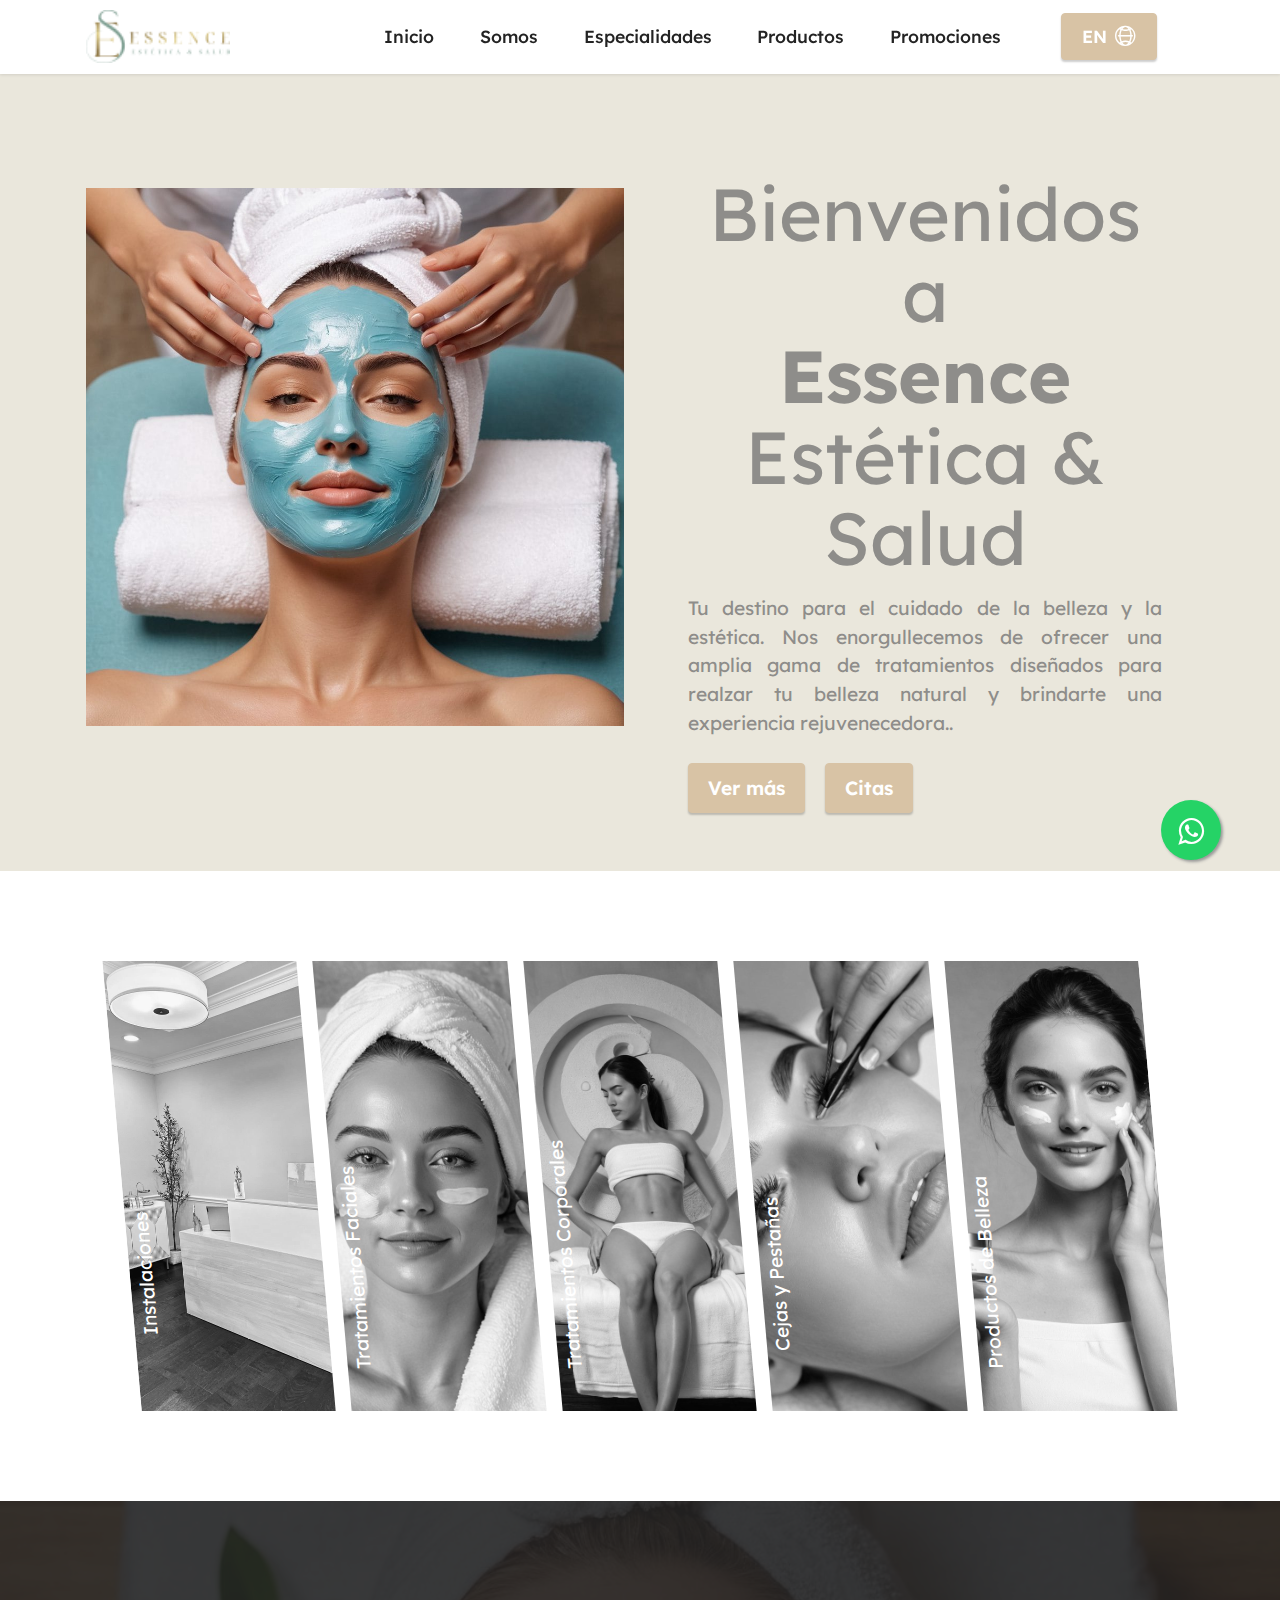
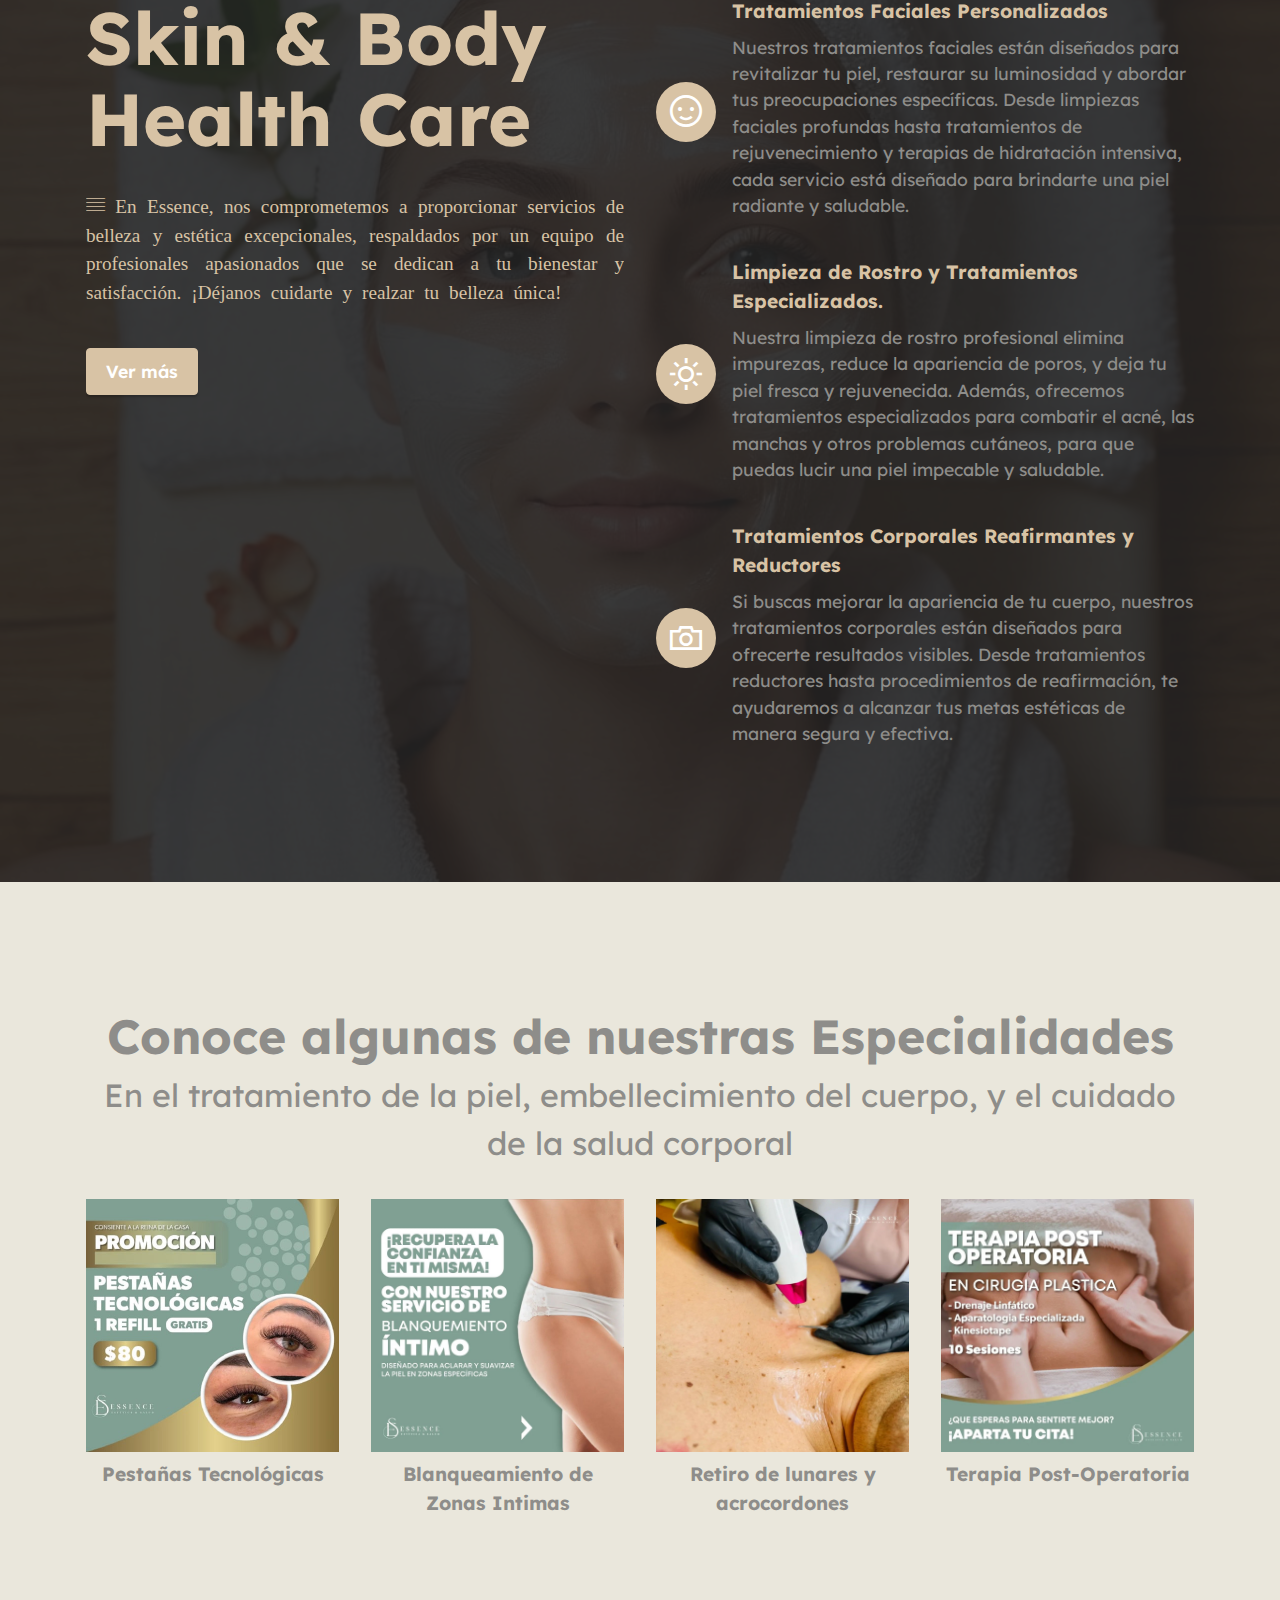
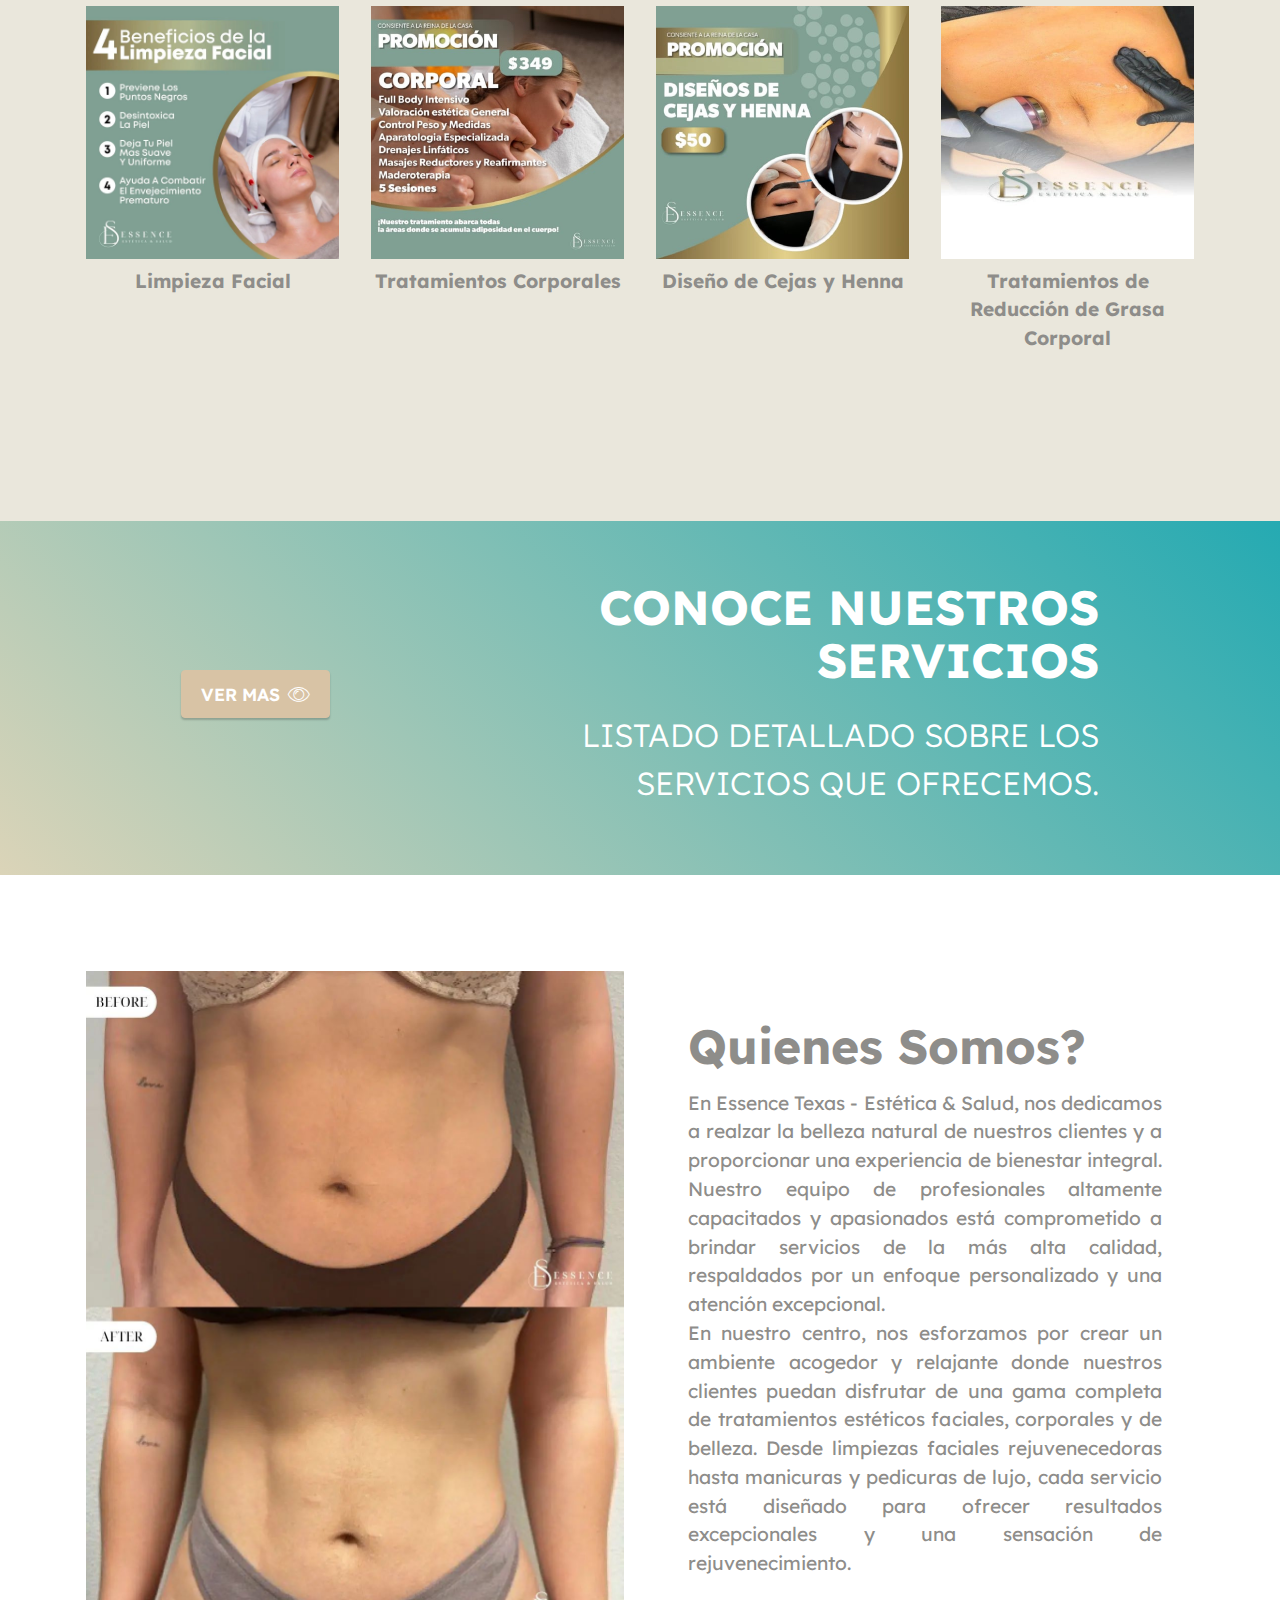
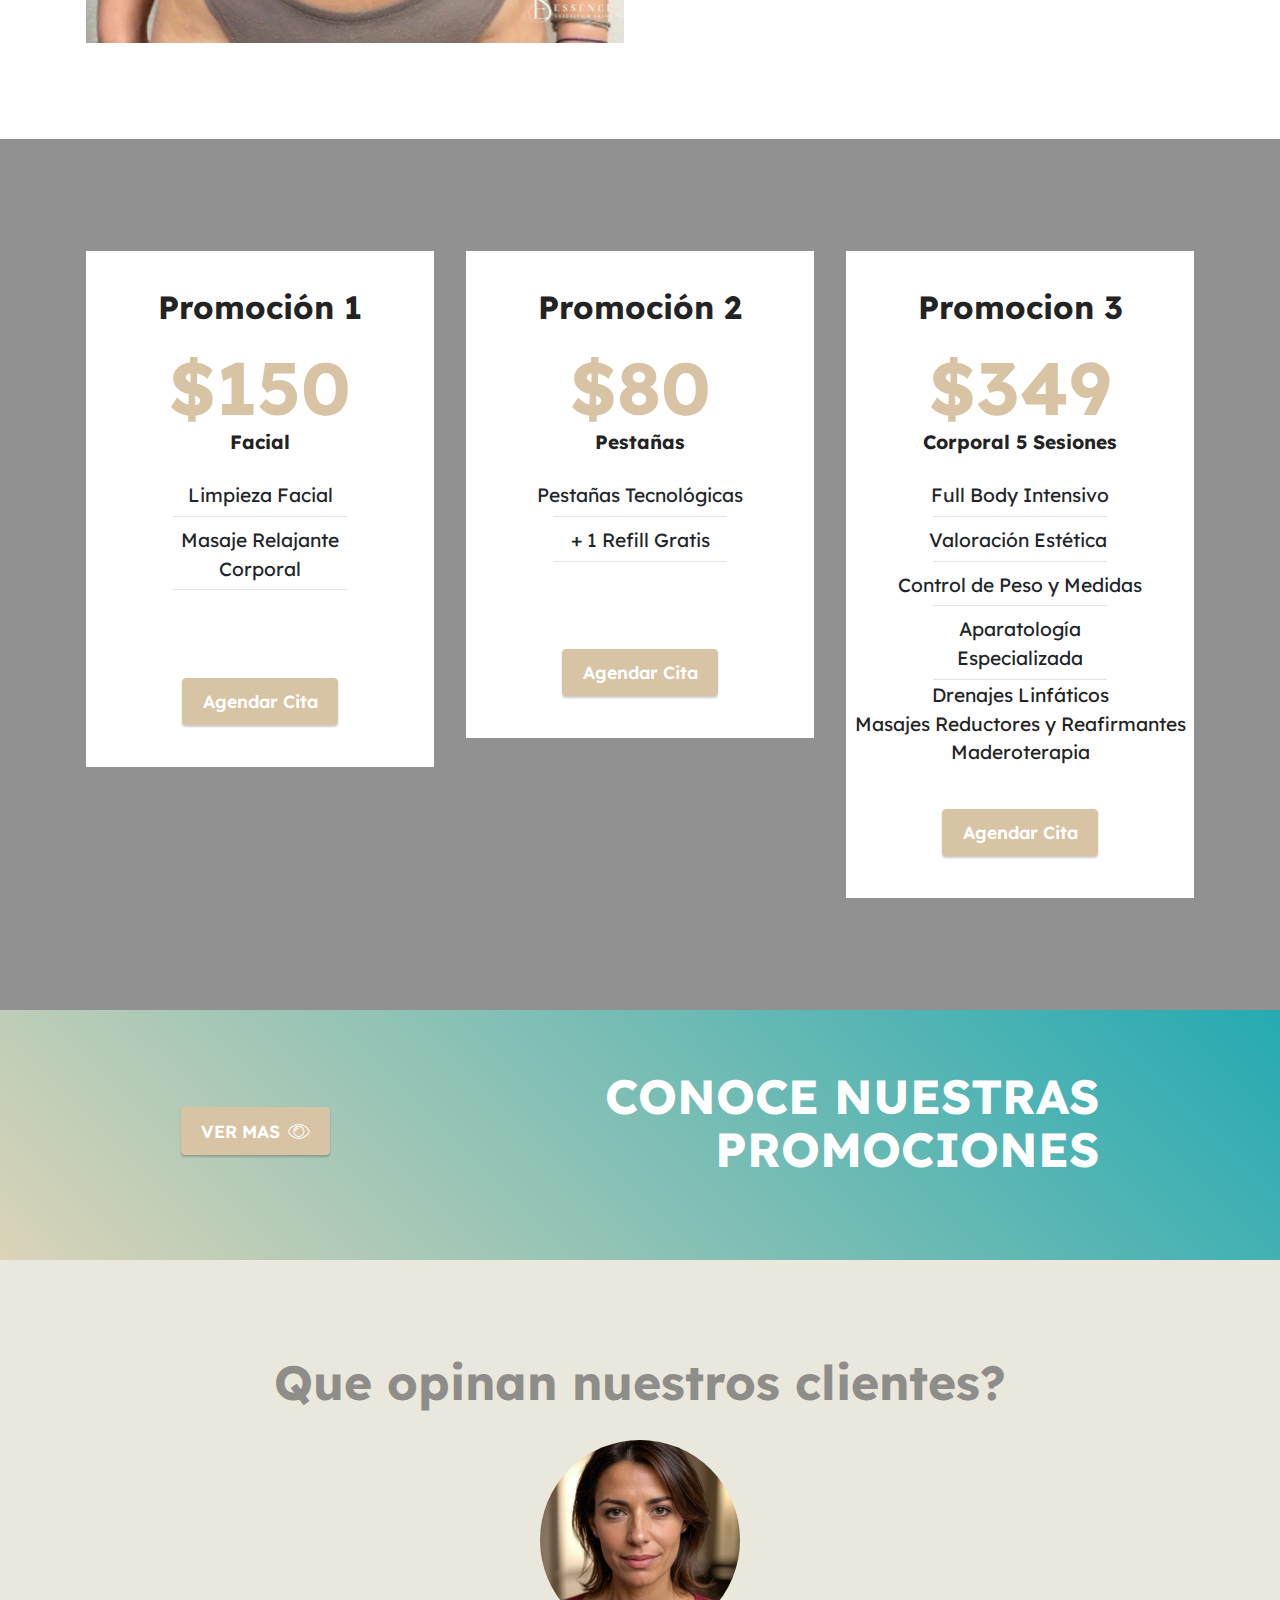
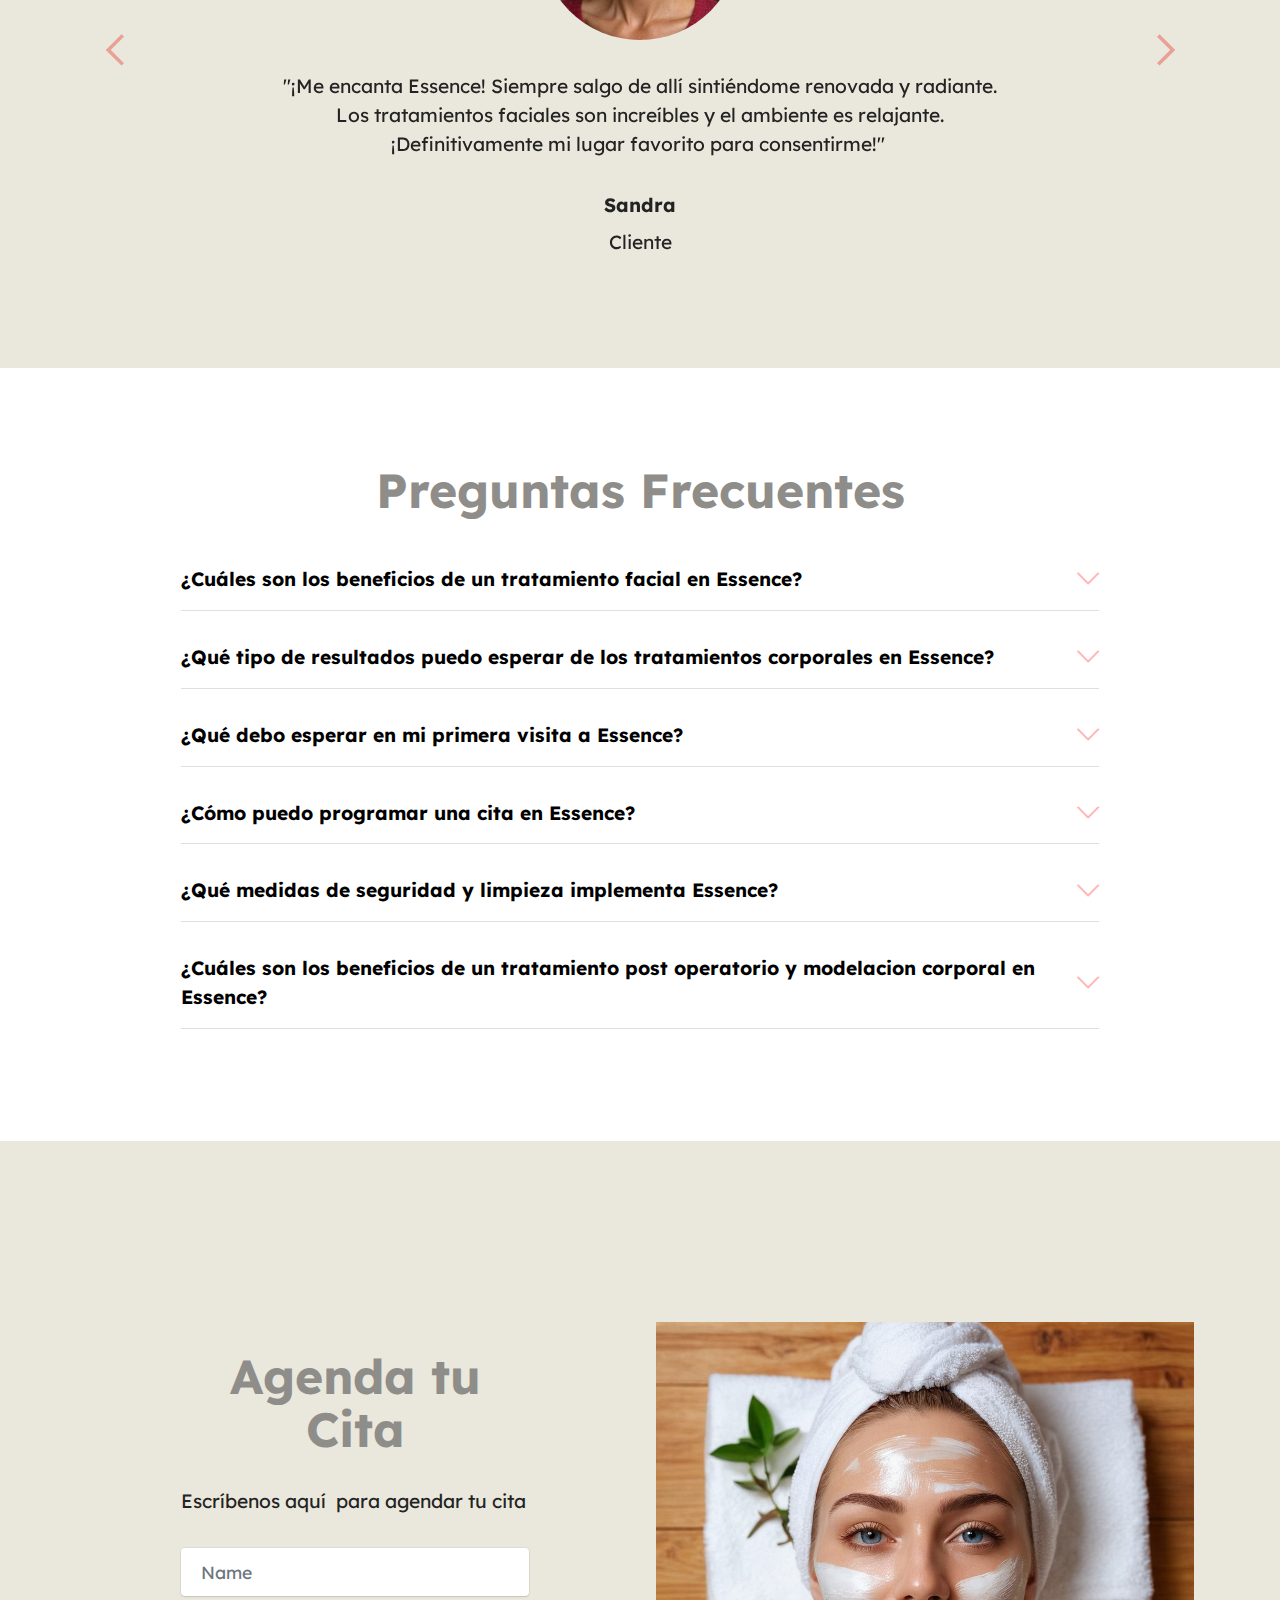
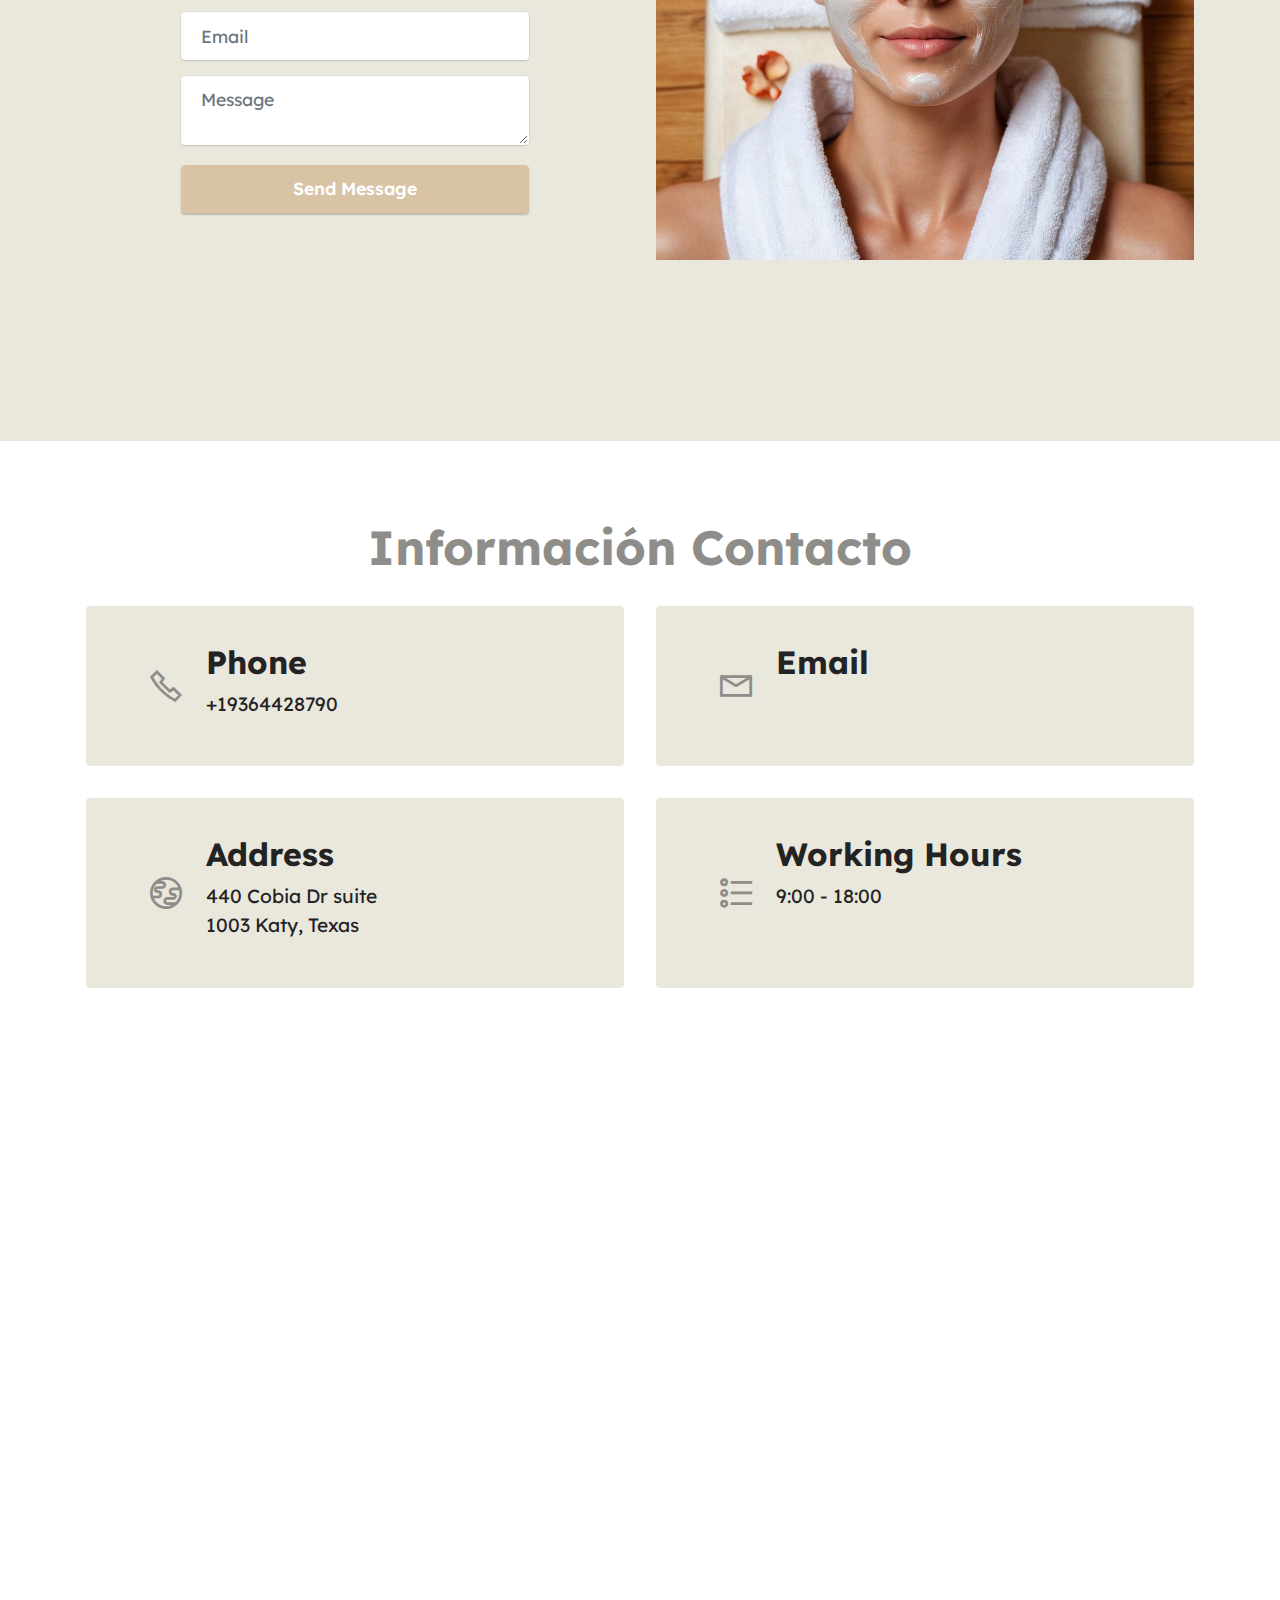
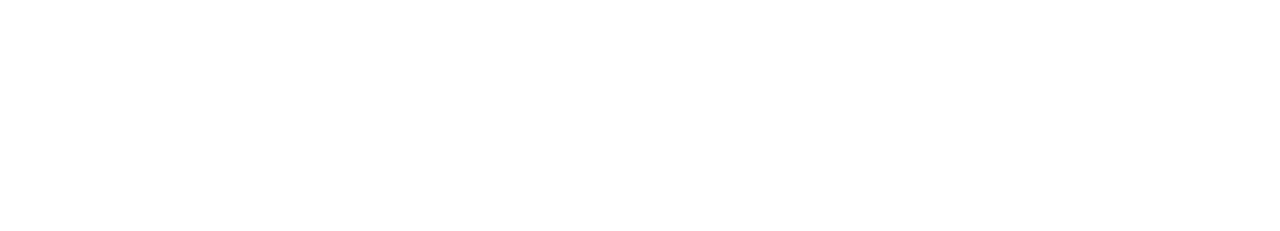
==== commit c07503c6: "Update index.html" ====
--- a/index.html
+++ b/index.html
@@ -80,7 +80,7 @@
                         <strong>
 </strong><div><strong><br></strong></div><div>Bienvenidos a</div><div><strong>Essence </strong>Estética&nbsp;&amp; Salud</div></h1>
                     <p class="mbr-text mbr-fonts-style display-7">Tu destino para el cuidado de la belleza y la estética. Nos enorgullecemos de ofrecer una amplia gama de tratamientos diseñados para realzar tu belleza natural y brindarte una experiencia rejuvenecedora..&nbsp;</p>
-                    <div class="mbr-section-btn mt-3"><a class="btn btn-secondary display-7" href="index.html#features13-2">Ver más</a> <a class="btn btn-secondary display-7" href="https://squareup.com/appointments/book/dos3sue3dopys2/L8J88J5GZVH4Y/start">Citas</a></div>
+                    <div class="mbr-section-btn mt-3"><a class="btn btn-secondary display-7" href="index.html#features13-2">Ver más</a> <a class="btn btn-secondary display-7" href="ib.html">Citas</a></div>
                 </div>
             </div>
         </div>
@@ -427,7 +427,7 @@
                                 <li class="list-group-item">Limpieza Facial</li><li class="list-group-item">Masaje Relajante Corporal</li><li class="list-group-item"><br></li>
                             </ul>
                         </div>
-                        <div class="mbr-section-btn text-center"><a href="https://wa.me/19364428790" class="btn btn-secondary display-4">Agendar Cita</a></div>
+                        <div class="mbr-section-btn text-center"><a href="https://squareup.com/appointments/book/dos3sue3dopys2/L8J88J5GZVH4Y/start" class="btn btn-secondary display-4">Agendar Cita</a></div>
                     </div>
                 </div>
             </div>
@@ -446,7 +446,7 @@
                                 <li class="list-group-item">Pestañas Tecnológicas</li><li class="list-group-item">+ 1 Refill Gratis</li><li class="list-group-item"><br></li>
                             </ul>
                         </div>
-                        <div class="mbr-section-btn text-center"><a href="https://wa.me/19364428790" class="btn btn-secondary display-4">Agendar Cita</a></div>
+                        <div class="mbr-section-btn text-center"><a href="https://squareup.com/appointments/book/dos3sue3dopys2/L8J88J5GZVH4Y/start" class="btn btn-secondary display-4">Agendar Cita</a></div>
                     </div>
                 </div>
             </div>
@@ -464,7 +464,7 @@
                             <ul class="list-group mbr-fonts-style list-group-flush display-7">
                                 <li class="list-group-item">Full Body Intensivo</li><li class="list-group-item">Valoración Estética&nbsp;</li><li class="list-group-item">Control de Peso y Medidas</li><li class="list-group-item">Aparatología Especializada</li>Drenajes Linfáticos<br>Masajes Reductores y Reafirmantes<br>Maderoterapia</ul>
                         </div>
-                        <div class="mbr-section-btn text-center"><a href="https://wa.me/19364428790" class="btn btn-secondary display-4">Agendar Cita</a></div>
+                        <div class="mbr-section-btn text-center"><a href="https://squareup.com/appointments/book/dos3sue3dopys2/L8J88J5GZVH4Y/start" class="btn btn-secondary display-4">Agendar Cita</a></div>
                     </div>
                 </div>
             </div>
@@ -821,7 +821,8 @@
             <div class="media-container-row mbr-white">
                 <div class="col-sm-6 copyright">
                     <p class="mbr-text mbr-fonts-style display-7">
-                        © Copyright 2024 2TSYSTEMS - All Rights Reserved
+                        © Copyright 2024 2T SYSTEMS - All Rights Reserved<br>
+			Powered By https://digitalinnovation.agency
                     </p>
                 </div>
                 <div class="col-md-6">
